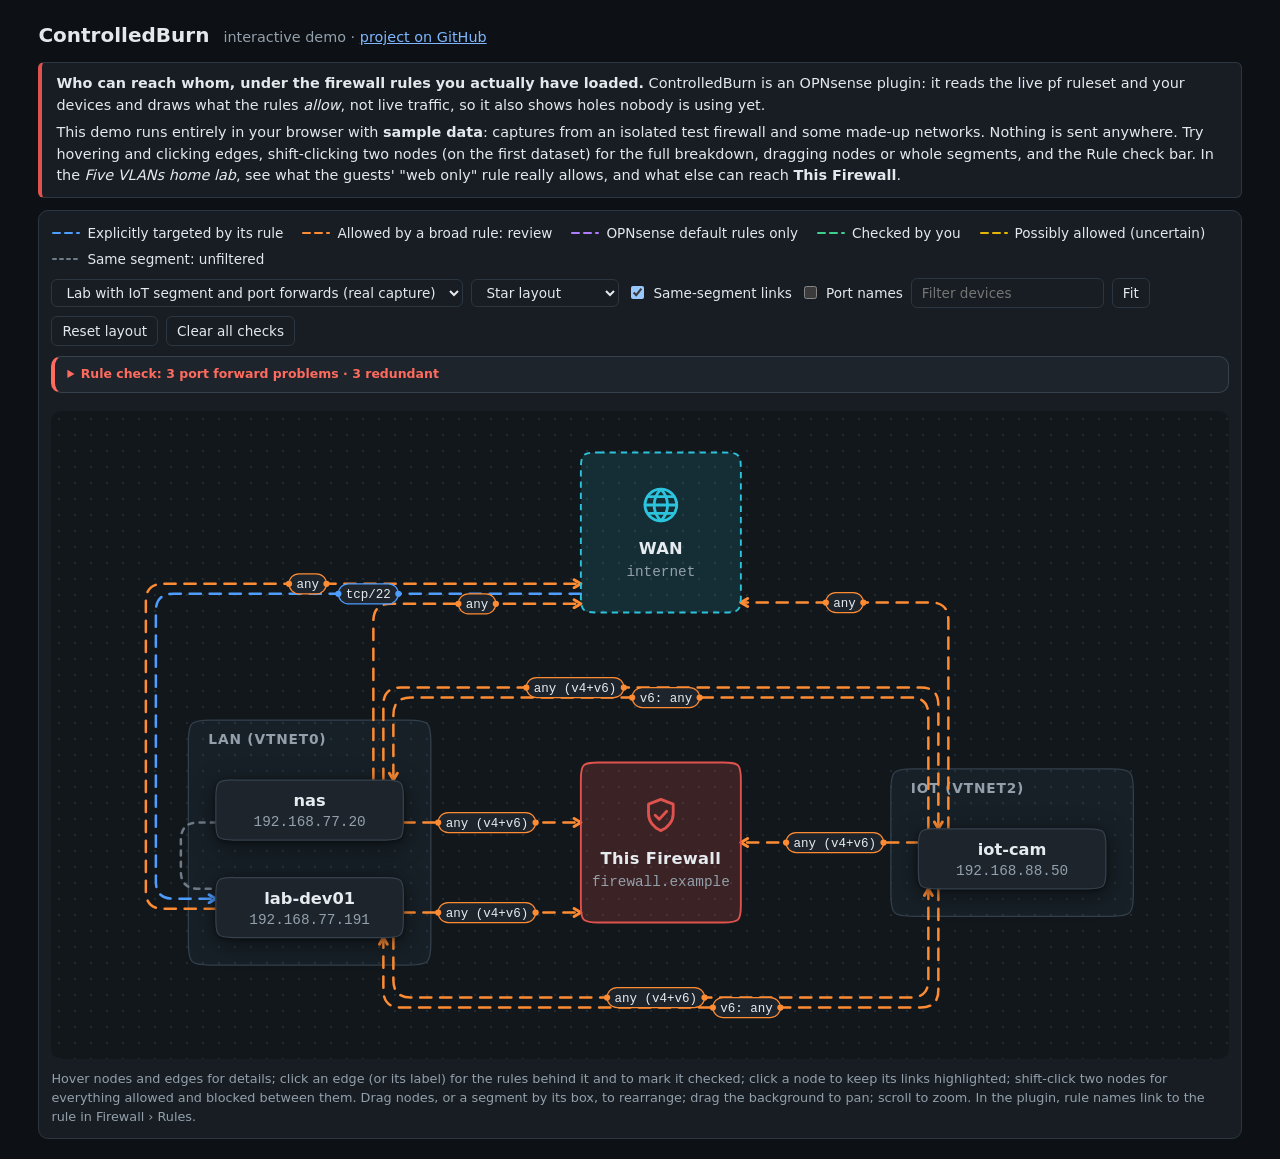
==== docs/demo/index.html @ d54d3171 "Fix This Firewall tooltip throwing on hover (v0.8.1) The firewall node's tooltip referred to an unde" ====
<!doctype html>
<!--
  ControlledBurn interactive demo. Template for scripts/build_demo.py, which
  fills in the plugin's own topology.css / topology.js and the sample data
  and writes docs/demo/index.html. Edit this file, not index.html.
-->
<html lang="en"><head><meta charset="utf-8"><meta name="viewport" content="width=device-width, initial-scale=1">
<title>ControlledBurn demo</title>
<meta name="description" content="Interactive demo of ControlledBurn, an OPNsense plugin that maps who can reach whom under your firewall rules. Sample data, runs entirely in your browser.">
<style>
:root { --bg: #0d1115; --surface: #171d23; --fg: #e3e8ec; --muted: #93a0ab; --line: #2c3640; --accent: #e0524d; color-scheme: dark; }
body { margin: 0; background: var(--bg); color: var(--fg); font: 14px/1.5 system-ui, -apple-system, "Segoe UI", Roboto, sans-serif; padding: 20px max(16px, 3vw); }
.wrap { max-width: 1280px; margin: 0 auto; display: grid; gap: 12px; }
header { display: flex; flex-wrap: wrap; align-items: baseline; gap: 4px 14px; }
h1 { font-size: 1.25rem; margin: 0; }
.crumb { color: var(--muted); font-size: .9rem; }
a { color: #7fb6ff; }
.note { background: var(--surface); border: 1px solid var(--line); border-left: 4px solid var(--accent); padding: 10px 14px; font-size: .9rem; border-radius: 6px; }
.note p { margin: 0 0 .4em; }
.note p:last-child { margin: 0; }
.box { background: var(--surface); border: 1px solid var(--line); border-radius: 10px; padding: 12px; display: grid; gap: 10px; }
.bar { display: flex; flex-wrap: wrap; gap: 8px 18px; align-items: center; justify-content: space-between; font-size: .85rem; }
.legend { display: flex; flex-wrap: wrap; gap: 6px 18px; }
.legend span { display: inline-flex; align-items: center; gap: 6px; white-space: nowrap; }
.controls { display: flex; flex-wrap: wrap; gap: 8px; align-items: center; }
select, button, input[type=search] { font: inherit; font-size: .85rem; padding: 4px 10px; border: 1px solid var(--line); border-radius: 6px; background: var(--surface); color: var(--fg); }
select, button { cursor: pointer; }
select { max-width: 100%; }
label { display: inline-flex; gap: 6px; align-items: center; cursor: pointer; }
#cb-graph { height: min(72vh, 720px); border-radius: 10px; }
#cb-pick-hint { position: absolute; left: 12px; bottom: 12px; padding: 6px 10px; border-radius: 6px; background: #1d242c; color: #e6ebef; border: 1px solid var(--line); font-size: .85rem; }
.foot { color: var(--muted); font-size: .8rem; margin: 0; }
/*
 * ControlledBurn overview graph. Colours are custom properties so a host
 * page or theme can override them on .cb-topology. Light values are the
 * base; data-theme="dark" on the container (render()'s default for now)
 * swaps in the dark set.
 */
.cb-topology {
    --cb-canvas: #f6f7f9;
    --cb-grid: #e3e6ea;
    --cb-node: #ffffff;
    --cb-node-border: #d5dae0;
    --cb-text: #1f2a33;
    --cb-muted: #6b7782;
    --cb-segment: rgba(60, 110, 160, 0.05);
    --cb-segment-border: #c9d3dd;
    --cb-allowed: #e8710a;
    --cb-uncertain: #b89100;
    --cb-unfiltered: #9aa4ae;
    --cb-firewall: #d64541;
    --cb-firewall-fill: rgba(214, 69, 65, 0.13);
    /* WAN: a hue no edge colour uses */
    --cb-wan: #0f9fb8;
    --cb-wan-fill: rgba(15, 159, 184, 0.11);
    --cb-intended: #2f74c0;
    --cb-default: #7b4fd6;
    --cb-checked: #1f9d63;
    --cb-label-bg: #ffffff;
    --cb-font: system-ui, -apple-system, "Segoe UI", Roboto, sans-serif;
    --cb-mono: ui-monospace, "SFMono-Regular", Menlo, Consolas, monospace;
    --cb-shadow: rgba(20, 30, 40, 0.10);
    --cb-tip-bg: #1f2a33;
    --cb-tip-fg: #f1f4f6;

    position: relative;
    overflow: hidden;
    background-color: var(--cb-canvas);
    background-image: radial-gradient(var(--cb-grid) 1px, transparent 1px);
    background-size: 16px 16px;
    font-family: var(--cb-font);
    user-select: none;
}

.cb-topology[data-theme="dark"] {
    --cb-canvas: #12171c;
    --cb-grid: #222a32;
    --cb-node: #1d242c;
    --cb-node-border: #36414c;
    --cb-text: #e6ebef;
    --cb-muted: #93a0ab;
    --cb-segment: rgba(110, 160, 210, 0.06);
    --cb-segment-border: #33404c;
    --cb-allowed: #ff8c33;
    --cb-uncertain: #e3b505;
    --cb-unfiltered: #6f7c88;
    --cb-firewall: #e0524d;
    --cb-firewall-fill: rgba(224, 82, 77, 0.20);
    --cb-wan: #2cc4dd;
    --cb-wan-fill: rgba(44, 196, 221, 0.13);
    --cb-intended: #4f9dff;
    --cb-default: #b07cff;
    --cb-checked: #3ecf8e;
    --cb-label-bg: #1d242c;
    --cb-shadow: rgba(0, 0, 0, 0.45);
    --cb-tip-bg: #f1f4f6;
    --cb-tip-fg: #1f2a33;
}

.cb-svg { display: block; cursor: grab; touch-action: none; }
.cb-svg.cb-panning { cursor: grabbing; }

/* segments */
.cb-segment { fill: var(--cb-segment); stroke: var(--cb-segment-border); stroke-width: 1; }
.cb-segment, .cb-segment-label { cursor: grab; }
.cb-panning .cb-segment, .cb-panning .cb-segment-label { cursor: grabbing; }
.cb-segment-label { fill: var(--cb-muted); font-size: 11px; font-weight: 600; letter-spacing: 0.06em; text-transform: uppercase; }

/* nodes */
.cb-node { cursor: move; }
.cb-node-body {
    fill: var(--cb-node);
    stroke: var(--cb-node-border);
    stroke-width: 1;
    filter: drop-shadow(0 1px 2px var(--cb-shadow)) drop-shadow(0 4px 10px var(--cb-shadow));
    transition: stroke 120ms;
}
.cb-node:hover .cb-node-body { stroke: var(--cb-text); }
.cb-node.cb-pinned .cb-node-body { stroke: var(--cb-text); stroke-width: 2; }
.cb-node-firewall.cb-pinned .cb-node-body { stroke: var(--cb-text); }
.cb-node-name { fill: var(--cb-text); font-size: 13px; font-weight: 600; text-anchor: middle; }
.cb-node-ip { fill: var(--cb-muted); font-family: var(--cb-mono); font-size: 11.5px; text-anchor: middle; }
/* firewall and WAN: tinted glass squares, coloured outline and icon
   (no drop shadow: it would show through the translucent fill) */
.cb-node-firewall .cb-node-body { fill: var(--cb-firewall-fill); stroke: var(--cb-firewall); stroke-width: 1.5; filter: none; }
.cb-node-wan .cb-node-body { fill: var(--cb-wan-fill); stroke: var(--cb-wan); stroke-width: 1.5; stroke-dasharray: 5 4; filter: none; }
.cb-node-firewall .cb-node-name, .cb-node-wan .cb-node-name { letter-spacing: 0.02em; }
.cb-node-icon path { fill: none; stroke: var(--cb-muted); stroke-width: 1.7; stroke-linecap: round; stroke-linejoin: round; }
.cb-node-firewall .cb-node-icon path { stroke: var(--cb-firewall); }
.cb-node-wan .cb-node-icon path { stroke: var(--cb-wan); }
.cb-node-off .cb-node-body { fill: var(--cb-canvas); stroke-dasharray: 3 3; filter: none; }
.cb-node-off .cb-node-name { fill: var(--cb-muted); }

/* edges: dashed lines whose dashes travel source -> destination */
.cb-edge-hit { fill: none; stroke: transparent; stroke-width: 14; cursor: help; }
.cb-edge-line {
    fill: none;
    stroke-width: 2;
    stroke-linecap: round;
    stroke-dasharray: 9 7;
    transition: opacity 120ms;
}
/* motion by kind, colour by audit state (cb-c-*) */
.cb-edge-filtered .cb-edge-line { animation: cb-flow 1.6s linear infinite; }
.cb-edge-uncertain .cb-edge-line { animation: cb-flow 4s linear infinite; }
.cb-edge-unfiltered .cb-edge-line { stroke-dasharray: 4 5; }
.cb-c-filtered { --cb-edge: var(--cb-allowed); }
.cb-c-uncertain { --cb-edge: var(--cb-uncertain); }
.cb-c-unfiltered { --cb-edge: var(--cb-unfiltered); }
.cb-c-intended { --cb-edge: var(--cb-intended); }
.cb-c-default { --cb-edge: var(--cb-default); }
.cb-c-checked { --cb-edge: var(--cb-checked); }
/* changed since checked: green line, amber "changed" label */
.cb-c-stale { --cb-edge: var(--cb-checked); }
.cb-label.cb-c-stale .cb-label-bg { stroke: var(--cb-uncertain); stroke-width: 1.5; stroke-dasharray: 3 2; }
.cb-label.cb-c-stale .cb-label-text { fill: var(--cb-uncertain); }
.cb-edge .cb-edge-line { stroke: var(--cb-edge); }
/* one full dash period (9 + 7) per loop, so the motion is seamless */
@keyframes cb-flow { to { stroke-dashoffset: -16; } }

.cb-arrow { fill: none; stroke-width: 2.6; stroke-linecap: round; stroke-linejoin: round; }
.cb-arrow-filtered { stroke: var(--cb-allowed); }
.cb-arrow-uncertain { stroke: var(--cb-uncertain); }
.cb-arrow-intended { stroke: var(--cb-intended); }
.cb-arrow-default { stroke: var(--cb-default); }
.cb-arrow-checked { stroke: var(--cb-checked); }
.cb-arrow-stale { stroke: var(--cb-checked); }

/* edge labels */
.cb-label-bg { fill: var(--cb-label-bg); stroke: var(--cb-edge); stroke-width: 1; }
.cb-label-text { fill: var(--cb-text); font-family: var(--cb-mono); font-size: 10px; text-anchor: middle; }
/* where the label's own line meets its outline */
.cb-label-dot { fill: var(--cb-edge); }

/* hovering a node highlights its edges and fades the rest */
.cb-focus .cb-edge .cb-edge-line, .cb-focus .cb-label { opacity: 0.15; }
.cb-focus .cb-edge.cb-on .cb-edge-line, .cb-focus .cb-label.cb-on { opacity: 1; }
/* a highlighted set (e.g. a dead rule's flows) also fades unrelated nodes */
.cb-node { transition: opacity 120ms; }
.cb-focus-set .cb-node { opacity: 0.3; }
.cb-focus-set .cb-node.cb-on { opacity: 1; }
.cb-edge:hover .cb-edge-line { stroke-width: 3; }

/* tooltip */
.cb-tip {
    position: absolute;
    max-width: 340px;
    padding: 8px 10px;
    background: var(--cb-tip-bg);
    color: var(--cb-tip-fg);
    border-radius: 8px;
    font-size: 12px;
    line-height: 1.45;
    pointer-events: none;
    box-shadow: 0 6px 18px rgba(0, 0, 0, 0.2);
    z-index: 5;
}
.cb-tip[hidden] { display: none; }
.cb-tip-head { font-weight: 600; margin-bottom: 2px; }

/* edge detail card (click an edge) */
.cb-label, .cb-edge-hit { cursor: pointer; }
.cb-card {
    position: absolute;
    width: 360px;
    max-width: calc(100% - 16px);
    max-height: calc(100% - 16px);
    overflow-y: auto;
    padding: 12px 14px;
    background: var(--cb-node);
    color: var(--cb-text);
    border: 1px solid var(--cb-node-border);
    border-radius: 12px;
    box-shadow: 0 10px 30px var(--cb-shadow);
    font-size: 12.5px;
    line-height: 1.4;
    z-index: 6;
    user-select: text;
}
.cb-card-head { display: flex; align-items: flex-start; gap: 8px; margin-bottom: 6px; }
.cb-card-title { flex: 1; min-width: 0; font-weight: 600; font-size: 13.5px; overflow-wrap: anywhere; }
.cb-card-close { border: 0; background: transparent; color: var(--cb-muted); font-size: 18px; line-height: 1; cursor: pointer; padding: 0 2px; }
.cb-card-close:hover, .cb-card-close:focus-visible { color: var(--cb-text); }
.cb-card-section { margin: 10px 0 4px; color: var(--cb-muted); font-size: 10.5px; font-weight: 600; letter-spacing: 0.07em; text-transform: uppercase; }
.cb-card-item { display: grid; grid-template-columns: auto 1fr; gap: 4px 10px; align-items: start; padding: 6px 0; border-top: 1px solid var(--cb-node-border); }
.cb-card-item:first-of-type { border-top: 0; }
.cb-card-port { font-family: var(--cb-mono); font-size: 11.5px; color: var(--cb-allowed); max-width: 130px; overflow-wrap: anywhere; padding-top: 1px; }
.cb-card-rules { display: grid; gap: 6px; min-width: 0; }
.cb-card-rule { display: grid; gap: 2px; min-width: 0; }
/* long rule names: two lines, then an ellipsis; full name on hover */
.cb-card-rule-name { display: -webkit-box; -webkit-line-clamp: 2; -webkit-box-orient: vertical; overflow: hidden; overflow-wrap: anywhere; }
.cb-card-link { color: var(--cb-allowed); font-size: 11.5px; text-decoration: none; font-weight: 600; justify-self: start; }
.cb-card-link:hover, .cb-card-link:focus-visible { text-decoration: underline; }
.cb-card-nolink { color: var(--cb-muted); font-size: 11px; }
.cb-card-note { color: var(--cb-muted); margin-top: 6px; }
.cb-card-stale { color: var(--cb-uncertain); }
.cb-card-portbox { display: grid; gap: 3px; justify-items: start; }
.cb-card-badge { font-size: 10px; font-weight: 600; letter-spacing: 0.04em; padding: 0 6px; border-radius: 8px; border: 1px solid currentColor; }
.cb-badge-intended { color: var(--cb-intended); }
.cb-badge-broad { color: var(--cb-allowed); }
.cb-badge-default { color: var(--cb-default); }
.cb-card-check {
    margin-top: 12px; width: 100%; padding: 7px 10px; border-radius: 8px; cursor: pointer;
    font: inherit; font-weight: 600; border: 1px solid var(--cb-checked);
    background: transparent; color: var(--cb-checked);
}
.cb-card-check:hover, .cb-card-check:focus-visible { background: color-mix(in srgb, var(--cb-checked) 12%, transparent); }
.cb-card-check.cb-is-checked { background: var(--cb-checked); color: var(--cb-node); }
.cb-card-check.cb-card-secondary { border-color: var(--cb-node-border); color: var(--cb-muted); margin-top: 6px; }
.cb-card-snapshot { white-space: pre-wrap; font-family: var(--cb-mono); font-size: 11px; color: var(--cb-muted); padding: 6px 8px; border: 1px dashed var(--cb-node-border); border-radius: 8px; overflow-wrap: anywhere; }

/* dead-rule findings panel (above the graph) */
.cb-findings {
    --cb-f-bg: #ffffff; --cb-f-border: #d5dae0; --cb-f-text: #1f2a33; --cb-f-muted: #6b7782;
    --cb-f-alert: #c0392b; --cb-f-info: #7a8794;
    margin-bottom: 0.6em; padding: 8px 12px; border-radius: 10px;
    background: var(--cb-f-bg); color: var(--cb-f-text); border: 1px solid var(--cb-f-border);
    font-family: system-ui, -apple-system, "Segoe UI", Roboto, sans-serif; font-size: 12.5px;
}
.cb-findings[data-theme="dark"] {
    --cb-f-bg: #1d242c; --cb-f-border: #36414c; --cb-f-text: #e6ebef; --cb-f-muted: #93a0ab;
    --cb-f-alert: #ff6b5e; --cb-f-info: #93a0ab;
}
.cb-findings-alert { border-left: 4px solid var(--cb-f-alert); }
.cb-findings-summary { cursor: pointer; font-weight: 600; }
.cb-findings-alert > .cb-findings-summary { color: var(--cb-f-alert); }
.cb-findings-list { display: grid; gap: 8px; margin-top: 8px; }
.cb-finding { display: grid; gap: 2px; padding: 8px 10px; border-radius: 8px; border: 1px solid var(--cb-f-border); }
.cb-finding-head { font-size: 10.5px; font-weight: 700; letter-spacing: 0.06em; text-transform: uppercase; }
.cb-finding-contradicted .cb-finding-head { color: var(--cb-f-alert); }
.cb-finding-redundant .cb-finding-head { color: var(--cb-f-info); }
.cb-finding-stale .cb-finding-head { color: #e3b505; }
.cb-finding-name { font-weight: 600; display: -webkit-box; -webkit-line-clamp: 2; -webkit-box-orient: vertical; overflow: hidden; overflow-wrap: anywhere; }
.cb-finding-why { color: var(--cb-f-muted); overflow-wrap: anywhere; }
.cb-finding-links { display: flex; flex-wrap: wrap; gap: 4px 14px; }
.cb-findings .cb-card-link { color: var(--cb-f-alert); }
.cb-finding-active { cursor: pointer; transition: border-color 120ms, background-color 120ms; }
.cb-finding-active:hover { border-color: var(--cb-f-text); }
.cb-finding-pinned { border-color: var(--cb-f-alert); background: color-mix(in srgb, var(--cb-f-alert) 8%, transparent); }
.cb-finding-nomatch { color: var(--cb-f-muted); font-style: italic; }
.cb-findings-auto { color: var(--cb-f-muted); }
.cb-findings-auto > summary { cursor: pointer; }
.cb-findings-auto .cb-finding { margin-top: 6px; }

/* pair drill-down panel: slides over the right of the graph */
.cb-breakdown {
    --cb-b-bg: #ffffff; --cb-b-border: #d5dae0; --cb-b-text: #1f2a33; --cb-b-muted: #6b7782;
    --cb-b-pass: #1f9d63; --cb-b-block: #c0392b;
    position: absolute; top: 0; right: 0; bottom: 0; width: 460px; max-width: 100%;
    overflow-y: auto; padding: 12px 14px; z-index: 7;
    background: var(--cb-b-bg); color: var(--cb-b-text); border-left: 1px solid var(--cb-b-border);
    box-shadow: -10px 0 30px rgba(0, 0, 0, 0.25);
    font-family: system-ui, -apple-system, "Segoe UI", Roboto, sans-serif; font-size: 12.5px; line-height: 1.4;
}
.cb-breakdown[data-theme="dark"] {
    --cb-b-bg: #1d242c; --cb-b-border: #36414c; --cb-b-text: #e6ebef; --cb-b-muted: #93a0ab;
    --cb-b-pass: #3ecf8e; --cb-b-block: #ff6b5e;
}
.cb-breakdown[hidden] { display: none; }
.cb-breakdown .cb-card-close { color: var(--cb-b-muted); }
.cb-breakdown .cb-card-section { color: var(--cb-b-muted); }
.cb-breakdown .cb-card-note { color: var(--cb-b-muted); margin: 6px 0; }
.cb-bd-head { display: flex; align-items: center; gap: 8px; }
.cb-bd-title { flex: 1; font-weight: 700; font-size: 14px; }
.cb-bd-picks { display: grid; grid-template-columns: 1fr auto 1fr; gap: 6px; margin: 10px 0; align-items: center; }
/* OPNsense's theme gives every <select> a caret background image
   (!important, with background-repeat: no-repeat). Our own earlier
   `background:` shorthand reset background-repeat to repeat but couldn't
   remove the !important image, so the caret tiled into rows of arrows (our
   bug, not the theme's). Opt out of the theme's image explicitly
   (class + !important) and use the native arrow. */
.cb-breakdown .cb-bd-select {
    width: 100%; min-width: 0; max-width: none; height: auto; font: inherit; padding: 4px 6px; border-radius: 6px;
    border: 1px solid var(--cb-b-border) !important;
    background: var(--cb-b-bg) !important;
    background-image: none !important;
    color: var(--cb-b-text) !important;
    -webkit-appearance: menulist !important; -moz-appearance: menulist !important; appearance: auto !important;
}
.cb-bd-swap { font: inherit; border: 1px solid var(--cb-b-border); background: transparent; color: var(--cb-b-text);
    border-radius: 6px; cursor: pointer; padding: 3px 8px; }
.cb-bd-pair { font-weight: 600; margin-bottom: 4px; overflow-wrap: anywhere; }
.cb-bd-forward { font-family: ui-monospace, Menlo, Consolas, monospace; font-size: 11.5px; margin: 2px 0; }
.cb-bd-table { display: grid; gap: 2px; }
.cb-bd-row { display: grid; grid-template-columns: 7.5em 4.8em 1fr; gap: 2px 8px; padding: 5px 6px;
    border-radius: 6px; border-left: 3px solid transparent; }
.cb-bd-pass { border-left-color: var(--cb-b-pass); }
.cb-bd-block { border-left-color: var(--cb-b-block); }
.cb-bd-ports { font-family: ui-monospace, Menlo, Consolas, monospace; font-size: 11.5px; overflow-wrap: anywhere; }
.cb-bd-pass .cb-bd-verdict { color: var(--cb-b-pass); font-weight: 600; }
.cb-bd-block .cb-bd-verdict { color: var(--cb-b-block); font-weight: 600; }
.cb-bd-rule { min-width: 0; display: flex; flex-wrap: wrap; gap: 2px 6px; align-items: baseline; }
.cb-bd-rule-name { display: -webkit-box; -webkit-line-clamp: 2; -webkit-box-orient: vertical; overflow: hidden; overflow-wrap: anywhere; color: inherit; }
a.cb-bd-rule-name { text-decoration: underline dotted; }
.cb-bd-muted { color: var(--cb-b-muted); }
.cb-bd-where { grid-column: 3; color: var(--cb-b-muted); font-size: 11px; }
.cb-bd-note { grid-column: 1 / -1; color: var(--cb-b-muted); font-size: 11px; }

@media (prefers-reduced-motion: reduce) {
    .cb-edge-line { animation: none !important; }
}

</style></head><body>
<div class="wrap">
  <header>
    <h1>ControlledBurn</h1>
    <span class="crumb">interactive demo &middot; <a href="https://github.com/haminatin/ControlledBurn">project on GitHub</a></span>
  </header>
  <div class="note">
    <p><b>Who can reach whom, under the firewall rules you actually have loaded.</b>
    ControlledBurn is an OPNsense plugin: it reads the live pf ruleset and your devices and draws what the rules
    <i>allow</i>, not live traffic, so it also shows holes nobody is using yet.</p>
    <p>This demo runs entirely in your browser with <b>sample data</b>: captures from an isolated test firewall and some
    made-up networks. Nothing is sent anywhere. Try hovering and clicking edges, shift-clicking two nodes
    (on the first dataset) for the full breakdown, dragging nodes or whole segments, and the Rule check bar.
    In the <i>Five VLANs home lab</i>, see what the guests' "web only" rule really allows, and what else can reach
    <b>This Firewall</b>.</p>
  </div>
  <div class="box">
    <div class="bar">
      <div class="legend">
        <span><svg width="30" height="6"><line x1="2" y1="3" x2="28" y2="3" stroke="#4f9dff" stroke-width="2" stroke-linecap="round" stroke-dasharray="7 5"/></svg>Explicitly targeted by its rule</span>
        <span><svg width="30" height="6"><line x1="2" y1="3" x2="28" y2="3" stroke="#ff8c33" stroke-width="2" stroke-linecap="round" stroke-dasharray="7 5"/></svg>Allowed by a broad rule: review</span>
        <span><svg width="30" height="6"><line x1="2" y1="3" x2="28" y2="3" stroke="#b07cff" stroke-width="2" stroke-linecap="round" stroke-dasharray="7 5"/></svg>OPNsense default rules only</span>
        <span><svg width="30" height="6"><line x1="2" y1="3" x2="28" y2="3" stroke="#3ecf8e" stroke-width="2" stroke-linecap="round" stroke-dasharray="7 5"/></svg>Checked by you</span>
        <span><svg width="30" height="6"><line x1="2" y1="3" x2="28" y2="3" stroke="#e3b505" stroke-width="2" stroke-linecap="round" stroke-dasharray="7 5"/></svg>Possibly allowed (uncertain)</span>
        <span><svg width="30" height="6"><line x1="2" y1="3" x2="28" y2="3" stroke="#6f7c88" stroke-width="2" stroke-linecap="round" stroke-dasharray="3 4"/></svg>Same segment: unfiltered</span>
      </div>
      <div class="controls">
        <select id="cb-dataset" aria-label="Sample network">
          <option value="port-forwards">Lab with IoT segment and port forwards (real capture)</option>
          <option value="testlab">Single LAN with test rules (real capture)</option>
          <option value="iot-mistake">IoT allow-all mistake: 1. the mistake</option>
          <option value="iot-naive">IoT allow-all mistake: 2. naive fix</option>
          <option value="iot-fixed">IoT allow-all mistake: 3. proper fix</option>
          <option value="ipv6-bypass">IPv6 bypassing the IPv4 policy</option>
          <option value="three-segments">LAN / IoT / Servers (made up)</option>
          <option value="five-vlans">Five VLANs home lab (made up)</option>
        </select>
        <select id="cb-layout" aria-label="Layout"><option value="star">Star layout</option><option value="columns">Columns layout</option></select>
        <label for="cb-show-unfiltered"><input type="checkbox" id="cb-show-unfiltered" checked> Same-segment links</label>
        <label for="cb-port-names"><input type="checkbox" id="cb-port-names"> Port names</label>
        <input id="cb-filter-query" type="search" placeholder="Filter devices" aria-label="Filter devices">
        <button id="cb-fit" type="button">Fit</button>
        <button id="cb-reset-layout" type="button">Reset layout</button>
        <button id="cb-clear-checks" type="button">Clear all checks</button>
      </div>
    </div>
    <div id="cb-findings"></div>
    <div style="position:relative">
      <div id="cb-graph"></div>
      <div id="cb-breakdown" class="cb-breakdown" data-theme="dark" hidden></div>
      <div id="cb-pick-hint" hidden></div>
    </div>
    <p class="foot">Hover nodes and edges for details; click an edge (or its label) for the rules behind it and to mark it checked;
      click a node to keep its links highlighted; shift-click two nodes for everything allowed and blocked between them.
      Drag nodes, or a segment by its box, to rearrange; drag the background to pan; scroll to zoom.
      In the plugin, rule names link to the rule in Firewall &rsaquo; Rules.</p>
  </div>
</div>
<script>
/*
 * ControlledBurn overview graph (layer 1, docs/PLAN.md section 3.3).
 *
 * Self-contained SVG renderer: squircle nodes with the name and IP inside,
 * one column per network segment, and orthogonal edges (horizontal and
 * vertical runs only) with soft rounded bends, routed around nodes with as
 * few turns as possible. Edges are dotted lines whose dots travel from
 * source to destination - the direction the rule allows traffic to start.
 *
 * Deliberately independent of OPNsense: the volt view fetches
 * /api/controlledburn/topology/graph and hands the result to
 * ControlledBurn.render(). Layout, routing and path geometry are pure
 * functions exported for tests (tests/test_topology_js.js).
 *
 * Security note: hostnames come from DHCP clients, i.e. from untrusted
 * devices. Every piece of text reaches the DOM through textContent, never
 * as HTML.
 */
(function (root) {
    'use strict';

    var SVG_NS = 'http://www.w3.org/2000/svg';

    var NODE_H = 48;
    var NODE_MIN_W = 150;
    var NODE_MAX_W = 230;
    var ROW_GAP = 30;
    var COL_GAP = 130;
    var MAX_ROWS = 8;
    var HUB_SIZE = 128;        // the firewall and WAN nodes are squares
    var STAR_GAP = 120;        // star layout: firewall to the boxes around it

    // 24x24 line icons, drawn with the node's text colour
    var ICONS = {
        firewall: ['M12 2.6l7.4 2.9v5.7c0 4.5-3.1 8.5-7.4 10.2-4.3-1.7-7.4-5.7-7.4-10.2V5.5z',
            'M8.6 12.1l2.4 2.4 4.5-4.7'],
        wan: ['M12 2.5a9.5 9.5 0 1 0 0 19a9.5 9.5 0 1 0 0-19z',
            'M12 2.5c-2.6 2.6-4 6-4 9.5s1.4 6.9 4 9.5c2.6-2.6 4-6 4-9.5s-1.4-6.9-4-9.5z',
            'M2.5 12h19', 'M4.2 7h15.6', 'M4.2 17h15.6']
    };
    var SUBCOL_GAP = 64;     // between a segment's sub-columns: a corridor,
                             // or devices in a middle one are boxed in
    var CONTAINER_PAD = 22;
    var CONTAINER_HEAD = 26;

    var GRID = 8;            // routing grid cell size (px)
    var CLEARANCE = 12;      // keep edges this far from nodes
    // routing costs, in half-cells: a cell costs STEP_COST, or SHARE_COST
    // along a line another edge already runs on, so edges gather into
    // shared corridors and are then spread into lanes (assignLanes)
    var STEP_COST = 2;
    var SHARE_COST = 1;
    var BEND_COST = 28;      // high, so routes prefer few turns
    var CROSS_COST = 24;     // per edge passed straight through
    var NEAR_COST = 2;       // running alongside another corridor, not in it
    var NEAR_CELLS = 2;      // ...within this many cells
    var CENTRE_CELLS = 8;    // cells nearer a node than this cost extra,
    var CENTRE_COST = 0.5;   // ...this much per cell short: routes keep to
                             // the middle of gaps, so they share its line
    var CORRIDOR_LINES = 6;  // runs this many grid lines apart share lanes
    var LANE_GAP = 8;        // px between lanes in a corridor (less if tight);
                             // about an arrowhead wide (markerWidth 9)
    var MIN_LANE_GAP = 3;    // ...but never less: lanes must not merge
    var LABEL_H = 16;
    var LABEL_GAP = 4;       // minimum clear space around a label
    var LABEL_STEP = 8;      // label candidates every this many px along a run
    var BEND_RADIUS = 14;
    var MAX_EDGE_LABEL_ITEMS = 3;
    var TIP_RULE_CHARS = 44;  // rule names in hover tooltips; the card shows more

    // ------------------------------------------------------------------
    // API responses
    // ------------------------------------------------------------------

    /**
     * Undo the HTML escaping OPNsense applies to API responses.
     *
     * Core's Response::send() runs every JSON body sent to a browser through
     * htmlspecialchars(..., ENT_NOQUOTES), so '&', '<' and '>' inside any
     * string - and any object key - arrive as &amp; &lt; &gt;. Core's own
     * pages insert those strings as HTML, so it works there; this page uses
     * textContent and compares ids, so it must decode first (e.g. stored
     * edge ids contain '>'). Only those three entities are produced
     * (ENT_NOQUOTES); &amp; is decoded last so "&amp;lt;" stays "&lt;".
     */
    function decodeApi(value) {
        if (typeof value === 'string') {
            return value.indexOf('&') < 0 ? value
                : value.replace(/&lt;/g, '<').replace(/&gt;/g, '>').replace(/&amp;/g, '&');
        }
        if (Array.isArray(value)) {
            return value.map(decodeApi);
        }
        if (value !== null && typeof value === 'object') {
            var out = {};
            Object.keys(value).forEach(function (k) {
                out[decodeApi(k)] = decodeApi(value[k]);
            });
            return out;
        }
        return value;
    }

    // ------------------------------------------------------------------
    // Labels
    // ------------------------------------------------------------------

    /**
     * Well-known service names for display (the browser has no services
     * database). Names follow the IANA / FreeBSD /etc/services spelling, as
     * pf prints them; a few very common unofficial ones are included.
     */
    var PORT_NAMES = {
        20: 'ftp-data', 21: 'ftp', 22: 'ssh', 23: 'telnet', 25: 'smtp', 53: 'domain', 67: 'bootps',
        68: 'bootpc', 69: 'tftp', 80: 'http', 88: 'kerberos', 110: 'pop3', 123: 'ntp', 137: 'netbios-ns',
        138: 'netbios-dgm', 139: 'netbios-ssn', 143: 'imap', 161: 'snmp', 162: 'snmptrap', 179: 'bgp',
        389: 'ldap', 443: 'https', 445: 'microsoft-ds', 465: 'submissions', 500: 'isakmp', 514: 'syslog',
        515: 'printer', 546: 'dhcpv6-client', 547: 'dhcpv6-server', 587: 'submission', 631: 'ipp',
        636: 'ldaps', 853: 'domain-s', 873: 'rsync', 993: 'imaps', 995: 'pop3s', 1194: 'openvpn',
        1433: 'ms-sql-s', 1883: 'mqtt', 1900: 'ssdp', 3306: 'mysql', 3389: 'ms-wbt-server', 4500: 'ipsec-nat-t',
        5060: 'sip', 5353: 'mdns', 5432: 'postgresql', 5900: 'vnc', 6379: 'redis', 8080: 'http-alt',
        8443: 'https-alt', 51820: 'wireguard'
    };

    // display preference: port numbers (default) or service names
    var usePortNames = false;
    function setPortNames(on) {
        usePortNames = !!on;
    }

    function portText(port, names) {
        return names && PORT_NAMES[port] ? PORT_NAMES[port] : String(port);
    }

    /**
     * "tcp/445", "tcp/1000-2000", "tcp/any", "icmp", "other protocols".
     * Port 0 isn't usable, so 1-65535 counts as "any". Single ports show
     * their service name ("tcp/ssh") when port names are switched on;
     * pass names=false to force numbers (fingerprints, snapshots).
     */
    function formatAllowed(a, names) {
        names = names === undefined ? usePortNames : names;
        if (a.from === null || a.from === undefined) {
            return a.proto === 'other' ? 'other protocols' : a.proto;
        }
        if (a.from <= 1 && a.to === 65535) {
            return a.proto + '/any';
        }
        return a.proto + '/' + (a.from === a.to ? portText(a.from, names) : a.from + '-' + a.to);
    }

    /**
     * Merge allowed ranges that touch, per protocol, ignoring which rule
     * allows them - so tcp 1-21 + 22 + 23-65535 (three rules) reads as one
     * "tcp/any". Order: protocols as first seen, ranges ascending.
     */
    function mergeRanges(allowed) {
        var byProto = {};
        var order = [];
        // grouped per family and protocol: IPv4 and IPv6 never merge, so an
        // IPv6 path that the IPv4 rules don't allow can't hide
        allowed.forEach(function (a) {
            var k = (a.family === 'inet6' ? '6:' : '4:') + a.proto;
            if (!byProto[k]) {
                byProto[k] = [];
                order.push(k);
            }
            byProto[k].push(a);
        });
        var out = [];
        order.forEach(function (k) {
            var list = byProto[k].slice().sort(function (x, y) { return (x.from || 0) - (y.from || 0); });
            var start = out.length;
            list.forEach(function (a) {
                var last = out.length > start ? out[out.length - 1] : null;
                var entry = { proto: a.proto, from: a.from, to: a.to };
                if (a.family === 'inet6') {
                    entry.family = 'inet6';
                }
                if (last && a.from !== null && last.to !== null && a.from <= last.to + 1) {
                    last.to = Math.max(last.to, a.to);
                } else if (!(last && a.from === null)) {
                    out.push(entry);
                }
            });
        });
        return out;
    }

    /** "tcp 1-21, 23-79, 81-442" for one protocol's ranges */
    function formatPorts(ranges, names) {
        var byProto = {};
        var order = [];
        mergeRanges(ranges).forEach(function (a) {
            var label = formatAllowed(a, names);
            var slash = label.indexOf('/');
            var proto = (a.family === 'inet6' ? 'v6 ' : '') + (slash < 0 ? label : label.slice(0, slash));
            if (!byProto[proto]) {
                byProto[proto] = [];
                order.push(proto);
            }
            if (slash >= 0) {
                byProto[proto].push(label.slice(slash + 1));
            }
        });
        return order.map(function (proto) {
            return byProto[proto].length ? proto + ' ' + byProto[proto].join(', ') : proto;
        }).join('; ');
    }

    /** "a, b, c +2" for a list of allowed entries (one family) */
    function shortList(entries) {
        var items = mergeRanges(entries).map(function (a) { return formatAllowed(a); });
        var label = items.slice(0, MAX_EDGE_LABEL_ITEMS).join(', ');
        if (items.length > MAX_EDGE_LABEL_ITEMS) {
            label += ' +' + (items.length - MAX_EDGE_LABEL_ITEMS);
        }
        return label;
    }

    /** split allowed entries by family */
    function byFamily(allowed) {
        return {
            v4: allowed.filter(function (a) { return a.family !== 'inet6'; }),
            v6: allowed.filter(function (a) { return a.family === 'inet6'; })
        };
    }

    /**
     * True when IPv6 allows something IPv4 doesn't on this edge - the
     * classic "IPv6 bypasses the IPv4 policy" hole.
     */
    function v6Exceeds(allowed) {
        var f = byFamily(allowed);
        if (!f.v6.length) {
            return false;
        }
        if (!f.v4.length) {
            return true;
        }
        // IPv6 exceeds unless every IPv6 range sits inside an IPv4 range
        var v4 = mergeRanges(f.v4);
        return !mergeRanges(f.v6).every(function (a) {
            return v4.some(function (b) {
                return b.proto === a.proto && (a.from === null ? b.from === null
                    : (b.from !== null && b.from <= a.from && a.to <= b.to));
            });
        });
    }

    /**
     * Edge pill text. allowsAll: families ('inet', 'inet6') in which the
     * engine found every protocol allowed on every port (the graph API's
     * allows_all); those read "any" rather than a protocol list.
     */
    function edgeLabel(allowed, uncertain, allowsAll) {
        var f = byFamily(allowed);
        allowsAll = allowsAll || [];
        var v4 = allowsAll.indexOf('inet') >= 0 ? 'any' : shortList(f.v4);
        var v6 = allowsAll.indexOf('inet6') >= 0 ? 'any' : shortList(f.v6);
        var label;
        if (!f.v6.length) {
            label = v4;
        } else if (!f.v4.length) {
            label = 'v6: ' + v6;
        } else if (v4 === 'any' && v6 === 'any') {
            label = 'any (v4+v6)';
        } else if (v4 === v6) {
            label = v4; // same in both families
        } else {
            label = v4 + ' \u00b7 v6: ' + v6;
        }
        if (uncertain) {
            label = label ? label + ' ?' : '?';
        }
        return label;
    }

    function truncate(text, max) {
        return text.length > max ? text.slice(0, max - 1) + '…' : text;
    }

    // ------------------------------------------------------------------
    // Model: graph API response -> nodes/edges with display info
    // ------------------------------------------------------------------

    /**
     * opts.showUnfiltered: include same-segment edges (default true)
     */
    function buildModel(graph, opts) {
        opts = opts || {};
        var showUnfiltered = opts.showUnfiltered !== false;
        var filter = opts.filter || {};
        var reviews = opts.reviews || {};
        var interfaces = graph.interfaces || {};
        var ifOrder = Object.keys(interfaces);

        var nodes = graph.nodes.map(function (n) {
            var parts = n.label.split('\n');
            var node = {
                id: n.id,
                type: n.type,
                name: parts[0],
                ip: parts[1] || '',
                if: n.if || null,
                aliases: n.aliases || [],
                ipv6: n.ipv6 || [],
                ipv6Assumed: !!n.ipv6_assumed,
                evaluable: !!n.evaluable,
                pending: !!n.pending
            };
            if (n.type === 'firewall') {
                // OPNsense's own name for the box's addresses in rules
                // ("This Firewall"); the hostname says which box
                node.name = 'This Firewall';
                node.ip = graph.hostname || '';
            } else if (n.type === 'wan') {
                node.name = 'WAN';
                node.ip = n.evaluable ? 'internet' : 'not evaluated yet';
            }
            node.segment = n.type === 'device' ? (n.if && interfaces[n.if] ? n.if : '__unplaced') : null;
            var chars = Math.max(node.name.length * 7.4, node.ip.length * 7.2);
            node.w = Math.round(Math.min(NODE_MAX_W, Math.max(NODE_MIN_W, chars + 32)));
            node.h = NODE_H;
            node.nameShown = truncate(node.name, Math.floor((NODE_MAX_W - 32) / 7.4));
            if (n.type === 'firewall' || n.type === 'wan') {
                node.w = HUB_SIZE;
                node.h = HUB_SIZE;
                node.nameShown = truncate(node.name, Math.floor((HUB_SIZE - 12) / 7.4));
                node.ip = truncate(node.ip, Math.floor((HUB_SIZE - 12) / 6.6));
            }
            return node;
        }).filter(function (node) {
            return nodeVisible(node, filter);
        });
        var visible = {};
        nodes.forEach(function (n) { visible[n.id] = true; });

        var edges = [];
        var seenUnfiltered = {};
        graph.edges.forEach(function (e) {
            if (!visible[e.from] || !visible[e.to]) {
                return; // an end was filtered out
            }
            if (e.kind === 'unfiltered') {
                if (!showUnfiltered) {
                    return;
                }
                // reported in both directions; same-segment traffic is
                // symmetric, so draw one undirected line per pair
                var key = [e.from, e.to].sort().join('|');
                if (seenUnfiltered[key]) {
                    return;
                }
                seenUnfiltered[key] = true;
                edges.push(withReview({ id: 'u:' + key, from: e.from, to: e.to, kind: 'unfiltered', label: '' }, reviews));
                return;
            }
            var uncertainOnly = !!e.uncertain && !e.allowed.length;
            edges.push(withReview({
                id: 'f:' + e.from + '>' + e.to,
                from: e.from,
                to: e.to,
                kind: uncertainOnly ? 'uncertain' : 'filtered',
                allowed: e.allowed,
                uncertain: !!e.uncertain,
                uncertainRules: e.uncertain_rules || [],
                conditional: !!e.conditional,
                intended: !!e.intended,
                isDefault: !!e['default'],
                regions: e.regions || [],
                forwards: e.forwards || [],
                label: edgeLabel(e.allowed, e.uncertain, e.allows_all)
            }, reviews));
        });

        var segments = ifOrder.filter(function (physical) {
            return nodes.some(function (n) { return n.segment === physical; });
        }).map(function (physical) {
            return { id: physical, label: interfaces[physical].descr + ' (' + physical + ')' };
        });
        if (nodes.some(function (n) { return n.segment === '__unplaced'; })) {
            segments.push({ id: '__unplaced', label: 'Unknown interface' });
        }

        return { nodes: nodes, edges: edges, segments: segments, rules: graph.rules || {} };
    }

    /**
     * Fingerprint of what an edge allows: kind, allowed ranges and the
     * rules behind them, and uncertain rules. Stored with an audit
     * sign-off; if the rules later change what the edge allows, the
     * fingerprint changes and the sign-off lapses. (djb2, hex.)
     */
    function fingerprint(edge) {
        var parts = [
            edge.kind,
            (edge.allowed || []).map(function (a) {
                var entry = [a.proto, a.from, a.to, (a.rules || []).slice().sort()];
                // IPv6 only, so IPv4 fingerprints (saved checks) are unchanged
                if (a.family === 'inet6') {
                    entry.push('inet6');
                }
                return entry;
            }),
            (edge.uncertainRules || []).slice().sort()
        ];
        // WAN exceptions only when present, so edges without any keep the
        // fingerprints their existing checks were saved with
        if (edge.regions && edge.regions.length) {
            parts.push(edge.regions.map(function (r) {
                return [r.cidr, r.allowed.map(function (a) { return [a.proto, a.from, a.to, (a.rules || []).slice().sort()]; })];
            }));
        }
        var basis = JSON.stringify(parts);
        var h = 5381;
        for (var i = 0; i < basis.length; i++) {
            h = ((h << 5) + h + basis.charCodeAt(i)) >>> 0;
        }
        return h.toString(16);
    }

    /**
     * Attach audit state to a model edge:
     *   checked - signed off and still allowing exactly what it did then
     *   stale   - signed off, but what it allows has changed since
     * and the colour it's drawn in: checked (green) beats changed-since-
     * checked (green line, amber "changed" label) beats uncertain (amber)
     * beats OPNsense-default-only (purple) beats intended (blue) beats the
     * plain kind.
     */
    function withReview(edge, reviews) {
        edge.fingerprint = fingerprint(edge);
        var saved = reviews[edge.id];
        edge.checked = saved !== undefined && saved === edge.fingerprint;
        edge.stale = saved !== undefined && saved !== edge.fingerprint;
        edge.colour = edge.checked ? 'checked'
            : edge.stale ? 'stale'
            : edge.kind === 'uncertain' ? 'uncertain'
            : edge.isDefault ? 'default'
            : edge.intended ? 'intended'
            : edge.kind;
        return edge;
    }

    /**
     * Device filter (for busy networks). filter.hiddenSegments: physical
     * interface names whose devices are hidden ('__unplaced' for devices on
     * no known interface); filter.query: case-insensitive text matched
     * against name, IP and aliases. The firewall and WAN are always shown.
     */
    function nodeVisible(node, filter) {
        if (node.type !== 'device') {
            return true;
        }
        if ((filter.hiddenSegments || []).indexOf(node.segment) >= 0) {
            return false;
        }
        var q = (filter.query || '').trim().toLowerCase();
        if (!q) {
            return true;
        }
        return [node.name, node.ip].concat(node.aliases || [], node.ipv6 || []).some(function (v) {
            return String(v).toLowerCase().indexOf(q) >= 0;
        });
    }

    /**
     * Segments that have devices, for building filter controls:
     * [{id, label, count}], in interface order, plus '__unplaced'.
     */
    function segmentsOf(graph) {
        var interfaces = graph.interfaces || {};
        var counts = {};
        (graph.nodes || []).forEach(function (n) {
            if (n.type === 'device') {
                var seg = n.if && interfaces[n.if] ? n.if : '__unplaced';
                counts[seg] = (counts[seg] || 0) + 1;
            }
        });
        var out = Object.keys(interfaces).filter(function (k) { return counts[k]; }).map(function (k) {
            return { id: k, label: interfaces[k].descr, count: counts[k] };
        });
        if (counts.__unplaced) {
            out.push({ id: '__unplaced', label: 'Unknown interface', count: counts.__unplaced });
        }
        return out;
    }

    /**
     * Plain-text summary of what an edge allows and why, stored with a
     * sign-off so a later "changed since checked" card can show what it was.
     */
    function snapshotText(model, edge) {
        if (edge.kind === 'unfiltered') {
            return 'Same network segment (unfiltered).';
        }
        // numbers, not names: snapshots must not depend on the display setting
        var rows = ruleRows(model, edge, null, false);
        var lines = rows.allowed.map(function (r) {
            return r.ports + ' \u2014 ' + r.name;
        });
        if (!lines.length) {
            lines.push('Nothing definitely allowed.');
        }
        rows.uncertain.forEach(function (r) {
            lines.push('Uncertain because of: ' + r.name);
        });
        (edge.regions || []).forEach(function (rg) {
            lines.push(rg.cidr + ': ' + (rg.allowed.length ? formatPorts(rg.allowed, false) : 'blocked'));
        });
        return lines.join('\n');
    }

    /**
     * Checked edges whose allowed set has changed since they were checked
     * (fingerprint mismatch), as highlight-ready items for the Rule check
     * bar: [{id, name: "A -> B", highlight}].
     */
    function staleChecks(model) {
        var byId = {};
        model.nodes.forEach(function (n) { byId[n.id] = n; });
        return model.edges.filter(function (e) { return e.stale; }).map(function (e) {
            return {
                id: e.id,
                name: (byId[e.from] ? byId[e.from].name : e.from) + ' \u2192 ' + (byId[e.to] ? byId[e.to].name : e.to),
                highlight: { key: 'stale:' + e.id, nodes: [e.from, e.to], pairs: [[e.from, e.to]] }
            };
        });
    }

    /** a rule's description, or a short form of its label if it has none */
    function ruleName(model, label) {
        var info = (model.rules || {})[label];
        return info && info.descr ? info.descr : 'rule ' + label.slice(0, 8);
    }

    /**
     * What an edge's detail card lists: one row per rule that allows
     * something, with the ports it allows (merged, e.g. "tcp 1-21, 23-79")
     * and whether it targets the destination explicitly; plus the rules
     * that made the verdict uncertain. ruleLink(label) returns a URL to open
     * the rule, or null when it can't be linked (e.g. auto-generated rules).
     */
    function ruleRows(model, edge, ruleLink, names) {
        var describe = function (label) {
            return { label: label, name: ruleName(model, label), link: ruleLink ? ruleLink(label) : null };
        };
        var byRule = {};
        var order = [];
        (edge.allowed || []).forEach(function (a) {
            (a.rules || []).forEach(function (label) {
                if (!byRule[label]) {
                    byRule[label] = describe(label);
                    byRule[label].ranges = [];
                    byRule[label].intended = true;
                    byRule[label].automatic = !!((model.rules || {})[label] || {}).automatic;
                    order.push(label);
                }
                byRule[label].ranges.push(a);
                byRule[label].intended = byRule[label].intended && !!a.intended;
            });
        });
        return {
            allowed: order.map(function (label) {
                var r = byRule[label];
                r.ports = formatPorts(r.ranges, names);
                delete r.ranges;
                return r;
            }),
            uncertain: (edge.uncertainRules || []).map(describe)
        };
    }

    // ------------------------------------------------------------------
    // Layout
    // ------------------------------------------------------------------

    /**
     * Assign x/y (top-left) to every node: WAN, then firewall, centred on
     * top; below them one column per segment, devices stacked (wrapping
     * into sub-columns past MAX_ROWS). Saved positions override.
     *
     * @param model from buildModel()
     * @param positions {nodeId: {x, y}} centre positions, e.g. a saved layout
     * @param mode 'star' (default: the firewall in the middle, segments
     *        around it) or 'columns' (segments in a row below it)
     */
    function layout(model, positions, mode) {
        positions = positions || {};
        var byId = {};
        model.nodes.forEach(function (n) { byId[n.id] = n; });

        if (mode !== 'columns') {
            starPlace(model, byId);
            model.nodes.forEach(function (n) {
                if (positions[n.id]) {
                    n.x = positions[n.id].x - n.w / 2;
                    n.y = positions[n.id].y - n.h / 2;
                }
            });
            return model;
        }

        var x = 0;
        var wanH = byId.wan ? byId.wan.h : NODE_H;
        var fwH = byId.firewall ? byId.firewall.h : NODE_H;
        var fwY = wanH + 62;
        var top = fwY + fwH + 72;
        model.segments.forEach(function (seg) {
            var members = model.nodes.filter(function (n) { return n.segment === seg.id; });
            var colW = Math.max.apply(null, members.map(function (n) { return n.w; }));
            var subCols = Math.ceil(members.length / MAX_ROWS);
            members.forEach(function (n, i) {
                var sub = Math.floor(i / MAX_ROWS);
                var row = i % MAX_ROWS;
                n.x = x + CONTAINER_PAD + sub * (colW + SUBCOL_GAP) + (colW - n.w) / 2;
                n.y = top + CONTAINER_HEAD + CONTAINER_PAD + row * (NODE_H + ROW_GAP);
            });
            x += subCols * colW + (subCols - 1) * SUBCOL_GAP + 2 * CONTAINER_PAD + COL_GAP;
        });
        var width = Math.max(x - COL_GAP, 400);

        if (byId.firewall) {
            byId.firewall.x = (width - byId.firewall.w) / 2;
            byId.firewall.y = fwY;
        }
        if (byId.wan) {
            byId.wan.x = (width - byId.wan.w) / 2;
            byId.wan.y = 0;
        }

        model.nodes.forEach(function (n) {
            if (positions[n.id]) {
                n.x = positions[n.id].x - n.w / 2;
                n.y = positions[n.id].y - n.h / 2;
            }
        });
        return model;
    }

    /**
     * Star layout: the firewall in the middle, each segment's box on one
     * side of it, and WAN in the middle of the top side, like another
     * segment. A single segment goes below (as in the columns layout);
     * with more, they go left, right, below, above, then round again -
     * of the orders tried, the fewest crossings across the test networks.
     */
    function starPlace(model, byId) {
        var GAP = STAR_GAP;
        var fw = byId.firewall;
        if (fw) {
            fw.x = -fw.w / 2;
            fw.y = -fw.h / 2;
        }
        var fwW = fw ? fw.w : 0;
        var fwH = fw ? fw.h : 0;
        // each segment as a block: its devices in columns, as in the
        // default layout, positioned relative to the block's corner
        var blocks = model.segments.map(function (seg) {
            var members = model.nodes.filter(function (n) { return n.segment === seg.id; });
            var colW = Math.max.apply(null, members.map(function (n) { return n.w; }));
            var subCols = Math.ceil(members.length / MAX_ROWS);
            var rows = Math.min(members.length, MAX_ROWS);
            return {
                members: members,
                place: function (bx, by) {
                    members.forEach(function (n, i) {
                        var sub = Math.floor(i / MAX_ROWS);
                        var row = i % MAX_ROWS;
                        n.x = bx + CONTAINER_PAD + sub * (colW + SUBCOL_GAP) + (colW - n.w) / 2;
                        n.y = by + CONTAINER_HEAD + CONTAINER_PAD + row * (NODE_H + ROW_GAP);
                    });
                },
                w: subCols * colW + (subCols - 1) * SUBCOL_GAP + 2 * CONTAINER_PAD,
                h: CONTAINER_HEAD + 2 * CONTAINER_PAD + rows * (NODE_H + ROW_GAP) - ROW_GAP
            };
        });
        var sides = { top: [], right: [], bottom: [], left: [] };
        var cycle = blocks.length === 1 ? ['bottom'] : ['left', 'right', 'bottom', 'top'];
        blocks.forEach(function (b, i) { sides[cycle[i % 4]].push(b); });
        if (byId.wan) {
            var wan = byId.wan;
            var wanBlock = { w: wan.w, h: wan.h, place: function (bx, by) { wan.x = bx; wan.y = by; } };
            // WAN in the middle of the top side
            sides.top.splice(Math.floor(sides.top.length / 2), 0, wanBlock);
        }
        var rowW = function (list) {
            return list.reduce(function (t, b) { return t + b.w; }, 0) + Math.max(0, list.length - 1) * COL_GAP;
        };
        var colH = function (list) {
            return list.reduce(function (t, b) { return t + b.h; }, 0) + Math.max(0, list.length - 1) * COL_GAP;
        };
        // top and bottom rows run across; the side columns sit outside them
        var reach = Math.max(fwW / 2, rowW(sides.top) / 2, rowW(sides.bottom) / 2);
        var x = -rowW(sides.top) / 2;
        sides.top.forEach(function (b) { b.place(x, -fwH / 2 - GAP - b.h); x += b.w + COL_GAP; });
        x = -rowW(sides.bottom) / 2;
        sides.bottom.forEach(function (b) { b.place(x, fwH / 2 + GAP); x += b.w + COL_GAP; });
        var y = -colH(sides.left) / 2;
        sides.left.forEach(function (b) { b.place(-reach - GAP - b.w, y); y += b.h + COL_GAP; });
        y = -colH(sides.right) / 2;
        sides.right.forEach(function (b) { b.place(reach + GAP, y); y += b.h + COL_GAP; });
    }

    /** container rectangles around each segment's current members */
    function segmentBoxes(model) {
        return model.segments.map(function (seg) {
            var members = model.nodes.filter(function (n) { return n.segment === seg.id; });
            var x1 = Math.min.apply(null, members.map(function (n) { return n.x; }));
            var y1 = Math.min.apply(null, members.map(function (n) { return n.y; }));
            var x2 = Math.max.apply(null, members.map(function (n) { return n.x + n.w; }));
            var y2 = Math.max.apply(null, members.map(function (n) { return n.y + n.h; }));
            return {
                id: seg.id,
                label: seg.label,
                x: x1 - CONTAINER_PAD,
                y: y1 - CONTAINER_PAD - CONTAINER_HEAD,
                w: x2 - x1 + 2 * CONTAINER_PAD,
                h: y2 - y1 + 2 * CONTAINER_PAD + CONTAINER_HEAD
            };
        });
    }

    // ------------------------------------------------------------------
    // Orthogonal routing
    // ------------------------------------------------------------------

    // directions: 0 right, 1 down, 2 left, 3 up
    var DX = [1, 0, -1, 0];
    var DY = [0, 1, 0, -1];

    function Heap() {
        this.items = [];
    }
    Heap.prototype.push = function (item) {
        var a = this.items;
        a.push(item);
        var i = a.length - 1;
        while (i > 0) {
            var p = (i - 1) >> 1;
            if (a[p].f <= a[i].f) {
                break;
            }
            var t = a[p]; a[p] = a[i]; a[i] = t;
            i = p;
        }
    };
    Heap.prototype.pop = function () {
        var a = this.items;
        var top = a[0];
        var last = a.pop();
        if (a.length) {
            a[0] = last;
            var i = 0;
            for (;;) {
                var l = 2 * i + 1;
                var r = l + 1;
                var m = i;
                if (l < a.length && a[l].f < a[m].f) { m = l; }
                if (r < a.length && a[r].f < a[m].f) { m = r; }
                if (m === i) { break; }
                var t = a[m]; a[m] = a[i]; a[i] = t;
                i = m;
            }
        }
        return top;
    };

    /**
     * Routing grid over the drawing, with every node (inflated by
     * CLEARANCE) marked blocked.
     */
    function makeGrid(nodes) {
        var margin = 6 * GRID;
        var x1 = Math.min.apply(null, nodes.map(function (n) { return n.x; })) - margin;
        var y1 = Math.min.apply(null, nodes.map(function (n) { return n.y; })) - margin;
        var x2 = Math.max.apply(null, nodes.map(function (n) { return n.x + n.w; })) + margin;
        var y2 = Math.max.apply(null, nodes.map(function (n) { return n.y + n.h; })) + margin;
        var grid = {
            ox: Math.floor(x1 / GRID) * GRID,
            oy: Math.floor(y1 / GRID) * GRID,
            cols: 0,
            rows: 0,
            blocked: null,
            used: null,
            near: null
        };
        grid.cols = Math.ceil((x2 - grid.ox) / GRID) + 1;
        grid.rows = Math.ceil((y2 - grid.oy) / GRID) + 1;
        grid.blocked = new Uint8Array(grid.cols * grid.rows);
        // per axis (0 horizontal, 1 vertical): edges running along each
        // cell, and cells beside such runs
        grid.used = [new Uint16Array(grid.cols * grid.rows), new Uint16Array(grid.cols * grid.rows)];
        grid.near = [new Uint16Array(grid.cols * grid.rows), new Uint16Array(grid.cols * grid.rows)];
        // [axis][side]: edges along that axis turning off to that side
        // (0 negative, 1 positive) at each cell
        grid.branch = [0, 1].map(function () {
            return [new Uint16Array(grid.cols * grid.rows), new Uint16Array(grid.cols * grid.rows)];
        });
        nodes.forEach(function (n) {
            var r = cellRect(grid, n);
            for (var cy = r.y1; cy <= r.y2; cy++) {
                for (var cx = r.x1; cx <= r.x2; cx++) {
                    grid.blocked[cy * grid.cols + cx] = 1;
                }
            }
        });
        // extra cost by distance (in cells) to the nearest node, capped
        var size = grid.cols * grid.rows;
        var away = new Uint8Array(size).fill(CENTRE_CELLS);
        var queue = [];
        for (var c = 0; c < size; c++) {
            if (grid.blocked[c]) {
                away[c] = 0;
                queue.push(c);
            }
        }
        for (var q = 0; q < queue.length; q++) {
            var cur = queue[q];
            var x = cur % grid.cols;
            var y = (cur - x) / grid.cols;
            for (var d = 0; d < 4; d++) {
                var nx = x + DX[d];
                var ny = y + DY[d];
                var nc = ny * grid.cols + nx;
                if (nx >= 0 && ny >= 0 && nx < grid.cols && ny < grid.rows && away[nc] > away[cur] + 1) {
                    away[nc] = away[cur] + 1;
                    queue.push(nc);
                }
            }
        }
        grid.edgeCost = new Float32Array(size);
        for (c = 0; c < size; c++) {
            grid.edgeCost[c] = (CENTRE_CELLS - away[c]) * CENTRE_COST;
        }
        return grid;
    }

    /** inclusive cell bounds of a node inflated by CLEARANCE */
    function cellRect(grid, n) {
        return {
            x1: Math.max(0, Math.floor((n.x - CLEARANCE - grid.ox) / GRID)),
            y1: Math.max(0, Math.floor((n.y - CLEARANCE - grid.oy) / GRID)),
            x2: Math.min(grid.cols - 1, Math.ceil((n.x + n.w + CLEARANCE - grid.ox) / GRID)),
            y2: Math.min(grid.rows - 1, Math.ceil((n.y + n.h + CLEARANCE - grid.oy) / GRID))
        };
    }

    /**
     * Port cells just outside a node's blocked area, each with the
     * direction pointing away from the node (`dir`) and the point on the
     * node's border it connects to. Corners are skipped so edges meet the
     * node square-on.
     */
    function ports(grid, n) {
        var r = cellRect(grid, n);
        var out = [];
        var cx;
        var cy;
        var px = function (c) { return grid.ox + c * GRID; };
        var py = function (c) { return grid.oy + c * GRID; };
        for (cx = r.x1 + 2; cx <= r.x2 - 2; cx++) {
            if (px(cx) <= n.x + 6 || px(cx) >= n.x + n.w - 6) { continue; }
            if (r.y1 > 0) { out.push({ cx: cx, cy: r.y1 - 1, dir: 3, bx: px(cx), by: n.y }); }
            if (r.y2 < grid.rows - 1) { out.push({ cx: cx, cy: r.y2 + 1, dir: 1, bx: px(cx), by: n.y + n.h }); }
        }
        for (cy = r.y1 + 2; cy <= r.y2 - 2; cy++) {
            if (py(cy) <= n.y + 6 || py(cy) >= n.y + n.h - 6) { continue; }
            if (r.x1 > 0) { out.push({ cx: r.x1 - 1, cy: cy, dir: 2, bx: n.x, by: py(cy) }); }
            if (r.x2 < grid.cols - 1) { out.push({ cx: r.x2 + 1, cy: cy, dir: 0, bx: n.x + n.w, by: py(cy) }); }
        }
        return out;
    }

    /**
     * Route one edge: A* over (cell, heading) with a high cost per turn,
     * so the result uses as few turns as the obstacles allow rather than
     * stair-stepping. Starts leaving the source square-on from any port,
     * must arrive at a target port heading into the target. Running along
     * a line another edge already uses is cheaper (edges gather into
     * corridors); passing straight through another edge, or running just
     * beside a corridor, costs extra.
     *
     * @return array|null polyline points [{x, y}] from source border to
     *         target border, collinear points removed
     */
    function routeEdge(grid, src, dst) {
        var cols = grid.cols;
        var size = cols * grid.rows;
        // search state = (cell * 4 + heading) * 3 + run, where run says
        // whether the route is running along a line other edges use, and
        // if so which side it joined from: 0 not, 1 negative, 2 positive
        var best = new Float64Array(size * 12).fill(Infinity);
        var prev = new Int32Array(size * 12).fill(-1);
        var startPort = {};
        var goal = {};
        var heap = new Heap();
        var side = function (d) { return d < 2 ? 1 : 0; };   // 0 neg, 1 pos

        var targets = ports(grid, dst);
        targets.forEach(function (p) {
            // arrive heading into the target = opposite of the port's outward dir
            goal[(p.cy * cols + p.cx) * 4 + ((p.dir + 2) % 4)] = p;
        });
        var tx1 = Math.min.apply(null, targets.map(function (p) { return p.cx; }));
        var tx2 = Math.max.apply(null, targets.map(function (p) { return p.cx; }));
        var ty1 = Math.min.apply(null, targets.map(function (p) { return p.cy; }));
        var ty2 = Math.max.apply(null, targets.map(function (p) { return p.cy; }));
        var h = function (cx, cy) {
            return Math.max(0, tx1 - cx, cx - tx2) + Math.max(0, ty1 - cy, cy - ty2);
        };

        ports(grid, src).forEach(function (p) {
            var base = (p.cy * cols + p.cx) * 4 + p.dir;
            if (grid.blocked[p.cy * cols + p.cx]) { return; }
            best[base * 3] = 0;
            startPort[base] = p;
            heap.push({ s: base * 3, g: 0, f: h(p.cx, p.cy) });
        });

        var found = -1;
        var expanded = 0;
        while (heap.items.length) {
            var cur = heap.pop();
            if (cur.g > best[cur.s]) { continue; }
            var run = cur.s % 3;
            var base = (cur.s - run) / 3;
            if (goal[base]) { found = cur.s; break; }
            if (++expanded > 300000) { break; }
            var cell = base >> 2;
            var dir = base & 3;
            var cx = cell % cols;
            var cy = (cell - cx) / cols;
            var lineAxis = dir & 1;
            for (var nd = 0; nd < 4; nd++) {
                if (nd === (dir + 2) % 4) { continue; }
                var nx = cx + DX[nd];
                var ny = cy + DY[nd];
                if (nx < 0 || ny < 0 || nx >= cols || ny >= grid.rows) { continue; }
                var ncell = ny * cols + nx;
                if (grid.blocked[ncell]) { continue; }
                var axis = nd & 1;
                var along = grid.used[axis][ncell] > 0;
                var g = cur.g + grid.edgeCost[ncell]
                    + (along ? SHARE_COST : STEP_COST + (grid.near[axis][ncell] ? NEAR_COST : 0));
                var nrun = 0;
                if (nd === dir) {
                    if (!grid.used[axis][cell]) {
                        // straight through a cell other edges run across
                        g += grid.used[1 - axis][cell] * CROSS_COST;
                    } else if (run && !along) {
                        // a shared run ends here: edges branching off it
                        // here towards the side we joined from cross us
                        g += grid.branch[axis][run - 1][cell] * CROSS_COST;
                    }
                    nrun = along ? run : 0;
                } else {
                    g += BEND_COST;
                    if (run && side(nd) !== run - 1) {
                        // joined a shared run on one side, leaving it on
                        // the other: crosses every edge passing straight on
                        var passing = grid.used[lineAxis][cell]
                            - grid.branch[lineAxis][0][cell] - grid.branch[lineAxis][1][cell];
                        g += Math.max(0, passing) * CROSS_COST;
                    }
                    // joining a line: we arrive from the side opposite our heading
                    nrun = along ? 2 - side(dir) : 0;
                }
                var ns = (ncell * 4 + nd) * 3 + nrun;
                if (g < best[ns]) {
                    best[ns] = g;
                    prev[ns] = cur.s;
                    heap.push({ s: ns, g: g, f: g + h(nx, ny) });
                }
            }
        }
        if (found < 0) {
            return null;
        }

        var states = [];
        for (var st = found; st >= 0; st = prev[st]) {
            states.push((st - st % 3) / 3);
        }
        states.reverse();
        occupy(grid, states);

        var sp = startPort[states[0]];
        var gp = goal[states[states.length - 1]];
        var pts = [{ x: sp.bx, y: sp.by }];
        states.forEach(function (b) {
            var c = b >> 2;
            var ccx = c % cols;
            pts.push({ x: grid.ox + ccx * GRID, y: grid.oy + ((c - ccx) / cols) * GRID });
        });
        pts.push({ x: gp.bx, y: gp.by });
        return simplify(pts);
    }

    /**
     * Record a route's search states on the grid for later routes: each
     * cell counts as used along the axis of each move in or out, and
     * the cells beside it, across that axis, as near. At a turn, each of
     * the two lines meeting there gets a branch on the side the other
     * goes off to.
     */
    function occupy(grid, states) {
        var cols = grid.cols;
        var mark = function (c, axis) {
            grid.used[axis][c]++;
            var hx = c % cols;
            var hy = (c - hx) / cols;
            for (var k = -NEAR_CELLS; k <= NEAR_CELLS; k++) {
                var x = axis ? hx + k : hx;
                var y = axis ? hy : hy + k;
                if (k && x >= 0 && y >= 0 && x < cols && y < grid.rows) {
                    grid.near[axis][y * cols + x]++;
                }
            }
        };
        states.forEach(function (st, i) {
            mark(st >> 2, st & 1);
            if (i + 1 < states.length && (states[i + 1] & 1) !== (st & 1)) {
                var c = st >> 2;
                var din = st & 3;
                var dout = states[i + 1] & 3;
                mark(c, dout & 1);
                // the line we leave branches towards where we go; the
                // line we join branches back towards where we came from
                grid.branch[din & 1][dout < 2 ? 1 : 0][c]++;
                grid.branch[dout & 1][din < 2 ? 0 : 1][c]++;
            }
        });
    }

    /** drop points that sit on a straight run */
    function simplify(pts) {
        var out = [pts[0]];
        for (var i = 1; i < pts.length - 1; i++) {
            var a = out[out.length - 1];
            var b = pts[i];
            var c = pts[i + 1];
            var collinear = (a.x === b.x && b.x === c.x) || (a.y === b.y && b.y === c.y);
            if (!collinear) {
                out.push(b);
            }
        }
        out.push(pts[pts.length - 1]);
        return out;
    }

    /** route every edge; returns {edgeId: points} */
    function routeAll(model) {
        var byId = {};
        model.nodes.forEach(function (n) { byId[n.id] = n; });
        var grid = makeGrid(model.nodes);
        var routes = {};
        // firewall-crossing edges first, then same-segment links, which go
        // round whatever is left (routed early, a link between two devices
        // wraps round the ones between them, and everything they reach
        // has to cross it); shorter first within each, having the fewest
        // alternatives
        var order = model.edges.slice().sort(function (a, b) {
            return ((a.kind === 'unfiltered') - (b.kind === 'unfiltered'))
                || dist(byId[a.from], byId[a.to]) - dist(byId[b.from], byId[b.to]);
        });
        order.forEach(function (e) {
            routes[e.id] = routeEdge(grid, byId[e.from], byId[e.to]);
        });
        // runs that only meet end to end can still end up overlapping once
        // the lanes across them spread; lay out, find any, and lay out
        // again from the grid routes with those pairs kept apart too
        var grid0 = JSON.stringify(routes);
        var apart = {};
        for (var pass = 0; pass < 5; pass++) {
            routes = JSON.parse(grid0);
            assignLanes(model, routes, apart);
            var clashes = laneClashes(routes);
            if (!clashes.length) {
                break;
            }
            clashes.forEach(function (k) { apart[k] = true; });
        }
        return routes;
    }

    /** key for a pair of runs (edge id + segment index each) */
    function runPair(a, ai, b, bi) {
        var p = a + '#' + ai;
        var q = b + '#' + bi;
        return p < q ? p + '|' + q : q + '|' + p;
    }

    /** pairs of runs from different edges drawn on top of each other */
    function laneClashes(routes) {
        var runs = [];
        Object.keys(routes).forEach(function (id) {
            var pts = routes[id] || [];
            for (var i = 0; i < pts.length - 1; i++) {
                var a = pts[i];
                var b = pts[i + 1];
                var horiz = a.y === b.y;
                runs.push({
                    id: id,
                    i: i,
                    horiz: horiz,
                    at: horiz ? a.y : a.x,
                    lo: horiz ? Math.min(a.x, b.x) : Math.min(a.y, b.y),
                    hi: horiz ? Math.max(a.x, b.x) : Math.max(a.y, b.y)
                });
            }
        });
        runs.sort(function (a, b) { return a.at - b.at; });
        var out = [];
        for (var a = 0; a < runs.length; a++) {
            for (var b = a + 1; b < runs.length && runs[b].at - runs[a].at < MIN_LANE_GAP - 0.5; b++) {
                var s = runs[a];
                var t = runs[b];
                if (s.id !== t.id && s.horiz === t.horiz && Math.min(s.hi, t.hi) - Math.max(s.lo, t.lo) > 1) {
                    out.push(runPair(s.id, s.i, t.id, t.i));
                }
            }
        }
        return out;
    }

    /** unit step from point a towards b (orthogonal) */
    function heading(a, b) {
        return { x: Math.sign(b.x - a.x), y: Math.sign(b.y - a.y) };
    }

    /**
     * A route as the grid points it visits, one per cell, plus a virtual
     * point one cell into each end node, so walks along it see the turn
     * into the node like any other turn.
     */
    function routeCells(pts) {
        var cells = [];
        for (var i = 0; i < pts.length - 1; i++) {
            var a = pts[i];
            var b = pts[i + 1];
            var horiz = a.y === b.y;
            var from = horiz ? a.x : a.y;
            var to = horiz ? b.x : b.y;
            var step = to > from ? GRID : -GRID;
            var v = step > 0 ? Math.ceil(from / GRID) * GRID : Math.floor(from / GRID) * GRID;
            for (; step > 0 ? v <= to : v >= to; v += step) {
                var c = horiz ? { x: v, y: a.y } : { x: a.x, y: v };
                var last = cells[cells.length - 1];
                if (!last || last.x !== c.x || last.y !== c.y) {
                    cells.push(c);
                }
            }
        }
        if (cells.length) {
            var d0 = heading(pts[0], pts[1]);
            var d1 = heading(pts[pts.length - 2], pts[pts.length - 1]);
            var end = cells[cells.length - 1];
            cells.unshift({ x: cells[0].x - d0.x * GRID, y: cells[0].y - d0.y * GRID });
            cells.push({ x: end.x + d1.x * GRID, y: end.y + d1.y * GRID });
        }
        return cells;
    }

    /**
     * Which side of route q route p ends up on, walking forward together
     * from cell i of p (= cell j of q) until they part: +1 p turns off to
     * the left of q, -1 to the right, 0 they never part (or one ends
     * first, into a node straight ahead).
     */
    function partingSide(p, i, q, j) {
        var h = heading(p[i - 1] || p[i], p[i - 1] ? p[i] : p[i + 1]);
        for (;;) {
            var pn = p[i + 1];
            var qn = q[j + 1];
            if (!pn || !qn) {
                return 0;
            }
            if (pn.x === qn.x && pn.y === qn.y) {
                h = heading(p[i], pn);
                i++;
                j++;
                continue;
            }
            // left of heading h is (h.y, -h.x) in screen coordinates
            var dp = heading(p[i], pn);
            var dq = heading(q[j], qn);
            return Math.sign((dp.x * h.y - dp.y * h.x) - (dq.x * h.y - dq.y * h.x));
        }
    }

    /**
     * Spread edges that share a corridor into parallel lanes. Routes sit
     * on the routing grid, mostly on the middle line of each gap; parallel
     * runs that overlap on the same or a nearby line (CORRIDOR_LINES) form
     * a corridor. Runs on different lines keep their order. Two edges on
     * one line are ordered by which way they part company (ahead or,
     * failing that, behind), so lanes peel off towards their own side
     * without crossing the others. Lanes are LANE_GAP apart, closer where
     * the corridor is tight. Moves route points in place.
     */
    function assignLanes(model, routes, apart) {
        apart = apart || {};
        var byId = {};
        model.nodes.forEach(function (n) { byId[n.id] = n; });
        var cellsOf = {};
        var lines = { h: [], v: [] };
        model.edges.forEach(function (e) {
            var pts = routes[e.id];
            if (!pts) {
                return;
            }
            var cells = routeCells(pts);
            var index = {};
            cells.forEach(function (c, k) { index[c.x + ',' + c.y] = k; });
            cellsOf[e.id] = { cells: cells, index: index };
            for (var i = 0; i < pts.length - 1; i++) {
                var a = pts[i];
                var b = pts[i + 1];
                var horiz = a.y === b.y;
                lines[horiz ? 'h' : 'v'].push({
                    id: e.id,
                    pts: pts,
                    i: i,
                    horiz: horiz,
                    at: horiz ? a.y : a.x,
                    dir: heading(a, b),
                    lo: horiz ? Math.min(a.x, b.x) : Math.min(a.y, b.y),
                    hi: horiz ? Math.max(a.x, b.x) : Math.max(a.y, b.y),
                    ends: [i === 0 ? byId[e.from] : null, i + 1 === pts.length - 1 ? byId[e.to] : null]
                });
            }
        });

        // a corridor: parallel runs that overlap on the same or a nearby
        // line, laid out together so lanes from neighbouring lines don't
        // land on top of each other
        var moves = [];
        ['h', 'v'].forEach(function (o) {
            var segs = lines[o].sort(function (a, b) { return a.at - b.at; });
            var root = segs.map(function (s, k) { return k; });
            var find = function (k) {
                while (root[k] !== k) {
                    k = root[k] = root[root[k]];
                }
                return k;
            };
            for (var a = 0; a < segs.length; a++) {
                for (var b = a + 1; b < segs.length && segs[b].at - segs[a].at <= CORRIDOR_LINES * GRID; b++) {
                    if (touches(segs[a], segs[b])) {
                        root[find(b)] = find(a);
                    }
                }
            }
            // lay out each corridor; where a crowded one spills into a
            // neighbour (runs from both closer than MIN_LANE_GAP), merge
            // the two and lay them out again together
            for (var round = 0; round < 20; round++) {
                var groups = {};
                segs.forEach(function (s, k) {
                    (groups[find(k)] = groups[find(k)] || []).push(k);
                });
                Object.keys(groups).forEach(function (r) {
                    var members = groups[r].map(function (k) { return segs[k]; });
                    var at = members.length > 1 ? laneGroup(members) : [members[0].at];
                    members.forEach(function (m, i) { m.pos = at[i]; });
                });
                var byPos = segs.map(function (s, k) { return k; }).sort(function (a, b) {
                    return segs[a].pos - segs[b].pos;
                });
                var merged = false;
                for (a = 0; a < byPos.length; a++) {
                    for (b = a + 1; b < byPos.length && segs[byPos[b]].pos - segs[byPos[a]].pos < MIN_LANE_GAP; b++) {
                        var p = byPos[a];
                        var q = byPos[b];
                        if (find(p) !== find(q) && segs[p].id !== segs[q].id && touches(segs[p], segs[q])) {
                            root[find(q)] = find(p);
                            merged = true;
                        }
                    }
                }
                if (!merged) {
                    break;
                }
            }
            segs.forEach(function (s) {
                var off = Math.round((s.pos - s.at) * 10) / 10;
                if (off) {
                    moves.push({ s: s, off: off });
                }
            });
        });

        /**
         * Runs that overlap, or meet end to end and were found drawn on
         * top of each other last time (apart).
         */
        function touches(s, t) {
            var lo = Math.max(s.lo, t.lo);
            var hi = Math.min(s.hi, t.hi);
            return hi > lo || (hi === lo && !!apart[runPair(s.id, s.i, t.id, t.i)]);
        }

        // apply after every bundle is decided, from the original coordinates
        moves.forEach(function (m) {
            var a = m.s.pts[m.s.i];
            var b = m.s.pts[m.s.i + 1];
            if (m.s.horiz) {
                a.y += m.off;
                b.y += m.off;
            } else {
                a.x += m.off;
                b.x += m.off;
            }
        });

        /**
         * +1 when segment s should sit on the negative side of t, else -1.
         * When their routes never part, s keeps to the left (relative to
         * its own direction of travel, so the pair stays the same way
         * round through every bend).
         */
        function before(s, t) {
            var leftSign = s.horiz ? -s.dir.x : s.dir.y;
            return partingOrder(s, t) * leftSign < 0 ? 1 : -1;
        }

        /** +1 s parts to the left of t (or they never part), -1 to the right */
        function partingOrder(s, t) {
            var lo = Math.max(s.lo, t.lo);
            var hi = Math.min(s.hi, t.hi);
            // a shared grid point inside the overlap
            var at = Math.ceil(lo / GRID) * GRID;
            if (at > hi) {
                return 1;
            }
            var pt = s.horiz ? { x: at, y: s.pts[s.i].y } : { x: s.pts[s.i].x, y: at };
            var ps = cellsOf[s.id];
            var qs = cellsOf[t.id];
            var i = ps.index[pt.x + ',' + pt.y];
            var j = qs.index[pt.x + ',' + pt.y];
            if (i === undefined || j === undefined) {
                return 1;
            }
            var p = ps.cells;
            var q = qs.cells;
            var same = s.dir.x === t.dir.x && s.dir.y === t.dir.y;
            if (!same) {
                q = q.slice().reverse();
                j = q.length - 1 - j;
            }
            var side = partingSide(p, i, q, j);
            if (!side) {
                // walking backwards, left and right swap
                var pr = p.slice().reverse();
                var qr = q.slice().reverse();
                side = -partingSide(pr, p.length - 1 - i, qr, q.length - 1 - j);
            }
            return side || 1;
        }

        function laneGroup(group) {
            var n = group.length;
            // after[a] = segments that must sit on a's positive side
            var after = group.map(function () { return []; });
            var indeg = group.map(function () { return 0; });
            for (var a = 0; a < n; a++) {
                for (var b = a + 1; b < n; b++) {
                    var s = group[a];
                    var t = group[b];
                    if (s.id === t.id || !touches(s, t)) {
                        continue;
                    }
                    // runs on different lines keep their order; on one line,
                    // ask from the lower id's side so ties break the same
                    // way in every bundle the pair shares
                    var r = s.at !== t.at ? (s.at < t.at ? 1 : -1)
                        : s.id < t.id ? before(s, t) : -before(t, s);
                    if (r > 0) {
                        after[a].push(b);
                        indeg[b]++;
                    } else {
                        after[b].push(a);
                        indeg[a]++;
                    }
                }
            }
            // order to place them in (a cycle means a crossing is
            // unavoidable: take the least-constrained run and carry on)
            var order = [];
            var done = group.map(function () { return false; });
            for (var k = 0; k < n; k++) {
                var pick = -1;
                for (var c = 0; c < n; c++) {
                    if (!done[c] && (pick < 0 || indeg[c] < indeg[pick])) {
                        pick = c;
                    }
                }
                done[pick] = true;
                order.push(pick);
                after[pick].forEach(function (b) { indeg[b]--; });
            }
            var rank = [];
            order.forEach(function (g, i) { rank[g] = i; });
            // a run must keep clear of the nodes beside it, and on the
            // border of any node it ends at
            var lo = [];
            var hi = [];
            group.forEach(function (s, g) {
                lo[g] = -Infinity;
                hi[g] = Infinity;
                model.nodes.forEach(function (nd) {
                    var along = s.horiz ? [nd.x, nd.x + nd.w] : [nd.y, nd.y + nd.h];
                    var across = s.horiz ? [nd.y, nd.y + nd.h] : [nd.x, nd.x + nd.w];
                    if (along[1] <= s.lo || along[0] >= s.hi || s.ends.indexOf(nd) >= 0) {
                        return;
                    }
                    if (across[1] <= s.at) {
                        lo[g] = Math.max(lo[g], across[1] + 4);
                    } else if (across[0] >= s.at) {
                        hi[g] = Math.min(hi[g], across[0] - 4);
                    }
                });
                s.ends.forEach(function (nd) {
                    if (nd) {
                        var side = s.horiz ? [nd.y, nd.y + nd.h] : [nd.x, nd.x + nd.w];
                        lo[g] = Math.max(lo[g], side[0] + 6);
                        hi[g] = Math.min(hi[g], side[1] - 6);
                    }
                });
            });
            // every run a run overlaps must keep a gap from it, on the side
            // the placing order says (in a cycle, one pair is the "wrong"
            // way round: a crossing, but never lanes on top of each other)
            var beside = group.map(function () { return []; });
            after.forEach(function (list, g) {
                list.forEach(function (b) {
                    beside[g].push(b);
                    beside[b].push(g);
                });
            });
            // Each run's feasible band [L, U]: its own limits, pushed in by
            // the runs it must keep a gap from. Then pack the runs towards
            // the positive side starting from where each was routed, and
            // again towards the negative side, both held inside the bands
            // (which keeps every gap); the average centres each bundle on
            // where it was routed. If a band is empty, narrow the gap
            // (never merging lanes).
            var place = function (gap) {
                var L = [];
                var U = [];
                var up = [];
                var down = [];
                var fits = true;
                order.forEach(function (g) {
                    L[g] = lo[g];
                    up[g] = group[g].at;
                    beside[g].forEach(function (t) {
                        if (rank[t] < rank[g]) {
                            L[g] = Math.max(L[g], L[t] + gap);
                            up[g] = Math.max(up[g], up[t] + gap);
                        }
                    });
                });
                order.slice().reverse().forEach(function (g) {
                    U[g] = hi[g];
                    down[g] = group[g].at;
                    beside[g].forEach(function (t) {
                        if (rank[t] > rank[g]) {
                            U[g] = Math.min(U[g], U[t] - gap);
                            down[g] = Math.min(down[g], down[t] - gap);
                        }
                    });
                    fits = fits && L[g] <= U[g];
                });
                return {
                    fits: fits,
                    at: group.map(function (s, g) {
                        var a = Math.min(Math.max(up[g], L[g]), U[g]);
                        var b = Math.min(Math.max(down[g], L[g]), U[g]);
                        return (a + b) / 2;
                    })
                };
            };
            var placed = place(LANE_GAP);
            for (var gap = LANE_GAP - 1; !placed.fits && gap >= MIN_LANE_GAP; gap--) {
                placed = place(gap);
            }
            return placed.at;
        }
    }

    function dist(a, b) {
        return Math.abs(a.x - b.x) + Math.abs(a.y - b.y);
    }

    /**
     * Number of places where two different edges' routes cross: a
     * horizontal run of one passing strictly through a vertical run of
     * the other. Edges meeting at a shared node border don't count.
     */
    function countCrossings(routes) {
        var h = [];
        var v = [];
        Object.keys(routes).forEach(function (id) {
            var pts = routes[id] || [];
            for (var i = 0; i < pts.length - 1; i++) {
                var a = pts[i];
                var b = pts[i + 1];
                if (a.y === b.y && a.x !== b.x) {
                    h.push({ id: id, at: a.y, lo: Math.min(a.x, b.x), hi: Math.max(a.x, b.x) });
                } else if (a.x === b.x && a.y !== b.y) {
                    v.push({ id: id, at: a.x, lo: Math.min(a.y, b.y), hi: Math.max(a.y, b.y) });
                }
            }
        });
        var n = 0;
        h.forEach(function (s) {
            v.forEach(function (t) {
                if (s.id !== t.id && t.at > s.lo && t.at < s.hi && s.at > t.lo && s.at < t.hi) {
                    n++;
                }
            });
        });
        return n;
    }

    // ------------------------------------------------------------------
    // Path geometry
    // ------------------------------------------------------------------

    /** SVG path through orthogonal points, with each bend rounded */
    function roundedPath(pts, radius) {
        if (!pts || pts.length < 2) {
            return '';
        }
        radius = radius === undefined ? BEND_RADIUS : radius;
        var d = 'M' + pts[0].x + ',' + pts[0].y;
        for (var i = 1; i < pts.length - 1; i++) {
            var a = pts[i - 1];
            var b = pts[i];
            var c = pts[i + 1];
            var lin = Math.abs(b.x - a.x) + Math.abs(b.y - a.y);
            var lout = Math.abs(c.x - b.x) + Math.abs(c.y - b.y);
            var r = Math.min(radius, lin / 2, lout / 2);
            var p1 = { x: b.x - Math.sign(b.x - a.x) * r, y: b.y - Math.sign(b.y - a.y) * r };
            var p2 = { x: b.x + Math.sign(c.x - b.x) * r, y: b.y + Math.sign(c.y - b.y) * r };
            d += ' L' + p1.x + ',' + p1.y + ' Q' + b.x + ',' + b.y + ' ' + p2.x + ',' + p2.y;
        }
        var last = pts[pts.length - 1];
        return d + ' L' + last.x + ',' + last.y;
    }

    /**
     * Squircle-style rounded rectangle: corners use cubic curves with
     * control points pulled close to the corner, giving the smoother,
     * continuous-curvature look of a superellipse rather than a circular arc.
     */
    function squirclePath(x, y, w, h, r) {
        r = Math.min(r, w / 2, h / 2);
        var k = 0.1 * r; // smaller = squarer corner, smoother transition
        return 'M' + (x + r) + ',' + y +
            ' H' + (x + w - r) +
            ' C' + (x + w - k) + ',' + y + ' ' + (x + w) + ',' + (y + k) + ' ' + (x + w) + ',' + (y + r) +
            ' V' + (y + h - r) +
            ' C' + (x + w) + ',' + (y + h - k) + ' ' + (x + w - k) + ',' + (y + h) + ' ' + (x + w - r) + ',' + (y + h) +
            ' H' + (x + r) +
            ' C' + (x + k) + ',' + (y + h) + ' ' + x + ',' + (y + h - k) + ' ' + x + ',' + (y + h - r) +
            ' V' + (y + r) +
            ' C' + x + ',' + (y + k) + ' ' + (x + k) + ',' + y + ' ' + (x + r) + ',' + y + ' Z';
    }

    /** text drawn on an edge's pill (a changed check says so) */
    function labelText(e) {
        return e.stale ? 'changed \u00b7 ' + e.label : e.label;
    }

    function labelWidth(label) {
        return label.length * 6 + 12;   // 10px monospace
    }

    function overlapArea(a, b) {
        var w = Math.min(a.x + a.w, b.x + b.w) - Math.max(a.x, b.x);
        var h = Math.min(a.y + a.h, b.y + b.h) - Math.max(a.y, b.y);
        return w > 0 && h > 0 ? w * h : 0;
    }

    /**
     * Place edge labels so they don't sit on top of each other or on
     * nodes. Labels on the shortest routes are placed first. Each label
     * tries spots every LABEL_STEP px along its own route and takes the
     * first that's clear (with LABEL_GAP to spare); if none is clear, the
     * spot with the least overlap. Runs are tried horizontal ones long
     * enough to hold the label first (its line then runs in one end and
     * out the other), then other horizontal ones, then vertical ones (where
     * a label lies across any neighbouring lanes); longest first within
     * each, nearest the middle first.
     *
     * @return {edgeId: {x, y, w, h}} label boxes (top-left + size)
     */
    function placeLabels(model, routes) {
        var placed = [];
        var obstacles = model.nodes.map(function (n) {
            return { x: n.x, y: n.y, w: n.w, h: n.h };
        });
        var out = {};
        var routeLen = function (pts) {
            var len = 0;
            for (var i = 0; i < pts.length - 1; i++) {
                len += Math.abs(pts[i + 1].x - pts[i].x) + Math.abs(pts[i + 1].y - pts[i].y);
            }
            return len;
        };
        // shortest routes first: they have the fewest places a label can go,
        // so long edges (with room to spare) work around them, not vice versa
        var order = model.edges.filter(function (e) {
            return e.label && routes[e.id];
        }).sort(function (a, b) {
            return routeLen(routes[a.id]) - routeLen(routes[b.id]);
        });
        order.forEach(function (e) {
            var pts = routes[e.id];
            var w = labelWidth(labelText(e));
            var runs = [];
            for (var i = 0; i < pts.length - 1; i++) {
                runs.push({ a: pts[i], b: pts[i + 1], len: Math.abs(pts[i + 1].x - pts[i].x) + Math.abs(pts[i + 1].y - pts[i].y) });
            }
            var rank = function (r) {
                var horiz = r.a.y === r.b.y;
                return horiz ? (r.len >= w ? 0 : 1) : 2;
            };
            runs.sort(function (p, q) { return (rank(p) - rank(q)) || (q.len - p.len); });
            var best = null;
            var bestCost = Infinity;
            runs.some(function (run) {
                var steps = Math.max(1, Math.floor(run.len / LABEL_STEP));
                var spots = [];
                for (var k = 0; k <= steps; k++) {
                    spots.push(k / steps);
                }
                spots.sort(function (p, q) { return Math.abs(p - 0.5) - Math.abs(q - 0.5); });
                return spots.some(function (t) {
                    var cx = run.a.x + (run.b.x - run.a.x) * t;
                    var cy = run.a.y + (run.b.y - run.a.y) * t;
                    var box = { x: cx - w / 2, y: cy - LABEL_H / 2, w: w, h: LABEL_H };
                    var padded = { x: box.x - LABEL_GAP, y: box.y - LABEL_GAP, w: w + 2 * LABEL_GAP, h: LABEL_H + 2 * LABEL_GAP };
                    var cost = 0;
                    placed.concat(obstacles).forEach(function (o) {
                        cost += overlapArea(padded, o);
                    });
                    if (cost < bestCost) {
                        bestCost = cost;
                        best = box;
                    }
                    return cost === 0;
                });
            });
            if (best) {
                placed.push(best);
                out[e.id] = best;
            }
        });
        return out;
    }

    /**
     * Where a route meets a label's outline: dots there tie the label to
     * its own line when it sits on a bundle of lanes.
     *
     * @return [{x, y}]
     */
    function labelDots(pts, box) {
        var out = [];
        var add = function (x, y) {
            if (!out.some(function (p) { return Math.abs(p.x - x) < 1 && Math.abs(p.y - y) < 1; })) {
                out.push({ x: x, y: y });
            }
        };
        for (var i = 0; pts && i < pts.length - 1; i++) {
            var a = pts[i];
            var b = pts[i + 1];
            if (a.y === b.y && a.y > box.y && a.y < box.y + box.h) {
                [box.x, box.x + box.w].forEach(function (x) {
                    if (x >= Math.min(a.x, b.x) && x <= Math.max(a.x, b.x)) {
                        add(x, a.y);
                    }
                });
            } else if (a.x === b.x && a.x > box.x && a.x < box.x + box.w) {
                [box.y, box.y + box.h].forEach(function (y) {
                    if (y >= Math.min(a.y, b.y) && y <= Math.max(a.y, b.y)) {
                        add(a.x, y);
                    }
                });
            }
        }
        return out;
    }

    /** midpoint of the longest run */
    function labelPoint(pts) {
        var bestLen = -1;
        var at = null;
        for (var i = 0; i < pts.length - 1; i++) {
            var len = Math.abs(pts[i + 1].x - pts[i].x) + Math.abs(pts[i + 1].y - pts[i].y);
            if (len > bestLen) {
                bestLen = len;
                at = { x: (pts[i].x + pts[i + 1].x) / 2, y: (pts[i].y + pts[i + 1].y) / 2 };
            }
        }
        return at;
    }

    // ------------------------------------------------------------------
    // Dead-rule findings
    // ------------------------------------------------------------------

    /**
     * Highlight target for a dead rule: the pairs it was written for and
     * the nodes in them, or null when it matches nothing on the graph.
     */
    function findingHighlight(d) {
        var pairs = d.pairs || [];
        if (!pairs.length) {
            return null;
        }
        var nodes = {};
        pairs.forEach(function (p) {
            nodes[p[0]] = true;
            nodes[p[1]] = true;
        });
        return { key: 'dead:' + d.label, nodes: Object.keys(nodes), pairs: pairs };
    }

    /**
     * Shape the graph's dead_rules for display: the user's own rules first
     * (contradicted before redundant), OPNsense's automatic rules apart.
     * Each item gets a plain-language headline.
     */
    function deadRuleFindings(graph, ruleLink) {
        var list = (graph.dead_rules || []).map(function (d) {
            var headline;
            if (d.kind === 'contradicted') {
                headline = d.action === 'block' ? 'Block never applies' : 'Pass never applies';
            } else {
                headline = 'Redundant';
            }
            return {
                label: d.label,
                name: d.descr,
                headline: headline,
                kind: d.kind,
                automatic: !!d.automatic,
                byName: d.by_descr,
                byAction: d.by_action,
                byPosition: d.by_position === 'later' ? 'later' : 'earlier',
                link: ruleLink ? ruleLink(d.label) : null,
                byLink: ruleLink ? ruleLink(d.by) : null,
                highlight: findingHighlight(d)
            };
        });
        var rank = function (f) { return f.kind === 'contradicted' ? 0 : 1; };
        var own = list.filter(function (f) { return !f.automatic; }).sort(function (a, b) { return rank(a) - rank(b); });
        return {
            own: own,
            automatic: list.filter(function (f) { return f.automatic; }),
            contradicted: own.filter(function (f) { return f.kind === 'contradicted'; }).length,
            redundant: own.filter(function (f) { return f.kind === 'redundant'; }).length
        };
    }

    /**
     * Why a rule is dead, in plain words. An earlier quick rule decides
     * before it is reached; for a non-quick rule, a later matching rule
     * overrides it because pf uses the last match unless a rule is quick.
     */
    function findingReason(r) {
        if (r.byPosition === 'later') {
            return 'Always overridden by the later rule "' + r.byName + '" (' + r.byAction + '): '
                + 'without "quick", the last matching rule wins.';
        }
        return 'Shadowed by "' + r.byName + '" (' + r.byAction + '), which comes earlier and always decides first.';
    }

    /** "WAN tcp 2222 -> 22" for a port forward */
    function forwardMapping(f) {
        var range = function (r) {
            return r ? (r[0] === r[1] ? String(r[0]) : r[0] + '-' + r[1]) : 'any';
        };
        return 'WAN ' + f.proto + ' ' + range(f.ext) + ' \u2192 ' + range(f.int);
    }

    /**
     * Why an empty pf table matters, in plain words. In OPNsense an alias
     * only fills pf's table when it's applied.
     */
    function emptyTableReason(t) {
        var n = t.rules.length;
        var uses = n + (n === 1 ? ' rule uses it' : ' rules use it');
        if (t.negated) {
            return 'This alias has no entries in the live firewall, and ' + uses
                + ' as "! ' + t.name + '", which therefore matches everything. '
                + 'If you just edited the alias, it may not have been applied (Firewall \u2192 Aliases \u2192 Apply).';
        }
        return 'This alias has no entries in the live firewall, so the ' + (n === 1 ? 'rule using it matches' : 'rules using it match')
            + ' nothing. If you just edited the alias, it may not have been applied (Firewall \u2192 Aliases \u2192 Apply).';
    }

    /**
     * Render the findings panel into `host` (browser only). Collapsed to a
     * one-line summary; expands to the list. Nothing is rendered when no
     * rule is dead.
     *
     * opts.onHover(target|null) / opts.onSelect(target): hovering / clicking
     * a card whose rule matches something on the graph (target from
     * findingHighlight()). Returns {setPinned(key|null)} so the caller can
     * mark the pinned card when the graph reports a pin change.
     */
    function renderFindings(host, graph, opts) {
        opts = opts || {};
        host.textContent = '';
        var cards = [];
        var controller = {
            setPinned: function (key) {
                cards.forEach(function (c) {
                    c.el.classList.toggle('cb-finding-pinned', key !== null && c.key === key);
                });
            }
        };
        var f = deadRuleFindings(graph, opts.ruleLink);
        var stale = opts.stale || [];
        var empty = graph.empty_tables || [];
        var inert = graph.inert_forwards || [];
        var badForwards = graph.forward_config || [];
        if (!f.own.length && !f.automatic.length && !stale.length && !empty.length && !inert.length && !badForwards.length) {
            return controller;
        }
        var mk = function (tag, cls, parent, textValue) {
            var e = document.createElement(tag);
            if (cls) {
                e.className = cls;
            }
            if (textValue !== undefined) {
                e.textContent = textValue;
            }
            if (parent) {
                parent.appendChild(e);
            }
            return e;
        };
        var dangerousEmpty = empty.filter(function (t) { return t.negated; }).length;
        var box = mk('details', 'cb-findings' + (f.contradicted || stale.length || dangerousEmpty || inert.length || badForwards.length ? ' cb-findings-alert' : ''), host);
        box.setAttribute('data-theme', opts.theme === 'light' ? 'light' : 'dark');
        var parts = [];
        if (inert.length || badForwards.length) {
            var nf = inert.length + badForwards.length;
            parts.push(nf + (nf === 1 ? ' port forward problem' : ' port forward problems'));
        }
        if (empty.length) {
            parts.push(empty.length + (empty.length === 1 ? ' empty alias' : ' empty aliases'));
        }
        if (f.contradicted) {
            parts.push(f.contradicted + (f.contradicted === 1 ? ' rule never takes effect' : ' rules never take effect'));
        }
        if (f.redundant) {
            parts.push(f.redundant + ' redundant');
        }
        if (stale.length) {
            parts.push(stale.length + (stale.length === 1 ? ' checked edge changed' : ' checked edges changed'));
        }
        if (!parts.length) {
            parts.push('No problems with your rules');
        }
        mk('summary', 'cb-findings-summary', box, 'Rule check: ' + parts.join(' \u00b7 '));

        var item = function (parent, r) {
            var row = mk('div', 'cb-finding cb-finding-' + r.kind, parent);
            mk('div', 'cb-finding-head', row, r.headline);
            var name = mk('div', 'cb-finding-name', row, r.name);
            name.title = r.name;
            var why = mk('div', 'cb-finding-why', row);
            why.appendChild(document.createTextNode(findingReason(r)));
            if (r.highlight) {
                row.classList.add('cb-finding-active');
                row.title = 'Hover to highlight the flows this rule was written for; click to keep them highlighted';
                row.addEventListener('mouseenter', function () {
                    if (typeof opts.onHover === 'function') {
                        opts.onHover(r.highlight);
                    }
                });
                row.addEventListener('mouseleave', function () {
                    if (typeof opts.onHover === 'function') {
                        opts.onHover(null);
                    }
                });
                row.addEventListener('click', function (evt) {
                    if (evt.target.closest('a')) {
                        return; // the rule links do their own thing
                    }
                    if (typeof opts.onSelect === 'function') {
                        opts.onSelect(r.highlight);
                    }
                });
                cards.push({ key: r.highlight.key, el: row });
            } else {
                mk('div', 'cb-finding-nomatch', row, 'Matches no device on the graph.');
            }
            var links = mk('div', 'cb-finding-links', row);
            [[r.link, 'Open rule'], [r.byLink, 'Open shadowing rule']].forEach(function (l) {
                if (l[0]) {
                    var a = mk('a', 'cb-card-link', links, l[1] + ' \u2197');
                    a.href = l[0];
                    a.target = '_blank';
                    a.rel = 'noopener noreferrer';
                }
            });
        };
        var listBox = mk('div', 'cb-findings-list', box);
        inert.forEach(function (fw) {
            var row = mk('div', 'cb-finding cb-finding-contradicted cb-finding-active', listBox);
            mk('div', 'cb-finding-head', row, 'Port forward does nothing');
            mk('div', 'cb-finding-name', row, forwardMapping(fw) + ' to ' + fw.device_name + ' (' + fw.target + ')');
            mk('div', 'cb-finding-why', row, 'The traffic is redirected, but no firewall rule allows it (Firewall Rule: Manual), so it is dropped. '
                + 'Add a WAN rule for it, or set the forward\'s Firewall Rule to Pass.');
            var hl = { key: 'fwd:' + fw.label, nodes: ['wan', fw.device], pairs: [['wan', fw.device]] };
            row.addEventListener('mouseenter', function () { if (typeof opts.onHover === 'function') { opts.onHover(hl); } });
            row.addEventListener('mouseleave', function () { if (typeof opts.onHover === 'function') { opts.onHover(null); } });
            row.addEventListener('click', function () { if (typeof opts.onSelect === 'function') { opts.onSelect(hl); } });
            cards.push({ key: hl.key, el: row });
        });
        badForwards.forEach(function (bf) {
            var row = mk('div', 'cb-finding cb-finding-contradicted', listBox);
            mk('div', 'cb-finding-head', row, 'Port forward looks wrong');
            mk('div', 'cb-finding-name', row, bf.descr);
            mk('div', 'cb-finding-why', row, 'Firewall \u2192 NAT \u2192 Destination NAT: ' + bf.problem + '.');
        });
        empty.forEach(function (t) {
            var row = mk('div', 'cb-finding ' + (t.negated ? 'cb-finding-contradicted' : 'cb-finding-redundant'), listBox);
            mk('div', 'cb-finding-head', row, t.negated ? 'Empty alias: matches everything' : 'Empty alias: matches nothing');
            mk('div', 'cb-finding-name', row, t.name);
            mk('div', 'cb-finding-why', row, emptyTableReason(t));
            var links = mk('div', 'cb-finding-links', row);
            t.rules.forEach(function (r) {
                var link = opts.ruleLink ? opts.ruleLink(r.label) : null;
                var a = mk(link ? 'a' : 'span', link ? 'cb-card-link' : 'cb-finding-why', links, (r.negated ? '! ' : '') + r.descr + (link ? ' \u2197' : ''));
                if (link) {
                    a.href = link;
                    a.target = '_blank';
                    a.rel = 'noopener noreferrer';
                }
            });
        });
        stale.forEach(function (st) {
            var row = mk('div', 'cb-finding cb-finding-stale cb-finding-active', listBox);
            mk('div', 'cb-finding-head', row, 'Changed since checked');
            mk('div', 'cb-finding-name', row, st.name);
            mk('div', 'cb-finding-why', row, 'What this edge allows has changed since you checked it. Click the edge on the graph to compare and re-confirm.');
            row.title = 'Hover to highlight this edge; click to keep it highlighted';
            row.addEventListener('mouseenter', function () {
                if (typeof opts.onHover === 'function') {
                    opts.onHover(st.highlight);
                }
            });
            row.addEventListener('mouseleave', function () {
                if (typeof opts.onHover === 'function') {
                    opts.onHover(null);
                }
            });
            row.addEventListener('click', function () {
                if (typeof opts.onSelect === 'function') {
                    opts.onSelect(st.highlight);
                }
            });
            cards.push({ key: st.highlight.key, el: row });
        });
        f.own.forEach(function (r) { item(listBox, r); });
        if (f.automatic.length) {
            var auto = mk('details', 'cb-findings-auto', listBox);
            mk('summary', null, auto, f.automatic.length + ' of OPNsense\'s own default rules are also shadowed (usually expected)');
            f.automatic.forEach(function (r) { item(auto, r); });
        }
        return controller;
    }

    // ------------------------------------------------------------------
    // Pair drill-down (layer 2)
    // ------------------------------------------------------------------

    var PROTO_ORDER = { tcp: 0, udp: 1, icmp: 2 };

    /**
     * Shape a pair response (topology/pair) for display: one section per
     * address family and target address, each row a protocol/port range
     * with its verdict, deciding rule and where it was decided. Pure.
     */
    function breakdownSections(resp, opts) {
        opts = opts || {};
        var rules = resp.rules || {};
        var where = function (stage) {
            var info = stage === 'out' ? resp.out_if : resp.in_if;
            var dir = stage === 'out' ? 'out' : 'in';
            return info ? dir + ' on ' + info.descr : dir;
        };
        return (resp.targets || []).map(function (t) {
            var v6 = t.family === 'inet6';
            var title = (v6 ? 'IPv6' : 'IPv4') + ' · ' + t.ip + (t.region ? ' (' + t.region + ')' : '')
                + (t.if_descr ? ' (' + t.if_descr + ' address)' : '');
            var rows = (t.slices || []).slice().sort(function (a, b) {
                var pa = PROTO_ORDER[a.proto] !== undefined ? PROTO_ORDER[a.proto] : 9;
                var pb = PROTO_ORDER[b.proto] !== undefined ? PROTO_ORDER[b.proto] : 9;
                return pa - pb || (a.from || 0) - (b.from || 0);
            }).map(function (sl) {
                var info = sl.rule ? (rules[sl.rule] || {}) : null;
                return {
                    proto: sl.proto,
                    ports: sl.from === null || sl.from === undefined ? ''
                        : (sl.from <= 1 && sl.to === 65535 ? 'any' : (sl.from === sl.to ? portText(sl.from, usePortNames) : sl.from + '-' + sl.to)),
                    verdict: sl.verdict,
                    rule: sl.rule ? {
                        label: sl.rule,
                        name: info.descr || ('rule ' + sl.rule.slice(0, 8)),
                        automatic: !!info.automatic,
                        link: opts.ruleLink ? opts.ruleLink(sl.rule) : null
                    } : null,
                    where: sl.rule && sl.rule.indexOf('fwd-') === 0 ? 'port forward' : where(sl.stage),
                    uncertain: (sl.uncertain || []).map(function (l) { return (rules[l] || {}).descr || l; }),
                    conditional: !!sl.conditional
                };
            });
            var allowedHere = rows.some(function (r) { return r.verdict === 'pass'; });
            return {
                title: title,
                // reaching the firewall's WAN address from an inside device
                // is correct pf behaviour, but easy to overlook: services
                // listening on WAN (GUI, SSH) are reachable this way
                note: t.on_wan && resp.src !== 'wan' && allowedHere
                    ? 'This is the firewall’s WAN address, reached from inside. Services listening on WAN (e.g. the web GUI or SSH) are reachable this way too.'
                    : null,
                family: v6 ? 'inet6' : 'inet',
                allowed: rows.filter(function (r) { return r.verdict === 'pass'; }).length,
                rows: rows
            };
        });
    }

    /**
     * Render the drill-down panel into `host` (browser only).
     * opts: nodes [{id, name}], nodeName(id), ruleLink, onChange(src, dst),
     * onClose().
     */
    function renderBreakdown(host, resp, opts) {
        opts = opts || {};
        host.textContent = '';
        host.hidden = false;
        var mk = function (tag, cls, parent, textValue) {
            var e = document.createElement(tag);
            if (cls) {
                e.className = cls;
            }
            if (textValue !== undefined) {
                e.textContent = textValue;
            }
            if (parent) {
                parent.appendChild(e);
            }
            return e;
        };
        var name = opts.nodeName || function (id) { return id; };

        var head = mk('div', 'cb-bd-head', host);
        mk('div', 'cb-bd-title', head, 'Full breakdown');
        var close = mk('button', 'cb-card-close', head, '×');
        close.type = 'button';
        close.setAttribute('aria-label', 'Close');
        close.addEventListener('click', function () {
            host.hidden = true;
            if (typeof opts.onClose === 'function') {
                opts.onClose();
            }
        });

        // from / to pickers
        var picks = mk('div', 'cb-bd-picks', host);
        var select = function (value, id) {
            var sel = mk('select', 'cb-bd-select', picks);
            sel.id = id;
            (opts.nodes || []).forEach(function (n) {
                var o = mk('option', null, sel, n.name);
                o.value = n.id;
                o.selected = n.id === value;
            });
            return sel;
        };
        var from = select(resp.src, 'cb-bd-from');
        var swap = mk('button', 'cb-bd-swap', picks, '⇄');
        swap.type = 'button';
        swap.title = 'Swap direction';
        var to = select(resp.dst, 'cb-bd-to');
        var changed = function (s, d) {
            if (typeof opts.onChange === 'function') {
                opts.onChange(s, d);
            }
        };
        from.addEventListener('change', function () { changed(from.value, to.value); });
        to.addEventListener('change', function () { changed(from.value, to.value); });
        swap.addEventListener('click', function () { changed(to.value, from.value); });

        var body = mk('div', 'cb-bd-body', host);
        if (resp.status !== 'ok') {
            mk('div', 'cb-card-note', body, 'Can’t show this pair: ' + (resp.error_msg || 'unknown error') + '.');
            return;
        }
        mk('div', 'cb-bd-pair', body, name(resp.src) + ' → ' + name(resp.dst));
        if (resp.kind === 'unfiltered') {
            mk('div', 'cb-card-note', body, 'Same network segment: this traffic never crosses the firewall, so no rule decides it. Everything is reachable.');
            return;
        }
        if (resp.src === 'wan' && resp.dst !== 'firewall') {
            mk('div', 'cb-card-note', body, 'Only ports reached through a port forward (or a public address) are listed. Anything else from the internet never gets to this device.');
        }
        (resp.forwards || []).forEach(function (f) {
            mk('div', 'cb-bd-forward', body, forwardMapping(f) + (f.pass ? ' · Firewall Rule: Pass' : (f.allowed ? ' · allowed by a rule' : ' · no rule allows it')));
        });
        var sections = breakdownSections(resp, opts);
        if (!sections.length) {
            mk('div', 'cb-card-note', body, 'Nothing to evaluate for this pair (no address in a common family, or no route).');
        }
        sections.forEach(function (sec) {
            mk('div', 'cb-card-section', body, sec.title + ' · ' + (sec.allowed ? sec.allowed + ' allowed' : 'nothing allowed'));
            if (sec.note) {
                mk('div', 'cb-card-note', body, sec.note);
            }
            var table = mk('div', 'cb-bd-table', body);
            sec.rows.forEach(function (r) {
                var row = mk('div', 'cb-bd-row cb-bd-' + (r.verdict === 'pass' ? 'pass' : 'block'), table);
                mk('div', 'cb-bd-ports', row, r.proto + (r.ports ? ' ' + r.ports : ''));
                mk('div', 'cb-bd-verdict', row, r.verdict === 'pass' ? 'allowed' : 'blocked');
                var who = mk('div', 'cb-bd-rule', row);
                if (r.rule) {
                    var n = mk(r.rule.link ? 'a' : 'span', 'cb-bd-rule-name', who, r.rule.name);
                    n.title = r.rule.name;
                    if (r.rule.link) {
                        n.href = r.rule.link;
                        n.target = '_blank';
                        n.rel = 'noopener noreferrer';
                    }
                    if (r.rule.automatic) {
                        mk('span', 'cb-card-badge cb-badge-default', who, 'OPNsense default');
                    }
                } else {
                    mk('span', 'cb-bd-rule-name cb-bd-muted', who, 'No rule matched (default deny)');
                }
                mk('div', 'cb-bd-where', row, r.where);
                if (r.uncertain.length || r.conditional) {
                    mk('div', 'cb-bd-note', row, (r.conditional ? 'Only from particular source ports. ' : '')
                        + (r.uncertain.length ? 'Uncertain because of: ' + r.uncertain.join(', ') : ''));
                }
            });
        });
    }

    // ------------------------------------------------------------------
    // Rendering (browser only)
    // ------------------------------------------------------------------

    function el(tag, attrs, parent) {
        var e = document.createElementNS(SVG_NS, tag);
        Object.keys(attrs || {}).forEach(function (k) {
            e.setAttribute(k, attrs[k]);
        });
        if (parent) {
            parent.appendChild(e);
        }
        return e;
    }

    function text(parent, x, y, value, cls) {
        var t = el('text', { x: x, y: y, 'class': cls }, parent);
        t.textContent = value;
        return t;
    }

    function tooltipLines(model, item) {
        var byId = {};
        model.nodes.forEach(function (n) { byId[n.id] = n; });
        if (item.kind) {
            var a = byId[item.from].name;
            var b = byId[item.to].name;
            if (item.kind === 'unfiltered') {
                return [a + ' ↔ ' + b, 'Same network segment: this traffic never crosses the firewall, so no rule can block it.'];
            }
            var lines = [a + ' → ' + b];
            if (item.allowed.length) {
                ruleRows(model, item, null).allowed.forEach(function (r) {
                    lines.push(truncate(r.name, TIP_RULE_CHARS) + ':  ' + truncate(r.ports, TIP_RULE_CHARS));
                });
            } else {
                lines.push('Nothing definitely allowed.');
            }
            if (item.conditional) {
                lines.push('Some allowed flows only match particular source ports.');
            }
            if (v6Exceeds(item.allowed || [])) {
                lines.push('IPv6 allows more than IPv4 here: check the IPv6 rules.');
            }
            if (item.regions && item.regions.length) {
                lines.push(item.regions.length + ' specific internet network(s) named in rules differ: see the card.');
            }
            if (item.uncertain) {
                lines.push('Uncertain because a rule could not be evaluated.');
            }
            if (item.checked) {
                lines.push('Checked by you.');
            } else if (item.stale) {
                lines.push('Changed since you checked it: click to compare and re-confirm.');
            } else if (item.isDefault) {
                lines.push('Allowed only by OPNsense\'s own default rules.');
            } else if (item.intended) {
                lines.push('Explicitly targeted by its rule(s).');
            } else if (item.allowed.length) {
                lines.push('Allowed by a broad rule (wider network or any): review.');
            }
            lines.push('Click the line for full rule details.');
            return lines;
        }
        if (item.type === 'firewall') {
            return ['This Firewall' + (item.ip ? ' (' + item.ip + ')' : ''), 'Arrows into this node: what devices can reach on the firewall itself (GUI, SSH, DNS, ...).'];
        }
        if (item.type === 'wan') {
            return item.evaluable
                ? ['WAN / Internet', 'Arrows into this node: what each device can reach on the internet.',
                    'Arrows out of it: what the internet can reach (port forwards, rules on WAN).']
                : ['WAN / Internet', 'No WAN interface found, so internet access is not evaluated.'];
        }
        var info = [item.name + (item.ip ? ' · ' + item.ip : '')];
        if (item.aliases && item.aliases.length) {
            info.push('Also known as: ' + item.aliases.join(', '));
        }
        if (item.ipv6 && item.ipv6.length) {
            info.push('IPv6: ' + item.ipv6.join(', ') + (item.ipv6Assumed
                ? ' (assumed from its MAC: not seen in the neighbour table yet)' : ''));
        }
        if (!item.evaluable) {
            info.push(item.if ? 'Not evaluated: IPv6-only (planned: Milestone 10).' : 'Not evaluated: no known interface.');
        }
        return info;
    }

    /**
     * Render into a container element. Returns a handle with destroy()
     * and positions() (current node centres, for saving a layout).
     *
     * opts.showUnfiltered, opts.positions, opts.layout ('star' or
     *   'columns'): see buildModel() / layout()
     * opts.theme: 'dark' (default for now) or 'light'
     * opts.ruleLink: function(label) -> URL to open a rule, or null
     * opts.reviews: {edgeId: fingerprint} saved audit sign-offs
     * opts.onReview: function(edgeId, fingerprint|null, snapshot|null) when
     *                the user checks/unchecks an edge (null = cleared)
     * opts.snapshots: {edgeId: text} what each checked edge allowed then
     * opts.filter: {hiddenSegments: [...], query: '...'} device filter
     * opts.portNames: show service names (tcp/ssh) instead of numbers
     * opts.onBreakdown(from, to): edge card's "Full breakdown" button
     * opts.onPairPick(nodeId): shift-click on a node
     * opts.onPinChange: function(setKey|null) when a pinned set (e.g. a
     *                dead-rule finding) is pinned or cleared
     */
    function render(container, graph, opts) {
        opts = opts || {};
        setPortNames(!!opts.portNames);
        var reviews = opts.reviews || {};
        opts.reviews = reviews; // one shared object: the model and later toggles agree
        var snapshots = opts.snapshots || {};
        opts.snapshots = snapshots;
        var model = layout(buildModel(graph, opts), opts.positions, opts.layout);
        var byId = {};
        model.nodes.forEach(function (n) { byId[n.id] = n; });

        container.innerHTML = '';
        container.classList.add('cb-topology');
        container.setAttribute('data-theme', opts.theme === 'light' ? 'light' : 'dark');
        var svg = el('svg', { 'class': 'cb-svg', width: '100%', height: '100%' }, container);
        var defs = el('defs', {}, svg);
        // sized in user space (not scaled by the line's stroke width) so the
        // heads stay small; a thick stroke on a short chevron keeps them bold
        ['filtered', 'uncertain', 'intended', 'default', 'checked', 'stale'].forEach(function (kind) {
            var m = el('marker', {
                id: 'cb-arrow-' + kind, viewBox: '0 0 10 10', refX: '8', refY: '5',
                markerWidth: '9', markerHeight: '9', markerUnits: 'userSpaceOnUse',
                orient: 'auto-start-reverse'
            }, defs);
            el('path', { d: 'M2,1.5 L8,5 L2,8.5', 'class': 'cb-arrow cb-arrow-' + kind }, m);
        });
        var viewport = el('g', {}, svg);
        var gSegments = el('g', {}, viewport);
        var gEdges = el('g', {}, viewport);
        var gLabels = el('g', {}, viewport);
        var gNodes = el('g', {}, viewport);

        var tip = document.createElement('div');
        tip.className = 'cb-tip';
        tip.hidden = true;
        container.appendChild(tip);

        function showTip(evt, lines) {
            tip.textContent = '';
            lines.forEach(function (line, i) {
                var div = document.createElement('div');
                div.textContent = line;
                if (i === 0) {
                    div.className = 'cb-tip-head';
                }
                tip.appendChild(div);
            });
            var box = container.getBoundingClientRect();
            tip.style.left = (evt.clientX - box.left + 14) + 'px';
            tip.style.top = (evt.clientY - box.top + 14) + 'px';
            tip.hidden = false;
        }
        function hideTip() {
            tip.hidden = true;
        }

        // --- edge detail card (click an edge): full rule names + links
        var edgeById = {};
        model.edges.forEach(function (e) { edgeById[e.id] = e; });
        var card = null;
        var lastCardEvt = null;
        function setChecked(e, checked) {
            var snapshot = checked ? snapshotText(model, e) : null;
            if (checked) {
                reviews[e.id] = e.fingerprint;
                snapshots[e.id] = snapshot;
            } else {
                delete reviews[e.id];
                delete snapshots[e.id];
            }
            withReview(e, reviews);
            drawEdges();
            if (typeof opts.onReview === 'function') {
                opts.onReview(e.id, checked ? e.fingerprint : null, snapshot);
            }
        }
        function closeCard() {
            if (card) {
                card.remove();
                card = null;
            }
        }
        function div(cls, parent, textValue) {
            var d = document.createElement('div');
            d.className = cls;
            if (textValue !== undefined) {
                d.textContent = textValue;
            }
            if (parent) {
                parent.appendChild(d);
            }
            return d;
        }
        function ruleLine(parent, r) {
            var row = div('cb-card-rule', parent);
            var name = div('cb-card-rule-name', row, r.name);
            name.title = r.name;
            if (r.link) {
                var a = document.createElement('a');
                a.className = 'cb-card-link';
                a.href = r.link;
                a.target = '_blank';
                a.rel = 'noopener noreferrer';
                a.textContent = 'Open rule ↗';
                row.appendChild(a);
            } else {
                div('cb-card-nolink', row, 'No direct link (auto-generated or legacy rule)');
            }
        }
        function openCard(e, evt) {
            closeCard();
            hideTip();
            card = div('cb-card', container);
            var head = div('cb-card-head', card);
            div('cb-card-title', head, byId[e.from].name + (e.kind === 'unfiltered' ? ' ↔ ' : ' → ') + byId[e.to].name);
            var close = document.createElement('button');
            close.type = 'button';
            close.className = 'cb-card-close';
            close.setAttribute('aria-label', 'Close');
            close.textContent = '×';
            close.addEventListener('click', closeCard);
            head.appendChild(close);

            if (e.kind === 'unfiltered') {
                div('cb-card-note', card, 'Same network segment: this traffic never crosses the firewall, so no rule can block it.');
            } else {
                var rows = ruleRows(model, e, opts.ruleLink);
                if (rows.allowed.length) {
                    div('cb-card-section', card, 'Allowed');
                    rows.allowed.forEach(function (r) {
                        var item = div('cb-card-item', card);
                        var portBox = div('cb-card-portbox', item);
                        div('cb-card-port', portBox, r.ports);
                        if (r.automatic) {
                            div('cb-card-badge cb-badge-default', portBox, 'OPNsense default');
                        } else {
                            div('cb-card-badge ' + (r.intended ? 'cb-badge-intended' : 'cb-badge-broad'), portBox, r.intended ? 'explicit' : 'broad rule');
                        }
                        var rulesBox = div('cb-card-rules', item);
                        ruleLine(rulesBox, r);
                    });
                } else {
                    div('cb-card-note', card, 'Nothing definitely allowed.');
                }
                if (rows.uncertain.length) {
                    div('cb-card-section', card, 'Uncertain because of');
                    var ub = div('cb-card-rules', card);
                    rows.uncertain.forEach(function (r) { ruleLine(ub, r); });
                }
                if (e.conditional) {
                    div('cb-card-note', card, 'Some allowed flows only match particular source ports.');
                }
            }

            if (e.forwards && e.forwards.length) {
                div('cb-card-section', card, 'Port forwards');
                e.forwards.forEach(function (f) {
                    var item = div('cb-card-item', card);
                    var portBox = div('cb-card-portbox', item);
                    div('cb-card-port', portBox, forwardMapping(f));
                    var box = div('cb-card-rules', item);
                    div('cb-card-rule-name', box, f.pass
                        ? 'Firewall Rule: Pass. The forward skips filter rules entirely.'
                        : (f.allowed ? 'Firewall Rule: Manual, allowed by the rules listed above.'
                            : 'Firewall Rule: Manual, but no rule allows it: the traffic is dropped.'));
                });
            }
            if (e.regions && e.regions.length) {
                div('cb-card-section', card, 'Specific internet networks (rules name these)');
                e.regions.forEach(function (rg) {
                    var item = div('cb-card-item', card);
                    var portBox = div('cb-card-portbox', item);
                    div('cb-card-port', portBox, rg.cidr);
                    var box = div('cb-card-rules', item);
                    if (!rg.allowed.length) {
                        div('cb-card-rule-name', box, 'Blocked');
                    } else {
                        ruleRows(model, { allowed: rg.allowed }, opts.ruleLink).allowed.forEach(function (r) {
                            div('cb-card-rule-name', box, r.ports + ' \u2014 ' + r.name);
                        });
                    }
                });
            }
            if (e.stale) {
                div('cb-card-note cb-card-stale', card, 'Changed since you checked it. The list above is what it allows now.');
                if (snapshots[e.id]) {
                    div('cb-card-section', card, 'When you checked it');
                    div('cb-card-snapshot', card, snapshots[e.id]);
                }
            }
            if (typeof opts.onBreakdown === 'function') {
                var bd = document.createElement('button');
                bd.type = 'button';
                bd.className = 'cb-card-check cb-card-secondary';
                bd.textContent = 'Full breakdown (everything allowed and blocked)';
                bd.addEventListener('click', function () {
                    closeCard();
                    opts.onBreakdown(e.from, e.to);
                });
                card.appendChild(bd);
            }
            var button = function (label, cls, onClick) {
                var b = document.createElement('button');
                b.type = 'button';
                b.className = 'cb-card-check' + (cls ? ' ' + cls : '');
                b.textContent = label;
                b.addEventListener('click', onClick);
                card.appendChild(b);
            };
            if (e.stale) {
                button('Re-confirm as checked', '', function () {
                    setChecked(e, true);
                    openCard(e, lastCardEvt);
                });
                button('Clear the old check', 'cb-card-secondary', function () {
                    setChecked(e, false);
                    openCard(e, lastCardEvt);
                });
            } else {
                button(e.checked ? '\u2713 Checked \u00b7 undo' : 'Mark as checked', e.checked ? 'cb-is-checked' : '', function () {
                    setChecked(e, !e.checked);
                    openCard(e, lastCardEvt);
                });
            }
            lastCardEvt = { clientX: evt.clientX, clientY: evt.clientY };

            var box = container.getBoundingClientRect();
            var x = evt.clientX - box.left + 12;
            var y = evt.clientY - box.top + 12;
            card.style.left = Math.max(8, Math.min(x, box.width - card.offsetWidth - 8)) + 'px';
            card.style.top = Math.max(8, Math.min(y, box.height - card.offsetHeight - 8)) + 'px';
        }
        function onKey(evt) {
            if (evt.key === 'Escape') {
                closeCard();
            }
        }
        document.addEventListener('keydown', onKey);

        // --- segments
        function drawSegments() {
            gSegments.textContent = '';
            segmentBoxes(model).forEach(function (b) {
                var box = el('path', { d: squirclePath(b.x, b.y, b.w, b.h, 18), 'class': 'cb-segment' }, gSegments);
                // drag a segment's box to move all its devices together
                box.addEventListener('pointerdown', function (evt) {
                    startDrag(evt, model.nodes.filter(function (n) { return n.segment === b.id; }));
                });
                // long names are cut to the box (11px bold capitals with
                // letter spacing: ~8.5px a character); the full name on hover
                var fits = Math.max(4, Math.floor((b.w - 32) / 8.5));
                var t = text(gSegments, b.x + 16, b.y + 19, truncate(b.label, fits), 'cb-segment-label');
                t.addEventListener('pointerdown', function (evt) {
                    startDrag(evt, model.nodes.filter(function (n) { return n.segment === b.id; }));
                });
                if (b.label.length > fits) {
                    el('title', {}, t).textContent = b.label;
                }
            });
        }

        // --- edges
        var edgeEls = {};
        var routes = {};
        var labelBoxes = {};
        function drawEdges() {
            gEdges.textContent = '';
            gLabels.textContent = '';
            edgeEls = {};
            routes = routeAll(model);
            labelBoxes = placeLabels(model, routes);
            model.edges.forEach(function (e) {
                var pts = routes[e.id];
                if (!pts) {
                    return;
                }
                var g = el('g', { 'class': 'cb-edge cb-edge-' + e.kind + ' cb-c-' + e.colour, 'data-edge': e.id }, gEdges);
                var d = roundedPath(pts);
                el('path', { d: d, 'class': 'cb-edge-hit' }, g);
                var line = el('path', { d: d, 'class': 'cb-edge-line' }, g);
                if (e.kind !== 'unfiltered') {
                    line.setAttribute('marker-end', 'url(#cb-arrow-' + e.colour + ')');
                }
                g.addEventListener('mousemove', function (evt) { showTip(evt, tooltipLines(model, e)); });
                g.addEventListener('mouseleave', hideTip);
                var parts = { g: g, label: null };
                var lb = labelBoxes[e.id];
                if (lb) {
                    var lg = el('g', { 'class': 'cb-label cb-c-' + e.colour, 'data-edge': e.id }, gLabels);
                    el('rect', { x: lb.x, y: lb.y, width: lb.w, height: lb.h, rx: lb.h / 2, 'class': 'cb-label-bg' }, lg);
                    text(lg, lb.x + lb.w / 2, lb.y + lb.h / 2 + 3.5, labelText(e), 'cb-label-text');
                    labelDots(pts, lb).forEach(function (p) {
                        el('circle', { cx: p.x, cy: p.y, r: 2.5, 'class': 'cb-label-dot' }, lg);
                    });
                    lg.addEventListener('mousemove', function (evt) { showTip(evt, tooltipLines(model, e)); });
                    lg.addEventListener('mouseleave', hideTip);
                    parts.label = lg;
                }
                edgeEls[e.id] = parts;
            });
            // redrawn edges (e.g. while dragging) start unhighlighted
            focusNode(focused);
        }

        // --- nodes
        function drawNodes() {
            gNodes.textContent = '';
            model.nodes.forEach(function (n) {
                var cls = 'cb-node cb-node-' + n.type + (n.evaluable || n.type !== 'device' ? '' : ' cb-node-off');
                var g = el('g', { 'class': cls, transform: 'translate(' + n.x + ',' + n.y + ')' }, gNodes);
                el('path', { d: squirclePath(0, 0, n.w, n.h, 14), 'class': 'cb-node-body' }, g);
                if (ICONS[n.type]) {
                    // firewall / WAN: icon above the name, all centred
                    var block = 32 + 10 + (n.ip ? 34 : 16);
                    var ig = el('g', { 'class': 'cb-node-icon', transform: 'translate(' + (n.w / 2 - 16) + ',' + ((n.h - block) / 2) + ') scale(1.3333)' }, g);
                    ICONS[n.type].forEach(function (d) { el('path', { d: d }, ig); });
                    var top = (n.h - block) / 2 + 42;
                    text(g, n.w / 2, top + 13, n.nameShown, 'cb-node-name');
                    if (n.ip) {
                        text(g, n.w / 2, top + 31, n.ip, 'cb-node-ip');
                    }
                } else if (n.ip) {
                    text(g, n.w / 2, 21, n.nameShown, 'cb-node-name');
                    text(g, n.w / 2, 37, n.ip, 'cb-node-ip');
                } else {
                    text(g, n.w / 2, 29, n.nameShown, 'cb-node-name');
                }
                n.el = g;
                g.addEventListener('mousemove', function (evt) { showTip(evt, tooltipLines(model, n)); });
                g.addEventListener('mouseleave', hideTip);
                // hover previews a node's edges; a pinned node (click) wins
                g.addEventListener('mouseenter', function () {
                    if (pinned === null) {
                        focusNode(n.id);
                    }
                });
                g.addEventListener('mouseleave', function () { focusNode(pinned); });
                g.addEventListener('pointerdown', function (evt) { startDrag(evt, n); });
            });
        }

        // Click a node to pin its highlight; click it again, another node,
        // or the background to change or clear it. Drags don't count.
        //
        // A highlight target is either a node id (string: that node's edges)
        // or a set {key, nodes: [ids], pairs: [[from, to], ...]} - e.g. the
        // flows a dead rule was written for. Sets also fade unrelated nodes.
        var pinned = null;
        var focused = null;
        function sameTarget(a, b) {
            if (a === null || b === null) {
                return a === b;
            }
            return typeof a === 'string' ? a === b : (typeof b === 'object' && a.key === b.key);
        }
        function pin(target) {
            pinned = target;
            model.nodes.forEach(function (n) {
                if (n.el) {
                    n.el.classList.toggle('cb-pinned', typeof pinned === 'string' && n.id === pinned);
                }
            });
            focusNode(pinned);
            if (typeof opts.onPinChange === 'function') {
                opts.onPinChange(pinned !== null && typeof pinned === 'object' ? pinned.key : null);
            }
        }

        function focusNode(target) {
            focused = target;
            var isSet = target !== null && typeof target === 'object';
            svg.classList.toggle('cb-focus', target !== null);
            svg.classList.toggle('cb-focus-set', isSet);
            var pairKeys = {};
            var nodeOn = {};
            if (isSet) {
                (target.pairs || []).forEach(function (p) {
                    pairKeys[p[0] + '>' + p[1]] = true;
                });
                (target.nodes || []).forEach(function (id) {
                    nodeOn[id] = true;
                });
            }
            model.edges.forEach(function (e) {
                var parts = edgeEls[e.id];
                if (!parts) {
                    return;
                }
                var on;
                if (isSet) {
                    // same-segment links are drawn once for both directions
                    on = pairKeys[e.from + '>' + e.to] || (e.kind === 'unfiltered' && pairKeys[e.to + '>' + e.from]);
                } else {
                    on = target !== null && (e.from === target || e.to === target);
                }
                parts.g.classList.toggle('cb-on', !!on);
                if (parts.label) {
                    parts.label.classList.toggle('cb-on', !!on);
                }
            });
            model.nodes.forEach(function (n) {
                if (n.el) {
                    n.el.classList.toggle('cb-on', isSet && !!nodeOn[n.id]);
                }
            });
        }

        // clicking anywhere outside the graph and the findings cards drops
        // a pinned set (node pins clear by clicking the graph background)
        function onDocClick(evt) {
            if (pinned === null || typeof pinned !== 'object') {
                return;
            }
            var t = evt.target;
            if (container.contains(t) || (t.closest && t.closest('.cb-finding'))) {
                return;
            }
            pin(null);
        }
        document.addEventListener('click', onDocClick);

        // --- pan / zoom / drag
        var view = { x: 0, y: 0, k: 1 };
        function applyView() {
            viewport.setAttribute('transform', 'translate(' + view.x + ',' + view.y + ') scale(' + view.k + ')');
        }
        function fit() {
            var box = container.getBoundingClientRect();
            var x1 = Infinity, y1 = Infinity, x2 = -Infinity, y2 = -Infinity;
            model.nodes.forEach(function (n) {
                x1 = Math.min(x1, n.x); y1 = Math.min(y1, n.y);
                x2 = Math.max(x2, n.x + n.w); y2 = Math.max(y2, n.y + n.h);
            });
            segmentBoxes(model).forEach(function (b) {
                x1 = Math.min(x1, b.x); y1 = Math.min(y1, b.y);
                x2 = Math.max(x2, b.x + b.w); y2 = Math.max(y2, b.y + b.h);
            });
            // labels and outer lanes can sit outside every node
            Object.keys(labelBoxes).forEach(function (id) {
                var b = labelBoxes[id];
                x1 = Math.min(x1, b.x); y1 = Math.min(y1, b.y);
                x2 = Math.max(x2, b.x + b.w); y2 = Math.max(y2, b.y + b.h);
            });
            Object.keys(routes).forEach(function (id) {
                (routes[id] || []).forEach(function (p) {
                    x1 = Math.min(x1, p.x); y1 = Math.min(y1, p.y);
                    x2 = Math.max(x2, p.x); y2 = Math.max(y2, p.y);
                });
            });
            var pad = 40;
            view.k = Math.min(1.25, (box.width - 2 * pad) / (x2 - x1), (box.height - 2 * pad) / (y2 - y1));
            view.x = (box.width - (x2 - x1) * view.k) / 2 - x1 * view.k;
            view.y = (box.height - (y2 - y1) * view.k) / 2 - y1 * view.k;
            applyView();
        }

        // drag one node, or a list of nodes (a whole segment) together;
        // drag.node is the single node, for clicks
        var drag = null;
        function startDrag(evt, what) {
            evt.stopPropagation();
            var list = Array.isArray(what) ? what : [what];
            drag = {
                node: Array.isArray(what) ? null : what,
                items: list.map(function (n) { return { n: n, ox: n.x, oy: n.y }; }),
                sx: evt.clientX,
                sy: evt.clientY,
                moved: false
            };
            svg.setPointerCapture(evt.pointerId);
        }
        var pan = null;
        svg.addEventListener('pointerdown', function (evt) {
            var hit = evt.target.closest ? evt.target.closest('[data-edge]') : null;
            pan = { sx: evt.clientX, sy: evt.clientY, ox: view.x, oy: view.y, moved: false, edge: hit ? hit.getAttribute('data-edge') : null };
            svg.setPointerCapture(evt.pointerId);
            svg.classList.add('cb-panning');
        });
        var frame = null;
        svg.addEventListener('pointermove', function (evt) {
            // a few pixels of jitter during a click isn't a drag
            var far = function (s) {
                return Math.abs(evt.clientX - s.sx) + Math.abs(evt.clientY - s.sy) > 3;
            };
            if (drag) {
                if (!drag.moved && !far(drag)) {
                    return;
                }
                drag.items.forEach(function (it) {
                    it.n.x = it.ox + (evt.clientX - drag.sx) / view.k;
                    it.n.y = it.oy + (evt.clientY - drag.sy) / view.k;
                    if (it.n.el) {
                        it.n.el.setAttribute('transform', 'translate(' + it.n.x + ',' + it.n.y + ')');
                    }
                });
                drag.moved = true;
                hideTip();
                if (!frame) {
                    frame = requestAnimationFrame(function () {
                        frame = null;
                        drawSegments();
                        drawEdges();
                    });
                }
            } else if (pan) {
                if (!pan.moved && !far(pan)) {
                    return;
                }
                pan.moved = true;
                view.x = pan.ox + evt.clientX - pan.sx;
                view.y = pan.oy + evt.clientY - pan.sy;
                applyView();
            }
        });
        function endPointer(evt) {
            if (drag && drag.moved && typeof opts.onMove === 'function') {
                opts.onMove(positions());
            }
            if (evt.type === 'pointerup') {
                if (drag && !drag.moved && !drag.node) {
                    // a click on a segment's box: like the background
                    pin(null);
                    closeCard();
                } else if (drag && !drag.moved && evt.shiftKey && typeof opts.onPairPick === 'function') {
                    // shift-click: pick nodes for the pair breakdown
                    opts.onPairPick(drag.node.id);
                } else if (drag && !drag.moved) {
                    pin(sameTarget(pinned, drag.node.id) ? null : drag.node.id);
                } else if (pan && !pan.moved && pan.edge) {
                    openCard(edgeById[pan.edge], evt);
                } else if (pan && !pan.moved) {
                    pin(null);
                    closeCard();
                }
            }
            drag = null;
            pan = null;
            svg.classList.remove('cb-panning');
        }
        svg.addEventListener('pointerup', endPointer);
        svg.addEventListener('pointercancel', endPointer);
        svg.addEventListener('wheel', function (evt) {
            evt.preventDefault();
            var box = container.getBoundingClientRect();
            var mx = evt.clientX - box.left;
            var my = evt.clientY - box.top;
            var k = Math.min(3, Math.max(0.2, view.k * (evt.deltaY < 0 ? 1.1 : 1 / 1.1)));
            view.x = mx - (mx - view.x) * (k / view.k);
            view.y = my - (my - view.y) * (k / view.k);
            view.k = k;
            applyView();
        }, { passive: false });

        function positions() {
            var out = {};
            model.nodes.forEach(function (n) {
                out[n.id] = { x: Math.round(n.x + n.w / 2), y: Math.round(n.y + n.h / 2) };
            });
            return out;
        }

        drawSegments();
        drawEdges();
        drawNodes();
        fit();

        return {
            fit: fit,
            positions: positions,
            // checked edges whose allowed set changed (for the Rule check bar)
            staleChecks: function () {
                return staleChecks(model);
            },
            // hover preview of a set; ignored while something is pinned
            preview: function (target) {
                if (pinned === null) {
                    focusNode(target);
                }
            },
            // click on a set: pin it, or unpin if it's already pinned
            togglePin: function (target) {
                pin(sameTarget(pinned, target) ? null : target);
            },
            clearPin: function () {
                pin(null);
            },
            destroy: function () {
                document.removeEventListener('keydown', onKey);
                document.removeEventListener('click', onDocClick);
                container.innerHTML = '';
            }
        };
    }

    var api = {
        decodeApi: decodeApi,
        setPortNames: setPortNames,
        nodeVisible: nodeVisible,
        segmentsOf: segmentsOf,
        snapshotText: snapshotText,
        staleChecks: staleChecks,
        render: render,
        buildModel: buildModel,
        layout: layout,
        segmentBoxes: segmentBoxes,
        routeAll: routeAll,
        countCrossings: countCrossings,
        placeLabels: placeLabels,
        ruleRows: ruleRows,
        deadRuleFindings: deadRuleFindings,
        findingReason: findingReason,
        breakdownSections: breakdownSections,
        renderBreakdown: renderBreakdown,
        forwardMapping: forwardMapping,
        emptyTableReason: emptyTableReason,
        renderFindings: renderFindings,
        mergeRanges: mergeRanges,
        v6Exceeds: v6Exceeds,
        formatPorts: formatPorts,
        fingerprint: fingerprint,
        roundedPath: roundedPath,
        squirclePath: squirclePath,
        labelPoint: labelPoint,
        labelDots: labelDots,
        tooltipLines: tooltipLines,
        formatAllowed: formatAllowed,
        edgeLabel: edgeLabel
    };
    if (typeof module !== 'undefined' && module.exports) {
        module.exports = api;
    } else {
        root.ControlledBurn = api;
    }
})(typeof window !== 'undefined' ? window : this);
</script>
<script>
(function () {
  var data = {"port-forwards":{"nodes":[{"id":"device:bc:24:11:88:03:03","type":"device","label":"iot-cam\n192.168.88.50","if":"vtnet2","aliases":[],"ipv6":["fd00:88::be24:11ff:fe88:303"],"ipv6_assumed":true,"evaluable":true},{"id":"device:bc:24:11:77:03:02","type":"device","label":"nas\n192.168.77.20","if":"vtnet0","aliases":[],"ipv6":["fd00:77::be24:11ff:fe77:302"],"ipv6_assumed":true,"evaluable":true},{"id":"device:bc:24:11:00:ef:67","type":"device","label":"lab-dev01\n192.168.77.191","if":"vtnet0","aliases":[],"ipv6":["fd00:77::be24:11ff:fe00:ef67"],"ipv6_assumed":true,"evaluable":true},{"id":"firewall","type":"firewall","label":"This Firewall","evaluable":true},{"id":"wan","type":"wan","label":"WAN","evaluable":true,"pending":false}],"edges":[{"from":"device:bc:24:11:88:03:03","to":"device:bc:24:11:77:03:02","kind":"filtered","allowed":[{"proto":"tcp","from":1,"to":65535,"rules":["8d30a349-cab5-4601-a724-7ca3d096673a"],"family":"inet6","intended":false,"default":false},{"proto":"udp","from":1,"to":65535,"rules":["8d30a349-cab5-4601-a724-7ca3d096673a"],"family":"inet6","intended":false,"default":false},{"proto":"icmp","from":null,"to":null,"rules":["8d30a349-cab5-4601-a724-7ca3d096673a"],"family":"inet6","intended":false,"default":false},{"proto":"ipv6-icmp","from":null,"to":null,"rules":["7355b5da99f40893221b6c4140de1006"],"family":"inet6","intended":false,"default":true},{"proto":"other","from":null,"to":null,"rules":["8d30a349-cab5-4601-a724-7ca3d096673a"],"family":"inet6","intended":false,"default":false}],"uncertain":false,"uncertain_rules":[],"conditional":false,"allows_all":["inet6"],"intended":false,"default":false},{"from":"device:bc:24:11:88:03:03","to":"device:bc:24:11:00:ef:67","kind":"filtered","allowed":[{"proto":"tcp","from":1,"to":65535,"rules":["8d30a349-cab5-4601-a724-7ca3d096673a"],"family":"inet6","intended":false,"default":false},{"proto":"udp","from":1,"to":65535,"rules":["8d30a349-cab5-4601-a724-7ca3d096673a"],"family":"inet6","intended":false,"default":false},{"proto":"icmp","from":null,"to":null,"rules":["8d30a349-cab5-4601-a724-7ca3d096673a"],"family":"inet6","intended":false,"default":false},{"proto":"ipv6-icmp","from":null,"to":null,"rules":["7355b5da99f40893221b6c4140de1006"],"family":"inet6","intended":false,"default":true},{"proto":"other","from":null,"to":null,"rules":["8d30a349-cab5-4601-a724-7ca3d096673a"],"family":"inet6","intended":false,"default":false}],"uncertain":false,"uncertain_rules":[],"conditional":false,"allows_all":["inet6"],"intended":false,"default":false},{"from":"device:bc:24:11:88:03:03","to":"firewall","kind":"filtered","allowed":[{"proto":"udp","from":67,"to":67,"rules":["154865da201b3e32cf77addbb19b8224"],"intended":true,"default":false},{"proto":"tcp","from":1,"to":65535,"rules":["62fc486c-70e5-437d-8e52-5a35495b9b3e"],"intended":false,"default":false},{"proto":"udp","from":1,"to":66,"rules":["62fc486c-70e5-437d-8e52-5a35495b9b3e"],"intended":false,"default":false},{"proto":"udp","from":68,"to":65535,"rules":["62fc486c-70e5-437d-8e52-5a35495b9b3e"],"intended":false,"default":false},{"proto":"icmp","from":null,"to":null,"rules":["62fc486c-70e5-437d-8e52-5a35495b9b3e"],"intended":false,"default":false},{"proto":"other","from":null,"to":null,"rules":["62fc486c-70e5-437d-8e52-5a35495b9b3e"],"intended":false,"default":false},{"proto":"tcp","from":1,"to":65535,"rules":["8d30a349-cab5-4601-a724-7ca3d096673a"],"family":"inet6","intended":false,"default":false},{"proto":"udp","from":1,"to":66,"rules":["8d30a349-cab5-4601-a724-7ca3d096673a"],"family":"inet6","intended":false,"default":false},{"proto":"udp","from":67,"to":67,"rules":["154865da201b3e32cf77addbb19b8224"],"family":"inet6","intended":true,"default":false},{"proto":"udp","from":68,"to":65535,"rules":["8d30a349-cab5-4601-a724-7ca3d096673a"],"family":"inet6","intended":false,"default":false},{"proto":"icmp","from":null,"to":null,"rules":["8d30a349-cab5-4601-a724-7ca3d096673a"],"family":"inet6","intended":false,"default":false},{"proto":"ipv6-icmp","from":null,"to":null,"rules":["7355b5da99f40893221b6c4140de1006"],"family":"inet6","intended":false,"default":true},{"proto":"other","from":null,"to":null,"rules":["8d30a349-cab5-4601-a724-7ca3d096673a"],"family":"inet6","intended":false,"default":false}],"uncertain":false,"uncertain_rules":[],"conditional":true,"allows_all":["inet","inet6"],"intended":false,"default":false},{"from":"device:bc:24:11:88:03:03","to":"wan","kind":"filtered","allowed":[{"proto":"tcp","from":1,"to":65535,"rules":["62fc486c-70e5-437d-8e52-5a35495b9b3e"],"intended":false,"default":false},{"proto":"udp","from":1,"to":65535,"rules":["62fc486c-70e5-437d-8e52-5a35495b9b3e"],"intended":false,"default":false},{"proto":"icmp","from":null,"to":null,"rules":["62fc486c-70e5-437d-8e52-5a35495b9b3e"],"intended":false,"default":false},{"proto":"other","from":null,"to":null,"rules":["62fc486c-70e5-437d-8e52-5a35495b9b3e"],"intended":false,"default":false}],"uncertain":false,"uncertain_rules":[],"conditional":false,"allows_all":["inet"],"intended":false,"default":false},{"from":"device:bc:24:11:77:03:02","to":"device:bc:24:11:88:03:03","kind":"filtered","allowed":[{"proto":"tcp","from":1,"to":65535,"rules":["ed63d6ed-e427-474e-ae54-17f37c3df05d"],"intended":false,"default":false},{"proto":"udp","from":1,"to":65535,"rules":["ed63d6ed-e427-474e-ae54-17f37c3df05d"],"intended":false,"default":false},{"proto":"icmp","from":null,"to":null,"rules":["ed63d6ed-e427-474e-ae54-17f37c3df05d"],"intended":false,"default":false},{"proto":"other","from":null,"to":null,"rules":["ed63d6ed-e427-474e-ae54-17f37c3df05d"],"intended":false,"default":false},{"proto":"tcp","from":1,"to":65535,"rules":["1672a639-40f0-48a3-8859-9b965d0917be"],"family":"inet6","intended":false,"default":false},{"proto":"udp","from":1,"to":65535,"rules":["1672a639-40f0-48a3-8859-9b965d0917be"],"family":"inet6","intended":false,"default":false},{"proto":"icmp","from":null,"to":null,"rules":["1672a639-40f0-48a3-8859-9b965d0917be"],"family":"inet6","intended":false,"default":false},{"proto":"ipv6-icmp","from":null,"to":null,"rules":["7355b5da99f40893221b6c4140de1006"],"family":"inet6","intended":false,"default":true},{"proto":"other","from":null,"to":null,"rules":["1672a639-40f0-48a3-8859-9b965d0917be"],"family":"inet6","intended":false,"default":false}],"uncertain":false,"uncertain_rules":[],"conditional":false,"allows_all":["inet","inet6"],"intended":false,"default":false},{"from":"device:bc:24:11:77:03:02","to":"device:bc:24:11:00:ef:67","kind":"unfiltered"},{"from":"device:bc:24:11:77:03:02","to":"firewall","kind":"filtered","allowed":[{"proto":"tcp","from":1,"to":21,"rules":["ed63d6ed-e427-474e-ae54-17f37c3df05d"],"intended":false,"default":false},{"proto":"tcp","from":22,"to":22,"rules":["60533d555322b9f6a009f71c1c471480"],"intended":true,"default":true},{"proto":"tcp","from":23,"to":79,"rules":["ed63d6ed-e427-474e-ae54-17f37c3df05d"],"intended":false,"default":false},{"proto":"tcp","from":80,"to":80,"rules":["01e83daa25c4483dee217a7ecd7c9a88"],"intended":true,"default":true},{"proto":"tcp","from":81,"to":442,"rules":["ed63d6ed-e427-474e-ae54-17f37c3df05d"],"intended":false,"default":false},{"proto":"tcp","from":443,"to":443,"rules":["3345e04986bd5750d23b77cbbb21271f"],"intended":true,"default":true},{"proto":"tcp","from":444,"to":65535,"rules":["ed63d6ed-e427-474e-ae54-17f37c3df05d"],"intended":false,"default":false},{"proto":"udp","from":1,"to":66,"rules":["ed63d6ed-e427-474e-ae54-17f37c3df05d"],"intended":false,"default":false},{"proto":"udp","from":67,"to":67,"rules":["ac5d6855f1bc6d537c949fd7ce458587"],"intended":true,"default":true},{"proto":"udp","from":68,"to":65535,"rules":["ed63d6ed-e427-474e-ae54-17f37c3df05d"],"intended":false,"default":false},{"proto":"icmp","from":null,"to":null,"rules":["ed63d6ed-e427-474e-ae54-17f37c3df05d"],"intended":false,"default":false},{"proto":"other","from":null,"to":null,"rules":["ed63d6ed-e427-474e-ae54-17f37c3df05d"],"intended":false,"default":false},{"proto":"tcp","from":1,"to":21,"rules":["1672a639-40f0-48a3-8859-9b965d0917be"],"family":"inet6","intended":false,"default":false},{"proto":"tcp","from":22,"to":22,"rules":["60533d555322b9f6a009f71c1c471480"],"family":"inet6","intended":true,"default":true},{"proto":"tcp","from":23,"to":79,"rules":["1672a639-40f0-48a3-8859-9b965d0917be"],"family":"inet6","intended":false,"default":false},{"proto":"tcp","from":80,"to":80,"rules":["01e83daa25c4483dee217a7ecd7c9a88"],"family":"inet6","intended":true,"default":true},{"proto":"tcp","from":81,"to":442,"rules":["1672a639-40f0-48a3-8859-9b965d0917be"],"family":"inet6","intended":false,"default":false},{"proto":"tcp","from":443,"to":443,"rules":["3345e04986bd5750d23b77cbbb21271f"],"family":"inet6","intended":true,"default":true},{"proto":"tcp","from":444,"to":65535,"rules":["1672a639-40f0-48a3-8859-9b965d0917be"],"family":"inet6","intended":false,"default":false},{"proto":"udp","from":1,"to":66,"rules":["1672a639-40f0-48a3-8859-9b965d0917be"],"family":"inet6","intended":false,"default":false},{"proto":"udp","from":67,"to":67,"rules":["ac5d6855f1bc6d537c949fd7ce458587"],"family":"inet6","intended":true,"default":true},{"proto":"udp","from":68,"to":65535,"rules":["1672a639-40f0-48a3-8859-9b965d0917be"],"family":"inet6","intended":false,"default":false},{"proto":"icmp","from":null,"to":null,"rules":["1672a639-40f0-48a3-8859-9b965d0917be"],"family":"inet6","intended":false,"default":false},{"proto":"ipv6-icmp","from":null,"to":null,"rules":["7355b5da99f40893221b6c4140de1006"],"family":"inet6","intended":false,"default":true},{"proto":"other","from":null,"to":null,"rules":["1672a639-40f0-48a3-8859-9b965d0917be"],"family":"inet6","intended":false,"default":false}],"uncertain":false,"uncertain_rules":[],"conditional":true,"allows_all":["inet","inet6"],"intended":false,"default":false},{"from":"device:bc:24:11:77:03:02","to":"wan","kind":"filtered","allowed":[{"proto":"tcp","from":1,"to":65535,"rules":["ed63d6ed-e427-474e-ae54-17f37c3df05d"],"intended":false,"default":false},{"proto":"udp","from":1,"to":65535,"rules":["ed63d6ed-e427-474e-ae54-17f37c3df05d"],"intended":false,"default":false},{"proto":"icmp","from":null,"to":null,"rules":["ed63d6ed-e427-474e-ae54-17f37c3df05d"],"intended":false,"default":false},{"proto":"other","from":null,"to":null,"rules":["ed63d6ed-e427-474e-ae54-17f37c3df05d"],"intended":false,"default":false}],"uncertain":false,"uncertain_rules":[],"conditional":false,"allows_all":["inet"],"intended":false,"default":false},{"from":"device:bc:24:11:00:ef:67","to":"device:bc:24:11:88:03:03","kind":"filtered","allowed":[{"proto":"tcp","from":1,"to":65535,"rules":["ed63d6ed-e427-474e-ae54-17f37c3df05d"],"intended":false,"default":false},{"proto":"udp","from":1,"to":65535,"rules":["ed63d6ed-e427-474e-ae54-17f37c3df05d"],"intended":false,"default":false},{"proto":"icmp","from":null,"to":null,"rules":["ed63d6ed-e427-474e-ae54-17f37c3df05d"],"intended":false,"default":false},{"proto":"other","from":null,"to":null,"rules":["ed63d6ed-e427-474e-ae54-17f37c3df05d"],"intended":false,"default":false},{"proto":"tcp","from":1,"to":65535,"rules":["1672a639-40f0-48a3-8859-9b965d0917be"],"family":"inet6","intended":false,"default":false},{"proto":"udp","from":1,"to":65535,"rules":["1672a639-40f0-48a3-8859-9b965d0917be"],"family":"inet6","intended":false,"default":false},{"proto":"icmp","from":null,"to":null,"rules":["1672a639-40f0-48a3-8859-9b965d0917be"],"family":"inet6","intended":false,"default":false},{"proto":"ipv6-icmp","from":null,"to":null,"rules":["7355b5da99f40893221b6c4140de1006"],"family":"inet6","intended":false,"default":true},{"proto":"other","from":null,"to":null,"rules":["1672a639-40f0-48a3-8859-9b965d0917be"],"family":"inet6","intended":false,"default":false}],"uncertain":false,"uncertain_rules":[],"conditional":false,"allows_all":["inet","inet6"],"intended":false,"default":false},{"from":"device:bc:24:11:00:ef:67","to":"device:bc:24:11:77:03:02","kind":"unfiltered"},{"from":"device:bc:24:11:00:ef:67","to":"firewall","kind":"filtered","allowed":[{"proto":"tcp","from":1,"to":21,"rules":["ed63d6ed-e427-474e-ae54-17f37c3df05d"],"intended":false,"default":false},{"proto":"tcp","from":22,"to":22,"rules":["60533d555322b9f6a009f71c1c471480"],"intended":true,"default":true},{"proto":"tcp","from":23,"to":79,"rules":["ed63d6ed-e427-474e-ae54-17f37c3df05d"],"intended":false,"default":false},{"proto":"tcp","from":80,"to":80,"rules":["01e83daa25c4483dee217a7ecd7c9a88"],"intended":true,"default":true},{"proto":"tcp","from":81,"to":442,"rules":["ed63d6ed-e427-474e-ae54-17f37c3df05d"],"intended":false,"default":false},{"proto":"tcp","from":443,"to":443,"rules":["3345e04986bd5750d23b77cbbb21271f"],"intended":true,"default":true},{"proto":"tcp","from":444,"to":65535,"rules":["ed63d6ed-e427-474e-ae54-17f37c3df05d"],"intended":false,"default":false},{"proto":"udp","from":1,"to":66,"rules":["ed63d6ed-e427-474e-ae54-17f37c3df05d"],"intended":false,"default":false},{"proto":"udp","from":67,"to":67,"rules":["ac5d6855f1bc6d537c949fd7ce458587"],"intended":true,"default":true},{"proto":"udp","from":68,"to":65535,"rules":["ed63d6ed-e427-474e-ae54-17f37c3df05d"],"intended":false,"default":false},{"proto":"icmp","from":null,"to":null,"rules":["ed63d6ed-e427-474e-ae54-17f37c3df05d"],"intended":false,"default":false},{"proto":"other","from":null,"to":null,"rules":["ed63d6ed-e427-474e-ae54-17f37c3df05d"],"intended":false,"default":false},{"proto":"tcp","from":1,"to":21,"rules":["1672a639-40f0-48a3-8859-9b965d0917be"],"family":"inet6","intended":false,"default":false},{"proto":"tcp","from":22,"to":22,"rules":["60533d555322b9f6a009f71c1c471480"],"family":"inet6","intended":true,"default":true},{"proto":"tcp","from":23,"to":79,"rules":["1672a639-40f0-48a3-8859-9b965d0917be"],"family":"inet6","intended":false,"default":false},{"proto":"tcp","from":80,"to":80,"rules":["01e83daa25c4483dee217a7ecd7c9a88"],"family":"inet6","intended":true,"default":true},{"proto":"tcp","from":81,"to":442,"rules":["1672a639-40f0-48a3-8859-9b965d0917be"],"family":"inet6","intended":false,"default":false},{"proto":"tcp","from":443,"to":443,"rules":["3345e04986bd5750d23b77cbbb21271f"],"family":"inet6","intended":true,"default":true},{"proto":"tcp","from":444,"to":65535,"rules":["1672a639-40f0-48a3-8859-9b965d0917be"],"family":"inet6","intended":false,"default":false},{"proto":"udp","from":1,"to":66,"rules":["1672a639-40f0-48a3-8859-9b965d0917be"],"family":"inet6","intended":false,"default":false},{"proto":"udp","from":67,"to":67,"rules":["ac5d6855f1bc6d537c949fd7ce458587"],"family":"inet6","intended":true,"default":true},{"proto":"udp","from":68,"to":65535,"rules":["1672a639-40f0-48a3-8859-9b965d0917be"],"family":"inet6","intended":false,"default":false},{"proto":"icmp","from":null,"to":null,"rules":["1672a639-40f0-48a3-8859-9b965d0917be"],"family":"inet6","intended":false,"default":false},{"proto":"ipv6-icmp","from":null,"to":null,"rules":["7355b5da99f40893221b6c4140de1006"],"family":"inet6","intended":false,"default":true},{"proto":"other","from":null,"to":null,"rules":["1672a639-40f0-48a3-8859-9b965d0917be"],"family":"inet6","intended":false,"default":false}],"uncertain":false,"uncertain_rules":[],"conditional":true,"allows_all":["inet","inet6"],"intended":false,"default":false},{"from":"device:bc:24:11:00:ef:67","to":"wan","kind":"filtered","allowed":[{"proto":"tcp","from":1,"to":65535,"rules":["ed63d6ed-e427-474e-ae54-17f37c3df05d"],"intended":false,"default":false},{"proto":"udp","from":1,"to":65535,"rules":["ed63d6ed-e427-474e-ae54-17f37c3df05d"],"intended":false,"default":false},{"proto":"icmp","from":null,"to":null,"rules":["ed63d6ed-e427-474e-ae54-17f37c3df05d"],"intended":false,"default":false},{"proto":"other","from":null,"to":null,"rules":["ed63d6ed-e427-474e-ae54-17f37c3df05d"],"intended":false,"default":false}],"uncertain":false,"uncertain_rules":[],"conditional":false,"allows_all":["inet"],"intended":false,"default":false},{"from":"wan","to":"device:bc:24:11:00:ef:67","kind":"filtered","allowed":[{"proto":"tcp","from":22,"to":22,"rules":["fwd-4"],"intended":true,"default":false}],"uncertain":false,"uncertain_rules":[],"conditional":false,"intended":true,"default":false,"forwards":[{"label":"fwd-4","text":"rdr pass on vtnet1 inet proto tcp from any to (vtnet1) port = 2222 -> 192.168.77.191 port 22","pass":true,"proto":"tcp","ext":[2222,2222],"int":[22,22],"target":"192.168.77.191","allowed":true}]}],"rules":{"7355b5da99f40893221b6c4140de1006":{"descr":"IPv6 RFC4890 requirements (ICMP)","automatic":true},"154865da201b3e32cf77addbb19b8224":{"descr":"pass in log quick on vtnet2 proto udp from any port = bootpc to (self) port = bootps keep state label \"154865da201b3e32cf77addbb19b8224\"","automatic":false},"ac5d6855f1bc6d537c949fd7ce458587":{"descr":"allow access to DHCP server","automatic":true},"60533d555322b9f6a009f71c1c471480":{"descr":"anti-lockout rule","automatic":true},"01e83daa25c4483dee217a7ecd7c9a88":{"descr":"anti-lockout rule","automatic":true},"3345e04986bd5750d23b77cbbb21271f":{"descr":"anti-lockout rule","automatic":true},"ed63d6ed-e427-474e-ae54-17f37c3df05d":{"descr":"Default allow LAN to any rule","automatic":false},"1672a639-40f0-48a3-8859-9b965d0917be":{"descr":"Default allow LAN IPv6 to any rule","automatic":false},"62fc486c-70e5-437d-8e52-5a35495b9b3e":{"descr":"pass in quick on vtnet2 inet all flags S/SA keep state label \"62fc486c-70e5-437d-8e52-5a35495b9b3e\"","automatic":false},"8d30a349-cab5-4601-a724-7ca3d096673a":{"descr":"pass in quick on vtnet2 inet6 from fe80::/10 to fe80::/10 flags S/SA keep state label \"8d30a349-cab5-4601-a724-7ca3d096673a\"","automatic":false},"fwd-4":{"descr":"Port forward (Firewall Rule: Pass): rdr pass on vtnet1 inet proto tcp from any to (vtnet1) port = 2222 -> 192.168.77.191 port 22","automatic":false}},"hostname":"firewall.example","interfaces":{"vtnet0":{"key":"lan","descr":"LAN"},"vtnet1":{"key":"wan","descr":"WAN"},"vtnet2":{"key":"opt1","descr":"IoT"}},"unparsed_count":0,"unparsed":[],"dead_rules":[{"label":"nolabel-0","descr":"block drop in log on ! vtnet2 inet6 from fd00:88::/64 to any","action":"block","automatic":true,"kind":"redundant","by":"02f4bab031b57d1e30553ce08e0ec131","by_descr":"Default deny / state violation rule","by_action":"block","by_position":"later","pairs":[]},{"label":"nolabel-1","descr":"block drop in log inet6 from fd00:88::1 to any","action":"block","automatic":true,"kind":"redundant","by":"02f4bab031b57d1e30553ce08e0ec131","by_descr":"Default deny / state violation rule","by_action":"block","by_position":"later","pairs":[]},{"label":"nolabel-2","descr":"block drop in log on vtnet2 inet6 from fe80::be24:11ff:fef3:3380 to any","action":"block","automatic":true,"kind":"redundant","by":"02f4bab031b57d1e30553ce08e0ec131","by_descr":"Default deny / state violation rule","by_action":"block","by_position":"later","pairs":[]},{"label":"nolabel-3","descr":"block drop in log on ! vtnet0 inet6 from fd00:77::/64 to any","action":"block","automatic":true,"kind":"redundant","by":"02f4bab031b57d1e30553ce08e0ec131","by_descr":"Default deny / state violation rule","by_action":"block","by_position":"later","pairs":[]},{"label":"nolabel-4","descr":"block drop in log inet6 from fd00:77::1 to any","action":"block","automatic":true,"kind":"redundant","by":"02f4bab031b57d1e30553ce08e0ec131","by_descr":"Default deny / state violation rule","by_action":"block","by_position":"later","pairs":[]},{"label":"nolabel-5","descr":"block drop in log on vtnet0 inet6 from fe80::be24:11ff:fe2a:1f74 to any","action":"block","automatic":true,"kind":"redundant","by":"02f4bab031b57d1e30553ce08e0ec131","by_descr":"Default deny / state violation rule","by_action":"block","by_position":"later","pairs":[]},{"label":"nolabel-6","descr":"block drop in log on vtnet1 inet6 from fe80::be24:11ff:fe5b:f960 to any","action":"block","automatic":true,"kind":"redundant","by":"02f4bab031b57d1e30553ce08e0ec131","by_descr":"Default deny / state violation rule","by_action":"block","by_position":"later","pairs":[]},{"label":"nolabel-7","descr":"block drop in log on ! vtnet2 inet from 192.168.88.0/24 to any","action":"block","automatic":true,"kind":"redundant","by":"02f4bab031b57d1e30553ce08e0ec131","by_descr":"Default deny / state violation rule","by_action":"block","by_position":"later","pairs":[]},{"label":"nolabel-8","descr":"block drop in log inet from 192.168.88.1 to any","action":"block","automatic":true,"kind":"redundant","by":"02f4bab031b57d1e30553ce08e0ec131","by_descr":"Default deny / state violation rule","by_action":"block","by_position":"later","pairs":[]},{"label":"nolabel-9","descr":"block drop in log on ! vtnet0 inet from 192.168.77.0/24 to any","action":"block","automatic":true,"kind":"redundant","by":"02f4bab031b57d1e30553ce08e0ec131","by_descr":"Default deny / state violation rule","by_action":"block","by_position":"later","pairs":[]},{"label":"nolabel-10","descr":"block drop in log inet from 192.168.77.1 to any","action":"block","automatic":true,"kind":"redundant","by":"02f4bab031b57d1e30553ce08e0ec131","by_descr":"Default deny / state violation rule","by_action":"block","by_position":"later","pairs":[]},{"label":"nolabel-11","descr":"block drop in log on ! vtnet1 inet from 10.100.59.0/24 to any","action":"block","automatic":true,"kind":"redundant","by":"02f4bab031b57d1e30553ce08e0ec131","by_descr":"Default deny / state violation rule","by_action":"block","by_position":"later","pairs":[]},{"label":"nolabel-12","descr":"block drop in log inet from 10.100.59.2 to any","action":"block","automatic":true,"kind":"redundant","by":"02f4bab031b57d1e30553ce08e0ec131","by_descr":"Default deny / state violation rule","by_action":"block","by_position":"later","pairs":[]},{"label":"1ed0fe86-9a10-4355-bfe8-fe7fda6f515b","descr":"lab-dev to nas","action":"pass","automatic":false,"kind":"redundant","by":"ed63d6ed-e427-474e-ae54-17f37c3df05d","by_descr":"Default allow LAN to any rule","by_action":"pass","by_position":"earlier","pairs":[["device:bc:24:11:00:ef:67","device:bc:24:11:77:03:02"]]},{"label":"8df6bb8e-35e8-4ea1-adb1-ca29832d4b5c","descr":"labdev01 to nas","action":"pass","automatic":false,"kind":"redundant","by":"ed63d6ed-e427-474e-ae54-17f37c3df05d","by_descr":"Default allow LAN to any rule","by_action":"pass","by_position":"earlier","pairs":[["device:bc:24:11:00:ef:67","device:bc:24:11:77:03:02"]]},{"label":"b30660b1-c5a6-448d-9f79-3e37f61d962c","descr":"firewall gui","action":"pass","automatic":false,"kind":"redundant","by":"3345e04986bd5750d23b77cbbb21271f","by_descr":"anti-lockout rule","by_action":"pass","by_position":"earlier","pairs":[["device:bc:24:11:00:ef:67","firewall"]]}],"empty_tables":[],"inert_forwards":[{"label":"fwd-3","text":"rdr on vtnet1 inet proto tcp from any to (vtnet1) port = 8443 -> 192.168.77.20 port 443","pass":false,"proto":"tcp","ext":[8443,8443],"int":[443,443],"target":"192.168.77.20","allowed":false,"device":"device:bc:24:11:77:03:02","device_name":"nas"}],"forward_config":[{"descr":"first try","problem":"no redirect target, so it redirects nowhere and pf drops the entry"},{"descr":"first try","problem":"a source port is set but no destination port: the external port usually belongs in the destination port"}]},"testlab":{"nodes":[{"id":"device:bc:24:11:77:03:02","type":"device","label":"nas\n192.168.77.20","if":"vtnet0","aliases":["media"],"ipv6":[],"ipv6_assumed":false,"evaluable":true},{"id":"device:bc:24:11:00:ef:67","type":"device","label":"lab-dev01\n192.168.77.191","if":"vtnet0","aliases":[],"ipv6":[],"ipv6_assumed":false,"evaluable":true},{"id":"device:192.168.77.41","type":"device","label":"clash\n192.168.77.41","if":"vtnet0","aliases":[],"ipv6":[],"ipv6_assumed":false,"evaluable":true},{"id":"device:192.168.77.42","type":"device","label":"dtest\n192.168.77.42","if":"vtnet0","aliases":[],"ipv6":[],"ipv6_assumed":false,"evaluable":true},{"id":"firewall","type":"firewall","label":"This Firewall","evaluable":true},{"id":"wan","type":"wan","label":"WAN","evaluable":true,"pending":false}],"edges":[{"from":"device:bc:24:11:77:03:02","to":"device:bc:24:11:00:ef:67","kind":"unfiltered"},{"from":"device:bc:24:11:77:03:02","to":"device:192.168.77.41","kind":"unfiltered"},{"from":"device:bc:24:11:77:03:02","to":"device:192.168.77.42","kind":"unfiltered"},{"from":"device:bc:24:11:77:03:02","to":"firewall","kind":"filtered","allowed":[{"proto":"tcp","from":1,"to":21,"rules":["ed63d6ed-e427-474e-ae54-17f37c3df05d"],"intended":false,"default":false},{"proto":"tcp","from":22,"to":22,"rules":["60533d555322b9f6a009f71c1c471480"],"intended":true,"default":true},{"proto":"tcp","from":23,"to":79,"rules":["ed63d6ed-e427-474e-ae54-17f37c3df05d"],"intended":false,"default":false},{"proto":"tcp","from":80,"to":80,"rules":["01e83daa25c4483dee217a7ecd7c9a88"],"intended":true,"default":true},{"proto":"tcp","from":81,"to":442,"rules":["ed63d6ed-e427-474e-ae54-17f37c3df05d"],"intended":false,"default":false},{"proto":"tcp","from":443,"to":443,"rules":["3345e04986bd5750d23b77cbbb21271f"],"intended":true,"default":true},{"proto":"tcp","from":444,"to":65535,"rules":["ed63d6ed-e427-474e-ae54-17f37c3df05d"],"intended":false,"default":false},{"proto":"udp","from":1,"to":66,"rules":["ed63d6ed-e427-474e-ae54-17f37c3df05d"],"intended":false,"default":false},{"proto":"udp","from":67,"to":67,"rules":["ac5d6855f1bc6d537c949fd7ce458587"],"intended":true,"default":true},{"proto":"udp","from":68,"to":65535,"rules":["ed63d6ed-e427-474e-ae54-17f37c3df05d"],"intended":false,"default":false},{"proto":"icmp","from":null,"to":null,"rules":["ed63d6ed-e427-474e-ae54-17f37c3df05d"],"intended":false,"default":false},{"proto":"other","from":null,"to":null,"rules":["ed63d6ed-e427-474e-ae54-17f37c3df05d"],"intended":false,"default":false}],"uncertain":false,"uncertain_rules":[],"conditional":true,"allows_all":["inet"],"intended":false,"default":false},{"from":"device:bc:24:11:77:03:02","to":"wan","kind":"filtered","allowed":[{"proto":"tcp","from":1,"to":65535,"rules":["ed63d6ed-e427-474e-ae54-17f37c3df05d"],"intended":false,"default":false},{"proto":"udp","from":1,"to":65535,"rules":["ed63d6ed-e427-474e-ae54-17f37c3df05d"],"intended":false,"default":false},{"proto":"icmp","from":null,"to":null,"rules":["ed63d6ed-e427-474e-ae54-17f37c3df05d"],"intended":false,"default":false},{"proto":"other","from":null,"to":null,"rules":["ed63d6ed-e427-474e-ae54-17f37c3df05d"],"intended":false,"default":false}],"uncertain":false,"uncertain_rules":[],"conditional":false,"allows_all":["inet"],"intended":false,"default":false},{"from":"device:bc:24:11:00:ef:67","to":"device:bc:24:11:77:03:02","kind":"unfiltered"},{"from":"device:bc:24:11:00:ef:67","to":"device:192.168.77.41","kind":"unfiltered"},{"from":"device:bc:24:11:00:ef:67","to":"device:192.168.77.42","kind":"unfiltered"},{"from":"device:bc:24:11:00:ef:67","to":"firewall","kind":"filtered","allowed":[{"proto":"tcp","from":1,"to":21,"rules":["ed63d6ed-e427-474e-ae54-17f37c3df05d"],"intended":false,"default":false},{"proto":"tcp","from":22,"to":22,"rules":["60533d555322b9f6a009f71c1c471480"],"intended":true,"default":true},{"proto":"tcp","from":23,"to":79,"rules":["ed63d6ed-e427-474e-ae54-17f37c3df05d"],"intended":false,"default":false},{"proto":"tcp","from":80,"to":80,"rules":["01e83daa25c4483dee217a7ecd7c9a88"],"intended":true,"default":true},{"proto":"tcp","from":81,"to":442,"rules":["ed63d6ed-e427-474e-ae54-17f37c3df05d"],"intended":false,"default":false},{"proto":"tcp","from":443,"to":443,"rules":["3345e04986bd5750d23b77cbbb21271f"],"intended":true,"default":true},{"proto":"tcp","from":444,"to":65535,"rules":["ed63d6ed-e427-474e-ae54-17f37c3df05d"],"intended":false,"default":false},{"proto":"udp","from":1,"to":66,"rules":["ed63d6ed-e427-474e-ae54-17f37c3df05d"],"intended":false,"default":false},{"proto":"udp","from":67,"to":67,"rules":["ac5d6855f1bc6d537c949fd7ce458587"],"intended":true,"default":true},{"proto":"udp","from":68,"to":65535,"rules":["ed63d6ed-e427-474e-ae54-17f37c3df05d"],"intended":false,"default":false},{"proto":"icmp","from":null,"to":null,"rules":["ed63d6ed-e427-474e-ae54-17f37c3df05d"],"intended":false,"default":false},{"proto":"other","from":null,"to":null,"rules":["ed63d6ed-e427-474e-ae54-17f37c3df05d"],"intended":false,"default":false}],"uncertain":false,"uncertain_rules":[],"conditional":true,"allows_all":["inet"],"intended":false,"default":false},{"from":"device:bc:24:11:00:ef:67","to":"wan","kind":"filtered","allowed":[{"proto":"tcp","from":1,"to":65535,"rules":["ed63d6ed-e427-474e-ae54-17f37c3df05d"],"intended":false,"default":false},{"proto":"udp","from":1,"to":65535,"rules":["ed63d6ed-e427-474e-ae54-17f37c3df05d"],"intended":false,"default":false},{"proto":"icmp","from":null,"to":null,"rules":["ed63d6ed-e427-474e-ae54-17f37c3df05d"],"intended":false,"default":false},{"proto":"other","from":null,"to":null,"rules":["ed63d6ed-e427-474e-ae54-17f37c3df05d"],"intended":false,"default":false}],"uncertain":false,"uncertain_rules":[],"conditional":false,"allows_all":["inet"],"intended":false,"default":false},{"from":"device:192.168.77.41","to":"device:bc:24:11:77:03:02","kind":"unfiltered"},{"from":"device:192.168.77.41","to":"device:bc:24:11:00:ef:67","kind":"unfiltered"},{"from":"device:192.168.77.41","to":"device:192.168.77.42","kind":"unfiltered"},{"from":"device:192.168.77.41","to":"firewall","kind":"filtered","allowed":[{"proto":"tcp","from":1,"to":21,"rules":["ed63d6ed-e427-474e-ae54-17f37c3df05d"],"intended":false,"default":false},{"proto":"tcp","from":22,"to":22,"rules":["60533d555322b9f6a009f71c1c471480"],"intended":true,"default":true},{"proto":"tcp","from":23,"to":79,"rules":["ed63d6ed-e427-474e-ae54-17f37c3df05d"],"intended":false,"default":false},{"proto":"tcp","from":80,"to":80,"rules":["01e83daa25c4483dee217a7ecd7c9a88"],"intended":true,"default":true},{"proto":"tcp","from":81,"to":442,"rules":["ed63d6ed-e427-474e-ae54-17f37c3df05d"],"intended":false,"default":false},{"proto":"tcp","from":443,"to":443,"rules":["3345e04986bd5750d23b77cbbb21271f"],"intended":true,"default":true},{"proto":"tcp","from":444,"to":65535,"rules":["ed63d6ed-e427-474e-ae54-17f37c3df05d"],"intended":false,"default":false},{"proto":"udp","from":1,"to":66,"rules":["ed63d6ed-e427-474e-ae54-17f37c3df05d"],"intended":false,"default":false},{"proto":"udp","from":67,"to":67,"rules":["ac5d6855f1bc6d537c949fd7ce458587"],"intended":true,"default":true},{"proto":"udp","from":68,"to":65535,"rules":["ed63d6ed-e427-474e-ae54-17f37c3df05d"],"intended":false,"default":false},{"proto":"icmp","from":null,"to":null,"rules":["ed63d6ed-e427-474e-ae54-17f37c3df05d"],"intended":false,"default":false},{"proto":"other","from":null,"to":null,"rules":["ed63d6ed-e427-474e-ae54-17f37c3df05d"],"intended":false,"default":false}],"uncertain":false,"uncertain_rules":[],"conditional":true,"allows_all":["inet"],"intended":false,"default":false},{"from":"device:192.168.77.41","to":"wan","kind":"filtered","allowed":[{"proto":"tcp","from":1,"to":65535,"rules":["ed63d6ed-e427-474e-ae54-17f37c3df05d"],"intended":false,"default":false},{"proto":"udp","from":1,"to":65535,"rules":["ed63d6ed-e427-474e-ae54-17f37c3df05d"],"intended":false,"default":false},{"proto":"icmp","from":null,"to":null,"rules":["ed63d6ed-e427-474e-ae54-17f37c3df05d"],"intended":false,"default":false},{"proto":"other","from":null,"to":null,"rules":["ed63d6ed-e427-474e-ae54-17f37c3df05d"],"intended":false,"default":false}],"uncertain":false,"uncertain_rules":[],"conditional":false,"allows_all":["inet"],"intended":false,"default":false},{"from":"device:192.168.77.42","to":"device:bc:24:11:77:03:02","kind":"unfiltered"},{"from":"device:192.168.77.42","to":"device:bc:24:11:00:ef:67","kind":"unfiltered"},{"from":"device:192.168.77.42","to":"device:192.168.77.41","kind":"unfiltered"},{"from":"device:192.168.77.42","to":"firewall","kind":"filtered","allowed":[{"proto":"tcp","from":1,"to":21,"rules":["ed63d6ed-e427-474e-ae54-17f37c3df05d"],"intended":false,"default":false},{"proto":"tcp","from":22,"to":22,"rules":["60533d555322b9f6a009f71c1c471480"],"intended":true,"default":true},{"proto":"tcp","from":23,"to":79,"rules":["ed63d6ed-e427-474e-ae54-17f37c3df05d"],"intended":false,"default":false},{"proto":"tcp","from":80,"to":80,"rules":["01e83daa25c4483dee217a7ecd7c9a88"],"intended":true,"default":true},{"proto":"tcp","from":81,"to":442,"rules":["ed63d6ed-e427-474e-ae54-17f37c3df05d"],"intended":false,"default":false},{"proto":"tcp","from":443,"to":443,"rules":["3345e04986bd5750d23b77cbbb21271f"],"intended":true,"default":true},{"proto":"tcp","from":444,"to":65535,"rules":["ed63d6ed-e427-474e-ae54-17f37c3df05d"],"intended":false,"default":false},{"proto":"udp","from":1,"to":66,"rules":["ed63d6ed-e427-474e-ae54-17f37c3df05d"],"intended":false,"default":false},{"proto":"udp","from":67,"to":67,"rules":["ac5d6855f1bc6d537c949fd7ce458587"],"intended":true,"default":true},{"proto":"udp","from":68,"to":65535,"rules":["ed63d6ed-e427-474e-ae54-17f37c3df05d"],"intended":false,"default":false},{"proto":"icmp","from":null,"to":null,"rules":["ed63d6ed-e427-474e-ae54-17f37c3df05d"],"intended":false,"default":false},{"proto":"other","from":null,"to":null,"rules":["ed63d6ed-e427-474e-ae54-17f37c3df05d"],"intended":false,"default":false}],"uncertain":false,"uncertain_rules":[],"conditional":true,"allows_all":["inet"],"intended":false,"default":false},{"from":"device:192.168.77.42","to":"wan","kind":"filtered","allowed":[{"proto":"tcp","from":1,"to":65535,"rules":["ed63d6ed-e427-474e-ae54-17f37c3df05d"],"intended":false,"default":false},{"proto":"udp","from":1,"to":65535,"rules":["ed63d6ed-e427-474e-ae54-17f37c3df05d"],"intended":false,"default":false},{"proto":"icmp","from":null,"to":null,"rules":["ed63d6ed-e427-474e-ae54-17f37c3df05d"],"intended":false,"default":false},{"proto":"other","from":null,"to":null,"rules":["ed63d6ed-e427-474e-ae54-17f37c3df05d"],"intended":false,"default":false}],"uncertain":false,"uncertain_rules":[],"conditional":false,"allows_all":["inet"],"intended":false,"default":false}],"rules":{"ac5d6855f1bc6d537c949fd7ce458587":{"descr":"allow access to DHCP server","automatic":true},"60533d555322b9f6a009f71c1c471480":{"descr":"anti-lockout rule","automatic":true},"01e83daa25c4483dee217a7ecd7c9a88":{"descr":"anti-lockout rule","automatic":true},"3345e04986bd5750d23b77cbbb21271f":{"descr":"anti-lockout rule","automatic":true},"ed63d6ed-e427-474e-ae54-17f37c3df05d":{"descr":"Default allow LAN to any rule","automatic":false}},"hostname":"firewall.example","interfaces":{"vtnet0":{"key":"lan","descr":"LAN"},"vtnet1":{"key":"wan","descr":"WAN"}},"unparsed_count":0,"unparsed":[],"dead_rules":[{"label":"nolabel-0","descr":"block drop in log on ! vtnet0 inet from 192.168.77.0/24 to any","action":"block","automatic":true,"kind":"redundant","by":"02f4bab031b57d1e30553ce08e0ec131","by_descr":"Default deny / state violation rule","by_action":"block","by_position":"later","pairs":[]},{"label":"nolabel-1","descr":"block drop in log inet from 192.168.77.1 to any","action":"block","automatic":true,"kind":"redundant","by":"02f4bab031b57d1e30553ce08e0ec131","by_descr":"Default deny / state violation rule","by_action":"block","by_position":"later","pairs":[]},{"label":"nolabel-2","descr":"block drop in log on ! vtnet1 inet from 10.100.59.0/24 to any","action":"block","automatic":true,"kind":"redundant","by":"02f4bab031b57d1e30553ce08e0ec131","by_descr":"Default deny / state violation rule","by_action":"block","by_position":"later","pairs":[]},{"label":"nolabel-3","descr":"block drop in log inet from 10.100.59.2 to any","action":"block","automatic":true,"kind":"redundant","by":"02f4bab031b57d1e30553ce08e0ec131","by_descr":"Default deny / state violation rule","by_action":"block","by_position":"later","pairs":[]},{"label":"nolabel-4","descr":"block drop in log on vtnet0 inet6 from fe80::be24:11ff:fe2a:1f74 to any","action":"block","automatic":true,"kind":"redundant","by":"02f4bab031b57d1e30553ce08e0ec131","by_descr":"Default deny / state violation rule","by_action":"block","by_position":"later","pairs":[]},{"label":"nolabel-5","descr":"block drop in log on vtnet1 inet6 from fe80::be24:11ff:fe5b:f960 to any","action":"block","automatic":true,"kind":"redundant","by":"02f4bab031b57d1e30553ce08e0ec131","by_descr":"Default deny / state violation rule","by_action":"block","by_position":"later","pairs":[]},{"label":"3ade84fe-da9d-4da5-99b8-e4efb27b8fd7","descr":"printer no outbound","action":"block","automatic":false,"kind":"contradicted","by":"ed63d6ed-e427-474e-ae54-17f37c3df05d","by_descr":"Default allow LAN to any rule","by_action":"pass","by_position":"earlier","pairs":[]},{"label":"1ed0fe86-9a10-4355-bfe8-fe7fda6f515b","descr":"lab-dev to nas","action":"pass","automatic":false,"kind":"redundant","by":"ed63d6ed-e427-474e-ae54-17f37c3df05d","by_descr":"Default allow LAN to any rule","by_action":"pass","by_position":"earlier","pairs":[["device:bc:24:11:00:ef:67","device:bc:24:11:77:03:02"]]},{"label":"bc21017a-f0d9-4cf0-bdd3-072e050e89b4","descr":"block ssh to nas","action":"block","automatic":false,"kind":"contradicted","by":"ed63d6ed-e427-474e-ae54-17f37c3df05d","by_descr":"Default allow LAN to any rule","by_action":"pass","by_position":"earlier","pairs":[["device:bc:24:11:00:ef:67","device:bc:24:11:77:03:02"],["device:192.168.77.41","device:bc:24:11:77:03:02"],["device:192.168.77.42","device:bc:24:11:77:03:02"]]},{"label":"8df6bb8e-35e8-4ea1-adb1-ca29832d4b5c","descr":"labdev01 to nas","action":"pass","automatic":false,"kind":"redundant","by":"ed63d6ed-e427-474e-ae54-17f37c3df05d","by_descr":"Default allow LAN to any rule","by_action":"pass","by_position":"earlier","pairs":[["device:bc:24:11:00:ef:67","device:bc:24:11:77:03:02"]]},{"label":"b30660b1-c5a6-448d-9f79-3e37f61d962c","descr":"firewall gui","action":"pass","automatic":false,"kind":"redundant","by":"3345e04986bd5750d23b77cbbb21271f","by_descr":"anti-lockout rule","by_action":"pass","by_position":"earlier","pairs":[["device:bc:24:11:00:ef:67","firewall"]]}],"empty_tables":[],"inert_forwards":[],"forward_config":[]},"iot-mistake":{"nodes":[{"id":"device:bc:24:11:00:ef:67","type":"device","label":"lab-dev01\n192.168.77.191","if":"vtnet0","aliases":[],"ipv6":[],"ipv6_assumed":false,"evaluable":true},{"id":"device:bc:24:11:77:03:02","type":"device","label":"nas\n192.168.77.20","if":"vtnet0","aliases":[],"ipv6":[],"ipv6_assumed":false,"evaluable":true},{"id":"device:bc:24:11:88:03:03","type":"device","label":"iot-cam\n192.168.88.50","if":"vtnet2","aliases":[],"ipv6":[],"ipv6_assumed":false,"evaluable":true},{"id":"firewall","type":"firewall","label":"This Firewall","evaluable":true},{"id":"wan","type":"wan","label":"WAN","evaluable":true,"pending":false}],"edges":[{"from":"device:bc:24:11:00:ef:67","to":"device:bc:24:11:77:03:02","kind":"unfiltered"},{"from":"device:bc:24:11:00:ef:67","to":"device:bc:24:11:88:03:03","kind":"filtered","allowed":[{"proto":"tcp","from":0,"to":65535,"rules":["11111111-0000-4000-8000-000000000001"],"intended":false,"default":false},{"proto":"udp","from":0,"to":65535,"rules":["11111111-0000-4000-8000-000000000001"],"intended":false,"default":false},{"proto":"icmp","from":null,"to":null,"rules":["11111111-0000-4000-8000-000000000001"],"intended":false,"default":false},{"proto":"other","from":null,"to":null,"rules":["11111111-0000-4000-8000-000000000001"],"intended":false,"default":false}],"uncertain":false,"uncertain_rules":[],"conditional":false,"allows_all":["inet"],"intended":false,"default":false},{"from":"device:bc:24:11:00:ef:67","to":"firewall","kind":"filtered","allowed":[{"proto":"tcp","from":0,"to":65535,"rules":["11111111-0000-4000-8000-000000000001"],"intended":false,"default":false},{"proto":"udp","from":0,"to":65535,"rules":["11111111-0000-4000-8000-000000000001"],"intended":false,"default":false},{"proto":"icmp","from":null,"to":null,"rules":["11111111-0000-4000-8000-000000000001"],"intended":false,"default":false},{"proto":"other","from":null,"to":null,"rules":["11111111-0000-4000-8000-000000000001"],"intended":false,"default":false}],"uncertain":false,"uncertain_rules":[],"conditional":false,"allows_all":["inet"],"intended":false,"default":false},{"from":"device:bc:24:11:00:ef:67","to":"wan","kind":"filtered","allowed":[{"proto":"tcp","from":0,"to":65535,"rules":["11111111-0000-4000-8000-000000000001"],"intended":false,"default":false},{"proto":"udp","from":0,"to":65535,"rules":["11111111-0000-4000-8000-000000000001"],"intended":false,"default":false},{"proto":"icmp","from":null,"to":null,"rules":["11111111-0000-4000-8000-000000000001"],"intended":false,"default":false},{"proto":"other","from":null,"to":null,"rules":["11111111-0000-4000-8000-000000000001"],"intended":false,"default":false}],"uncertain":false,"uncertain_rules":[],"conditional":false,"allows_all":["inet"],"intended":false,"default":false},{"from":"device:bc:24:11:77:03:02","to":"device:bc:24:11:00:ef:67","kind":"unfiltered"},{"from":"device:bc:24:11:77:03:02","to":"device:bc:24:11:88:03:03","kind":"filtered","allowed":[{"proto":"tcp","from":0,"to":65535,"rules":["11111111-0000-4000-8000-000000000001"],"intended":false,"default":false},{"proto":"udp","from":0,"to":65535,"rules":["11111111-0000-4000-8000-000000000001"],"intended":false,"default":false},{"proto":"icmp","from":null,"to":null,"rules":["11111111-0000-4000-8000-000000000001"],"intended":false,"default":false},{"proto":"other","from":null,"to":null,"rules":["11111111-0000-4000-8000-000000000001"],"intended":false,"default":false}],"uncertain":false,"uncertain_rules":[],"conditional":false,"allows_all":["inet"],"intended":false,"default":false},{"from":"device:bc:24:11:77:03:02","to":"firewall","kind":"filtered","allowed":[{"proto":"tcp","from":0,"to":65535,"rules":["11111111-0000-4000-8000-000000000001"],"intended":false,"default":false},{"proto":"udp","from":0,"to":65535,"rules":["11111111-0000-4000-8000-000000000001"],"intended":false,"default":false},{"proto":"icmp","from":null,"to":null,"rules":["11111111-0000-4000-8000-000000000001"],"intended":false,"default":false},{"proto":"other","from":null,"to":null,"rules":["11111111-0000-4000-8000-000000000001"],"intended":false,"default":false}],"uncertain":false,"uncertain_rules":[],"conditional":false,"allows_all":["inet"],"intended":false,"default":false},{"from":"device:bc:24:11:77:03:02","to":"wan","kind":"filtered","allowed":[{"proto":"tcp","from":0,"to":65535,"rules":["11111111-0000-4000-8000-000000000001"],"intended":false,"default":false},{"proto":"udp","from":0,"to":65535,"rules":["11111111-0000-4000-8000-000000000001"],"intended":false,"default":false},{"proto":"icmp","from":null,"to":null,"rules":["11111111-0000-4000-8000-000000000001"],"intended":false,"default":false},{"proto":"other","from":null,"to":null,"rules":["11111111-0000-4000-8000-000000000001"],"intended":false,"default":false}],"uncertain":false,"uncertain_rules":[],"conditional":false,"allows_all":["inet"],"intended":false,"default":false},{"from":"device:bc:24:11:88:03:03","to":"device:bc:24:11:00:ef:67","kind":"filtered","allowed":[{"proto":"tcp","from":0,"to":65535,"rules":["22222222-0000-4000-8000-000000000002"],"intended":false,"default":false},{"proto":"udp","from":0,"to":65535,"rules":["22222222-0000-4000-8000-000000000002"],"intended":false,"default":false},{"proto":"icmp","from":null,"to":null,"rules":["22222222-0000-4000-8000-000000000002"],"intended":false,"default":false},{"proto":"other","from":null,"to":null,"rules":["22222222-0000-4000-8000-000000000002"],"intended":false,"default":false}],"uncertain":false,"uncertain_rules":[],"conditional":false,"allows_all":["inet"],"intended":false,"default":false},{"from":"device:bc:24:11:88:03:03","to":"device:bc:24:11:77:03:02","kind":"filtered","allowed":[{"proto":"tcp","from":0,"to":65535,"rules":["22222222-0000-4000-8000-000000000002"],"intended":false,"default":false},{"proto":"udp","from":0,"to":65535,"rules":["22222222-0000-4000-8000-000000000002"],"intended":false,"default":false},{"proto":"icmp","from":null,"to":null,"rules":["22222222-0000-4000-8000-000000000002"],"intended":false,"default":false},{"proto":"other","from":null,"to":null,"rules":["22222222-0000-4000-8000-000000000002"],"intended":false,"default":false}],"uncertain":false,"uncertain_rules":[],"conditional":false,"allows_all":["inet"],"intended":false,"default":false},{"from":"device:bc:24:11:88:03:03","to":"firewall","kind":"filtered","allowed":[{"proto":"tcp","from":0,"to":65535,"rules":["22222222-0000-4000-8000-000000000002"],"intended":false,"default":false},{"proto":"udp","from":0,"to":65535,"rules":["22222222-0000-4000-8000-000000000002"],"intended":false,"default":false},{"proto":"icmp","from":null,"to":null,"rules":["22222222-0000-4000-8000-000000000002"],"intended":false,"default":false},{"proto":"other","from":null,"to":null,"rules":["22222222-0000-4000-8000-000000000002"],"intended":false,"default":false}],"uncertain":false,"uncertain_rules":[],"conditional":false,"allows_all":["inet"],"intended":false,"default":false},{"from":"device:bc:24:11:88:03:03","to":"wan","kind":"filtered","allowed":[{"proto":"tcp","from":0,"to":65535,"rules":["22222222-0000-4000-8000-000000000002"],"intended":false,"default":false},{"proto":"udp","from":0,"to":65535,"rules":["22222222-0000-4000-8000-000000000002"],"intended":false,"default":false},{"proto":"icmp","from":null,"to":null,"rules":["22222222-0000-4000-8000-000000000002"],"intended":false,"default":false},{"proto":"other","from":null,"to":null,"rules":["22222222-0000-4000-8000-000000000002"],"intended":false,"default":false}],"uncertain":false,"uncertain_rules":[],"conditional":false,"allows_all":["inet"],"intended":false,"default":false}],"rules":{"11111111-0000-4000-8000-000000000001":{"descr":"Default allow LAN to any rule","automatic":false},"22222222-0000-4000-8000-000000000002":{"descr":"Allow IoT to internet","automatic":false}},"interfaces":{"vtnet0":{"key":"lan","descr":"LAN"},"vtnet1":{"key":"wan","descr":"WAN"},"vtnet2":{"key":"opt1","descr":"IoT"}},"unparsed_count":0,"unparsed":[],"dead_rules":[{"label":"33333333-0000-4000-8000-000000000003","descr":"Block IoT to LAN","action":"block","automatic":false,"kind":"contradicted","by":"22222222-0000-4000-8000-000000000002","by_descr":"Allow IoT to internet","by_action":"pass","by_position":"earlier","pairs":[["device:bc:24:11:88:03:03","device:bc:24:11:00:ef:67"],["device:bc:24:11:88:03:03","device:bc:24:11:77:03:02"],["device:bc:24:11:88:03:03","firewall"]]}],"hostname":"firewall.example"},"iot-naive":{"nodes":[{"id":"device:bc:24:11:00:ef:67","type":"device","label":"lab-dev01\n192.168.77.191","if":"vtnet0","aliases":[],"ipv6":[],"ipv6_assumed":false,"evaluable":true},{"id":"device:bc:24:11:77:03:02","type":"device","label":"nas\n192.168.77.20","if":"vtnet0","aliases":[],"ipv6":[],"ipv6_assumed":false,"evaluable":true},{"id":"device:bc:24:11:88:03:03","type":"device","label":"iot-cam\n192.168.88.50","if":"vtnet2","aliases":[],"ipv6":[],"ipv6_assumed":false,"evaluable":true},{"id":"firewall","type":"firewall","label":"This Firewall","evaluable":true},{"id":"wan","type":"wan","label":"WAN","evaluable":true,"pending":false}],"edges":[{"from":"device:bc:24:11:00:ef:67","to":"device:bc:24:11:77:03:02","kind":"unfiltered"},{"from":"device:bc:24:11:00:ef:67","to":"device:bc:24:11:88:03:03","kind":"filtered","allowed":[{"proto":"tcp","from":0,"to":65535,"rules":["11111111-0000-4000-8000-000000000001"],"intended":false,"default":false},{"proto":"udp","from":0,"to":65535,"rules":["11111111-0000-4000-8000-000000000001"],"intended":false,"default":false},{"proto":"icmp","from":null,"to":null,"rules":["11111111-0000-4000-8000-000000000001"],"intended":false,"default":false},{"proto":"other","from":null,"to":null,"rules":["11111111-0000-4000-8000-000000000001"],"intended":false,"default":false}],"uncertain":false,"uncertain_rules":[],"conditional":false,"allows_all":["inet"],"intended":false,"default":false},{"from":"device:bc:24:11:00:ef:67","to":"firewall","kind":"filtered","allowed":[{"proto":"tcp","from":0,"to":65535,"rules":["11111111-0000-4000-8000-000000000001"],"intended":false,"default":false},{"proto":"udp","from":0,"to":65535,"rules":["11111111-0000-4000-8000-000000000001"],"intended":false,"default":false},{"proto":"icmp","from":null,"to":null,"rules":["11111111-0000-4000-8000-000000000001"],"intended":false,"default":false},{"proto":"other","from":null,"to":null,"rules":["11111111-0000-4000-8000-000000000001"],"intended":false,"default":false}],"uncertain":false,"uncertain_rules":[],"conditional":false,"allows_all":["inet"],"intended":false,"default":false},{"from":"device:bc:24:11:00:ef:67","to":"wan","kind":"filtered","allowed":[{"proto":"tcp","from":0,"to":65535,"rules":["11111111-0000-4000-8000-000000000001"],"intended":false,"default":false},{"proto":"udp","from":0,"to":65535,"rules":["11111111-0000-4000-8000-000000000001"],"intended":false,"default":false},{"proto":"icmp","from":null,"to":null,"rules":["11111111-0000-4000-8000-000000000001"],"intended":false,"default":false},{"proto":"other","from":null,"to":null,"rules":["11111111-0000-4000-8000-000000000001"],"intended":false,"default":false}],"uncertain":false,"uncertain_rules":[],"conditional":false,"allows_all":["inet"],"intended":false,"default":false},{"from":"device:bc:24:11:77:03:02","to":"device:bc:24:11:00:ef:67","kind":"unfiltered"},{"from":"device:bc:24:11:77:03:02","to":"device:bc:24:11:88:03:03","kind":"filtered","allowed":[{"proto":"tcp","from":0,"to":65535,"rules":["11111111-0000-4000-8000-000000000001"],"intended":false,"default":false},{"proto":"udp","from":0,"to":65535,"rules":["11111111-0000-4000-8000-000000000001"],"intended":false,"default":false},{"proto":"icmp","from":null,"to":null,"rules":["11111111-0000-4000-8000-000000000001"],"intended":false,"default":false},{"proto":"other","from":null,"to":null,"rules":["11111111-0000-4000-8000-000000000001"],"intended":false,"default":false}],"uncertain":false,"uncertain_rules":[],"conditional":false,"allows_all":["inet"],"intended":false,"default":false},{"from":"device:bc:24:11:77:03:02","to":"firewall","kind":"filtered","allowed":[{"proto":"tcp","from":0,"to":65535,"rules":["11111111-0000-4000-8000-000000000001"],"intended":false,"default":false},{"proto":"udp","from":0,"to":65535,"rules":["11111111-0000-4000-8000-000000000001"],"intended":false,"default":false},{"proto":"icmp","from":null,"to":null,"rules":["11111111-0000-4000-8000-000000000001"],"intended":false,"default":false},{"proto":"other","from":null,"to":null,"rules":["11111111-0000-4000-8000-000000000001"],"intended":false,"default":false}],"uncertain":false,"uncertain_rules":[],"conditional":false,"allows_all":["inet"],"intended":false,"default":false},{"from":"device:bc:24:11:77:03:02","to":"wan","kind":"filtered","allowed":[{"proto":"tcp","from":0,"to":65535,"rules":["11111111-0000-4000-8000-000000000001"],"intended":false,"default":false},{"proto":"udp","from":0,"to":65535,"rules":["11111111-0000-4000-8000-000000000001"],"intended":false,"default":false},{"proto":"icmp","from":null,"to":null,"rules":["11111111-0000-4000-8000-000000000001"],"intended":false,"default":false},{"proto":"other","from":null,"to":null,"rules":["11111111-0000-4000-8000-000000000001"],"intended":false,"default":false}],"uncertain":false,"uncertain_rules":[],"conditional":false,"allows_all":["inet"],"intended":false,"default":false},{"from":"device:bc:24:11:88:03:03","to":"firewall","kind":"filtered","allowed":[{"proto":"tcp","from":0,"to":65535,"rules":["22222222-0000-4000-8000-000000000002"],"intended":false,"default":false},{"proto":"udp","from":0,"to":65535,"rules":["22222222-0000-4000-8000-000000000002"],"intended":false,"default":false},{"proto":"icmp","from":null,"to":null,"rules":["22222222-0000-4000-8000-000000000002"],"intended":false,"default":false},{"proto":"other","from":null,"to":null,"rules":["22222222-0000-4000-8000-000000000002"],"intended":false,"default":false}],"uncertain":false,"uncertain_rules":[],"conditional":false,"allows_all":["inet"],"intended":false,"default":false},{"from":"device:bc:24:11:88:03:03","to":"wan","kind":"filtered","allowed":[{"proto":"tcp","from":0,"to":65535,"rules":["22222222-0000-4000-8000-000000000002"],"intended":false,"default":false},{"proto":"udp","from":0,"to":65535,"rules":["22222222-0000-4000-8000-000000000002"],"intended":false,"default":false},{"proto":"icmp","from":null,"to":null,"rules":["22222222-0000-4000-8000-000000000002"],"intended":false,"default":false},{"proto":"other","from":null,"to":null,"rules":["22222222-0000-4000-8000-000000000002"],"intended":false,"default":false}],"uncertain":false,"uncertain_rules":[],"conditional":false,"allows_all":["inet"],"intended":false,"default":false}],"rules":{"11111111-0000-4000-8000-000000000001":{"descr":"Default allow LAN to any rule","automatic":false},"22222222-0000-4000-8000-000000000002":{"descr":"Allow IoT to internet","automatic":false}},"interfaces":{"vtnet0":{"key":"lan","descr":"LAN"},"vtnet1":{"key":"wan","descr":"WAN"},"vtnet2":{"key":"opt1","descr":"IoT"}},"unparsed_count":0,"unparsed":[],"dead_rules":[],"hostname":"firewall.example"},"iot-fixed":{"nodes":[{"id":"device:bc:24:11:00:ef:67","type":"device","label":"lab-dev01\n192.168.77.191","if":"vtnet0","aliases":[],"ipv6":[],"ipv6_assumed":false,"evaluable":true},{"id":"device:bc:24:11:77:03:02","type":"device","label":"nas\n192.168.77.20","if":"vtnet0","aliases":[],"ipv6":[],"ipv6_assumed":false,"evaluable":true},{"id":"device:bc:24:11:88:03:03","type":"device","label":"iot-cam\n192.168.88.50","if":"vtnet2","aliases":[],"ipv6":[],"ipv6_assumed":false,"evaluable":true},{"id":"firewall","type":"firewall","label":"This Firewall","evaluable":true},{"id":"wan","type":"wan","label":"WAN","evaluable":true,"pending":false}],"edges":[{"from":"device:bc:24:11:00:ef:67","to":"device:bc:24:11:77:03:02","kind":"unfiltered"},{"from":"device:bc:24:11:00:ef:67","to":"device:bc:24:11:88:03:03","kind":"filtered","allowed":[{"proto":"tcp","from":0,"to":65535,"rules":["11111111-0000-4000-8000-000000000001"],"intended":false,"default":false},{"proto":"udp","from":0,"to":65535,"rules":["11111111-0000-4000-8000-000000000001"],"intended":false,"default":false},{"proto":"icmp","from":null,"to":null,"rules":["11111111-0000-4000-8000-000000000001"],"intended":false,"default":false},{"proto":"other","from":null,"to":null,"rules":["11111111-0000-4000-8000-000000000001"],"intended":false,"default":false}],"uncertain":false,"uncertain_rules":[],"conditional":false,"allows_all":["inet"],"intended":false,"default":false},{"from":"device:bc:24:11:00:ef:67","to":"firewall","kind":"filtered","allowed":[{"proto":"tcp","from":0,"to":65535,"rules":["11111111-0000-4000-8000-000000000001"],"intended":false,"default":false},{"proto":"udp","from":0,"to":65535,"rules":["11111111-0000-4000-8000-000000000001"],"intended":false,"default":false},{"proto":"icmp","from":null,"to":null,"rules":["11111111-0000-4000-8000-000000000001"],"intended":false,"default":false},{"proto":"other","from":null,"to":null,"rules":["11111111-0000-4000-8000-000000000001"],"intended":false,"default":false}],"uncertain":false,"uncertain_rules":[],"conditional":false,"allows_all":["inet"],"intended":false,"default":false},{"from":"device:bc:24:11:00:ef:67","to":"wan","kind":"filtered","allowed":[{"proto":"tcp","from":0,"to":65535,"rules":["11111111-0000-4000-8000-000000000001"],"intended":false,"default":false},{"proto":"udp","from":0,"to":65535,"rules":["11111111-0000-4000-8000-000000000001"],"intended":false,"default":false},{"proto":"icmp","from":null,"to":null,"rules":["11111111-0000-4000-8000-000000000001"],"intended":false,"default":false},{"proto":"other","from":null,"to":null,"rules":["11111111-0000-4000-8000-000000000001"],"intended":false,"default":false}],"uncertain":false,"uncertain_rules":[],"conditional":false,"allows_all":["inet"],"intended":false,"default":false},{"from":"device:bc:24:11:77:03:02","to":"device:bc:24:11:00:ef:67","kind":"unfiltered"},{"from":"device:bc:24:11:77:03:02","to":"device:bc:24:11:88:03:03","kind":"filtered","allowed":[{"proto":"tcp","from":0,"to":65535,"rules":["11111111-0000-4000-8000-000000000001"],"intended":false,"default":false},{"proto":"udp","from":0,"to":65535,"rules":["11111111-0000-4000-8000-000000000001"],"intended":false,"default":false},{"proto":"icmp","from":null,"to":null,"rules":["11111111-0000-4000-8000-000000000001"],"intended":false,"default":false},{"proto":"other","from":null,"to":null,"rules":["11111111-0000-4000-8000-000000000001"],"intended":false,"default":false}],"uncertain":false,"uncertain_rules":[],"conditional":false,"allows_all":["inet"],"intended":false,"default":false},{"from":"device:bc:24:11:77:03:02","to":"firewall","kind":"filtered","allowed":[{"proto":"tcp","from":0,"to":65535,"rules":["11111111-0000-4000-8000-000000000001"],"intended":false,"default":false},{"proto":"udp","from":0,"to":65535,"rules":["11111111-0000-4000-8000-000000000001"],"intended":false,"default":false},{"proto":"icmp","from":null,"to":null,"rules":["11111111-0000-4000-8000-000000000001"],"intended":false,"default":false},{"proto":"other","from":null,"to":null,"rules":["11111111-0000-4000-8000-000000000001"],"intended":false,"default":false}],"uncertain":false,"uncertain_rules":[],"conditional":false,"allows_all":["inet"],"intended":false,"default":false},{"from":"device:bc:24:11:77:03:02","to":"wan","kind":"filtered","allowed":[{"proto":"tcp","from":0,"to":65535,"rules":["11111111-0000-4000-8000-000000000001"],"intended":false,"default":false},{"proto":"udp","from":0,"to":65535,"rules":["11111111-0000-4000-8000-000000000001"],"intended":false,"default":false},{"proto":"icmp","from":null,"to":null,"rules":["11111111-0000-4000-8000-000000000001"],"intended":false,"default":false},{"proto":"other","from":null,"to":null,"rules":["11111111-0000-4000-8000-000000000001"],"intended":false,"default":false}],"uncertain":false,"uncertain_rules":[],"conditional":false,"allows_all":["inet"],"intended":false,"default":false},{"from":"device:bc:24:11:88:03:03","to":"firewall","kind":"filtered","allowed":[{"proto":"udp","from":53,"to":53,"rules":["44444444-0000-4000-8000-000000000004"],"intended":true,"default":false}],"uncertain":false,"uncertain_rules":[],"conditional":false,"intended":true,"default":false},{"from":"device:bc:24:11:88:03:03","to":"wan","kind":"filtered","allowed":[{"proto":"tcp","from":0,"to":65535,"rules":["55555555-0000-4000-8000-000000000005"],"intended":true,"default":false},{"proto":"udp","from":0,"to":65535,"rules":["55555555-0000-4000-8000-000000000005"],"intended":true,"default":false},{"proto":"icmp","from":null,"to":null,"rules":["55555555-0000-4000-8000-000000000005"],"intended":true,"default":false},{"proto":"other","from":null,"to":null,"rules":["55555555-0000-4000-8000-000000000005"],"intended":true,"default":false}],"uncertain":false,"uncertain_rules":[],"conditional":false,"allows_all":["inet"],"intended":true,"default":false}],"rules":{"11111111-0000-4000-8000-000000000001":{"descr":"Default allow LAN to any rule","automatic":false},"44444444-0000-4000-8000-000000000004":{"descr":"IoT DNS to firewall","automatic":false},"55555555-0000-4000-8000-000000000005":{"descr":"Allow IoT to internet (not private networks)","automatic":false}},"interfaces":{"vtnet0":{"key":"lan","descr":"LAN"},"vtnet1":{"key":"wan","descr":"WAN"},"vtnet2":{"key":"opt1","descr":"IoT"}},"unparsed_count":0,"unparsed":[],"dead_rules":[],"hostname":"firewall.example"},"ipv6-bypass":{"nodes":[{"id":"device:bc:24:11:00:ef:67","type":"device","label":"lab-dev01\n192.168.77.191","if":"vtnet0","aliases":[],"ipv6":["fd00:77::191"],"ipv6_assumed":false,"evaluable":true},{"id":"device:bc:24:11:77:03:02","type":"device","label":"nas\n192.168.77.20","if":"vtnet0","aliases":[],"ipv6":["fd00:77::20"],"ipv6_assumed":false,"evaluable":true},{"id":"device:bc:24:11:88:03:03","type":"device","label":"iot-cam\n192.168.88.50","if":"vtnet2","aliases":[],"ipv6":["fd00:88::50"],"ipv6_assumed":false,"evaluable":true},{"id":"firewall","type":"firewall","label":"This Firewall","evaluable":true},{"id":"wan","type":"wan","label":"WAN","evaluable":true,"pending":false}],"edges":[{"from":"device:bc:24:11:00:ef:67","to":"device:bc:24:11:77:03:02","kind":"unfiltered"},{"from":"device:bc:24:11:00:ef:67","to":"device:bc:24:11:88:03:03","kind":"filtered","allowed":[{"proto":"tcp","from":0,"to":65535,"rules":["11111111-0000-4000-8000-000000000001"],"intended":false,"default":false},{"proto":"udp","from":0,"to":65535,"rules":["11111111-0000-4000-8000-000000000001"],"intended":false,"default":false},{"proto":"icmp","from":null,"to":null,"rules":["11111111-0000-4000-8000-000000000001"],"intended":false,"default":false},{"proto":"other","from":null,"to":null,"rules":["11111111-0000-4000-8000-000000000001"],"intended":false,"default":false},{"proto":"tcp","from":0,"to":65535,"rules":["11111111-0000-4000-8000-000000000011"],"family":"inet6","intended":false,"default":false},{"proto":"udp","from":0,"to":65535,"rules":["11111111-0000-4000-8000-000000000011"],"family":"inet6","intended":false,"default":false},{"proto":"icmp","from":null,"to":null,"rules":["11111111-0000-4000-8000-000000000011"],"family":"inet6","intended":false,"default":false},{"proto":"other","from":null,"to":null,"rules":["11111111-0000-4000-8000-000000000011"],"family":"inet6","intended":false,"default":false}],"uncertain":false,"uncertain_rules":[],"conditional":false,"allows_all":["inet","inet6"],"intended":false,"default":false},{"from":"device:bc:24:11:00:ef:67","to":"firewall","kind":"filtered","allowed":[{"proto":"tcp","from":0,"to":65535,"rules":["11111111-0000-4000-8000-000000000001"],"intended":false,"default":false},{"proto":"udp","from":0,"to":65535,"rules":["11111111-0000-4000-8000-000000000001"],"intended":false,"default":false},{"proto":"icmp","from":null,"to":null,"rules":["11111111-0000-4000-8000-000000000001"],"intended":false,"default":false},{"proto":"other","from":null,"to":null,"rules":["11111111-0000-4000-8000-000000000001"],"intended":false,"default":false},{"proto":"tcp","from":0,"to":65535,"rules":["11111111-0000-4000-8000-000000000011"],"family":"inet6","intended":false,"default":false},{"proto":"udp","from":0,"to":65535,"rules":["11111111-0000-4000-8000-000000000011"],"family":"inet6","intended":false,"default":false},{"proto":"icmp","from":null,"to":null,"rules":["11111111-0000-4000-8000-000000000011"],"family":"inet6","intended":false,"default":false},{"proto":"other","from":null,"to":null,"rules":["11111111-0000-4000-8000-000000000011"],"family":"inet6","intended":false,"default":false}],"uncertain":false,"uncertain_rules":[],"conditional":false,"allows_all":["inet","inet6"],"intended":false,"default":false},{"from":"device:bc:24:11:00:ef:67","to":"wan","kind":"filtered","allowed":[{"proto":"tcp","from":0,"to":65535,"rules":["11111111-0000-4000-8000-000000000001"],"intended":false,"default":false},{"proto":"udp","from":0,"to":65535,"rules":["11111111-0000-4000-8000-000000000001"],"intended":false,"default":false},{"proto":"icmp","from":null,"to":null,"rules":["11111111-0000-4000-8000-000000000001"],"intended":false,"default":false},{"proto":"other","from":null,"to":null,"rules":["11111111-0000-4000-8000-000000000001"],"intended":false,"default":false}],"uncertain":false,"uncertain_rules":[],"conditional":false,"allows_all":["inet"],"intended":false,"default":false},{"from":"device:bc:24:11:77:03:02","to":"device:bc:24:11:00:ef:67","kind":"unfiltered"},{"from":"device:bc:24:11:77:03:02","to":"device:bc:24:11:88:03:03","kind":"filtered","allowed":[{"proto":"tcp","from":0,"to":65535,"rules":["11111111-0000-4000-8000-000000000001"],"intended":false,"default":false},{"proto":"udp","from":0,"to":65535,"rules":["11111111-0000-4000-8000-000000000001"],"intended":false,"default":false},{"proto":"icmp","from":null,"to":null,"rules":["11111111-0000-4000-8000-000000000001"],"intended":false,"default":false},{"proto":"other","from":null,"to":null,"rules":["11111111-0000-4000-8000-000000000001"],"intended":false,"default":false},{"proto":"tcp","from":0,"to":65535,"rules":["11111111-0000-4000-8000-000000000011"],"family":"inet6","intended":false,"default":false},{"proto":"udp","from":0,"to":65535,"rules":["11111111-0000-4000-8000-000000000011"],"family":"inet6","intended":false,"default":false},{"proto":"icmp","from":null,"to":null,"rules":["11111111-0000-4000-8000-000000000011"],"family":"inet6","intended":false,"default":false},{"proto":"other","from":null,"to":null,"rules":["11111111-0000-4000-8000-000000000011"],"family":"inet6","intended":false,"default":false}],"uncertain":false,"uncertain_rules":[],"conditional":false,"allows_all":["inet","inet6"],"intended":false,"default":false},{"from":"device:bc:24:11:77:03:02","to":"firewall","kind":"filtered","allowed":[{"proto":"tcp","from":0,"to":65535,"rules":["11111111-0000-4000-8000-000000000001"],"intended":false,"default":false},{"proto":"udp","from":0,"to":65535,"rules":["11111111-0000-4000-8000-000000000001"],"intended":false,"default":false},{"proto":"icmp","from":null,"to":null,"rules":["11111111-0000-4000-8000-000000000001"],"intended":false,"default":false},{"proto":"other","from":null,"to":null,"rules":["11111111-0000-4000-8000-000000000001"],"intended":false,"default":false},{"proto":"tcp","from":0,"to":65535,"rules":["11111111-0000-4000-8000-000000000011"],"family":"inet6","intended":false,"default":false},{"proto":"udp","from":0,"to":65535,"rules":["11111111-0000-4000-8000-000000000011"],"family":"inet6","intended":false,"default":false},{"proto":"icmp","from":null,"to":null,"rules":["11111111-0000-4000-8000-000000000011"],"family":"inet6","intended":false,"default":false},{"proto":"other","from":null,"to":null,"rules":["11111111-0000-4000-8000-000000000011"],"family":"inet6","intended":false,"default":false}],"uncertain":false,"uncertain_rules":[],"conditional":false,"allows_all":["inet","inet6"],"intended":false,"default":false},{"from":"device:bc:24:11:77:03:02","to":"wan","kind":"filtered","allowed":[{"proto":"tcp","from":0,"to":65535,"rules":["11111111-0000-4000-8000-000000000001"],"intended":false,"default":false},{"proto":"udp","from":0,"to":65535,"rules":["11111111-0000-4000-8000-000000000001"],"intended":false,"default":false},{"proto":"icmp","from":null,"to":null,"rules":["11111111-0000-4000-8000-000000000001"],"intended":false,"default":false},{"proto":"other","from":null,"to":null,"rules":["11111111-0000-4000-8000-000000000001"],"intended":false,"default":false}],"uncertain":false,"uncertain_rules":[],"conditional":false,"allows_all":["inet"],"intended":false,"default":false},{"from":"device:bc:24:11:88:03:03","to":"device:bc:24:11:00:ef:67","kind":"filtered","allowed":[{"proto":"tcp","from":0,"to":65535,"rules":["66666666-0000-4000-8000-000000000006"],"family":"inet6","intended":false,"default":false},{"proto":"udp","from":0,"to":65535,"rules":["66666666-0000-4000-8000-000000000006"],"family":"inet6","intended":false,"default":false},{"proto":"icmp","from":null,"to":null,"rules":["66666666-0000-4000-8000-000000000006"],"family":"inet6","intended":false,"default":false},{"proto":"other","from":null,"to":null,"rules":["66666666-0000-4000-8000-000000000006"],"family":"inet6","intended":false,"default":false}],"uncertain":false,"uncertain_rules":[],"conditional":false,"allows_all":["inet6"],"intended":false,"default":false},{"from":"device:bc:24:11:88:03:03","to":"device:bc:24:11:77:03:02","kind":"filtered","allowed":[{"proto":"tcp","from":0,"to":65535,"rules":["66666666-0000-4000-8000-000000000006"],"family":"inet6","intended":false,"default":false},{"proto":"udp","from":0,"to":65535,"rules":["66666666-0000-4000-8000-000000000006"],"family":"inet6","intended":false,"default":false},{"proto":"icmp","from":null,"to":null,"rules":["66666666-0000-4000-8000-000000000006"],"family":"inet6","intended":false,"default":false},{"proto":"other","from":null,"to":null,"rules":["66666666-0000-4000-8000-000000000006"],"family":"inet6","intended":false,"default":false}],"uncertain":false,"uncertain_rules":[],"conditional":false,"allows_all":["inet6"],"intended":false,"default":false},{"from":"device:bc:24:11:88:03:03","to":"firewall","kind":"filtered","allowed":[{"proto":"tcp","from":0,"to":65535,"rules":["66666666-0000-4000-8000-000000000006"],"family":"inet6","intended":false,"default":false},{"proto":"udp","from":0,"to":65535,"rules":["66666666-0000-4000-8000-000000000006"],"family":"inet6","intended":false,"default":false},{"proto":"icmp","from":null,"to":null,"rules":["66666666-0000-4000-8000-000000000006"],"family":"inet6","intended":false,"default":false},{"proto":"other","from":null,"to":null,"rules":["66666666-0000-4000-8000-000000000006"],"family":"inet6","intended":false,"default":false}],"uncertain":false,"uncertain_rules":[],"conditional":false,"allows_all":["inet6"],"intended":false,"default":false}],"rules":{"11111111-0000-4000-8000-000000000001":{"descr":"Default allow LAN to any rule","automatic":false},"11111111-0000-4000-8000-000000000011":{"descr":"Default allow LAN IPv6 to any rule","automatic":false},"66666666-0000-4000-8000-000000000006":{"descr":"Allow IoT IPv6 to any","automatic":false}},"interfaces":{"vtnet0":{"key":"lan","descr":"LAN"},"vtnet1":{"key":"wan","descr":"WAN"},"vtnet2":{"key":"opt1","descr":"IoT"}},"unparsed_count":0,"unparsed":[],"dead_rules":[],"empty_tables":[],"hostname":"firewall.example"},"three-segments":{"nodes":[{"id":"device:l1","type":"device","label":"desktop\n192.168.1.10","if":"vtnet0","aliases":[],"ipv6":[],"ipv6_assumed":false,"evaluable":true},{"id":"device:l2","type":"device","label":"laptop\n192.168.1.11","if":"vtnet0","aliases":[],"ipv6":[],"ipv6_assumed":false,"evaluable":true},{"id":"device:l3","type":"device","label":"phone\n192.168.1.12","if":"vtnet0","aliases":[],"ipv6":[],"ipv6_assumed":false,"evaluable":true},{"id":"device:i1","type":"device","label":"smart-tv\n192.168.20.10","if":"vtnet2","aliases":[],"ipv6":[],"ipv6_assumed":false,"evaluable":true},{"id":"device:i2","type":"device","label":"thermostat\n192.168.20.11","if":"vtnet2","aliases":[],"ipv6":[],"ipv6_assumed":false,"evaluable":true},{"id":"device:i3","type":"device","label":"camera\n192.168.20.12","if":"vtnet2","aliases":[],"ipv6":[],"ipv6_assumed":false,"evaluable":true},{"id":"device:s1","type":"device","label":"nas\n10.0.10.20","if":"vtnet3","aliases":[],"ipv6":[],"ipv6_assumed":false,"evaluable":true},{"id":"device:s2","type":"device","label":"media-server\n10.0.10.21","if":"vtnet3","aliases":[],"ipv6":[],"ipv6_assumed":false,"evaluable":true},{"id":"device:s3","type":"device","label":"home-assistant\n10.0.10.22","if":"vtnet3","aliases":[],"ipv6":[],"ipv6_assumed":false,"evaluable":true},{"id":"firewall","type":"firewall","label":"This Firewall","evaluable":true},{"id":"wan","type":"wan","label":"WAN","evaluable":true,"pending":false}],"edges":[{"from":"device:l1","to":"device:l2","kind":"unfiltered"},{"from":"device:l1","to":"device:l3","kind":"unfiltered"},{"from":"device:l1","to":"device:s1","kind":"filtered","allowed":[{"proto":"tcp","from":445,"to":445,"rules":["00000000-0000-4000-8000-000000000002"],"intended":true,"default":false}],"uncertain":false,"uncertain_rules":[],"conditional":false,"intended":true,"default":false},{"from":"device:l1","to":"device:s2","kind":"filtered","allowed":[{"proto":"tcp","from":8096,"to":8096,"rules":["00000000-0000-4000-8000-000000000003"],"intended":true,"default":false}],"uncertain":false,"uncertain_rules":[],"conditional":false,"intended":true,"default":false},{"from":"device:l1","to":"device:s3","kind":"filtered","allowed":[{"proto":"tcp","from":8123,"to":8123,"rules":["00000000-0000-4000-8000-000000000004"],"intended":true,"default":false}],"uncertain":false,"uncertain_rules":[],"conditional":false,"intended":true,"default":false},{"from":"device:l1","to":"firewall","kind":"filtered","allowed":[{"proto":"tcp","from":443,"to":443,"rules":["00000000-0000-4000-8000-000000000001"],"intended":true,"default":false}],"uncertain":false,"uncertain_rules":[],"conditional":false,"intended":true,"default":false},{"from":"device:l2","to":"device:l1","kind":"unfiltered"},{"from":"device:l2","to":"device:l3","kind":"unfiltered"},{"from":"device:l2","to":"device:s1","kind":"filtered","allowed":[{"proto":"tcp","from":445,"to":445,"rules":["00000000-0000-4000-8000-000000000002"],"intended":true,"default":false}],"uncertain":false,"uncertain_rules":[],"conditional":false,"intended":true,"default":false},{"from":"device:l2","to":"device:s2","kind":"filtered","allowed":[{"proto":"tcp","from":8096,"to":8096,"rules":["00000000-0000-4000-8000-000000000003"],"intended":true,"default":false}],"uncertain":false,"uncertain_rules":[],"conditional":false,"intended":true,"default":false},{"from":"device:l2","to":"device:s3","kind":"filtered","allowed":[{"proto":"tcp","from":8123,"to":8123,"rules":["00000000-0000-4000-8000-000000000004"],"intended":true,"default":false}],"uncertain":false,"uncertain_rules":[],"conditional":false,"intended":true,"default":false},{"from":"device:l2","to":"firewall","kind":"filtered","allowed":[{"proto":"tcp","from":443,"to":443,"rules":["00000000-0000-4000-8000-000000000001"],"intended":true,"default":false}],"uncertain":false,"uncertain_rules":[],"conditional":false,"intended":true,"default":false},{"from":"device:l3","to":"device:l1","kind":"unfiltered"},{"from":"device:l3","to":"device:l2","kind":"unfiltered"},{"from":"device:l3","to":"device:s1","kind":"filtered","allowed":[{"proto":"tcp","from":445,"to":445,"rules":["00000000-0000-4000-8000-000000000002"],"intended":true,"default":false}],"uncertain":false,"uncertain_rules":[],"conditional":false,"intended":true,"default":false},{"from":"device:l3","to":"device:s2","kind":"filtered","allowed":[{"proto":"tcp","from":8096,"to":8096,"rules":["00000000-0000-4000-8000-000000000003"],"intended":true,"default":false}],"uncertain":false,"uncertain_rules":[],"conditional":false,"intended":true,"default":false},{"from":"device:l3","to":"device:s3","kind":"filtered","allowed":[{"proto":"tcp","from":8123,"to":8123,"rules":["00000000-0000-4000-8000-000000000004"],"intended":true,"default":false}],"uncertain":false,"uncertain_rules":[],"conditional":false,"intended":true,"default":false},{"from":"device:l3","to":"firewall","kind":"filtered","allowed":[{"proto":"tcp","from":443,"to":443,"rules":["00000000-0000-4000-8000-000000000001"],"intended":true,"default":false}],"uncertain":false,"uncertain_rules":[],"conditional":false,"intended":true,"default":false},{"from":"device:i1","to":"device:i2","kind":"unfiltered"},{"from":"device:i1","to":"device:i3","kind":"unfiltered"},{"from":"device:i1","to":"device:s2","kind":"filtered","allowed":[{"proto":"tcp","from":8096,"to":8096,"rules":["00000000-0000-4000-8000-000000000006"],"intended":true,"default":false}],"uncertain":false,"uncertain_rules":[],"conditional":false,"intended":true,"default":false},{"from":"device:i1","to":"firewall","kind":"filtered","allowed":[{"proto":"udp","from":53,"to":53,"rules":["00000000-0000-4000-8000-000000000005"],"intended":true,"default":false}],"uncertain":false,"uncertain_rules":[],"conditional":false,"intended":true,"default":false},{"from":"device:i2","to":"device:i1","kind":"unfiltered"},{"from":"device:i2","to":"device:i3","kind":"unfiltered"},{"from":"device:i2","to":"firewall","kind":"filtered","allowed":[{"proto":"udp","from":53,"to":53,"rules":["00000000-0000-4000-8000-000000000005"],"intended":true,"default":false}],"uncertain":false,"uncertain_rules":[],"conditional":false,"intended":true,"default":false},{"from":"device:i3","to":"device:i1","kind":"unfiltered"},{"from":"device:i3","to":"device:i2","kind":"unfiltered"},{"from":"device:i3","to":"firewall","kind":"filtered","allowed":[{"proto":"udp","from":53,"to":53,"rules":["00000000-0000-4000-8000-000000000005"],"intended":true,"default":false}],"uncertain":false,"uncertain_rules":[],"conditional":false,"intended":true,"default":false},{"from":"device:s1","to":"device:s2","kind":"unfiltered"},{"from":"device:s1","to":"device:s3","kind":"unfiltered"},{"from":"device:s1","to":"firewall","kind":"filtered","allowed":[{"proto":"udp","from":67,"to":67,"rules":["56d97e04b8ce723a8524bdda932fe056"],"intended":true,"default":true}],"uncertain":false,"uncertain_rules":[],"conditional":true,"intended":true,"default":true},{"from":"device:s2","to":"device:s1","kind":"unfiltered"},{"from":"device:s2","to":"device:s3","kind":"unfiltered"},{"from":"device:s2","to":"firewall","kind":"filtered","allowed":[{"proto":"udp","from":67,"to":67,"rules":["56d97e04b8ce723a8524bdda932fe056"],"intended":true,"default":true}],"uncertain":false,"uncertain_rules":[],"conditional":true,"intended":true,"default":true},{"from":"device:s3","to":"device:i1","kind":"filtered","allowed":[{"proto":"tcp","from":80,"to":443,"rules":["00000000-0000-4000-8000-000000000008"],"intended":true,"default":false}],"uncertain":false,"uncertain_rules":[],"conditional":false,"intended":true,"default":false},{"from":"device:s3","to":"device:i2","kind":"filtered","allowed":[{"proto":"tcp","from":80,"to":443,"rules":["00000000-0000-4000-8000-000000000008"],"intended":true,"default":false}],"uncertain":false,"uncertain_rules":[],"conditional":false,"intended":true,"default":false},{"from":"device:s3","to":"device:i3","kind":"filtered","allowed":[{"proto":"tcp","from":80,"to":443,"rules":["00000000-0000-4000-8000-000000000008"],"intended":true,"default":false}],"uncertain":false,"uncertain_rules":[],"conditional":false,"intended":true,"default":false},{"from":"device:s3","to":"device:s1","kind":"unfiltered"},{"from":"device:s3","to":"device:s2","kind":"unfiltered"},{"from":"device:s3","to":"firewall","kind":"filtered","allowed":[{"proto":"udp","from":67,"to":67,"rules":["56d97e04b8ce723a8524bdda932fe056"],"intended":true,"default":true},{"proto":"tcp","from":80,"to":443,"rules":["00000000-0000-4000-8000-000000000008"],"intended":false,"default":false}],"uncertain":false,"uncertain_rules":[],"conditional":true,"intended":false,"default":false}],"rules":{"00000000-0000-4000-8000-000000000001":{"descr":"LAN to firewall GUI","automatic":false},"00000000-0000-4000-8000-000000000002":{"descr":"LAN to NAS SMB shares","automatic":false},"00000000-0000-4000-8000-000000000003":{"descr":"LAN to media server","automatic":false},"00000000-0000-4000-8000-000000000004":{"descr":"LAN to Home Assistant dashboard","automatic":false},"00000000-0000-4000-8000-000000000005":{"descr":"IoT DNS to firewall only","automatic":false},"00000000-0000-4000-8000-000000000006":{"descr":"Smart TV to media server (Jellyfin) - added after the TV app stopped finding the library, revisit when the TV is replaced","automatic":false},"00000000-0000-4000-8000-000000000008":{"descr":"Home Assistant to IoT devices for local control","automatic":false},"56d97e04b8ce723a8524bdda932fe056":{"descr":"allow access to DHCP server","automatic":true}},"interfaces":{"vtnet0":{"key":"lan","descr":"LAN"},"vtnet2":{"key":"opt1","descr":"IoT"},"vtnet3":{"key":"opt2","descr":"Servers"},"vtnet1":{"key":"wan","descr":"WAN"}},"hostname":"firewall.example"},"five-vlans":{"nodes":[{"id":"device:lan-desktop","type":"device","label":"desktop\n192.168.1.10","if":"vtnet0","aliases":[],"ipv6":[],"ipv6_assumed":false,"evaluable":true},{"id":"device:lan-laptop","type":"device","label":"laptop\n192.168.1.11","if":"vtnet0","aliases":[],"ipv6":[],"ipv6_assumed":false,"evaluable":true},{"id":"device:lan-phone","type":"device","label":"phone\n192.168.1.12","if":"vtnet0","aliases":[],"ipv6":[],"ipv6_assumed":false,"evaluable":true},{"id":"device:iot-tv","type":"device","label":"smart-tv\n192.168.20.10","if":"vtnet2","aliases":[],"ipv6":[],"ipv6_assumed":false,"evaluable":true},{"id":"device:iot-thermostat","type":"device","label":"thermostat\n192.168.20.11","if":"vtnet2","aliases":[],"ipv6":[],"ipv6_assumed":false,"evaluable":true},{"id":"device:iot-speaker","type":"device","label":"speaker\n192.168.20.12","if":"vtnet2","aliases":[],"ipv6":[],"ipv6_assumed":false,"evaluable":true},{"id":"device:iot-doorbell","type":"device","label":"doorbell\n192.168.20.13","if":"vtnet2","aliases":[],"ipv6":[],"ipv6_assumed":false,"evaluable":true},{"id":"device:guest-phone","type":"device","label":"guest-phone\n192.168.30.50","if":"vtnet3","aliases":[],"ipv6":[],"ipv6_assumed":false,"evaluable":true},{"id":"device:guest-laptop","type":"device","label":"guest-laptop\n192.168.30.51","if":"vtnet3","aliases":[],"ipv6":[],"ipv6_assumed":false,"evaluable":true},{"id":"device:srv-nas","type":"device","label":"nas\n10.0.10.20","if":"vtnet4","aliases":[],"ipv6":[],"ipv6_assumed":false,"evaluable":true},{"id":"device:srv-media","type":"device","label":"media-server\n10.0.10.21","if":"vtnet4","aliases":[],"ipv6":[],"ipv6_assumed":false,"evaluable":true},{"id":"device:srv-ha","type":"device","label":"home-assistant\n10.0.10.22","if":"vtnet4","aliases":[],"ipv6":[],"ipv6_assumed":false,"evaluable":true},{"id":"device:srv-nvr","type":"device","label":"nvr\n10.0.10.23","if":"vtnet4","aliases":[],"ipv6":[],"ipv6_assumed":false,"evaluable":true},{"id":"device:cam-front","type":"device","label":"cam-front\n192.168.40.10","if":"vtnet5","aliases":[],"ipv6":[],"ipv6_assumed":false,"evaluable":true},{"id":"device:cam-back","type":"device","label":"cam-back\n192.168.40.11","if":"vtnet5","aliases":[],"ipv6":[],"ipv6_assumed":false,"evaluable":true},{"id":"device:cam-garage","type":"device","label":"cam-garage\n192.168.40.12","if":"vtnet5","aliases":[],"ipv6":[],"ipv6_assumed":false,"evaluable":true},{"id":"firewall","type":"firewall","label":"This Firewall","evaluable":true},{"id":"wan","type":"wan","label":"WAN","evaluable":true,"pending":false}],"edges":[{"from":"device:lan-desktop","to":"device:lan-laptop","kind":"unfiltered"},{"from":"device:lan-desktop","to":"device:lan-phone","kind":"unfiltered"},{"from":"device:lan-desktop","to":"device:iot-tv","kind":"filtered","allowed":[{"proto":"tcp","from":0,"to":65535,"rules":["00000000-0000-4000-8000-000000000003"],"intended":false,"default":false},{"proto":"udp","from":0,"to":65535,"rules":["00000000-0000-4000-8000-000000000003"],"intended":false,"default":false},{"proto":"icmp","from":null,"to":null,"rules":["00000000-0000-4000-8000-000000000003"],"intended":false,"default":false},{"proto":"other","from":null,"to":null,"rules":["00000000-0000-4000-8000-000000000003"],"intended":false,"default":false}],"uncertain":false,"uncertain_rules":[],"conditional":false,"allows_all":["inet"],"intended":false,"default":false},{"from":"device:lan-desktop","to":"device:iot-thermostat","kind":"filtered","allowed":[{"proto":"tcp","from":0,"to":65535,"rules":["00000000-0000-4000-8000-000000000003"],"intended":false,"default":false},{"proto":"udp","from":0,"to":65535,"rules":["00000000-0000-4000-8000-000000000003"],"intended":false,"default":false},{"proto":"icmp","from":null,"to":null,"rules":["00000000-0000-4000-8000-000000000003"],"intended":false,"default":false},{"proto":"other","from":null,"to":null,"rules":["00000000-0000-4000-8000-000000000003"],"intended":false,"default":false}],"uncertain":false,"uncertain_rules":[],"conditional":false,"allows_all":["inet"],"intended":false,"default":false},{"from":"device:lan-desktop","to":"device:iot-speaker","kind":"filtered","allowed":[{"proto":"tcp","from":0,"to":65535,"rules":["00000000-0000-4000-8000-000000000003"],"intended":false,"default":false},{"proto":"udp","from":0,"to":65535,"rules":["00000000-0000-4000-8000-000000000003"],"intended":false,"default":false},{"proto":"icmp","from":null,"to":null,"rules":["00000000-0000-4000-8000-000000000003"],"intended":false,"default":false},{"proto":"other","from":null,"to":null,"rules":["00000000-0000-4000-8000-000000000003"],"intended":false,"default":false}],"uncertain":false,"uncertain_rules":[],"conditional":false,"allows_all":["inet"],"intended":false,"default":false},{"from":"device:lan-desktop","to":"device:iot-doorbell","kind":"filtered","allowed":[{"proto":"tcp","from":0,"to":65535,"rules":["00000000-0000-4000-8000-000000000003"],"intended":false,"default":false},{"proto":"udp","from":0,"to":65535,"rules":["00000000-0000-4000-8000-000000000003"],"intended":false,"default":false},{"proto":"icmp","from":null,"to":null,"rules":["00000000-0000-4000-8000-000000000003"],"intended":false,"default":false},{"proto":"other","from":null,"to":null,"rules":["00000000-0000-4000-8000-000000000003"],"intended":false,"default":false}],"uncertain":false,"uncertain_rules":[],"conditional":false,"allows_all":["inet"],"intended":false,"default":false},{"from":"device:lan-desktop","to":"device:guest-phone","kind":"filtered","allowed":[{"proto":"tcp","from":0,"to":65535,"rules":["00000000-0000-4000-8000-000000000003"],"intended":false,"default":false},{"proto":"udp","from":0,"to":65535,"rules":["00000000-0000-4000-8000-000000000003"],"intended":false,"default":false},{"proto":"icmp","from":null,"to":null,"rules":["00000000-0000-4000-8000-000000000003"],"intended":false,"default":false},{"proto":"other","from":null,"to":null,"rules":["00000000-0000-4000-8000-000000000003"],"intended":false,"default":false}],"uncertain":false,"uncertain_rules":[],"conditional":false,"allows_all":["inet"],"intended":false,"default":false},{"from":"device:lan-desktop","to":"device:guest-laptop","kind":"filtered","allowed":[{"proto":"tcp","from":0,"to":65535,"rules":["00000000-0000-4000-8000-000000000003"],"intended":false,"default":false},{"proto":"udp","from":0,"to":65535,"rules":["00000000-0000-4000-8000-000000000003"],"intended":false,"default":false},{"proto":"icmp","from":null,"to":null,"rules":["00000000-0000-4000-8000-000000000003"],"intended":false,"default":false},{"proto":"other","from":null,"to":null,"rules":["00000000-0000-4000-8000-000000000003"],"intended":false,"default":false}],"uncertain":false,"uncertain_rules":[],"conditional":false,"allows_all":["inet"],"intended":false,"default":false},{"from":"device:lan-desktop","to":"device:srv-nas","kind":"filtered","allowed":[{"proto":"tcp","from":0,"to":65535,"rules":["00000000-0000-4000-8000-000000000003"],"intended":false,"default":false},{"proto":"udp","from":0,"to":65535,"rules":["00000000-0000-4000-8000-000000000003"],"intended":false,"default":false},{"proto":"icmp","from":null,"to":null,"rules":["00000000-0000-4000-8000-000000000003"],"intended":false,"default":false},{"proto":"other","from":null,"to":null,"rules":["00000000-0000-4000-8000-000000000003"],"intended":false,"default":false}],"uncertain":false,"uncertain_rules":[],"conditional":false,"allows_all":["inet"],"intended":false,"default":false},{"from":"device:lan-desktop","to":"device:srv-media","kind":"filtered","allowed":[{"proto":"tcp","from":0,"to":65535,"rules":["00000000-0000-4000-8000-000000000003"],"intended":false,"default":false},{"proto":"udp","from":0,"to":65535,"rules":["00000000-0000-4000-8000-000000000003"],"intended":false,"default":false},{"proto":"icmp","from":null,"to":null,"rules":["00000000-0000-4000-8000-000000000003"],"intended":false,"default":false},{"proto":"other","from":null,"to":null,"rules":["00000000-0000-4000-8000-000000000003"],"intended":false,"default":false}],"uncertain":false,"uncertain_rules":[],"conditional":false,"allows_all":["inet"],"intended":false,"default":false},{"from":"device:lan-desktop","to":"device:srv-ha","kind":"filtered","allowed":[{"proto":"tcp","from":0,"to":65535,"rules":["00000000-0000-4000-8000-000000000003"],"intended":false,"default":false},{"proto":"udp","from":0,"to":65535,"rules":["00000000-0000-4000-8000-000000000003"],"intended":false,"default":false},{"proto":"icmp","from":null,"to":null,"rules":["00000000-0000-4000-8000-000000000003"],"intended":false,"default":false},{"proto":"other","from":null,"to":null,"rules":["00000000-0000-4000-8000-000000000003"],"intended":false,"default":false}],"uncertain":false,"uncertain_rules":[],"conditional":false,"allows_all":["inet"],"intended":false,"default":false},{"from":"device:lan-desktop","to":"device:srv-nvr","kind":"filtered","allowed":[{"proto":"tcp","from":0,"to":65535,"rules":["00000000-0000-4000-8000-000000000003"],"intended":false,"default":false},{"proto":"udp","from":0,"to":65535,"rules":["00000000-0000-4000-8000-000000000003"],"intended":false,"default":false},{"proto":"icmp","from":null,"to":null,"rules":["00000000-0000-4000-8000-000000000003"],"intended":false,"default":false},{"proto":"other","from":null,"to":null,"rules":["00000000-0000-4000-8000-000000000003"],"intended":false,"default":false}],"uncertain":false,"uncertain_rules":[],"conditional":false,"allows_all":["inet"],"intended":false,"default":false},{"from":"device:lan-desktop","to":"device:cam-front","kind":"filtered","allowed":[{"proto":"tcp","from":0,"to":65535,"rules":["00000000-0000-4000-8000-000000000003"],"intended":false,"default":false},{"proto":"udp","from":0,"to":65535,"rules":["00000000-0000-4000-8000-000000000003"],"intended":false,"default":false},{"proto":"icmp","from":null,"to":null,"rules":["00000000-0000-4000-8000-000000000003"],"intended":false,"default":false},{"proto":"other","from":null,"to":null,"rules":["00000000-0000-4000-8000-000000000003"],"intended":false,"default":false}],"uncertain":false,"uncertain_rules":[],"conditional":false,"allows_all":["inet"],"intended":false,"default":false},{"from":"device:lan-desktop","to":"device:cam-back","kind":"filtered","allowed":[{"proto":"tcp","from":0,"to":65535,"rules":["00000000-0000-4000-8000-000000000003"],"intended":false,"default":false},{"proto":"udp","from":0,"to":65535,"rules":["00000000-0000-4000-8000-000000000003"],"intended":false,"default":false},{"proto":"icmp","from":null,"to":null,"rules":["00000000-0000-4000-8000-000000000003"],"intended":false,"default":false},{"proto":"other","from":null,"to":null,"rules":["00000000-0000-4000-8000-000000000003"],"intended":false,"default":false}],"uncertain":false,"uncertain_rules":[],"conditional":false,"allows_all":["inet"],"intended":false,"default":false},{"from":"device:lan-desktop","to":"device:cam-garage","kind":"filtered","allowed":[{"proto":"tcp","from":0,"to":65535,"rules":["00000000-0000-4000-8000-000000000003"],"intended":false,"default":false},{"proto":"udp","from":0,"to":65535,"rules":["00000000-0000-4000-8000-000000000003"],"intended":false,"default":false},{"proto":"icmp","from":null,"to":null,"rules":["00000000-0000-4000-8000-000000000003"],"intended":false,"default":false},{"proto":"other","from":null,"to":null,"rules":["00000000-0000-4000-8000-000000000003"],"intended":false,"default":false}],"uncertain":false,"uncertain_rules":[],"conditional":false,"allows_all":["inet"],"intended":false,"default":false},{"from":"device:lan-desktop","to":"firewall","kind":"filtered","allowed":[{"proto":"tcp","from":0,"to":21,"rules":["00000000-0000-4000-8000-000000000003"],"intended":false,"default":false},{"proto":"tcp","from":22,"to":22,"rules":["6ee828b731a20012ea3640af6475d331"],"intended":true,"default":true},{"proto":"tcp","from":23,"to":79,"rules":["00000000-0000-4000-8000-000000000003"],"intended":false,"default":false},{"proto":"tcp","from":80,"to":80,"rules":["6ee828b731a20012ea3640af6475d331"],"intended":true,"default":true},{"proto":"tcp","from":81,"to":442,"rules":["00000000-0000-4000-8000-000000000003"],"intended":false,"default":false},{"proto":"tcp","from":443,"to":443,"rules":["6ee828b731a20012ea3640af6475d331"],"intended":true,"default":true},{"proto":"tcp","from":444,"to":65535,"rules":["00000000-0000-4000-8000-000000000003"],"intended":false,"default":false},{"proto":"udp","from":0,"to":66,"rules":["00000000-0000-4000-8000-000000000003"],"intended":false,"default":false},{"proto":"udp","from":67,"to":67,"rules":["c6a4d4b67b74afeb82c974d2ad762184"],"intended":true,"default":true},{"proto":"udp","from":68,"to":65535,"rules":["00000000-0000-4000-8000-000000000003"],"intended":false,"default":false},{"proto":"icmp","from":null,"to":null,"rules":["00000000-0000-4000-8000-000000000003"],"intended":false,"default":false},{"proto":"other","from":null,"to":null,"rules":["00000000-0000-4000-8000-000000000003"],"intended":false,"default":false}],"uncertain":false,"uncertain_rules":[],"conditional":true,"allows_all":["inet"],"intended":false,"default":false},{"from":"device:lan-desktop","to":"wan","kind":"filtered","allowed":[{"proto":"tcp","from":0,"to":65535,"rules":["00000000-0000-4000-8000-000000000003"],"intended":false,"default":false},{"proto":"udp","from":0,"to":65535,"rules":["00000000-0000-4000-8000-000000000003"],"intended":false,"default":false},{"proto":"icmp","from":null,"to":null,"rules":["00000000-0000-4000-8000-000000000003"],"intended":false,"default":false},{"proto":"other","from":null,"to":null,"rules":["00000000-0000-4000-8000-000000000003"],"intended":false,"default":false}],"uncertain":false,"uncertain_rules":[],"conditional":false,"allows_all":["inet"],"intended":false,"default":false},{"from":"device:lan-laptop","to":"device:lan-desktop","kind":"unfiltered"},{"from":"device:lan-laptop","to":"device:lan-phone","kind":"unfiltered"},{"from":"device:lan-laptop","to":"device:iot-tv","kind":"filtered","allowed":[{"proto":"tcp","from":0,"to":65535,"rules":["00000000-0000-4000-8000-000000000003"],"intended":false,"default":false},{"proto":"udp","from":0,"to":65535,"rules":["00000000-0000-4000-8000-000000000003"],"intended":false,"default":false},{"proto":"icmp","from":null,"to":null,"rules":["00000000-0000-4000-8000-000000000003"],"intended":false,"default":false},{"proto":"other","from":null,"to":null,"rules":["00000000-0000-4000-8000-000000000003"],"intended":false,"default":false}],"uncertain":false,"uncertain_rules":[],"conditional":false,"allows_all":["inet"],"intended":false,"default":false},{"from":"device:lan-laptop","to":"device:iot-thermostat","kind":"filtered","allowed":[{"proto":"tcp","from":0,"to":65535,"rules":["00000000-0000-4000-8000-000000000003"],"intended":false,"default":false},{"proto":"udp","from":0,"to":65535,"rules":["00000000-0000-4000-8000-000000000003"],"intended":false,"default":false},{"proto":"icmp","from":null,"to":null,"rules":["00000000-0000-4000-8000-000000000003"],"intended":false,"default":false},{"proto":"other","from":null,"to":null,"rules":["00000000-0000-4000-8000-000000000003"],"intended":false,"default":false}],"uncertain":false,"uncertain_rules":[],"conditional":false,"allows_all":["inet"],"intended":false,"default":false},{"from":"device:lan-laptop","to":"device:iot-speaker","kind":"filtered","allowed":[{"proto":"tcp","from":0,"to":65535,"rules":["00000000-0000-4000-8000-000000000003"],"intended":false,"default":false},{"proto":"udp","from":0,"to":65535,"rules":["00000000-0000-4000-8000-000000000003"],"intended":false,"default":false},{"proto":"icmp","from":null,"to":null,"rules":["00000000-0000-4000-8000-000000000003"],"intended":false,"default":false},{"proto":"other","from":null,"to":null,"rules":["00000000-0000-4000-8000-000000000003"],"intended":false,"default":false}],"uncertain":false,"uncertain_rules":[],"conditional":false,"allows_all":["inet"],"intended":false,"default":false},{"from":"device:lan-laptop","to":"device:iot-doorbell","kind":"filtered","allowed":[{"proto":"tcp","from":0,"to":65535,"rules":["00000000-0000-4000-8000-000000000003"],"intended":false,"default":false},{"proto":"udp","from":0,"to":65535,"rules":["00000000-0000-4000-8000-000000000003"],"intended":false,"default":false},{"proto":"icmp","from":null,"to":null,"rules":["00000000-0000-4000-8000-000000000003"],"intended":false,"default":false},{"proto":"other","from":null,"to":null,"rules":["00000000-0000-4000-8000-000000000003"],"intended":false,"default":false}],"uncertain":false,"uncertain_rules":[],"conditional":false,"allows_all":["inet"],"intended":false,"default":false},{"from":"device:lan-laptop","to":"device:guest-phone","kind":"filtered","allowed":[{"proto":"tcp","from":0,"to":65535,"rules":["00000000-0000-4000-8000-000000000003"],"intended":false,"default":false},{"proto":"udp","from":0,"to":65535,"rules":["00000000-0000-4000-8000-000000000003"],"intended":false,"default":false},{"proto":"icmp","from":null,"to":null,"rules":["00000000-0000-4000-8000-000000000003"],"intended":false,"default":false},{"proto":"other","from":null,"to":null,"rules":["00000000-0000-4000-8000-000000000003"],"intended":false,"default":false}],"uncertain":false,"uncertain_rules":[],"conditional":false,"allows_all":["inet"],"intended":false,"default":false},{"from":"device:lan-laptop","to":"device:guest-laptop","kind":"filtered","allowed":[{"proto":"tcp","from":0,"to":65535,"rules":["00000000-0000-4000-8000-000000000003"],"intended":false,"default":false},{"proto":"udp","from":0,"to":65535,"rules":["00000000-0000-4000-8000-000000000003"],"intended":false,"default":false},{"proto":"icmp","from":null,"to":null,"rules":["00000000-0000-4000-8000-000000000003"],"intended":false,"default":false},{"proto":"other","from":null,"to":null,"rules":["00000000-0000-4000-8000-000000000003"],"intended":false,"default":false}],"uncertain":false,"uncertain_rules":[],"conditional":false,"allows_all":["inet"],"intended":false,"default":false},{"from":"device:lan-laptop","to":"device:srv-nas","kind":"filtered","allowed":[{"proto":"tcp","from":0,"to":65535,"rules":["00000000-0000-4000-8000-000000000003"],"intended":false,"default":false},{"proto":"udp","from":0,"to":65535,"rules":["00000000-0000-4000-8000-000000000003"],"intended":false,"default":false},{"proto":"icmp","from":null,"to":null,"rules":["00000000-0000-4000-8000-000000000003"],"intended":false,"default":false},{"proto":"other","from":null,"to":null,"rules":["00000000-0000-4000-8000-000000000003"],"intended":false,"default":false}],"uncertain":false,"uncertain_rules":[],"conditional":false,"allows_all":["inet"],"intended":false,"default":false},{"from":"device:lan-laptop","to":"device:srv-media","kind":"filtered","allowed":[{"proto":"tcp","from":0,"to":65535,"rules":["00000000-0000-4000-8000-000000000003"],"intended":false,"default":false},{"proto":"udp","from":0,"to":65535,"rules":["00000000-0000-4000-8000-000000000003"],"intended":false,"default":false},{"proto":"icmp","from":null,"to":null,"rules":["00000000-0000-4000-8000-000000000003"],"intended":false,"default":false},{"proto":"other","from":null,"to":null,"rules":["00000000-0000-4000-8000-000000000003"],"intended":false,"default":false}],"uncertain":false,"uncertain_rules":[],"conditional":false,"allows_all":["inet"],"intended":false,"default":false},{"from":"device:lan-laptop","to":"device:srv-ha","kind":"filtered","allowed":[{"proto":"tcp","from":0,"to":65535,"rules":["00000000-0000-4000-8000-000000000003"],"intended":false,"default":false},{"proto":"udp","from":0,"to":65535,"rules":["00000000-0000-4000-8000-000000000003"],"intended":false,"default":false},{"proto":"icmp","from":null,"to":null,"rules":["00000000-0000-4000-8000-000000000003"],"intended":false,"default":false},{"proto":"other","from":null,"to":null,"rules":["00000000-0000-4000-8000-000000000003"],"intended":false,"default":false}],"uncertain":false,"uncertain_rules":[],"conditional":false,"allows_all":["inet"],"intended":false,"default":false},{"from":"device:lan-laptop","to":"device:srv-nvr","kind":"filtered","allowed":[{"proto":"tcp","from":0,"to":65535,"rules":["00000000-0000-4000-8000-000000000003"],"intended":false,"default":false},{"proto":"udp","from":0,"to":65535,"rules":["00000000-0000-4000-8000-000000000003"],"intended":false,"default":false},{"proto":"icmp","from":null,"to":null,"rules":["00000000-0000-4000-8000-000000000003"],"intended":false,"default":false},{"proto":"other","from":null,"to":null,"rules":["00000000-0000-4000-8000-000000000003"],"intended":false,"default":false}],"uncertain":false,"uncertain_rules":[],"conditional":false,"allows_all":["inet"],"intended":false,"default":false},{"from":"device:lan-laptop","to":"device:cam-front","kind":"filtered","allowed":[{"proto":"tcp","from":0,"to":65535,"rules":["00000000-0000-4000-8000-000000000003"],"intended":false,"default":false},{"proto":"udp","from":0,"to":65535,"rules":["00000000-0000-4000-8000-000000000003"],"intended":false,"default":false},{"proto":"icmp","from":null,"to":null,"rules":["00000000-0000-4000-8000-000000000003"],"intended":false,"default":false},{"proto":"other","from":null,"to":null,"rules":["00000000-0000-4000-8000-000000000003"],"intended":false,"default":false}],"uncertain":false,"uncertain_rules":[],"conditional":false,"allows_all":["inet"],"intended":false,"default":false},{"from":"device:lan-laptop","to":"device:cam-back","kind":"filtered","allowed":[{"proto":"tcp","from":0,"to":65535,"rules":["00000000-0000-4000-8000-000000000003"],"intended":false,"default":false},{"proto":"udp","from":0,"to":65535,"rules":["00000000-0000-4000-8000-000000000003"],"intended":false,"default":false},{"proto":"icmp","from":null,"to":null,"rules":["00000000-0000-4000-8000-000000000003"],"intended":false,"default":false},{"proto":"other","from":null,"to":null,"rules":["00000000-0000-4000-8000-000000000003"],"intended":false,"default":false}],"uncertain":false,"uncertain_rules":[],"conditional":false,"allows_all":["inet"],"intended":false,"default":false},{"from":"device:lan-laptop","to":"device:cam-garage","kind":"filtered","allowed":[{"proto":"tcp","from":0,"to":65535,"rules":["00000000-0000-4000-8000-000000000003"],"intended":false,"default":false},{"proto":"udp","from":0,"to":65535,"rules":["00000000-0000-4000-8000-000000000003"],"intended":false,"default":false},{"proto":"icmp","from":null,"to":null,"rules":["00000000-0000-4000-8000-000000000003"],"intended":false,"default":false},{"proto":"other","from":null,"to":null,"rules":["00000000-0000-4000-8000-000000000003"],"intended":false,"default":false}],"uncertain":false,"uncertain_rules":[],"conditional":false,"allows_all":["inet"],"intended":false,"default":false},{"from":"device:lan-laptop","to":"firewall","kind":"filtered","allowed":[{"proto":"tcp","from":0,"to":21,"rules":["00000000-0000-4000-8000-000000000003"],"intended":false,"default":false},{"proto":"tcp","from":22,"to":22,"rules":["6ee828b731a20012ea3640af6475d331"],"intended":true,"default":true},{"proto":"tcp","from":23,"to":79,"rules":["00000000-0000-4000-8000-000000000003"],"intended":false,"default":false},{"proto":"tcp","from":80,"to":80,"rules":["6ee828b731a20012ea3640af6475d331"],"intended":true,"default":true},{"proto":"tcp","from":81,"to":442,"rules":["00000000-0000-4000-8000-000000000003"],"intended":false,"default":false},{"proto":"tcp","from":443,"to":443,"rules":["6ee828b731a20012ea3640af6475d331"],"intended":true,"default":true},{"proto":"tcp","from":444,"to":65535,"rules":["00000000-0000-4000-8000-000000000003"],"intended":false,"default":false},{"proto":"udp","from":0,"to":66,"rules":["00000000-0000-4000-8000-000000000003"],"intended":false,"default":false},{"proto":"udp","from":67,"to":67,"rules":["c6a4d4b67b74afeb82c974d2ad762184"],"intended":true,"default":true},{"proto":"udp","from":68,"to":65535,"rules":["00000000-0000-4000-8000-000000000003"],"intended":false,"default":false},{"proto":"icmp","from":null,"to":null,"rules":["00000000-0000-4000-8000-000000000003"],"intended":false,"default":false},{"proto":"other","from":null,"to":null,"rules":["00000000-0000-4000-8000-000000000003"],"intended":false,"default":false}],"uncertain":false,"uncertain_rules":[],"conditional":true,"allows_all":["inet"],"intended":false,"default":false},{"from":"device:lan-laptop","to":"wan","kind":"filtered","allowed":[{"proto":"tcp","from":0,"to":65535,"rules":["00000000-0000-4000-8000-000000000003"],"intended":false,"default":false},{"proto":"udp","from":0,"to":65535,"rules":["00000000-0000-4000-8000-000000000003"],"intended":false,"default":false},{"proto":"icmp","from":null,"to":null,"rules":["00000000-0000-4000-8000-000000000003"],"intended":false,"default":false},{"proto":"other","from":null,"to":null,"rules":["00000000-0000-4000-8000-000000000003"],"intended":false,"default":false}],"uncertain":false,"uncertain_rules":[],"conditional":false,"allows_all":["inet"],"intended":false,"default":false},{"from":"device:lan-phone","to":"device:lan-desktop","kind":"unfiltered"},{"from":"device:lan-phone","to":"device:lan-laptop","kind":"unfiltered"},{"from":"device:lan-phone","to":"device:iot-tv","kind":"filtered","allowed":[{"proto":"tcp","from":0,"to":65535,"rules":["00000000-0000-4000-8000-000000000003"],"intended":false,"default":false},{"proto":"udp","from":0,"to":65535,"rules":["00000000-0000-4000-8000-000000000003"],"intended":false,"default":false},{"proto":"icmp","from":null,"to":null,"rules":["00000000-0000-4000-8000-000000000003"],"intended":false,"default":false},{"proto":"other","from":null,"to":null,"rules":["00000000-0000-4000-8000-000000000003"],"intended":false,"default":false}],"uncertain":false,"uncertain_rules":[],"conditional":false,"allows_all":["inet"],"intended":false,"default":false},{"from":"device:lan-phone","to":"device:iot-thermostat","kind":"filtered","allowed":[{"proto":"tcp","from":0,"to":65535,"rules":["00000000-0000-4000-8000-000000000003"],"intended":false,"default":false},{"proto":"udp","from":0,"to":65535,"rules":["00000000-0000-4000-8000-000000000003"],"intended":false,"default":false},{"proto":"icmp","from":null,"to":null,"rules":["00000000-0000-4000-8000-000000000003"],"intended":false,"default":false},{"proto":"other","from":null,"to":null,"rules":["00000000-0000-4000-8000-000000000003"],"intended":false,"default":false}],"uncertain":false,"uncertain_rules":[],"conditional":false,"allows_all":["inet"],"intended":false,"default":false},{"from":"device:lan-phone","to":"device:iot-speaker","kind":"filtered","allowed":[{"proto":"tcp","from":0,"to":65535,"rules":["00000000-0000-4000-8000-000000000003"],"intended":false,"default":false},{"proto":"udp","from":0,"to":65535,"rules":["00000000-0000-4000-8000-000000000003"],"intended":false,"default":false},{"proto":"icmp","from":null,"to":null,"rules":["00000000-0000-4000-8000-000000000003"],"intended":false,"default":false},{"proto":"other","from":null,"to":null,"rules":["00000000-0000-4000-8000-000000000003"],"intended":false,"default":false}],"uncertain":false,"uncertain_rules":[],"conditional":false,"allows_all":["inet"],"intended":false,"default":false},{"from":"device:lan-phone","to":"device:iot-doorbell","kind":"filtered","allowed":[{"proto":"tcp","from":0,"to":65535,"rules":["00000000-0000-4000-8000-000000000003"],"intended":false,"default":false},{"proto":"udp","from":0,"to":65535,"rules":["00000000-0000-4000-8000-000000000003"],"intended":false,"default":false},{"proto":"icmp","from":null,"to":null,"rules":["00000000-0000-4000-8000-000000000003"],"intended":false,"default":false},{"proto":"other","from":null,"to":null,"rules":["00000000-0000-4000-8000-000000000003"],"intended":false,"default":false}],"uncertain":false,"uncertain_rules":[],"conditional":false,"allows_all":["inet"],"intended":false,"default":false},{"from":"device:lan-phone","to":"device:guest-phone","kind":"filtered","allowed":[{"proto":"tcp","from":0,"to":65535,"rules":["00000000-0000-4000-8000-000000000003"],"intended":false,"default":false},{"proto":"udp","from":0,"to":65535,"rules":["00000000-0000-4000-8000-000000000003"],"intended":false,"default":false},{"proto":"icmp","from":null,"to":null,"rules":["00000000-0000-4000-8000-000000000003"],"intended":false,"default":false},{"proto":"other","from":null,"to":null,"rules":["00000000-0000-4000-8000-000000000003"],"intended":false,"default":false}],"uncertain":false,"uncertain_rules":[],"conditional":false,"allows_all":["inet"],"intended":false,"default":false},{"from":"device:lan-phone","to":"device:guest-laptop","kind":"filtered","allowed":[{"proto":"tcp","from":0,"to":65535,"rules":["00000000-0000-4000-8000-000000000003"],"intended":false,"default":false},{"proto":"udp","from":0,"to":65535,"rules":["00000000-0000-4000-8000-000000000003"],"intended":false,"default":false},{"proto":"icmp","from":null,"to":null,"rules":["00000000-0000-4000-8000-000000000003"],"intended":false,"default":false},{"proto":"other","from":null,"to":null,"rules":["00000000-0000-4000-8000-000000000003"],"intended":false,"default":false}],"uncertain":false,"uncertain_rules":[],"conditional":false,"allows_all":["inet"],"intended":false,"default":false},{"from":"device:lan-phone","to":"device:srv-nas","kind":"filtered","allowed":[{"proto":"tcp","from":0,"to":65535,"rules":["00000000-0000-4000-8000-000000000003"],"intended":false,"default":false},{"proto":"udp","from":0,"to":65535,"rules":["00000000-0000-4000-8000-000000000003"],"intended":false,"default":false},{"proto":"icmp","from":null,"to":null,"rules":["00000000-0000-4000-8000-000000000003"],"intended":false,"default":false},{"proto":"other","from":null,"to":null,"rules":["00000000-0000-4000-8000-000000000003"],"intended":false,"default":false}],"uncertain":false,"uncertain_rules":[],"conditional":false,"allows_all":["inet"],"intended":false,"default":false},{"from":"device:lan-phone","to":"device:srv-media","kind":"filtered","allowed":[{"proto":"tcp","from":0,"to":65535,"rules":["00000000-0000-4000-8000-000000000003"],"intended":false,"default":false},{"proto":"udp","from":0,"to":65535,"rules":["00000000-0000-4000-8000-000000000003"],"intended":false,"default":false},{"proto":"icmp","from":null,"to":null,"rules":["00000000-0000-4000-8000-000000000003"],"intended":false,"default":false},{"proto":"other","from":null,"to":null,"rules":["00000000-0000-4000-8000-000000000003"],"intended":false,"default":false}],"uncertain":false,"uncertain_rules":[],"conditional":false,"allows_all":["inet"],"intended":false,"default":false},{"from":"device:lan-phone","to":"device:srv-ha","kind":"filtered","allowed":[{"proto":"tcp","from":0,"to":65535,"rules":["00000000-0000-4000-8000-000000000003"],"intended":false,"default":false},{"proto":"udp","from":0,"to":65535,"rules":["00000000-0000-4000-8000-000000000003"],"intended":false,"default":false},{"proto":"icmp","from":null,"to":null,"rules":["00000000-0000-4000-8000-000000000003"],"intended":false,"default":false},{"proto":"other","from":null,"to":null,"rules":["00000000-0000-4000-8000-000000000003"],"intended":false,"default":false}],"uncertain":false,"uncertain_rules":[],"conditional":false,"allows_all":["inet"],"intended":false,"default":false},{"from":"device:lan-phone","to":"device:srv-nvr","kind":"filtered","allowed":[{"proto":"tcp","from":0,"to":65535,"rules":["00000000-0000-4000-8000-000000000003"],"intended":false,"default":false},{"proto":"udp","from":0,"to":65535,"rules":["00000000-0000-4000-8000-000000000003"],"intended":false,"default":false},{"proto":"icmp","from":null,"to":null,"rules":["00000000-0000-4000-8000-000000000003"],"intended":false,"default":false},{"proto":"other","from":null,"to":null,"rules":["00000000-0000-4000-8000-000000000003"],"intended":false,"default":false}],"uncertain":false,"uncertain_rules":[],"conditional":false,"allows_all":["inet"],"intended":false,"default":false},{"from":"device:lan-phone","to":"device:cam-front","kind":"filtered","allowed":[{"proto":"tcp","from":0,"to":65535,"rules":["00000000-0000-4000-8000-000000000003"],"intended":false,"default":false},{"proto":"udp","from":0,"to":65535,"rules":["00000000-0000-4000-8000-000000000003"],"intended":false,"default":false},{"proto":"icmp","from":null,"to":null,"rules":["00000000-0000-4000-8000-000000000003"],"intended":false,"default":false},{"proto":"other","from":null,"to":null,"rules":["00000000-0000-4000-8000-000000000003"],"intended":false,"default":false}],"uncertain":false,"uncertain_rules":[],"conditional":false,"allows_all":["inet"],"intended":false,"default":false},{"from":"device:lan-phone","to":"device:cam-back","kind":"filtered","allowed":[{"proto":"tcp","from":0,"to":65535,"rules":["00000000-0000-4000-8000-000000000003"],"intended":false,"default":false},{"proto":"udp","from":0,"to":65535,"rules":["00000000-0000-4000-8000-000000000003"],"intended":false,"default":false},{"proto":"icmp","from":null,"to":null,"rules":["00000000-0000-4000-8000-000000000003"],"intended":false,"default":false},{"proto":"other","from":null,"to":null,"rules":["00000000-0000-4000-8000-000000000003"],"intended":false,"default":false}],"uncertain":false,"uncertain_rules":[],"conditional":false,"allows_all":["inet"],"intended":false,"default":false},{"from":"device:lan-phone","to":"device:cam-garage","kind":"filtered","allowed":[{"proto":"tcp","from":0,"to":65535,"rules":["00000000-0000-4000-8000-000000000003"],"intended":false,"default":false},{"proto":"udp","from":0,"to":65535,"rules":["00000000-0000-4000-8000-000000000003"],"intended":false,"default":false},{"proto":"icmp","from":null,"to":null,"rules":["00000000-0000-4000-8000-000000000003"],"intended":false,"default":false},{"proto":"other","from":null,"to":null,"rules":["00000000-0000-4000-8000-000000000003"],"intended":false,"default":false}],"uncertain":false,"uncertain_rules":[],"conditional":false,"allows_all":["inet"],"intended":false,"default":false},{"from":"device:lan-phone","to":"firewall","kind":"filtered","allowed":[{"proto":"tcp","from":0,"to":21,"rules":["00000000-0000-4000-8000-000000000003"],"intended":false,"default":false},{"proto":"tcp","from":22,"to":22,"rules":["6ee828b731a20012ea3640af6475d331"],"intended":true,"default":true},{"proto":"tcp","from":23,"to":79,"rules":["00000000-0000-4000-8000-000000000003"],"intended":false,"default":false},{"proto":"tcp","from":80,"to":80,"rules":["6ee828b731a20012ea3640af6475d331"],"intended":true,"default":true},{"proto":"tcp","from":81,"to":442,"rules":["00000000-0000-4000-8000-000000000003"],"intended":false,"default":false},{"proto":"tcp","from":443,"to":443,"rules":["6ee828b731a20012ea3640af6475d331"],"intended":true,"default":true},{"proto":"tcp","from":444,"to":65535,"rules":["00000000-0000-4000-8000-000000000003"],"intended":false,"default":false},{"proto":"udp","from":0,"to":66,"rules":["00000000-0000-4000-8000-000000000003"],"intended":false,"default":false},{"proto":"udp","from":67,"to":67,"rules":["c6a4d4b67b74afeb82c974d2ad762184"],"intended":true,"default":true},{"proto":"udp","from":68,"to":65535,"rules":["00000000-0000-4000-8000-000000000003"],"intended":false,"default":false},{"proto":"icmp","from":null,"to":null,"rules":["00000000-0000-4000-8000-000000000003"],"intended":false,"default":false},{"proto":"other","from":null,"to":null,"rules":["00000000-0000-4000-8000-000000000003"],"intended":false,"default":false}],"uncertain":false,"uncertain_rules":[],"conditional":true,"allows_all":["inet"],"intended":false,"default":false},{"from":"device:lan-phone","to":"wan","kind":"filtered","allowed":[{"proto":"tcp","from":0,"to":65535,"rules":["00000000-0000-4000-8000-000000000003"],"intended":false,"default":false},{"proto":"udp","from":0,"to":65535,"rules":["00000000-0000-4000-8000-000000000003"],"intended":false,"default":false},{"proto":"icmp","from":null,"to":null,"rules":["00000000-0000-4000-8000-000000000003"],"intended":false,"default":false},{"proto":"other","from":null,"to":null,"rules":["00000000-0000-4000-8000-000000000003"],"intended":false,"default":false}],"uncertain":false,"uncertain_rules":[],"conditional":false,"allows_all":["inet"],"intended":false,"default":false},{"from":"device:iot-tv","to":"device:iot-thermostat","kind":"unfiltered"},{"from":"device:iot-tv","to":"device:iot-speaker","kind":"unfiltered"},{"from":"device:iot-tv","to":"device:iot-doorbell","kind":"unfiltered"},{"from":"device:iot-tv","to":"device:srv-media","kind":"filtered","allowed":[{"proto":"tcp","from":8096,"to":8096,"rules":["00000000-0000-4000-8000-000000000007"],"intended":true,"default":false}],"uncertain":true,"uncertain_rules":["00000000-0000-4000-8000-000000000008"],"conditional":false,"intended":false,"default":false},{"from":"device:iot-tv","to":"firewall","kind":"filtered","allowed":[{"proto":"udp","from":67,"to":67,"rules":["c1b0bc49083630ec684df659d2fa2ccd"],"intended":true,"default":true},{"proto":"udp","from":53,"to":53,"rules":["00000000-0000-4000-8000-000000000006"],"intended":true,"default":false}],"uncertain":false,"uncertain_rules":[],"conditional":true,"intended":true,"default":false},{"from":"device:iot-tv","to":"wan","kind":"filtered","allowed":[{"proto":"tcp","from":0,"to":65535,"rules":["00000000-0000-4000-8000-000000000011"],"intended":false,"default":false},{"proto":"udp","from":0,"to":65535,"rules":["00000000-0000-4000-8000-000000000011"],"intended":false,"default":false},{"proto":"icmp","from":null,"to":null,"rules":["00000000-0000-4000-8000-000000000011"],"intended":false,"default":false},{"proto":"other","from":null,"to":null,"rules":["00000000-0000-4000-8000-000000000011"],"intended":false,"default":false}],"uncertain":false,"uncertain_rules":[],"conditional":false,"allows_all":["inet"],"intended":false,"default":false},{"from":"device:iot-thermostat","to":"device:iot-tv","kind":"unfiltered"},{"from":"device:iot-thermostat","to":"device:iot-speaker","kind":"unfiltered"},{"from":"device:iot-thermostat","to":"device:iot-doorbell","kind":"unfiltered"},{"from":"device:iot-thermostat","to":"device:srv-media","kind":"filtered","allowed":[],"uncertain":true,"uncertain_rules":["00000000-0000-4000-8000-000000000008"],"conditional":false,"intended":false,"default":false},{"from":"device:iot-thermostat","to":"firewall","kind":"filtered","allowed":[{"proto":"udp","from":67,"to":67,"rules":["c1b0bc49083630ec684df659d2fa2ccd"],"intended":true,"default":true},{"proto":"udp","from":53,"to":53,"rules":["00000000-0000-4000-8000-000000000006"],"intended":true,"default":false}],"uncertain":false,"uncertain_rules":[],"conditional":true,"intended":true,"default":false},{"from":"device:iot-thermostat","to":"wan","kind":"filtered","allowed":[{"proto":"tcp","from":0,"to":65535,"rules":["00000000-0000-4000-8000-000000000011"],"intended":false,"default":false},{"proto":"udp","from":0,"to":65535,"rules":["00000000-0000-4000-8000-000000000011"],"intended":false,"default":false},{"proto":"icmp","from":null,"to":null,"rules":["00000000-0000-4000-8000-000000000011"],"intended":false,"default":false},{"proto":"other","from":null,"to":null,"rules":["00000000-0000-4000-8000-000000000011"],"intended":false,"default":false}],"uncertain":false,"uncertain_rules":[],"conditional":false,"allows_all":["inet"],"intended":false,"default":false},{"from":"device:iot-speaker","to":"device:iot-tv","kind":"unfiltered"},{"from":"device:iot-speaker","to":"device:iot-thermostat","kind":"unfiltered"},{"from":"device:iot-speaker","to":"device:iot-doorbell","kind":"unfiltered"},{"from":"device:iot-speaker","to":"device:srv-media","kind":"filtered","allowed":[],"uncertain":true,"uncertain_rules":["00000000-0000-4000-8000-000000000008"],"conditional":false,"intended":false,"default":false},{"from":"device:iot-speaker","to":"firewall","kind":"filtered","allowed":[{"proto":"udp","from":67,"to":67,"rules":["c1b0bc49083630ec684df659d2fa2ccd"],"intended":true,"default":true},{"proto":"udp","from":53,"to":53,"rules":["00000000-0000-4000-8000-000000000006"],"intended":true,"default":false}],"uncertain":false,"uncertain_rules":[],"conditional":true,"intended":true,"default":false},{"from":"device:iot-speaker","to":"wan","kind":"filtered","allowed":[{"proto":"tcp","from":0,"to":65535,"rules":["00000000-0000-4000-8000-000000000011"],"intended":false,"default":false},{"proto":"udp","from":0,"to":65535,"rules":["00000000-0000-4000-8000-000000000011"],"intended":false,"default":false},{"proto":"icmp","from":null,"to":null,"rules":["00000000-0000-4000-8000-000000000011"],"intended":false,"default":false},{"proto":"other","from":null,"to":null,"rules":["00000000-0000-4000-8000-000000000011"],"intended":false,"default":false}],"uncertain":false,"uncertain_rules":[],"conditional":false,"allows_all":["inet"],"intended":false,"default":false},{"from":"device:iot-doorbell","to":"device:iot-tv","kind":"unfiltered"},{"from":"device:iot-doorbell","to":"device:iot-thermostat","kind":"unfiltered"},{"from":"device:iot-doorbell","to":"device:iot-speaker","kind":"unfiltered"},{"from":"device:iot-doorbell","to":"device:srv-media","kind":"filtered","allowed":[],"uncertain":true,"uncertain_rules":["00000000-0000-4000-8000-000000000008"],"conditional":false,"intended":false,"default":false},{"from":"device:iot-doorbell","to":"firewall","kind":"filtered","allowed":[{"proto":"udp","from":67,"to":67,"rules":["c1b0bc49083630ec684df659d2fa2ccd"],"intended":true,"default":true},{"proto":"udp","from":53,"to":53,"rules":["00000000-0000-4000-8000-000000000006"],"intended":true,"default":false}],"uncertain":false,"uncertain_rules":[],"conditional":true,"intended":true,"default":false},{"from":"device:iot-doorbell","to":"wan","kind":"filtered","allowed":[{"proto":"tcp","from":0,"to":65535,"rules":["00000000-0000-4000-8000-000000000011"],"intended":false,"default":false},{"proto":"udp","from":0,"to":65535,"rules":["00000000-0000-4000-8000-000000000011"],"intended":false,"default":false},{"proto":"icmp","from":null,"to":null,"rules":["00000000-0000-4000-8000-000000000011"],"intended":false,"default":false},{"proto":"other","from":null,"to":null,"rules":["00000000-0000-4000-8000-000000000011"],"intended":false,"default":false}],"uncertain":false,"uncertain_rules":[],"conditional":false,"allows_all":["inet"],"intended":false,"default":false},{"from":"device:guest-phone","to":"device:guest-laptop","kind":"unfiltered"},{"from":"device:guest-phone","to":"firewall","kind":"filtered","allowed":[{"proto":"udp","from":67,"to":67,"rules":["e4e596be4ada8b5a3313a9c951cd0913"],"intended":true,"default":true},{"proto":"tcp","from":80,"to":80,"rules":["00000000-0000-4000-8000-000000000015"],"intended":false,"default":false},{"proto":"tcp","from":443,"to":443,"rules":["00000000-0000-4000-8000-000000000015"],"intended":false,"default":false},{"proto":"udp","from":53,"to":53,"rules":["00000000-0000-4000-8000-000000000013"],"intended":true,"default":false}],"uncertain":false,"uncertain_rules":[],"conditional":true,"intended":false,"default":false},{"from":"device:guest-phone","to":"wan","kind":"filtered","allowed":[{"proto":"tcp","from":80,"to":80,"rules":["00000000-0000-4000-8000-000000000015"],"intended":false,"default":false},{"proto":"tcp","from":443,"to":443,"rules":["00000000-0000-4000-8000-000000000015"],"intended":false,"default":false}],"uncertain":false,"uncertain_rules":[],"conditional":false,"intended":false,"default":false},{"from":"device:guest-laptop","to":"device:guest-phone","kind":"unfiltered"},{"from":"device:guest-laptop","to":"firewall","kind":"filtered","allowed":[{"proto":"udp","from":67,"to":67,"rules":["e4e596be4ada8b5a3313a9c951cd0913"],"intended":true,"default":true},{"proto":"tcp","from":80,"to":80,"rules":["00000000-0000-4000-8000-000000000015"],"intended":false,"default":false},{"proto":"tcp","from":443,"to":443,"rules":["00000000-0000-4000-8000-000000000015"],"intended":false,"default":false},{"proto":"udp","from":53,"to":53,"rules":["00000000-0000-4000-8000-000000000013"],"intended":true,"default":false}],"uncertain":false,"uncertain_rules":[],"conditional":true,"intended":false,"default":false},{"from":"device:guest-laptop","to":"wan","kind":"filtered","allowed":[{"proto":"tcp","from":80,"to":80,"rules":["00000000-0000-4000-8000-000000000015"],"intended":false,"default":false},{"proto":"tcp","from":443,"to":443,"rules":["00000000-0000-4000-8000-000000000015"],"intended":false,"default":false}],"uncertain":false,"uncertain_rules":[],"conditional":false,"intended":false,"default":false},{"from":"device:srv-nas","to":"device:srv-media","kind":"unfiltered"},{"from":"device:srv-nas","to":"device:srv-ha","kind":"unfiltered"},{"from":"device:srv-nas","to":"device:srv-nvr","kind":"unfiltered"},{"from":"device:srv-nas","to":"firewall","kind":"filtered","allowed":[{"proto":"udp","from":67,"to":67,"rules":["5d0c62b378289a1e66471407fbb7a645"],"intended":true,"default":true}],"uncertain":false,"uncertain_rules":[],"conditional":true,"intended":true,"default":true},{"from":"device:srv-nas","to":"wan","kind":"filtered","allowed":[{"proto":"tcp","from":0,"to":65535,"rules":["00000000-0000-4000-8000-000000000021"],"intended":false,"default":false},{"proto":"udp","from":0,"to":65535,"rules":["00000000-0000-4000-8000-000000000021"],"intended":false,"default":false},{"proto":"icmp","from":null,"to":null,"rules":["00000000-0000-4000-8000-000000000021"],"intended":false,"default":false},{"proto":"other","from":null,"to":null,"rules":["00000000-0000-4000-8000-000000000021"],"intended":false,"default":false}],"uncertain":false,"uncertain_rules":[],"conditional":false,"allows_all":["inet"],"intended":false,"default":false},{"from":"device:srv-media","to":"device:srv-nas","kind":"unfiltered"},{"from":"device:srv-media","to":"device:srv-ha","kind":"unfiltered"},{"from":"device:srv-media","to":"device:srv-nvr","kind":"unfiltered"},{"from":"device:srv-media","to":"firewall","kind":"filtered","allowed":[{"proto":"udp","from":67,"to":67,"rules":["5d0c62b378289a1e66471407fbb7a645"],"intended":true,"default":true}],"uncertain":false,"uncertain_rules":[],"conditional":true,"intended":true,"default":true},{"from":"device:srv-media","to":"wan","kind":"filtered","allowed":[{"proto":"tcp","from":0,"to":65535,"rules":["00000000-0000-4000-8000-000000000021"],"intended":false,"default":false},{"proto":"udp","from":0,"to":65535,"rules":["00000000-0000-4000-8000-000000000021"],"intended":false,"default":false},{"proto":"icmp","from":null,"to":null,"rules":["00000000-0000-4000-8000-000000000021"],"intended":false,"default":false},{"proto":"other","from":null,"to":null,"rules":["00000000-0000-4000-8000-000000000021"],"intended":false,"default":false}],"uncertain":false,"uncertain_rules":[],"conditional":false,"allows_all":["inet"],"intended":false,"default":false},{"from":"device:srv-ha","to":"device:iot-tv","kind":"filtered","allowed":[{"proto":"tcp","from":80,"to":443,"rules":["00000000-0000-4000-8000-000000000017"],"intended":true,"default":false}],"uncertain":false,"uncertain_rules":[],"conditional":false,"intended":true,"default":false},{"from":"device:srv-ha","to":"device:iot-thermostat","kind":"filtered","allowed":[{"proto":"tcp","from":80,"to":443,"rules":["00000000-0000-4000-8000-000000000017"],"intended":true,"default":false}],"uncertain":false,"uncertain_rules":[],"conditional":false,"intended":true,"default":false},{"from":"device:srv-ha","to":"device:iot-speaker","kind":"filtered","allowed":[{"proto":"tcp","from":80,"to":443,"rules":["00000000-0000-4000-8000-000000000017"],"intended":true,"default":false}],"uncertain":false,"uncertain_rules":[],"conditional":false,"intended":true,"default":false},{"from":"device:srv-ha","to":"device:iot-doorbell","kind":"filtered","allowed":[{"proto":"tcp","from":80,"to":443,"rules":["00000000-0000-4000-8000-000000000017"],"intended":true,"default":false}],"uncertain":false,"uncertain_rules":[],"conditional":false,"intended":true,"default":false},{"from":"device:srv-ha","to":"device:srv-nas","kind":"unfiltered"},{"from":"device:srv-ha","to":"device:srv-media","kind":"unfiltered"},{"from":"device:srv-ha","to":"device:srv-nvr","kind":"unfiltered"},{"from":"device:srv-ha","to":"firewall","kind":"filtered","allowed":[{"proto":"udp","from":67,"to":67,"rules":["5d0c62b378289a1e66471407fbb7a645"],"intended":true,"default":true},{"proto":"tcp","from":80,"to":443,"rules":["00000000-0000-4000-8000-000000000017"],"intended":false,"default":false}],"uncertain":false,"uncertain_rules":[],"conditional":true,"intended":false,"default":false},{"from":"device:srv-ha","to":"wan","kind":"filtered","allowed":[{"proto":"tcp","from":0,"to":65535,"rules":["00000000-0000-4000-8000-000000000021"],"intended":false,"default":false},{"proto":"udp","from":0,"to":65535,"rules":["00000000-0000-4000-8000-000000000021"],"intended":false,"default":false},{"proto":"icmp","from":null,"to":null,"rules":["00000000-0000-4000-8000-000000000021"],"intended":false,"default":false},{"proto":"other","from":null,"to":null,"rules":["00000000-0000-4000-8000-000000000021"],"intended":false,"default":false}],"uncertain":false,"uncertain_rules":[],"conditional":false,"allows_all":["inet"],"intended":false,"default":false},{"from":"device:srv-nvr","to":"device:srv-nas","kind":"unfiltered"},{"from":"device:srv-nvr","to":"device:srv-media","kind":"unfiltered"},{"from":"device:srv-nvr","to":"device:srv-ha","kind":"unfiltered"},{"from":"device:srv-nvr","to":"device:cam-front","kind":"filtered","allowed":[{"proto":"tcp","from":554,"to":554,"rules":["00000000-0000-4000-8000-000000000018"],"intended":true,"default":false}],"uncertain":false,"uncertain_rules":[],"conditional":false,"intended":true,"default":false},{"from":"device:srv-nvr","to":"device:cam-back","kind":"filtered","allowed":[{"proto":"tcp","from":554,"to":554,"rules":["00000000-0000-4000-8000-000000000018"],"intended":true,"default":false}],"uncertain":false,"uncertain_rules":[],"conditional":false,"intended":true,"default":false},{"from":"device:srv-nvr","to":"device:cam-garage","kind":"filtered","allowed":[{"proto":"tcp","from":554,"to":554,"rules":["00000000-0000-4000-8000-000000000018"],"intended":true,"default":false}],"uncertain":false,"uncertain_rules":[],"conditional":false,"intended":true,"default":false},{"from":"device:srv-nvr","to":"firewall","kind":"filtered","allowed":[{"proto":"udp","from":67,"to":67,"rules":["5d0c62b378289a1e66471407fbb7a645"],"intended":true,"default":true},{"proto":"tcp","from":554,"to":554,"rules":["00000000-0000-4000-8000-000000000018"],"intended":false,"default":false}],"uncertain":false,"uncertain_rules":[],"conditional":true,"intended":false,"default":false},{"from":"device:srv-nvr","to":"wan","kind":"filtered","allowed":[{"proto":"tcp","from":0,"to":65535,"rules":["00000000-0000-4000-8000-000000000021"],"intended":false,"default":false},{"proto":"udp","from":0,"to":65535,"rules":["00000000-0000-4000-8000-000000000021"],"intended":false,"default":false},{"proto":"icmp","from":null,"to":null,"rules":["00000000-0000-4000-8000-000000000021"],"intended":false,"default":false},{"proto":"other","from":null,"to":null,"rules":["00000000-0000-4000-8000-000000000021"],"intended":false,"default":false}],"uncertain":false,"uncertain_rules":[],"conditional":false,"allows_all":["inet"],"intended":false,"default":false},{"from":"device:cam-front","to":"device:srv-nvr","kind":"filtered","allowed":[{"proto":"tcp","from":5000,"to":5000,"rules":["00000000-0000-4000-8000-000000000023"],"intended":true,"default":false}],"uncertain":false,"uncertain_rules":[],"conditional":false,"intended":true,"default":false},{"from":"device:cam-front","to":"device:cam-back","kind":"unfiltered"},{"from":"device:cam-front","to":"device:cam-garage","kind":"unfiltered"},{"from":"device:cam-front","to":"firewall","kind":"filtered","allowed":[{"proto":"udp","from":67,"to":67,"rules":["52def5208a99b83a38d76213231896fe"],"intended":true,"default":true}],"uncertain":false,"uncertain_rules":[],"conditional":true,"intended":true,"default":true},{"from":"device:cam-back","to":"device:srv-nvr","kind":"filtered","allowed":[{"proto":"tcp","from":5000,"to":5000,"rules":["00000000-0000-4000-8000-000000000023"],"intended":true,"default":false}],"uncertain":false,"uncertain_rules":[],"conditional":false,"intended":true,"default":false},{"from":"device:cam-back","to":"device:cam-front","kind":"unfiltered"},{"from":"device:cam-back","to":"device:cam-garage","kind":"unfiltered"},{"from":"device:cam-back","to":"firewall","kind":"filtered","allowed":[{"proto":"udp","from":67,"to":67,"rules":["52def5208a99b83a38d76213231896fe"],"intended":true,"default":true}],"uncertain":false,"uncertain_rules":[],"conditional":true,"intended":true,"default":true},{"from":"device:cam-garage","to":"device:srv-nvr","kind":"filtered","allowed":[{"proto":"tcp","from":5000,"to":5000,"rules":["00000000-0000-4000-8000-000000000023"],"intended":true,"default":false}],"uncertain":false,"uncertain_rules":[],"conditional":false,"intended":true,"default":false},{"from":"device:cam-garage","to":"device:cam-front","kind":"unfiltered"},{"from":"device:cam-garage","to":"device:cam-back","kind":"unfiltered"},{"from":"device:cam-garage","to":"firewall","kind":"filtered","allowed":[{"proto":"udp","from":67,"to":67,"rules":["52def5208a99b83a38d76213231896fe"],"intended":true,"default":true}],"uncertain":false,"uncertain_rules":[],"conditional":true,"intended":true,"default":true},{"from":"wan","to":"device:srv-ha","kind":"filtered","allowed":[{"proto":"tcp","from":8123,"to":8123,"rules":["fwd-0"],"intended":true,"default":false}],"uncertain":false,"uncertain_rules":[],"conditional":false,"intended":true,"default":false,"forwards":[{"label":"fwd-0","text":"rdr pass on vtnet1 inet proto tcp from any to (vtnet1) port = 8123 -> 10.0.10.22 port 8123","pass":true,"proto":"tcp","ext":[8123,8123],"int":[8123,8123],"target":"10.0.10.22","allowed":true}]}],"rules":{"6ee828b731a20012ea3640af6475d331":{"descr":"Anti-Lockout Rule","automatic":true},"c6a4d4b67b74afeb82c974d2ad762184":{"descr":"allow access to DHCP server","automatic":true},"00000000-0000-4000-8000-000000000003":{"descr":"Default allow LAN to any rule","automatic":false},"c1b0bc49083630ec684df659d2fa2ccd":{"descr":"allow access to DHCP server","automatic":true},"00000000-0000-4000-8000-000000000006":{"descr":"IoT DNS to firewall","automatic":false},"00000000-0000-4000-8000-000000000007":{"descr":"Smart TV to media server","automatic":false},"00000000-0000-4000-8000-000000000008":{"descr":"Casting devices to media server","automatic":false},"00000000-0000-4000-8000-000000000011":{"descr":"Allow IoT to internet","automatic":false},"e4e596be4ada8b5a3313a9c951cd0913":{"descr":"allow access to DHCP server","automatic":true},"00000000-0000-4000-8000-000000000013":{"descr":"Guest DNS to firewall","automatic":false},"00000000-0000-4000-8000-000000000015":{"descr":"Guest web access","automatic":false},"5d0c62b378289a1e66471407fbb7a645":{"descr":"allow access to DHCP server","automatic":true},"00000000-0000-4000-8000-000000000017":{"descr":"Home Assistant to IoT devices","automatic":false},"00000000-0000-4000-8000-000000000018":{"descr":"NVR to cameras (RTSP)","automatic":false},"00000000-0000-4000-8000-000000000021":{"descr":"Servers to internet","automatic":false},"52def5208a99b83a38d76213231896fe":{"descr":"allow access to DHCP server","automatic":true},"00000000-0000-4000-8000-000000000023":{"descr":"Camera events to NVR","automatic":false},"fwd-0":{"descr":"Port forward (Firewall Rule: Pass): rdr pass on vtnet1 inet proto tcp from any to (vtnet1) port = 8123 -> 10.0.10.22 port 8123","automatic":false}},"interfaces":{"vtnet0":{"key":"lan","descr":"LAN"},"vtnet1":{"key":"wan","descr":"WAN"},"vtnet2":{"key":"opt1","descr":"IoT"},"vtnet3":{"key":"opt2","descr":"Guest"},"vtnet4":{"key":"opt3","descr":"Servers"},"vtnet5":{"key":"opt4","descr":"Cameras"}},"unparsed_count":0,"unparsed":[],"dead_rules":[{"label":"00000000-0000-4000-8000-000000000004","descr":"LAN to NAS SMB shares","action":"pass","automatic":false,"kind":"redundant","by":"00000000-0000-4000-8000-000000000003","by_descr":"Default allow LAN to any rule","by_action":"pass","by_position":"earlier","pairs":[["device:lan-desktop","device:srv-nas"],["device:lan-laptop","device:srv-nas"],["device:lan-phone","device:srv-nas"]]}],"empty_tables":[],"inert_forwards":[{"label":"fwd-1","text":"rdr on vtnet1 inet proto tcp from any to (vtnet1) port = 8443 -> 10.0.10.20 port 443","pass":false,"proto":"tcp","ext":[8443,8443],"int":[443,443],"target":"10.0.10.20","allowed":false,"device":"device:srv-nas","device_name":"nas"}],"forward_config":[],"hostname":"firewall.example"}};
  // precomputed full breakdowns (the plugin computes these on demand)
  var pairData = {"port-forwards":{"device:bc:24:11:88:03:03>device:bc:24:11:77:03:02":{"status":"ok","src":"device:bc:24:11:88:03:03","dst":"device:bc:24:11:77:03:02","kind":"filtered","targets":[{"ip":"192.168.77.20","family":"inet","slices":[{"proto":"tcp","from":0,"to":0,"verdict":"block","rule":"b454844853f2346167ad77449b79ad8e","stage":"in","uncertain":[],"conditional":false},{"proto":"tcp","from":1,"to":65535,"verdict":"block","rule":"c786e94b-c712-421e-add2-5848e156dc7a","stage":"in","uncertain":[],"conditional":false},{"proto":"udp","from":0,"to":0,"verdict":"block","rule":"b454844853f2346167ad77449b79ad8e","stage":"in","uncertain":[],"conditional":false},{"proto":"udp","from":1,"to":65535,"verdict":"block","rule":"c786e94b-c712-421e-add2-5848e156dc7a","stage":"in","uncertain":[],"conditional":false},{"proto":"icmp","from":null,"to":null,"verdict":"block","rule":"c786e94b-c712-421e-add2-5848e156dc7a","stage":"in","uncertain":[],"conditional":false},{"proto":"other","from":null,"to":null,"verdict":"block","rule":"c786e94b-c712-421e-add2-5848e156dc7a","stage":"in","uncertain":[],"conditional":false}]},{"ip":"fd00:77::be24:11ff:fe77:302","family":"inet6","slices":[{"proto":"tcp","from":0,"to":0,"verdict":"block","rule":"b454844853f2346167ad77449b79ad8e","stage":"in","uncertain":[],"conditional":false},{"proto":"tcp","from":1,"to":65535,"verdict":"pass","rule":"8d30a349-cab5-4601-a724-7ca3d096673a","stage":"in","uncertain":[],"conditional":false},{"proto":"udp","from":0,"to":0,"verdict":"block","rule":"b454844853f2346167ad77449b79ad8e","stage":"in","uncertain":[],"conditional":false},{"proto":"udp","from":1,"to":65535,"verdict":"pass","rule":"8d30a349-cab5-4601-a724-7ca3d096673a","stage":"in","uncertain":[],"conditional":false},{"proto":"icmp","from":null,"to":null,"verdict":"pass","rule":"8d30a349-cab5-4601-a724-7ca3d096673a","stage":"in","uncertain":[],"conditional":false},{"proto":"ipv6-icmp","from":null,"to":null,"verdict":"pass","rule":"7355b5da99f40893221b6c4140de1006","stage":"in","uncertain":[],"conditional":false},{"proto":"other","from":null,"to":null,"verdict":"pass","rule":"8d30a349-cab5-4601-a724-7ca3d096673a","stage":"in","uncertain":[],"conditional":false}]}],"rules":{"7355b5da99f40893221b6c4140de1006":{"descr":"IPv6 RFC4890 requirements (ICMP)","text":"pass in log quick inet6 proto ipv6-icmp all icmp6-type unreach keep state label \"7355b5da99f40893221b6c4140de1006\"","automatic":true},"b454844853f2346167ad77449b79ad8e":{"descr":"block all targeting port 0","text":"block drop in log quick inet proto tcp from any to any port = 0 label \"b454844853f2346167ad77449b79ad8e\"","automatic":true},"c786e94b-c712-421e-add2-5848e156dc7a":{"descr":"block drop in quick on vtnet2 inet from (vtnet2:network) to (vtnet0:network) label \"c786e94b-c712-421e-add2-5848e156dc7a\"","text":"block drop in quick on vtnet2 inet from (vtnet2:network) to (vtnet0:network) label \"c786e94b-c712-421e-add2-5848e156dc7a\"","automatic":false},"8d30a349-cab5-4601-a724-7ca3d096673a":{"descr":"pass in quick on vtnet2 inet6 from (vtnet2:network) to (vtnet0:network) flags S/SA keep state label \"8d30a349-cab5-4601-a724-7ca3d096673a\"","text":"pass in quick on vtnet2 inet6 from (vtnet2:network) to (vtnet0:network) flags S/SA keep state label \"8d30a349-cab5-4601-a724-7ca3d096673a\"","automatic":false}},"forwards":[],"in_if":{"if":"vtnet2","descr":"IoT"},"out_if":{"if":"vtnet0","descr":"LAN"},"unparsed_count":0},"device:bc:24:11:88:03:03>device:bc:24:11:00:ef:67":{"status":"ok","src":"device:bc:24:11:88:03:03","dst":"device:bc:24:11:00:ef:67","kind":"filtered","targets":[{"ip":"192.168.77.191","family":"inet","slices":[{"proto":"tcp","from":0,"to":0,"verdict":"block","rule":"b454844853f2346167ad77449b79ad8e","stage":"in","uncertain":[],"conditional":false},{"proto":"tcp","from":1,"to":65535,"verdict":"block","rule":"c786e94b-c712-421e-add2-5848e156dc7a","stage":"in","uncertain":[],"conditional":false},{"proto":"udp","from":0,"to":0,"verdict":"block","rule":"b454844853f2346167ad77449b79ad8e","stage":"in","uncertain":[],"conditional":false},{"proto":"udp","from":1,"to":65535,"verdict":"block","rule":"c786e94b-c712-421e-add2-5848e156dc7a","stage":"in","uncertain":[],"conditional":false},{"proto":"icmp","from":null,"to":null,"verdict":"block","rule":"c786e94b-c712-421e-add2-5848e156dc7a","stage":"in","uncertain":[],"conditional":false},{"proto":"other","from":null,"to":null,"verdict":"block","rule":"c786e94b-c712-421e-add2-5848e156dc7a","stage":"in","uncertain":[],"conditional":false}]},{"ip":"fd00:77::be24:11ff:fe00:ef67","family":"inet6","slices":[{"proto":"tcp","from":0,"to":0,"verdict":"block","rule":"b454844853f2346167ad77449b79ad8e","stage":"in","uncertain":[],"conditional":false},{"proto":"tcp","from":1,"to":65535,"verdict":"pass","rule":"8d30a349-cab5-4601-a724-7ca3d096673a","stage":"in","uncertain":[],"conditional":false},{"proto":"udp","from":0,"to":0,"verdict":"block","rule":"b454844853f2346167ad77449b79ad8e","stage":"in","uncertain":[],"conditional":false},{"proto":"udp","from":1,"to":65535,"verdict":"pass","rule":"8d30a349-cab5-4601-a724-7ca3d096673a","stage":"in","uncertain":[],"conditional":false},{"proto":"icmp","from":null,"to":null,"verdict":"pass","rule":"8d30a349-cab5-4601-a724-7ca3d096673a","stage":"in","uncertain":[],"conditional":false},{"proto":"ipv6-icmp","from":null,"to":null,"verdict":"pass","rule":"7355b5da99f40893221b6c4140de1006","stage":"in","uncertain":[],"conditional":false},{"proto":"other","from":null,"to":null,"verdict":"pass","rule":"8d30a349-cab5-4601-a724-7ca3d096673a","stage":"in","uncertain":[],"conditional":false}]}],"rules":{"7355b5da99f40893221b6c4140de1006":{"descr":"IPv6 RFC4890 requirements (ICMP)","text":"pass in log quick inet6 proto ipv6-icmp all icmp6-type unreach keep state label \"7355b5da99f40893221b6c4140de1006\"","automatic":true},"b454844853f2346167ad77449b79ad8e":{"descr":"block all targeting port 0","text":"block drop in log quick inet proto tcp from any to any port = 0 label \"b454844853f2346167ad77449b79ad8e\"","automatic":true},"c786e94b-c712-421e-add2-5848e156dc7a":{"descr":"block drop in quick on vtnet2 inet from (vtnet2:network) to (vtnet0:network) label \"c786e94b-c712-421e-add2-5848e156dc7a\"","text":"block drop in quick on vtnet2 inet from (vtnet2:network) to (vtnet0:network) label \"c786e94b-c712-421e-add2-5848e156dc7a\"","automatic":false},"8d30a349-cab5-4601-a724-7ca3d096673a":{"descr":"pass in quick on vtnet2 inet6 from (vtnet2:network) to (vtnet0:network) flags S/SA keep state label \"8d30a349-cab5-4601-a724-7ca3d096673a\"","text":"pass in quick on vtnet2 inet6 from (vtnet2:network) to (vtnet0:network) flags S/SA keep state label \"8d30a349-cab5-4601-a724-7ca3d096673a\"","automatic":false}},"forwards":[],"in_if":{"if":"vtnet2","descr":"IoT"},"out_if":{"if":"vtnet0","descr":"LAN"},"unparsed_count":0},"device:bc:24:11:88:03:03>firewall":{"status":"ok","src":"device:bc:24:11:88:03:03","dst":"firewall","kind":"filtered","targets":[{"ip":"192.168.77.1","if":"vtnet0","family":"inet","slices":[{"proto":"tcp","from":0,"to":0,"verdict":"block","rule":"b454844853f2346167ad77449b79ad8e","stage":"in","uncertain":[],"conditional":false},{"proto":"tcp","from":1,"to":65535,"verdict":"block","rule":"c786e94b-c712-421e-add2-5848e156dc7a","stage":"in","uncertain":[],"conditional":false},{"proto":"udp","from":0,"to":0,"verdict":"block","rule":"b454844853f2346167ad77449b79ad8e","stage":"in","uncertain":[],"conditional":false},{"proto":"udp","from":1,"to":66,"verdict":"block","rule":"c786e94b-c712-421e-add2-5848e156dc7a","stage":"in","uncertain":[],"conditional":false},{"proto":"udp","from":67,"to":67,"verdict":"pass","rule":"154865da201b3e32cf77addbb19b8224","stage":"in","uncertain":[],"conditional":true},{"proto":"udp","from":68,"to":65535,"verdict":"block","rule":"c786e94b-c712-421e-add2-5848e156dc7a","stage":"in","uncertain":[],"conditional":false},{"proto":"icmp","from":null,"to":null,"verdict":"block","rule":"c786e94b-c712-421e-add2-5848e156dc7a","stage":"in","uncertain":[],"conditional":false},{"proto":"other","from":null,"to":null,"verdict":"block","rule":"c786e94b-c712-421e-add2-5848e156dc7a","stage":"in","uncertain":[],"conditional":false}],"if_descr":"LAN","on_wan":false},{"ip":"10.100.59.2","if":"vtnet1","family":"inet","slices":[{"proto":"tcp","from":0,"to":0,"verdict":"block","rule":"b454844853f2346167ad77449b79ad8e","stage":"in","uncertain":[],"conditional":false},{"proto":"tcp","from":1,"to":65535,"verdict":"pass","rule":"62fc486c-70e5-437d-8e52-5a35495b9b3e","stage":"in","uncertain":[],"conditional":false},{"proto":"udp","from":0,"to":0,"verdict":"block","rule":"b454844853f2346167ad77449b79ad8e","stage":"in","uncertain":[],"conditional":false},{"proto":"udp","from":1,"to":66,"verdict":"pass","rule":"62fc486c-70e5-437d-8e52-5a35495b9b3e","stage":"in","uncertain":[],"conditional":false},{"proto":"udp","from":67,"to":67,"verdict":"pass","rule":"154865da201b3e32cf77addbb19b8224","stage":"in","uncertain":[],"conditional":true},{"proto":"udp","from":68,"to":65535,"verdict":"pass","rule":"62fc486c-70e5-437d-8e52-5a35495b9b3e","stage":"in","uncertain":[],"conditional":false},{"proto":"icmp","from":null,"to":null,"verdict":"pass","rule":"62fc486c-70e5-437d-8e52-5a35495b9b3e","stage":"in","uncertain":[],"conditional":false},{"proto":"other","from":null,"to":null,"verdict":"pass","rule":"62fc486c-70e5-437d-8e52-5a35495b9b3e","stage":"in","uncertain":[],"conditional":false}],"if_descr":"WAN","on_wan":true},{"ip":"192.168.88.1","if":"vtnet2","family":"inet","slices":[{"proto":"tcp","from":0,"to":0,"verdict":"block","rule":"b454844853f2346167ad77449b79ad8e","stage":"in","uncertain":[],"conditional":false},{"proto":"tcp","from":1,"to":65535,"verdict":"pass","rule":"62fc486c-70e5-437d-8e52-5a35495b9b3e","stage":"in","uncertain":[],"conditional":false},{"proto":"udp","from":0,"to":0,"verdict":"block","rule":"b454844853f2346167ad77449b79ad8e","stage":"in","uncertain":[],"conditional":false},{"proto":"udp","from":1,"to":66,"verdict":"pass","rule":"62fc486c-70e5-437d-8e52-5a35495b9b3e","stage":"in","uncertain":[],"conditional":false},{"proto":"udp","from":67,"to":67,"verdict":"pass","rule":"154865da201b3e32cf77addbb19b8224","stage":"in","uncertain":[],"conditional":true},{"proto":"udp","from":68,"to":65535,"verdict":"pass","rule":"62fc486c-70e5-437d-8e52-5a35495b9b3e","stage":"in","uncertain":[],"conditional":false},{"proto":"icmp","from":null,"to":null,"verdict":"pass","rule":"62fc486c-70e5-437d-8e52-5a35495b9b3e","stage":"in","uncertain":[],"conditional":false},{"proto":"other","from":null,"to":null,"verdict":"pass","rule":"62fc486c-70e5-437d-8e52-5a35495b9b3e","stage":"in","uncertain":[],"conditional":false}],"if_descr":"IoT","on_wan":false},{"ip":"fd00:77::1","if":"vtnet0","family":"inet6","slices":[{"proto":"tcp","from":0,"to":0,"verdict":"block","rule":"b454844853f2346167ad77449b79ad8e","stage":"in","uncertain":[],"conditional":false},{"proto":"tcp","from":1,"to":65535,"verdict":"pass","rule":"8d30a349-cab5-4601-a724-7ca3d096673a","stage":"in","uncertain":[],"conditional":false},{"proto":"udp","from":0,"to":0,"verdict":"block","rule":"b454844853f2346167ad77449b79ad8e","stage":"in","uncertain":[],"conditional":false},{"proto":"udp","from":1,"to":66,"verdict":"pass","rule":"8d30a349-cab5-4601-a724-7ca3d096673a","stage":"in","uncertain":[],"conditional":false},{"proto":"udp","from":67,"to":67,"verdict":"pass","rule":"154865da201b3e32cf77addbb19b8224","stage":"in","uncertain":[],"conditional":true},{"proto":"udp","from":68,"to":65535,"verdict":"pass","rule":"8d30a349-cab5-4601-a724-7ca3d096673a","stage":"in","uncertain":[],"conditional":false},{"proto":"icmp","from":null,"to":null,"verdict":"pass","rule":"8d30a349-cab5-4601-a724-7ca3d096673a","stage":"in","uncertain":[],"conditional":false},{"proto":"ipv6-icmp","from":null,"to":null,"verdict":"pass","rule":"7355b5da99f40893221b6c4140de1006","stage":"in","uncertain":[],"conditional":false},{"proto":"other","from":null,"to":null,"verdict":"pass","rule":"8d30a349-cab5-4601-a724-7ca3d096673a","stage":"in","uncertain":[],"conditional":false}],"if_descr":"LAN","on_wan":false},{"ip":"fd00:88::1","if":"vtnet2","family":"inet6","slices":[{"proto":"tcp","from":0,"to":0,"verdict":"block","rule":"b454844853f2346167ad77449b79ad8e","stage":"in","uncertain":[],"conditional":false},{"proto":"tcp","from":1,"to":65535,"verdict":"block","rule":"02f4bab031b57d1e30553ce08e0ec131","stage":"in","uncertain":[],"conditional":false},{"proto":"udp","from":0,"to":0,"verdict":"block","rule":"b454844853f2346167ad77449b79ad8e","stage":"in","uncertain":[],"conditional":false},{"proto":"udp","from":1,"to":66,"verdict":"block","rule":"02f4bab031b57d1e30553ce08e0ec131","stage":"in","uncertain":[],"conditional":false},{"proto":"udp","from":67,"to":67,"verdict":"pass","rule":"154865da201b3e32cf77addbb19b8224","stage":"in","uncertain":[],"conditional":true},{"proto":"udp","from":68,"to":65535,"verdict":"block","rule":"02f4bab031b57d1e30553ce08e0ec131","stage":"in","uncertain":[],"conditional":false},{"proto":"icmp","from":null,"to":null,"verdict":"block","rule":"02f4bab031b57d1e30553ce08e0ec131","stage":"in","uncertain":[],"conditional":false},{"proto":"ipv6-icmp","from":null,"to":null,"verdict":"pass","rule":"7355b5da99f40893221b6c4140de1006","stage":"in","uncertain":[],"conditional":false},{"proto":"other","from":null,"to":null,"verdict":"block","rule":"02f4bab031b57d1e30553ce08e0ec131","stage":"in","uncertain":[],"conditional":false}],"if_descr":"IoT","on_wan":false},{"ip":"fe80::be24:11ff:fef3:3380","if":"vtnet2","family":"inet6","slices":[{"proto":"tcp","from":0,"to":0,"verdict":"block","rule":"b454844853f2346167ad77449b79ad8e","stage":"in","uncertain":[],"conditional":false},{"proto":"tcp","from":1,"to":65535,"verdict":"pass","rule":"8d30a349-cab5-4601-a724-7ca3d096673a","stage":"in","uncertain":[],"conditional":false},{"proto":"udp","from":0,"to":0,"verdict":"block","rule":"b454844853f2346167ad77449b79ad8e","stage":"in","uncertain":[],"conditional":false},{"proto":"udp","from":1,"to":66,"verdict":"pass","rule":"8d30a349-cab5-4601-a724-7ca3d096673a","stage":"in","uncertain":[],"conditional":false},{"proto":"udp","from":67,"to":67,"verdict":"pass","rule":"154865da201b3e32cf77addbb19b8224","stage":"in","uncertain":[],"conditional":true},{"proto":"udp","from":68,"to":65535,"verdict":"pass","rule":"8d30a349-cab5-4601-a724-7ca3d096673a","stage":"in","uncertain":[],"conditional":false},{"proto":"icmp","from":null,"to":null,"verdict":"pass","rule":"8d30a349-cab5-4601-a724-7ca3d096673a","stage":"in","uncertain":[],"conditional":false},{"proto":"ipv6-icmp","from":null,"to":null,"verdict":"pass","rule":"7355b5da99f40893221b6c4140de1006","stage":"in","uncertain":[],"conditional":false},{"proto":"other","from":null,"to":null,"verdict":"pass","rule":"8d30a349-cab5-4601-a724-7ca3d096673a","stage":"in","uncertain":[],"conditional":false}],"if_descr":"IoT","on_wan":false}],"rules":{"02f4bab031b57d1e30553ce08e0ec131":{"descr":"Default deny / state violation rule","text":"block drop in log inet all label \"02f4bab031b57d1e30553ce08e0ec131\"","automatic":true},"7355b5da99f40893221b6c4140de1006":{"descr":"IPv6 RFC4890 requirements (ICMP)","text":"pass in log quick inet6 proto ipv6-icmp all icmp6-type unreach keep state label \"7355b5da99f40893221b6c4140de1006\"","automatic":true},"b454844853f2346167ad77449b79ad8e":{"descr":"block all targeting port 0","text":"block drop in log quick inet proto tcp from any to any port = 0 label \"b454844853f2346167ad77449b79ad8e\"","automatic":true},"154865da201b3e32cf77addbb19b8224":{"descr":"pass in log quick on vtnet2 proto udp from any port = bootpc to (self) port = bootps keep state label \"154865da201b3e32cf77addbb19b8224\"","text":"pass in log quick on vtnet2 proto udp from any port = bootpc to (self) port = bootps keep state label \"154865da201b3e32cf77addbb19b8224\"","automatic":false},"c786e94b-c712-421e-add2-5848e156dc7a":{"descr":"block drop in quick on vtnet2 inet from (vtnet2:network) to (vtnet0:network) label \"c786e94b-c712-421e-add2-5848e156dc7a\"","text":"block drop in quick on vtnet2 inet from (vtnet2:network) to (vtnet0:network) label \"c786e94b-c712-421e-add2-5848e156dc7a\"","automatic":false},"62fc486c-70e5-437d-8e52-5a35495b9b3e":{"descr":"pass in quick on vtnet2 inet all flags S/SA keep state label \"62fc486c-70e5-437d-8e52-5a35495b9b3e\"","text":"pass in quick on vtnet2 inet all flags S/SA keep state label \"62fc486c-70e5-437d-8e52-5a35495b9b3e\"","automatic":false},"8d30a349-cab5-4601-a724-7ca3d096673a":{"descr":"pass in quick on vtnet2 inet6 from (vtnet2:network) to (vtnet0:network) flags S/SA keep state label \"8d30a349-cab5-4601-a724-7ca3d096673a\"","text":"pass in quick on vtnet2 inet6 from (vtnet2:network) to (vtnet0:network) flags S/SA keep state label \"8d30a349-cab5-4601-a724-7ca3d096673a\"","automatic":false}},"forwards":[],"in_if":{"if":"vtnet2","descr":"IoT"},"out_if":null,"unparsed_count":0},"device:bc:24:11:88:03:03>wan":{"status":"ok","src":"device:bc:24:11:88:03:03","dst":"wan","kind":"filtered","targets":[{"ip":"198.51.100.10","family":"inet","region":null,"slices":[{"proto":"tcp","from":0,"to":0,"verdict":"block","rule":"b454844853f2346167ad77449b79ad8e","stage":"in","uncertain":[],"conditional":false},{"proto":"tcp","from":1,"to":65535,"verdict":"pass","rule":"62fc486c-70e5-437d-8e52-5a35495b9b3e","stage":"in","uncertain":[],"conditional":false},{"proto":"udp","from":0,"to":0,"verdict":"block","rule":"b454844853f2346167ad77449b79ad8e","stage":"in","uncertain":[],"conditional":false},{"proto":"udp","from":1,"to":65535,"verdict":"pass","rule":"62fc486c-70e5-437d-8e52-5a35495b9b3e","stage":"in","uncertain":[],"conditional":false},{"proto":"icmp","from":null,"to":null,"verdict":"pass","rule":"62fc486c-70e5-437d-8e52-5a35495b9b3e","stage":"in","uncertain":[],"conditional":false},{"proto":"other","from":null,"to":null,"verdict":"pass","rule":"62fc486c-70e5-437d-8e52-5a35495b9b3e","stage":"in","uncertain":[],"conditional":false}]}],"rules":{"b454844853f2346167ad77449b79ad8e":{"descr":"block all targeting port 0","text":"block drop in log quick inet proto tcp from any to any port = 0 label \"b454844853f2346167ad77449b79ad8e\"","automatic":true},"62fc486c-70e5-437d-8e52-5a35495b9b3e":{"descr":"pass in quick on vtnet2 inet all flags S/SA keep state label \"62fc486c-70e5-437d-8e52-5a35495b9b3e\"","text":"pass in quick on vtnet2 inet all flags S/SA keep state label \"62fc486c-70e5-437d-8e52-5a35495b9b3e\"","automatic":false}},"forwards":[],"in_if":{"if":"vtnet2","descr":"IoT"},"out_if":{"if":"vtnet1","descr":"WAN"},"unparsed_count":0},"device:bc:24:11:77:03:02>device:bc:24:11:88:03:03":{"status":"ok","src":"device:bc:24:11:77:03:02","dst":"device:bc:24:11:88:03:03","kind":"filtered","targets":[{"ip":"192.168.88.50","family":"inet","slices":[{"proto":"tcp","from":0,"to":0,"verdict":"block","rule":"b454844853f2346167ad77449b79ad8e","stage":"in","uncertain":[],"conditional":false},{"proto":"tcp","from":1,"to":65535,"verdict":"pass","rule":"ed63d6ed-e427-474e-ae54-17f37c3df05d","stage":"in","uncertain":[],"conditional":false},{"proto":"udp","from":0,"to":0,"verdict":"block","rule":"b454844853f2346167ad77449b79ad8e","stage":"in","uncertain":[],"conditional":false},{"proto":"udp","from":1,"to":65535,"verdict":"pass","rule":"ed63d6ed-e427-474e-ae54-17f37c3df05d","stage":"in","uncertain":[],"conditional":false},{"proto":"icmp","from":null,"to":null,"verdict":"pass","rule":"ed63d6ed-e427-474e-ae54-17f37c3df05d","stage":"in","uncertain":[],"conditional":false},{"proto":"other","from":null,"to":null,"verdict":"pass","rule":"ed63d6ed-e427-474e-ae54-17f37c3df05d","stage":"in","uncertain":[],"conditional":false}]},{"ip":"fd00:88::be24:11ff:fe88:303","family":"inet6","slices":[{"proto":"tcp","from":0,"to":0,"verdict":"block","rule":"b454844853f2346167ad77449b79ad8e","stage":"in","uncertain":[],"conditional":false},{"proto":"tcp","from":1,"to":65535,"verdict":"pass","rule":"1672a639-40f0-48a3-8859-9b965d0917be","stage":"in","uncertain":[],"conditional":false},{"proto":"udp","from":0,"to":0,"verdict":"block","rule":"b454844853f2346167ad77449b79ad8e","stage":"in","uncertain":[],"conditional":false},{"proto":"udp","from":1,"to":65535,"verdict":"pass","rule":"1672a639-40f0-48a3-8859-9b965d0917be","stage":"in","uncertain":[],"conditional":false},{"proto":"icmp","from":null,"to":null,"verdict":"pass","rule":"1672a639-40f0-48a3-8859-9b965d0917be","stage":"in","uncertain":[],"conditional":false},{"proto":"ipv6-icmp","from":null,"to":null,"verdict":"pass","rule":"7355b5da99f40893221b6c4140de1006","stage":"in","uncertain":[],"conditional":false},{"proto":"other","from":null,"to":null,"verdict":"pass","rule":"1672a639-40f0-48a3-8859-9b965d0917be","stage":"in","uncertain":[],"conditional":false}]}],"rules":{"7355b5da99f40893221b6c4140de1006":{"descr":"IPv6 RFC4890 requirements (ICMP)","text":"pass in log quick inet6 proto ipv6-icmp all icmp6-type unreach keep state label \"7355b5da99f40893221b6c4140de1006\"","automatic":true},"b454844853f2346167ad77449b79ad8e":{"descr":"block all targeting port 0","text":"block drop in log quick inet proto tcp from any to any port = 0 label \"b454844853f2346167ad77449b79ad8e\"","automatic":true},"ed63d6ed-e427-474e-ae54-17f37c3df05d":{"descr":"Default allow LAN to any rule","text":"pass in quick on vtnet0 inet from (vtnet0:network) to any flags S/SA keep state label \"ed63d6ed-e427-474e-ae54-17f37c3df05d\"","automatic":false},"1672a639-40f0-48a3-8859-9b965d0917be":{"descr":"Default allow LAN IPv6 to any rule","text":"pass in quick on vtnet0 inet6 from (vtnet0:network) to any flags S/SA keep state label \"1672a639-40f0-48a3-8859-9b965d0917be\"","automatic":false}},"forwards":[],"in_if":{"if":"vtnet0","descr":"LAN"},"out_if":{"if":"vtnet2","descr":"IoT"},"unparsed_count":0},"device:bc:24:11:77:03:02>device:bc:24:11:00:ef:67":{"status":"ok","src":"device:bc:24:11:77:03:02","dst":"device:bc:24:11:00:ef:67","kind":"unfiltered","targets":[],"rules":[],"forwards":[],"in_if":{"if":"vtnet0","descr":"LAN"},"out_if":{"if":"vtnet0","descr":"LAN"},"unparsed_count":0},"device:bc:24:11:77:03:02>firewall":{"status":"ok","src":"device:bc:24:11:77:03:02","dst":"firewall","kind":"filtered","targets":[{"ip":"192.168.77.1","if":"vtnet0","family":"inet","slices":[{"proto":"tcp","from":0,"to":0,"verdict":"block","rule":"b454844853f2346167ad77449b79ad8e","stage":"in","uncertain":[],"conditional":false},{"proto":"tcp","from":1,"to":21,"verdict":"pass","rule":"ed63d6ed-e427-474e-ae54-17f37c3df05d","stage":"in","uncertain":[],"conditional":false},{"proto":"tcp","from":22,"to":22,"verdict":"pass","rule":"60533d555322b9f6a009f71c1c471480","stage":"in","uncertain":[],"conditional":false},{"proto":"tcp","from":23,"to":79,"verdict":"pass","rule":"ed63d6ed-e427-474e-ae54-17f37c3df05d","stage":"in","uncertain":[],"conditional":false},{"proto":"tcp","from":80,"to":80,"verdict":"pass","rule":"01e83daa25c4483dee217a7ecd7c9a88","stage":"in","uncertain":[],"conditional":false},{"proto":"tcp","from":81,"to":442,"verdict":"pass","rule":"ed63d6ed-e427-474e-ae54-17f37c3df05d","stage":"in","uncertain":[],"conditional":false},{"proto":"tcp","from":443,"to":443,"verdict":"pass","rule":"3345e04986bd5750d23b77cbbb21271f","stage":"in","uncertain":[],"conditional":false},{"proto":"tcp","from":444,"to":65535,"verdict":"pass","rule":"ed63d6ed-e427-474e-ae54-17f37c3df05d","stage":"in","uncertain":[],"conditional":false},{"proto":"udp","from":0,"to":0,"verdict":"block","rule":"b454844853f2346167ad77449b79ad8e","stage":"in","uncertain":[],"conditional":false},{"proto":"udp","from":1,"to":66,"verdict":"pass","rule":"ed63d6ed-e427-474e-ae54-17f37c3df05d","stage":"in","uncertain":[],"conditional":false},{"proto":"udp","from":67,"to":67,"verdict":"pass","rule":"ac5d6855f1bc6d537c949fd7ce458587","stage":"in","uncertain":[],"conditional":true},{"proto":"udp","from":68,"to":65535,"verdict":"pass","rule":"ed63d6ed-e427-474e-ae54-17f37c3df05d","stage":"in","uncertain":[],"conditional":false},{"proto":"icmp","from":null,"to":null,"verdict":"pass","rule":"ed63d6ed-e427-474e-ae54-17f37c3df05d","stage":"in","uncertain":[],"conditional":false},{"proto":"other","from":null,"to":null,"verdict":"pass","rule":"ed63d6ed-e427-474e-ae54-17f37c3df05d","stage":"in","uncertain":[],"conditional":false}],"if_descr":"LAN","on_wan":false},{"ip":"10.100.59.2","if":"vtnet1","family":"inet","slices":[{"proto":"tcp","from":0,"to":0,"verdict":"block","rule":"b454844853f2346167ad77449b79ad8e","stage":"in","uncertain":[],"conditional":false},{"proto":"tcp","from":1,"to":21,"verdict":"pass","rule":"ed63d6ed-e427-474e-ae54-17f37c3df05d","stage":"in","uncertain":[],"conditional":false},{"proto":"tcp","from":22,"to":22,"verdict":"pass","rule":"60533d555322b9f6a009f71c1c471480","stage":"in","uncertain":[],"conditional":false},{"proto":"tcp","from":23,"to":79,"verdict":"pass","rule":"ed63d6ed-e427-474e-ae54-17f37c3df05d","stage":"in","uncertain":[],"conditional":false},{"proto":"tcp","from":80,"to":80,"verdict":"pass","rule":"01e83daa25c4483dee217a7ecd7c9a88","stage":"in","uncertain":[],"conditional":false},{"proto":"tcp","from":81,"to":442,"verdict":"pass","rule":"ed63d6ed-e427-474e-ae54-17f37c3df05d","stage":"in","uncertain":[],"conditional":false},{"proto":"tcp","from":443,"to":443,"verdict":"pass","rule":"3345e04986bd5750d23b77cbbb21271f","stage":"in","uncertain":[],"conditional":false},{"proto":"tcp","from":444,"to":65535,"verdict":"pass","rule":"ed63d6ed-e427-474e-ae54-17f37c3df05d","stage":"in","uncertain":[],"conditional":false},{"proto":"udp","from":0,"to":0,"verdict":"block","rule":"b454844853f2346167ad77449b79ad8e","stage":"in","uncertain":[],"conditional":false},{"proto":"udp","from":1,"to":66,"verdict":"pass","rule":"ed63d6ed-e427-474e-ae54-17f37c3df05d","stage":"in","uncertain":[],"conditional":false},{"proto":"udp","from":67,"to":67,"verdict":"pass","rule":"ac5d6855f1bc6d537c949fd7ce458587","stage":"in","uncertain":[],"conditional":true},{"proto":"udp","from":68,"to":65535,"verdict":"pass","rule":"ed63d6ed-e427-474e-ae54-17f37c3df05d","stage":"in","uncertain":[],"conditional":false},{"proto":"icmp","from":null,"to":null,"verdict":"pass","rule":"ed63d6ed-e427-474e-ae54-17f37c3df05d","stage":"in","uncertain":[],"conditional":false},{"proto":"other","from":null,"to":null,"verdict":"pass","rule":"ed63d6ed-e427-474e-ae54-17f37c3df05d","stage":"in","uncertain":[],"conditional":false}],"if_descr":"WAN","on_wan":true},{"ip":"192.168.88.1","if":"vtnet2","family":"inet","slices":[{"proto":"tcp","from":0,"to":0,"verdict":"block","rule":"b454844853f2346167ad77449b79ad8e","stage":"in","uncertain":[],"conditional":false},{"proto":"tcp","from":1,"to":21,"verdict":"pass","rule":"ed63d6ed-e427-474e-ae54-17f37c3df05d","stage":"in","uncertain":[],"conditional":false},{"proto":"tcp","from":22,"to":22,"verdict":"pass","rule":"60533d555322b9f6a009f71c1c471480","stage":"in","uncertain":[],"conditional":false},{"proto":"tcp","from":23,"to":79,"verdict":"pass","rule":"ed63d6ed-e427-474e-ae54-17f37c3df05d","stage":"in","uncertain":[],"conditional":false},{"proto":"tcp","from":80,"to":80,"verdict":"pass","rule":"01e83daa25c4483dee217a7ecd7c9a88","stage":"in","uncertain":[],"conditional":false},{"proto":"tcp","from":81,"to":442,"verdict":"pass","rule":"ed63d6ed-e427-474e-ae54-17f37c3df05d","stage":"in","uncertain":[],"conditional":false},{"proto":"tcp","from":443,"to":443,"verdict":"pass","rule":"3345e04986bd5750d23b77cbbb21271f","stage":"in","uncertain":[],"conditional":false},{"proto":"tcp","from":444,"to":65535,"verdict":"pass","rule":"ed63d6ed-e427-474e-ae54-17f37c3df05d","stage":"in","uncertain":[],"conditional":false},{"proto":"udp","from":0,"to":0,"verdict":"block","rule":"b454844853f2346167ad77449b79ad8e","stage":"in","uncertain":[],"conditional":false},{"proto":"udp","from":1,"to":66,"verdict":"pass","rule":"ed63d6ed-e427-474e-ae54-17f37c3df05d","stage":"in","uncertain":[],"conditional":false},{"proto":"udp","from":67,"to":67,"verdict":"pass","rule":"ac5d6855f1bc6d537c949fd7ce458587","stage":"in","uncertain":[],"conditional":true},{"proto":"udp","from":68,"to":65535,"verdict":"pass","rule":"ed63d6ed-e427-474e-ae54-17f37c3df05d","stage":"in","uncertain":[],"conditional":false},{"proto":"icmp","from":null,"to":null,"verdict":"pass","rule":"ed63d6ed-e427-474e-ae54-17f37c3df05d","stage":"in","uncertain":[],"conditional":false},{"proto":"other","from":null,"to":null,"verdict":"pass","rule":"ed63d6ed-e427-474e-ae54-17f37c3df05d","stage":"in","uncertain":[],"conditional":false}],"if_descr":"IoT","on_wan":false},{"ip":"fd00:77::1","if":"vtnet0","family":"inet6","slices":[{"proto":"tcp","from":0,"to":0,"verdict":"block","rule":"b454844853f2346167ad77449b79ad8e","stage":"in","uncertain":[],"conditional":false},{"proto":"tcp","from":1,"to":21,"verdict":"pass","rule":"1672a639-40f0-48a3-8859-9b965d0917be","stage":"in","uncertain":[],"conditional":false},{"proto":"tcp","from":22,"to":22,"verdict":"pass","rule":"60533d555322b9f6a009f71c1c471480","stage":"in","uncertain":[],"conditional":false},{"proto":"tcp","from":23,"to":79,"verdict":"pass","rule":"1672a639-40f0-48a3-8859-9b965d0917be","stage":"in","uncertain":[],"conditional":false},{"proto":"tcp","from":80,"to":80,"verdict":"pass","rule":"01e83daa25c4483dee217a7ecd7c9a88","stage":"in","uncertain":[],"conditional":false},{"proto":"tcp","from":81,"to":442,"verdict":"pass","rule":"1672a639-40f0-48a3-8859-9b965d0917be","stage":"in","uncertain":[],"conditional":false},{"proto":"tcp","from":443,"to":443,"verdict":"pass","rule":"3345e04986bd5750d23b77cbbb21271f","stage":"in","uncertain":[],"conditional":false},{"proto":"tcp","from":444,"to":65535,"verdict":"pass","rule":"1672a639-40f0-48a3-8859-9b965d0917be","stage":"in","uncertain":[],"conditional":false},{"proto":"udp","from":0,"to":0,"verdict":"block","rule":"b454844853f2346167ad77449b79ad8e","stage":"in","uncertain":[],"conditional":false},{"proto":"udp","from":1,"to":66,"verdict":"pass","rule":"1672a639-40f0-48a3-8859-9b965d0917be","stage":"in","uncertain":[],"conditional":false},{"proto":"udp","from":67,"to":67,"verdict":"pass","rule":"ac5d6855f1bc6d537c949fd7ce458587","stage":"in","uncertain":[],"conditional":true},{"proto":"udp","from":68,"to":65535,"verdict":"pass","rule":"1672a639-40f0-48a3-8859-9b965d0917be","stage":"in","uncertain":[],"conditional":false},{"proto":"icmp","from":null,"to":null,"verdict":"pass","rule":"1672a639-40f0-48a3-8859-9b965d0917be","stage":"in","uncertain":[],"conditional":false},{"proto":"ipv6-icmp","from":null,"to":null,"verdict":"pass","rule":"7355b5da99f40893221b6c4140de1006","stage":"in","uncertain":[],"conditional":false},{"proto":"other","from":null,"to":null,"verdict":"pass","rule":"1672a639-40f0-48a3-8859-9b965d0917be","stage":"in","uncertain":[],"conditional":false}],"if_descr":"LAN","on_wan":false},{"ip":"fe80::be24:11ff:fe2a:1f74","if":"vtnet0","family":"inet6","slices":[{"proto":"tcp","from":0,"to":0,"verdict":"block","rule":"b454844853f2346167ad77449b79ad8e","stage":"in","uncertain":[],"conditional":false},{"proto":"tcp","from":1,"to":21,"verdict":"pass","rule":"1672a639-40f0-48a3-8859-9b965d0917be","stage":"in","uncertain":[],"conditional":false},{"proto":"tcp","from":22,"to":22,"verdict":"pass","rule":"60533d555322b9f6a009f71c1c471480","stage":"in","uncertain":[],"conditional":false},{"proto":"tcp","from":23,"to":79,"verdict":"pass","rule":"1672a639-40f0-48a3-8859-9b965d0917be","stage":"in","uncertain":[],"conditional":false},{"proto":"tcp","from":80,"to":80,"verdict":"pass","rule":"01e83daa25c4483dee217a7ecd7c9a88","stage":"in","uncertain":[],"conditional":false},{"proto":"tcp","from":81,"to":442,"verdict":"pass","rule":"1672a639-40f0-48a3-8859-9b965d0917be","stage":"in","uncertain":[],"conditional":false},{"proto":"tcp","from":443,"to":443,"verdict":"pass","rule":"3345e04986bd5750d23b77cbbb21271f","stage":"in","uncertain":[],"conditional":false},{"proto":"tcp","from":444,"to":65535,"verdict":"pass","rule":"1672a639-40f0-48a3-8859-9b965d0917be","stage":"in","uncertain":[],"conditional":false},{"proto":"udp","from":0,"to":0,"verdict":"block","rule":"b454844853f2346167ad77449b79ad8e","stage":"in","uncertain":[],"conditional":false},{"proto":"udp","from":1,"to":66,"verdict":"pass","rule":"1672a639-40f0-48a3-8859-9b965d0917be","stage":"in","uncertain":[],"conditional":false},{"proto":"udp","from":67,"to":67,"verdict":"pass","rule":"ac5d6855f1bc6d537c949fd7ce458587","stage":"in","uncertain":[],"conditional":true},{"proto":"udp","from":68,"to":65535,"verdict":"pass","rule":"1672a639-40f0-48a3-8859-9b965d0917be","stage":"in","uncertain":[],"conditional":false},{"proto":"icmp","from":null,"to":null,"verdict":"pass","rule":"1672a639-40f0-48a3-8859-9b965d0917be","stage":"in","uncertain":[],"conditional":false},{"proto":"ipv6-icmp","from":null,"to":null,"verdict":"pass","rule":"7355b5da99f40893221b6c4140de1006","stage":"in","uncertain":[],"conditional":false},{"proto":"other","from":null,"to":null,"verdict":"pass","rule":"1672a639-40f0-48a3-8859-9b965d0917be","stage":"in","uncertain":[],"conditional":false}],"if_descr":"LAN","on_wan":false},{"ip":"fd00:88::1","if":"vtnet2","family":"inet6","slices":[{"proto":"tcp","from":0,"to":0,"verdict":"block","rule":"b454844853f2346167ad77449b79ad8e","stage":"in","uncertain":[],"conditional":false},{"proto":"tcp","from":1,"to":21,"verdict":"pass","rule":"1672a639-40f0-48a3-8859-9b965d0917be","stage":"in","uncertain":[],"conditional":false},{"proto":"tcp","from":22,"to":22,"verdict":"pass","rule":"60533d555322b9f6a009f71c1c471480","stage":"in","uncertain":[],"conditional":false},{"proto":"tcp","from":23,"to":79,"verdict":"pass","rule":"1672a639-40f0-48a3-8859-9b965d0917be","stage":"in","uncertain":[],"conditional":false},{"proto":"tcp","from":80,"to":80,"verdict":"pass","rule":"01e83daa25c4483dee217a7ecd7c9a88","stage":"in","uncertain":[],"conditional":false},{"proto":"tcp","from":81,"to":442,"verdict":"pass","rule":"1672a639-40f0-48a3-8859-9b965d0917be","stage":"in","uncertain":[],"conditional":false},{"proto":"tcp","from":443,"to":443,"verdict":"pass","rule":"3345e04986bd5750d23b77cbbb21271f","stage":"in","uncertain":[],"conditional":false},{"proto":"tcp","from":444,"to":65535,"verdict":"pass","rule":"1672a639-40f0-48a3-8859-9b965d0917be","stage":"in","uncertain":[],"conditional":false},{"proto":"udp","from":0,"to":0,"verdict":"block","rule":"b454844853f2346167ad77449b79ad8e","stage":"in","uncertain":[],"conditional":false},{"proto":"udp","from":1,"to":66,"verdict":"pass","rule":"1672a639-40f0-48a3-8859-9b965d0917be","stage":"in","uncertain":[],"conditional":false},{"proto":"udp","from":67,"to":67,"verdict":"pass","rule":"ac5d6855f1bc6d537c949fd7ce458587","stage":"in","uncertain":[],"conditional":true},{"proto":"udp","from":68,"to":65535,"verdict":"pass","rule":"1672a639-40f0-48a3-8859-9b965d0917be","stage":"in","uncertain":[],"conditional":false},{"proto":"icmp","from":null,"to":null,"verdict":"pass","rule":"1672a639-40f0-48a3-8859-9b965d0917be","stage":"in","uncertain":[],"conditional":false},{"proto":"ipv6-icmp","from":null,"to":null,"verdict":"pass","rule":"7355b5da99f40893221b6c4140de1006","stage":"in","uncertain":[],"conditional":false},{"proto":"other","from":null,"to":null,"verdict":"pass","rule":"1672a639-40f0-48a3-8859-9b965d0917be","stage":"in","uncertain":[],"conditional":false}],"if_descr":"IoT","on_wan":false}],"rules":{"7355b5da99f40893221b6c4140de1006":{"descr":"IPv6 RFC4890 requirements (ICMP)","text":"pass in log quick inet6 proto ipv6-icmp all icmp6-type unreach keep state label \"7355b5da99f40893221b6c4140de1006\"","automatic":true},"b454844853f2346167ad77449b79ad8e":{"descr":"block all targeting port 0","text":"block drop in log quick inet proto tcp from any to any port = 0 label \"b454844853f2346167ad77449b79ad8e\"","automatic":true},"ac5d6855f1bc6d537c949fd7ce458587":{"descr":"allow access to DHCP server","text":"pass in log quick on vtnet0 proto udp from any port = bootpc to (self) port = bootps keep state label \"ac5d6855f1bc6d537c949fd7ce458587\"","automatic":true},"60533d555322b9f6a009f71c1c471480":{"descr":"anti-lockout rule","text":"pass in log quick on vtnet0 proto tcp from any to (self) port = ssh flags S/SA keep state label \"60533d555322b9f6a009f71c1c471480\"","automatic":true},"01e83daa25c4483dee217a7ecd7c9a88":{"descr":"anti-lockout rule","text":"pass in log quick on vtnet0 proto tcp from any to (self) port = http flags S/SA keep state label \"01e83daa25c4483dee217a7ecd7c9a88\"","automatic":true},"3345e04986bd5750d23b77cbbb21271f":{"descr":"anti-lockout rule","text":"pass in log quick on vtnet0 proto tcp from any to (self) port = https flags S/SA keep state label \"3345e04986bd5750d23b77cbbb21271f\"","automatic":true},"ed63d6ed-e427-474e-ae54-17f37c3df05d":{"descr":"Default allow LAN to any rule","text":"pass in quick on vtnet0 inet from (vtnet0:network) to any flags S/SA keep state label \"ed63d6ed-e427-474e-ae54-17f37c3df05d\"","automatic":false},"1672a639-40f0-48a3-8859-9b965d0917be":{"descr":"Default allow LAN IPv6 to any rule","text":"pass in quick on vtnet0 inet6 from (vtnet0:network) to any flags S/SA keep state label \"1672a639-40f0-48a3-8859-9b965d0917be\"","automatic":false}},"forwards":[],"in_if":{"if":"vtnet0","descr":"LAN"},"out_if":null,"unparsed_count":0},"device:bc:24:11:77:03:02>wan":{"status":"ok","src":"device:bc:24:11:77:03:02","dst":"wan","kind":"filtered","targets":[{"ip":"198.51.100.10","family":"inet","region":null,"slices":[{"proto":"tcp","from":0,"to":0,"verdict":"block","rule":"b454844853f2346167ad77449b79ad8e","stage":"in","uncertain":[],"conditional":false},{"proto":"tcp","from":1,"to":65535,"verdict":"pass","rule":"ed63d6ed-e427-474e-ae54-17f37c3df05d","stage":"in","uncertain":[],"conditional":false},{"proto":"udp","from":0,"to":0,"verdict":"block","rule":"b454844853f2346167ad77449b79ad8e","stage":"in","uncertain":[],"conditional":false},{"proto":"udp","from":1,"to":65535,"verdict":"pass","rule":"ed63d6ed-e427-474e-ae54-17f37c3df05d","stage":"in","uncertain":[],"conditional":false},{"proto":"icmp","from":null,"to":null,"verdict":"pass","rule":"ed63d6ed-e427-474e-ae54-17f37c3df05d","stage":"in","uncertain":[],"conditional":false},{"proto":"other","from":null,"to":null,"verdict":"pass","rule":"ed63d6ed-e427-474e-ae54-17f37c3df05d","stage":"in","uncertain":[],"conditional":false}]}],"rules":{"b454844853f2346167ad77449b79ad8e":{"descr":"block all targeting port 0","text":"block drop in log quick inet proto tcp from any to any port = 0 label \"b454844853f2346167ad77449b79ad8e\"","automatic":true},"ed63d6ed-e427-474e-ae54-17f37c3df05d":{"descr":"Default allow LAN to any rule","text":"pass in quick on vtnet0 inet from (vtnet0:network) to any flags S/SA keep state label \"ed63d6ed-e427-474e-ae54-17f37c3df05d\"","automatic":false}},"forwards":[],"in_if":{"if":"vtnet0","descr":"LAN"},"out_if":{"if":"vtnet1","descr":"WAN"},"unparsed_count":0},"device:bc:24:11:00:ef:67>device:bc:24:11:88:03:03":{"status":"ok","src":"device:bc:24:11:00:ef:67","dst":"device:bc:24:11:88:03:03","kind":"filtered","targets":[{"ip":"192.168.88.50","family":"inet","slices":[{"proto":"tcp","from":0,"to":0,"verdict":"block","rule":"b454844853f2346167ad77449b79ad8e","stage":"in","uncertain":[],"conditional":false},{"proto":"tcp","from":1,"to":65535,"verdict":"pass","rule":"ed63d6ed-e427-474e-ae54-17f37c3df05d","stage":"in","uncertain":[],"conditional":false},{"proto":"udp","from":0,"to":0,"verdict":"block","rule":"b454844853f2346167ad77449b79ad8e","stage":"in","uncertain":[],"conditional":false},{"proto":"udp","from":1,"to":65535,"verdict":"pass","rule":"ed63d6ed-e427-474e-ae54-17f37c3df05d","stage":"in","uncertain":[],"conditional":false},{"proto":"icmp","from":null,"to":null,"verdict":"pass","rule":"ed63d6ed-e427-474e-ae54-17f37c3df05d","stage":"in","uncertain":[],"conditional":false},{"proto":"other","from":null,"to":null,"verdict":"pass","rule":"ed63d6ed-e427-474e-ae54-17f37c3df05d","stage":"in","uncertain":[],"conditional":false}]},{"ip":"fd00:88::be24:11ff:fe88:303","family":"inet6","slices":[{"proto":"tcp","from":0,"to":0,"verdict":"block","rule":"b454844853f2346167ad77449b79ad8e","stage":"in","uncertain":[],"conditional":false},{"proto":"tcp","from":1,"to":65535,"verdict":"pass","rule":"1672a639-40f0-48a3-8859-9b965d0917be","stage":"in","uncertain":[],"conditional":false},{"proto":"udp","from":0,"to":0,"verdict":"block","rule":"b454844853f2346167ad77449b79ad8e","stage":"in","uncertain":[],"conditional":false},{"proto":"udp","from":1,"to":65535,"verdict":"pass","rule":"1672a639-40f0-48a3-8859-9b965d0917be","stage":"in","uncertain":[],"conditional":false},{"proto":"icmp","from":null,"to":null,"verdict":"pass","rule":"1672a639-40f0-48a3-8859-9b965d0917be","stage":"in","uncertain":[],"conditional":false},{"proto":"ipv6-icmp","from":null,"to":null,"verdict":"pass","rule":"7355b5da99f40893221b6c4140de1006","stage":"in","uncertain":[],"conditional":false},{"proto":"other","from":null,"to":null,"verdict":"pass","rule":"1672a639-40f0-48a3-8859-9b965d0917be","stage":"in","uncertain":[],"conditional":false}]}],"rules":{"7355b5da99f40893221b6c4140de1006":{"descr":"IPv6 RFC4890 requirements (ICMP)","text":"pass in log quick inet6 proto ipv6-icmp all icmp6-type unreach keep state label \"7355b5da99f40893221b6c4140de1006\"","automatic":true},"b454844853f2346167ad77449b79ad8e":{"descr":"block all targeting port 0","text":"block drop in log quick inet proto tcp from any to any port = 0 label \"b454844853f2346167ad77449b79ad8e\"","automatic":true},"ed63d6ed-e427-474e-ae54-17f37c3df05d":{"descr":"Default allow LAN to any rule","text":"pass in quick on vtnet0 inet from (vtnet0:network) to any flags S/SA keep state label \"ed63d6ed-e427-474e-ae54-17f37c3df05d\"","automatic":false},"1672a639-40f0-48a3-8859-9b965d0917be":{"descr":"Default allow LAN IPv6 to any rule","text":"pass in quick on vtnet0 inet6 from (vtnet0:network) to any flags S/SA keep state label \"1672a639-40f0-48a3-8859-9b965d0917be\"","automatic":false}},"forwards":[],"in_if":{"if":"vtnet0","descr":"LAN"},"out_if":{"if":"vtnet2","descr":"IoT"},"unparsed_count":0},"device:bc:24:11:00:ef:67>device:bc:24:11:77:03:02":{"status":"ok","src":"device:bc:24:11:00:ef:67","dst":"device:bc:24:11:77:03:02","kind":"unfiltered","targets":[],"rules":[],"forwards":[],"in_if":{"if":"vtnet0","descr":"LAN"},"out_if":{"if":"vtnet0","descr":"LAN"},"unparsed_count":0},"device:bc:24:11:00:ef:67>firewall":{"status":"ok","src":"device:bc:24:11:00:ef:67","dst":"firewall","kind":"filtered","targets":[{"ip":"192.168.77.1","if":"vtnet0","family":"inet","slices":[{"proto":"tcp","from":0,"to":0,"verdict":"block","rule":"b454844853f2346167ad77449b79ad8e","stage":"in","uncertain":[],"conditional":false},{"proto":"tcp","from":1,"to":21,"verdict":"pass","rule":"ed63d6ed-e427-474e-ae54-17f37c3df05d","stage":"in","uncertain":[],"conditional":false},{"proto":"tcp","from":22,"to":22,"verdict":"pass","rule":"60533d555322b9f6a009f71c1c471480","stage":"in","uncertain":[],"conditional":false},{"proto":"tcp","from":23,"to":79,"verdict":"pass","rule":"ed63d6ed-e427-474e-ae54-17f37c3df05d","stage":"in","uncertain":[],"conditional":false},{"proto":"tcp","from":80,"to":80,"verdict":"pass","rule":"01e83daa25c4483dee217a7ecd7c9a88","stage":"in","uncertain":[],"conditional":false},{"proto":"tcp","from":81,"to":442,"verdict":"pass","rule":"ed63d6ed-e427-474e-ae54-17f37c3df05d","stage":"in","uncertain":[],"conditional":false},{"proto":"tcp","from":443,"to":443,"verdict":"pass","rule":"3345e04986bd5750d23b77cbbb21271f","stage":"in","uncertain":[],"conditional":false},{"proto":"tcp","from":444,"to":65535,"verdict":"pass","rule":"ed63d6ed-e427-474e-ae54-17f37c3df05d","stage":"in","uncertain":[],"conditional":false},{"proto":"udp","from":0,"to":0,"verdict":"block","rule":"b454844853f2346167ad77449b79ad8e","stage":"in","uncertain":[],"conditional":false},{"proto":"udp","from":1,"to":66,"verdict":"pass","rule":"ed63d6ed-e427-474e-ae54-17f37c3df05d","stage":"in","uncertain":[],"conditional":false},{"proto":"udp","from":67,"to":67,"verdict":"pass","rule":"ac5d6855f1bc6d537c949fd7ce458587","stage":"in","uncertain":[],"conditional":true},{"proto":"udp","from":68,"to":65535,"verdict":"pass","rule":"ed63d6ed-e427-474e-ae54-17f37c3df05d","stage":"in","uncertain":[],"conditional":false},{"proto":"icmp","from":null,"to":null,"verdict":"pass","rule":"ed63d6ed-e427-474e-ae54-17f37c3df05d","stage":"in","uncertain":[],"conditional":false},{"proto":"other","from":null,"to":null,"verdict":"pass","rule":"ed63d6ed-e427-474e-ae54-17f37c3df05d","stage":"in","uncertain":[],"conditional":false}],"if_descr":"LAN","on_wan":false},{"ip":"10.100.59.2","if":"vtnet1","family":"inet","slices":[{"proto":"tcp","from":0,"to":0,"verdict":"block","rule":"b454844853f2346167ad77449b79ad8e","stage":"in","uncertain":[],"conditional":false},{"proto":"tcp","from":1,"to":21,"verdict":"pass","rule":"ed63d6ed-e427-474e-ae54-17f37c3df05d","stage":"in","uncertain":[],"conditional":false},{"proto":"tcp","from":22,"to":22,"verdict":"pass","rule":"60533d555322b9f6a009f71c1c471480","stage":"in","uncertain":[],"conditional":false},{"proto":"tcp","from":23,"to":79,"verdict":"pass","rule":"ed63d6ed-e427-474e-ae54-17f37c3df05d","stage":"in","uncertain":[],"conditional":false},{"proto":"tcp","from":80,"to":80,"verdict":"pass","rule":"01e83daa25c4483dee217a7ecd7c9a88","stage":"in","uncertain":[],"conditional":false},{"proto":"tcp","from":81,"to":442,"verdict":"pass","rule":"ed63d6ed-e427-474e-ae54-17f37c3df05d","stage":"in","uncertain":[],"conditional":false},{"proto":"tcp","from":443,"to":443,"verdict":"pass","rule":"3345e04986bd5750d23b77cbbb21271f","stage":"in","uncertain":[],"conditional":false},{"proto":"tcp","from":444,"to":65535,"verdict":"pass","rule":"ed63d6ed-e427-474e-ae54-17f37c3df05d","stage":"in","uncertain":[],"conditional":false},{"proto":"udp","from":0,"to":0,"verdict":"block","rule":"b454844853f2346167ad77449b79ad8e","stage":"in","uncertain":[],"conditional":false},{"proto":"udp","from":1,"to":66,"verdict":"pass","rule":"ed63d6ed-e427-474e-ae54-17f37c3df05d","stage":"in","uncertain":[],"conditional":false},{"proto":"udp","from":67,"to":67,"verdict":"pass","rule":"ac5d6855f1bc6d537c949fd7ce458587","stage":"in","uncertain":[],"conditional":true},{"proto":"udp","from":68,"to":65535,"verdict":"pass","rule":"ed63d6ed-e427-474e-ae54-17f37c3df05d","stage":"in","uncertain":[],"conditional":false},{"proto":"icmp","from":null,"to":null,"verdict":"pass","rule":"ed63d6ed-e427-474e-ae54-17f37c3df05d","stage":"in","uncertain":[],"conditional":false},{"proto":"other","from":null,"to":null,"verdict":"pass","rule":"ed63d6ed-e427-474e-ae54-17f37c3df05d","stage":"in","uncertain":[],"conditional":false}],"if_descr":"WAN","on_wan":true},{"ip":"192.168.88.1","if":"vtnet2","family":"inet","slices":[{"proto":"tcp","from":0,"to":0,"verdict":"block","rule":"b454844853f2346167ad77449b79ad8e","stage":"in","uncertain":[],"conditional":false},{"proto":"tcp","from":1,"to":21,"verdict":"pass","rule":"ed63d6ed-e427-474e-ae54-17f37c3df05d","stage":"in","uncertain":[],"conditional":false},{"proto":"tcp","from":22,"to":22,"verdict":"pass","rule":"60533d555322b9f6a009f71c1c471480","stage":"in","uncertain":[],"conditional":false},{"proto":"tcp","from":23,"to":79,"verdict":"pass","rule":"ed63d6ed-e427-474e-ae54-17f37c3df05d","stage":"in","uncertain":[],"conditional":false},{"proto":"tcp","from":80,"to":80,"verdict":"pass","rule":"01e83daa25c4483dee217a7ecd7c9a88","stage":"in","uncertain":[],"conditional":false},{"proto":"tcp","from":81,"to":442,"verdict":"pass","rule":"ed63d6ed-e427-474e-ae54-17f37c3df05d","stage":"in","uncertain":[],"conditional":false},{"proto":"tcp","from":443,"to":443,"verdict":"pass","rule":"3345e04986bd5750d23b77cbbb21271f","stage":"in","uncertain":[],"conditional":false},{"proto":"tcp","from":444,"to":65535,"verdict":"pass","rule":"ed63d6ed-e427-474e-ae54-17f37c3df05d","stage":"in","uncertain":[],"conditional":false},{"proto":"udp","from":0,"to":0,"verdict":"block","rule":"b454844853f2346167ad77449b79ad8e","stage":"in","uncertain":[],"conditional":false},{"proto":"udp","from":1,"to":66,"verdict":"pass","rule":"ed63d6ed-e427-474e-ae54-17f37c3df05d","stage":"in","uncertain":[],"conditional":false},{"proto":"udp","from":67,"to":67,"verdict":"pass","rule":"ac5d6855f1bc6d537c949fd7ce458587","stage":"in","uncertain":[],"conditional":true},{"proto":"udp","from":68,"to":65535,"verdict":"pass","rule":"ed63d6ed-e427-474e-ae54-17f37c3df05d","stage":"in","uncertain":[],"conditional":false},{"proto":"icmp","from":null,"to":null,"verdict":"pass","rule":"ed63d6ed-e427-474e-ae54-17f37c3df05d","stage":"in","uncertain":[],"conditional":false},{"proto":"other","from":null,"to":null,"verdict":"pass","rule":"ed63d6ed-e427-474e-ae54-17f37c3df05d","stage":"in","uncertain":[],"conditional":false}],"if_descr":"IoT","on_wan":false},{"ip":"fd00:77::1","if":"vtnet0","family":"inet6","slices":[{"proto":"tcp","from":0,"to":0,"verdict":"block","rule":"b454844853f2346167ad77449b79ad8e","stage":"in","uncertain":[],"conditional":false},{"proto":"tcp","from":1,"to":21,"verdict":"pass","rule":"1672a639-40f0-48a3-8859-9b965d0917be","stage":"in","uncertain":[],"conditional":false},{"proto":"tcp","from":22,"to":22,"verdict":"pass","rule":"60533d555322b9f6a009f71c1c471480","stage":"in","uncertain":[],"conditional":false},{"proto":"tcp","from":23,"to":79,"verdict":"pass","rule":"1672a639-40f0-48a3-8859-9b965d0917be","stage":"in","uncertain":[],"conditional":false},{"proto":"tcp","from":80,"to":80,"verdict":"pass","rule":"01e83daa25c4483dee217a7ecd7c9a88","stage":"in","uncertain":[],"conditional":false},{"proto":"tcp","from":81,"to":442,"verdict":"pass","rule":"1672a639-40f0-48a3-8859-9b965d0917be","stage":"in","uncertain":[],"conditional":false},{"proto":"tcp","from":443,"to":443,"verdict":"pass","rule":"3345e04986bd5750d23b77cbbb21271f","stage":"in","uncertain":[],"conditional":false},{"proto":"tcp","from":444,"to":65535,"verdict":"pass","rule":"1672a639-40f0-48a3-8859-9b965d0917be","stage":"in","uncertain":[],"conditional":false},{"proto":"udp","from":0,"to":0,"verdict":"block","rule":"b454844853f2346167ad77449b79ad8e","stage":"in","uncertain":[],"conditional":false},{"proto":"udp","from":1,"to":66,"verdict":"pass","rule":"1672a639-40f0-48a3-8859-9b965d0917be","stage":"in","uncertain":[],"conditional":false},{"proto":"udp","from":67,"to":67,"verdict":"pass","rule":"ac5d6855f1bc6d537c949fd7ce458587","stage":"in","uncertain":[],"conditional":true},{"proto":"udp","from":68,"to":65535,"verdict":"pass","rule":"1672a639-40f0-48a3-8859-9b965d0917be","stage":"in","uncertain":[],"conditional":false},{"proto":"icmp","from":null,"to":null,"verdict":"pass","rule":"1672a639-40f0-48a3-8859-9b965d0917be","stage":"in","uncertain":[],"conditional":false},{"proto":"ipv6-icmp","from":null,"to":null,"verdict":"pass","rule":"7355b5da99f40893221b6c4140de1006","stage":"in","uncertain":[],"conditional":false},{"proto":"other","from":null,"to":null,"verdict":"pass","rule":"1672a639-40f0-48a3-8859-9b965d0917be","stage":"in","uncertain":[],"conditional":false}],"if_descr":"LAN","on_wan":false},{"ip":"fe80::be24:11ff:fe2a:1f74","if":"vtnet0","family":"inet6","slices":[{"proto":"tcp","from":0,"to":0,"verdict":"block","rule":"b454844853f2346167ad77449b79ad8e","stage":"in","uncertain":[],"conditional":false},{"proto":"tcp","from":1,"to":21,"verdict":"pass","rule":"1672a639-40f0-48a3-8859-9b965d0917be","stage":"in","uncertain":[],"conditional":false},{"proto":"tcp","from":22,"to":22,"verdict":"pass","rule":"60533d555322b9f6a009f71c1c471480","stage":"in","uncertain":[],"conditional":false},{"proto":"tcp","from":23,"to":79,"verdict":"pass","rule":"1672a639-40f0-48a3-8859-9b965d0917be","stage":"in","uncertain":[],"conditional":false},{"proto":"tcp","from":80,"to":80,"verdict":"pass","rule":"01e83daa25c4483dee217a7ecd7c9a88","stage":"in","uncertain":[],"conditional":false},{"proto":"tcp","from":81,"to":442,"verdict":"pass","rule":"1672a639-40f0-48a3-8859-9b965d0917be","stage":"in","uncertain":[],"conditional":false},{"proto":"tcp","from":443,"to":443,"verdict":"pass","rule":"3345e04986bd5750d23b77cbbb21271f","stage":"in","uncertain":[],"conditional":false},{"proto":"tcp","from":444,"to":65535,"verdict":"pass","rule":"1672a639-40f0-48a3-8859-9b965d0917be","stage":"in","uncertain":[],"conditional":false},{"proto":"udp","from":0,"to":0,"verdict":"block","rule":"b454844853f2346167ad77449b79ad8e","stage":"in","uncertain":[],"conditional":false},{"proto":"udp","from":1,"to":66,"verdict":"pass","rule":"1672a639-40f0-48a3-8859-9b965d0917be","stage":"in","uncertain":[],"conditional":false},{"proto":"udp","from":67,"to":67,"verdict":"pass","rule":"ac5d6855f1bc6d537c949fd7ce458587","stage":"in","uncertain":[],"conditional":true},{"proto":"udp","from":68,"to":65535,"verdict":"pass","rule":"1672a639-40f0-48a3-8859-9b965d0917be","stage":"in","uncertain":[],"conditional":false},{"proto":"icmp","from":null,"to":null,"verdict":"pass","rule":"1672a639-40f0-48a3-8859-9b965d0917be","stage":"in","uncertain":[],"conditional":false},{"proto":"ipv6-icmp","from":null,"to":null,"verdict":"pass","rule":"7355b5da99f40893221b6c4140de1006","stage":"in","uncertain":[],"conditional":false},{"proto":"other","from":null,"to":null,"verdict":"pass","rule":"1672a639-40f0-48a3-8859-9b965d0917be","stage":"in","uncertain":[],"conditional":false}],"if_descr":"LAN","on_wan":false},{"ip":"fd00:88::1","if":"vtnet2","family":"inet6","slices":[{"proto":"tcp","from":0,"to":0,"verdict":"block","rule":"b454844853f2346167ad77449b79ad8e","stage":"in","uncertain":[],"conditional":false},{"proto":"tcp","from":1,"to":21,"verdict":"pass","rule":"1672a639-40f0-48a3-8859-9b965d0917be","stage":"in","uncertain":[],"conditional":false},{"proto":"tcp","from":22,"to":22,"verdict":"pass","rule":"60533d555322b9f6a009f71c1c471480","stage":"in","uncertain":[],"conditional":false},{"proto":"tcp","from":23,"to":79,"verdict":"pass","rule":"1672a639-40f0-48a3-8859-9b965d0917be","stage":"in","uncertain":[],"conditional":false},{"proto":"tcp","from":80,"to":80,"verdict":"pass","rule":"01e83daa25c4483dee217a7ecd7c9a88","stage":"in","uncertain":[],"conditional":false},{"proto":"tcp","from":81,"to":442,"verdict":"pass","rule":"1672a639-40f0-48a3-8859-9b965d0917be","stage":"in","uncertain":[],"conditional":false},{"proto":"tcp","from":443,"to":443,"verdict":"pass","rule":"3345e04986bd5750d23b77cbbb21271f","stage":"in","uncertain":[],"conditional":false},{"proto":"tcp","from":444,"to":65535,"verdict":"pass","rule":"1672a639-40f0-48a3-8859-9b965d0917be","stage":"in","uncertain":[],"conditional":false},{"proto":"udp","from":0,"to":0,"verdict":"block","rule":"b454844853f2346167ad77449b79ad8e","stage":"in","uncertain":[],"conditional":false},{"proto":"udp","from":1,"to":66,"verdict":"pass","rule":"1672a639-40f0-48a3-8859-9b965d0917be","stage":"in","uncertain":[],"conditional":false},{"proto":"udp","from":67,"to":67,"verdict":"pass","rule":"ac5d6855f1bc6d537c949fd7ce458587","stage":"in","uncertain":[],"conditional":true},{"proto":"udp","from":68,"to":65535,"verdict":"pass","rule":"1672a639-40f0-48a3-8859-9b965d0917be","stage":"in","uncertain":[],"conditional":false},{"proto":"icmp","from":null,"to":null,"verdict":"pass","rule":"1672a639-40f0-48a3-8859-9b965d0917be","stage":"in","uncertain":[],"conditional":false},{"proto":"ipv6-icmp","from":null,"to":null,"verdict":"pass","rule":"7355b5da99f40893221b6c4140de1006","stage":"in","uncertain":[],"conditional":false},{"proto":"other","from":null,"to":null,"verdict":"pass","rule":"1672a639-40f0-48a3-8859-9b965d0917be","stage":"in","uncertain":[],"conditional":false}],"if_descr":"IoT","on_wan":false}],"rules":{"7355b5da99f40893221b6c4140de1006":{"descr":"IPv6 RFC4890 requirements (ICMP)","text":"pass in log quick inet6 proto ipv6-icmp all icmp6-type unreach keep state label \"7355b5da99f40893221b6c4140de1006\"","automatic":true},"b454844853f2346167ad77449b79ad8e":{"descr":"block all targeting port 0","text":"block drop in log quick inet proto tcp from any to any port = 0 label \"b454844853f2346167ad77449b79ad8e\"","automatic":true},"ac5d6855f1bc6d537c949fd7ce458587":{"descr":"allow access to DHCP server","text":"pass in log quick on vtnet0 proto udp from any port = bootpc to (self) port = bootps keep state label \"ac5d6855f1bc6d537c949fd7ce458587\"","automatic":true},"60533d555322b9f6a009f71c1c471480":{"descr":"anti-lockout rule","text":"pass in log quick on vtnet0 proto tcp from any to (self) port = ssh flags S/SA keep state label \"60533d555322b9f6a009f71c1c471480\"","automatic":true},"01e83daa25c4483dee217a7ecd7c9a88":{"descr":"anti-lockout rule","text":"pass in log quick on vtnet0 proto tcp from any to (self) port = http flags S/SA keep state label \"01e83daa25c4483dee217a7ecd7c9a88\"","automatic":true},"3345e04986bd5750d23b77cbbb21271f":{"descr":"anti-lockout rule","text":"pass in log quick on vtnet0 proto tcp from any to (self) port = https flags S/SA keep state label \"3345e04986bd5750d23b77cbbb21271f\"","automatic":true},"ed63d6ed-e427-474e-ae54-17f37c3df05d":{"descr":"Default allow LAN to any rule","text":"pass in quick on vtnet0 inet from (vtnet0:network) to any flags S/SA keep state label \"ed63d6ed-e427-474e-ae54-17f37c3df05d\"","automatic":false},"1672a639-40f0-48a3-8859-9b965d0917be":{"descr":"Default allow LAN IPv6 to any rule","text":"pass in quick on vtnet0 inet6 from (vtnet0:network) to any flags S/SA keep state label \"1672a639-40f0-48a3-8859-9b965d0917be\"","automatic":false}},"forwards":[],"in_if":{"if":"vtnet0","descr":"LAN"},"out_if":null,"unparsed_count":0},"device:bc:24:11:00:ef:67>wan":{"status":"ok","src":"device:bc:24:11:00:ef:67","dst":"wan","kind":"filtered","targets":[{"ip":"198.51.100.10","family":"inet","region":null,"slices":[{"proto":"tcp","from":0,"to":0,"verdict":"block","rule":"b454844853f2346167ad77449b79ad8e","stage":"in","uncertain":[],"conditional":false},{"proto":"tcp","from":1,"to":65535,"verdict":"pass","rule":"ed63d6ed-e427-474e-ae54-17f37c3df05d","stage":"in","uncertain":[],"conditional":false},{"proto":"udp","from":0,"to":0,"verdict":"block","rule":"b454844853f2346167ad77449b79ad8e","stage":"in","uncertain":[],"conditional":false},{"proto":"udp","from":1,"to":65535,"verdict":"pass","rule":"ed63d6ed-e427-474e-ae54-17f37c3df05d","stage":"in","uncertain":[],"conditional":false},{"proto":"icmp","from":null,"to":null,"verdict":"pass","rule":"ed63d6ed-e427-474e-ae54-17f37c3df05d","stage":"in","uncertain":[],"conditional":false},{"proto":"other","from":null,"to":null,"verdict":"pass","rule":"ed63d6ed-e427-474e-ae54-17f37c3df05d","stage":"in","uncertain":[],"conditional":false}]}],"rules":{"b454844853f2346167ad77449b79ad8e":{"descr":"block all targeting port 0","text":"block drop in log quick inet proto tcp from any to any port = 0 label \"b454844853f2346167ad77449b79ad8e\"","automatic":true},"ed63d6ed-e427-474e-ae54-17f37c3df05d":{"descr":"Default allow LAN to any rule","text":"pass in quick on vtnet0 inet from (vtnet0:network) to any flags S/SA keep state label \"ed63d6ed-e427-474e-ae54-17f37c3df05d\"","automatic":false}},"forwards":[],"in_if":{"if":"vtnet0","descr":"LAN"},"out_if":{"if":"vtnet1","descr":"WAN"},"unparsed_count":0},"firewall>device:bc:24:11:88:03:03":{"status":"failed","error_msg":"traffic started by the firewall itself is not evaluated","unparsed_count":0},"firewall>device:bc:24:11:77:03:02":{"status":"failed","error_msg":"traffic started by the firewall itself is not evaluated","unparsed_count":0},"firewall>device:bc:24:11:00:ef:67":{"status":"failed","error_msg":"traffic started by the firewall itself is not evaluated","unparsed_count":0},"firewall>wan":{"status":"failed","error_msg":"traffic started by the firewall itself is not evaluated","unparsed_count":0},"wan>device:bc:24:11:88:03:03":{"status":"ok","src":"wan","dst":"device:bc:24:11:88:03:03","kind":"filtered","targets":[],"rules":[],"forwards":[],"in_if":{"if":"vtnet1","descr":"WAN"},"out_if":{"if":"vtnet2","descr":"IoT"},"unparsed_count":0},"wan>device:bc:24:11:77:03:02":{"status":"ok","src":"wan","dst":"device:bc:24:11:77:03:02","kind":"filtered","targets":[{"ip":"192.168.77.20","family":"inet","slices":[{"from":443,"to":443,"proto":"tcp","verdict":"block","rule":"02f4bab031b57d1e30553ce08e0ec131","stage":"in","uncertain":[],"conditional":false}]}],"rules":{"02f4bab031b57d1e30553ce08e0ec131":{"descr":"Default deny / state violation rule","text":"block drop in log inet all label \"02f4bab031b57d1e30553ce08e0ec131\"","automatic":true}},"forwards":[{"label":"fwd-3","text":"rdr on vtnet1 inet proto tcp from any to (vtnet1) port = 8443 -> 192.168.77.20 port 443","pass":false,"proto":"tcp","ext":[8443,8443],"int":[443,443],"target":"192.168.77.20","allowed":false}],"in_if":{"if":"vtnet1","descr":"WAN"},"out_if":{"if":"vtnet0","descr":"LAN"},"unparsed_count":0},"wan>device:bc:24:11:00:ef:67":{"status":"ok","src":"wan","dst":"device:bc:24:11:00:ef:67","kind":"filtered","targets":[{"ip":"192.168.77.191","family":"inet","slices":[{"proto":"tcp","from":22,"to":22,"verdict":"pass","rule":"fwd-4","stage":"in","uncertain":[],"conditional":false}]}],"rules":{"fwd-4":{"descr":"Port forward (Firewall Rule: Pass): rdr pass on vtnet1 inet proto tcp from any to (vtnet1) port = 2222 -> 192.168.77.191 port 22","text":"rdr pass on vtnet1 inet proto tcp from any to (vtnet1) port = 2222 -> 192.168.77.191 port 22","automatic":false}},"forwards":[{"label":"fwd-4","text":"rdr pass on vtnet1 inet proto tcp from any to (vtnet1) port = 2222 -> 192.168.77.191 port 22","pass":true,"proto":"tcp","ext":[2222,2222],"int":[22,22],"target":"192.168.77.191","allowed":true}],"in_if":{"if":"vtnet1","descr":"WAN"},"out_if":{"if":"vtnet0","descr":"LAN"},"unparsed_count":0},"wan>firewall":{"status":"ok","src":"wan","dst":"firewall","kind":"filtered","targets":[{"ip":"10.100.59.2","family":"inet","slices":[{"proto":"tcp","from":0,"to":0,"verdict":"block","rule":"b454844853f2346167ad77449b79ad8e","stage":"in","uncertain":[],"conditional":false},{"proto":"tcp","from":1,"to":65535,"verdict":"block","rule":"02f4bab031b57d1e30553ce08e0ec131","stage":"in","uncertain":[],"conditional":false},{"proto":"udp","from":0,"to":0,"verdict":"block","rule":"b454844853f2346167ad77449b79ad8e","stage":"in","uncertain":[],"conditional":false},{"proto":"udp","from":1,"to":65535,"verdict":"block","rule":"02f4bab031b57d1e30553ce08e0ec131","stage":"in","uncertain":[],"conditional":false},{"proto":"icmp","from":null,"to":null,"verdict":"block","rule":"02f4bab031b57d1e30553ce08e0ec131","stage":"in","uncertain":[],"conditional":false},{"proto":"other","from":null,"to":null,"verdict":"block","rule":"02f4bab031b57d1e30553ce08e0ec131","stage":"in","uncertain":[],"conditional":false}]}],"rules":{"02f4bab031b57d1e30553ce08e0ec131":{"descr":"Default deny / state violation rule","text":"block drop in log inet all label \"02f4bab031b57d1e30553ce08e0ec131\"","automatic":true},"b454844853f2346167ad77449b79ad8e":{"descr":"block all targeting port 0","text":"block drop in log quick inet proto tcp from any to any port = 0 label \"b454844853f2346167ad77449b79ad8e\"","automatic":true}},"forwards":[],"in_if":{"if":"vtnet1","descr":"WAN"},"out_if":null,"unparsed_count":0}}};
  var reviews = {};      // checks, in memory only
  var snapshots = {};
  var positions = {};    // dataset -> layout -> node positions, in memory only
  Object.keys(data).forEach(function (k) { reviews[k] = {}; snapshots[k] = {}; positions[k] = {}; });
  // a seeded example: dtest -> This Firewall was checked before an imagined
  // rule change, so it shows as "changed since checked"
  reviews.testlab['f:device:192.168.77.42>firewall'] = 'deadbeef';
  snapshots.testlab['f:device:192.168.77.42>firewall'] = 'tcp 22, 80, 443 — anti-lockout rule\nudp 67 — allow access to DHCP server';

  var filter = { query: '', hiddenSegments: [] };
  var handle = null;
  var pickFrom = null;
  var $ = function (id) { return document.getElementById(id); };
  // in the plugin these open Firewall > Rules at the rule; inert here
  var ruleLink = function (label) { return /^[0-9a-f]{8}-/.test(label) ? '#rule-' + label : null; };

  function nodeName(ds, id) {
    var n = data[ds].nodes.find(function (x) { return x.id === id; });
    return n ? n.label.split('\n')[0] : id;
  }
  function openBreakdown(ds, src, dst) {
    $('cb-pick-hint').hidden = true;
    pickFrom = null;
    var resp = (pairData[ds] || {})[src + '>' + dst]
      || { status: 'failed', src: src, dst: dst, error_msg: 'in this demo the full breakdown is only included for the first sample network; the plugin computes it for any pair' };
    ControlledBurn.renderBreakdown($('cb-breakdown'), resp, {
      nodes: data[ds].nodes.map(function (n) { return { id: n.id, name: n.label.split('\n')[0] }; }),
      nodeName: function (id) { return nodeName(ds, id); },
      ruleLink: ruleLink,
      onChange: function (a, b) { openBreakdown(ds, a, b); }
    });
  }
  function pickNode(ds, id) {
    if (pickFrom === null || pickFrom === id) {
      pickFrom = id;
      $('cb-pick-hint').textContent = nodeName(ds, id) + ' → shift-click a second node for the full breakdown';
      $('cb-pick-hint').hidden = false;
      return;
    }
    openBreakdown(ds, pickFrom, id);
  }
  function draw() {
    if (handle) { handle.destroy(); handle = null; }
    var ds = $('cb-dataset').value;
    var lay = $('cb-layout').value;
    var findings = null;
    positions[ds][lay] = positions[ds][lay] || {};
    function renderRuleCheck() {
      return ControlledBurn.renderFindings($('cb-findings'), data[ds], {
        stale: handle ? handle.staleChecks() : [],
        ruleLink: ruleLink,
        onHover: function (target) { if (handle) { handle.preview(target); } },
        onSelect: function (target) { if (handle) { handle.togglePin(target); } }
      });
    }
    handle = ControlledBurn.render($('cb-graph'), data[ds], {
      filter: filter,
      layout: lay,
      portNames: $('cb-port-names').checked,
      positions: positions[ds][lay],
      snapshots: snapshots[ds],
      reviews: reviews[ds],
      onMove: function (centres) { Object.assign(positions[ds][lay], centres); },
      onReview: function () { findings = renderRuleCheck(); },
      showUnfiltered: $('cb-show-unfiltered').checked,
      ruleLink: ruleLink,
      onPinChange: function (key) { if (findings) { findings.setPinned(key); } },
      onBreakdown: function (a, b) { openBreakdown(ds, a, b); },
      onPairPick: function (id) { pickNode(ds, id); }
    });
    findings = renderRuleCheck();
  }
  ['cb-dataset', 'cb-layout', 'cb-show-unfiltered', 'cb-port-names'].forEach(function (id) {
    $(id).addEventListener('change', draw);
  });
  $('cb-fit').addEventListener('click', function () { if (handle) { handle.fit(); } });
  var qt = null;
  $('cb-filter-query').addEventListener('input', function (e) {
    clearTimeout(qt);
    qt = setTimeout(function () { filter.query = e.target.value; draw(); }, 200);
  });
  $('cb-reset-layout').addEventListener('click', function () {
    if (window.confirm('Move every node back to its default position?')) {
      positions[$('cb-dataset').value][$('cb-layout').value] = {};
      draw();
    }
  });
  $('cb-clear-checks').addEventListener('click', function () {
    var ds = $('cb-dataset').value;
    if (window.confirm(Object.keys(reviews[ds]).length + ' checked edge(s) will go back to unchecked.')) {
      reviews[ds] = {};
      snapshots[ds] = {};
      draw();
    }
  });
  draw();
})();
</script>
</body></html>
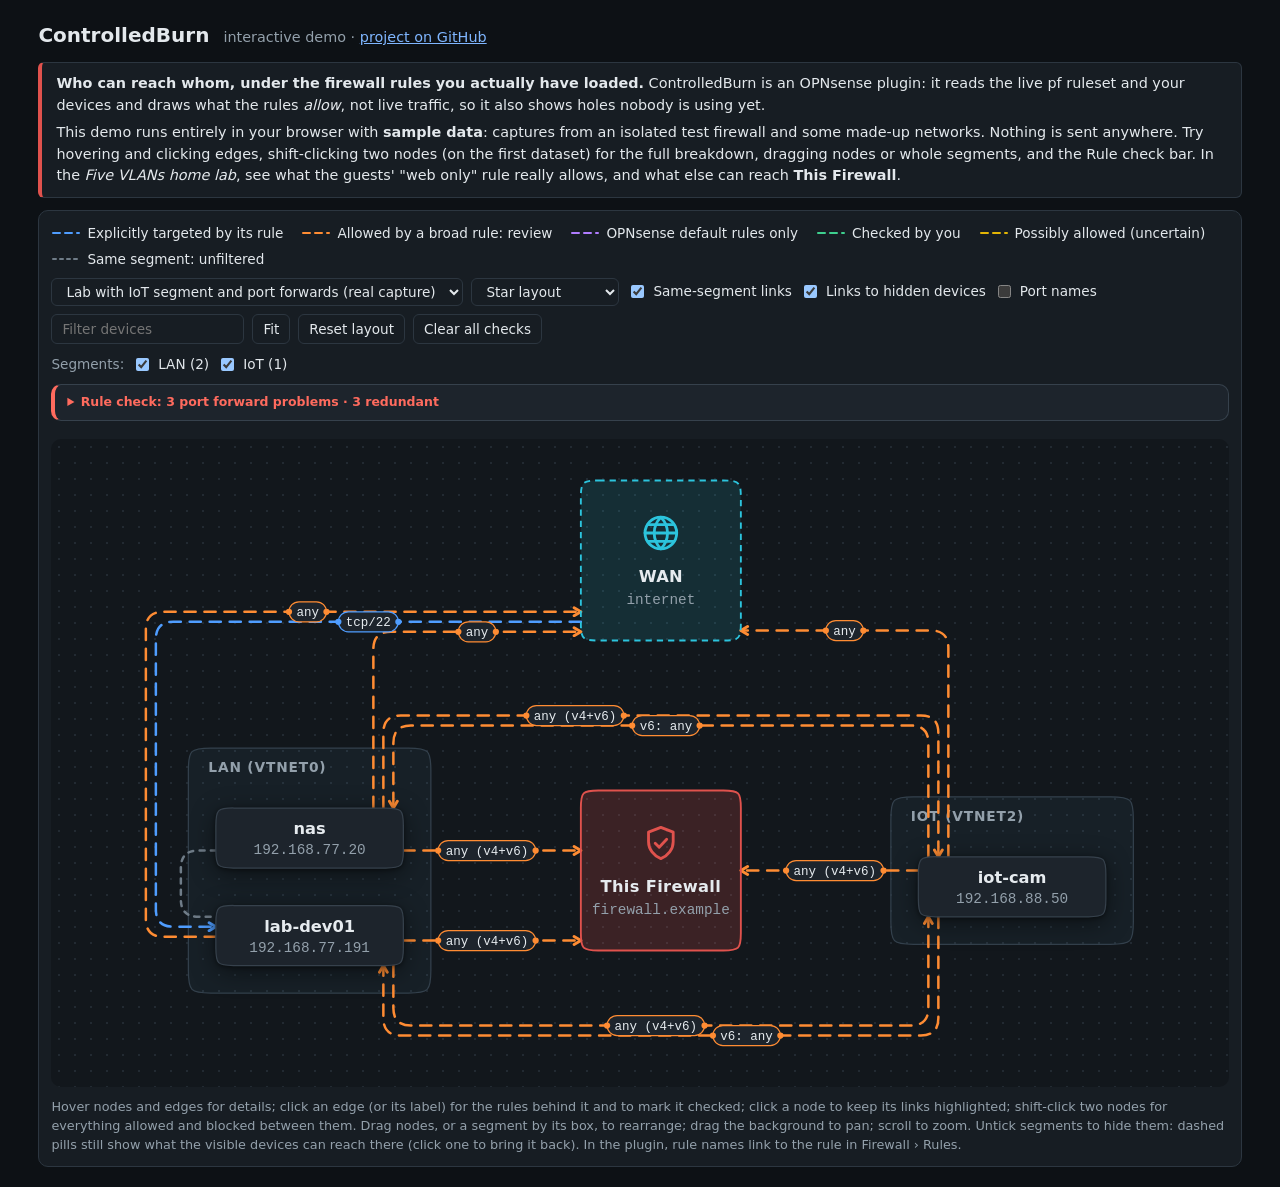
==== commit d3f3b380: "Filtering keeps links to hidden devices (v0.9.0) When the filter hides devices, each visible device " ====
--- a/docs/demo/index.html
+++ b/docs/demo/index.html
@@ -128,6 +128,10 @@
 .cb-node-icon path { fill: none; stroke: var(--cb-muted); stroke-width: 1.7; stroke-linecap: round; stroke-linejoin: round; }
 .cb-node-firewall .cb-node-icon path { stroke: var(--cb-firewall); }
 .cb-node-wan .cb-node-icon path { stroke: var(--cb-wan); }
+/* stand-in for a segment's devices hidden by the filter */
+.cb-node-ghost .cb-node-body { fill: transparent; stroke: var(--cb-muted); stroke-width: 1.2; stroke-dasharray: 4 4; filter: none; }
+.cb-node-ghost .cb-node-name { fill: var(--cb-muted); font-weight: 600; }
+.cb-node-ghost { cursor: pointer; }
 .cb-node-off .cb-node-body { fill: var(--cb-canvas); stroke-dasharray: 3 3; filter: none; }
 .cb-node-off .cb-node-name { fill: var(--cb-muted); }
 
@@ -379,6 +383,7 @@
         </select>
         <select id="cb-layout" aria-label="Layout"><option value="star">Star layout</option><option value="columns">Columns layout</option></select>
         <label for="cb-show-unfiltered"><input type="checkbox" id="cb-show-unfiltered" checked> Same-segment links</label>
+        <label for="cb-hidden-links" title="When segments are hidden, still show what visible devices can reach among them"><input type="checkbox" id="cb-hidden-links" checked> Links to hidden devices</label>
         <label for="cb-port-names"><input type="checkbox" id="cb-port-names"> Port names</label>
         <input id="cb-filter-query" type="search" placeholder="Filter devices" aria-label="Filter devices">
         <button id="cb-fit" type="button">Fit</button>
@@ -386,6 +391,7 @@
         <button id="cb-clear-checks" type="button">Clear all checks</button>
       </div>
     </div>
+    <div id="cb-filter-segments" class="controls" style="font-size:.85rem"></div>
     <div id="cb-findings"></div>
     <div style="position:relative">
       <div id="cb-graph"></div>
@@ -395,6 +401,7 @@
     <p class="foot">Hover nodes and edges for details; click an edge (or its label) for the rules behind it and to mark it checked;
       click a node to keep its links highlighted; shift-click two nodes for everything allowed and blocked between them.
       Drag nodes, or a segment by its box, to rearrange; drag the background to pan; scroll to zoom.
+      Untick segments to hide them: dashed pills still show what the visible devices can reach there (click one to bring it back).
       In the plugin, rule names link to the rule in Firewall &rsaquo; Rules.</p>
   </div>
 </div>
@@ -429,6 +436,9 @@
     var COL_GAP = 130;
     var MAX_ROWS = 8;
     var HUB_SIZE = 128;        // the firewall and WAN nodes are squares
+    var GHOST_H = 40;          // stand-ins for a segment's hidden devices
+    var GHOST_MIN_W = 110;
+    var GHOST_GAP = 64;        // ...placed this far outside their segment box
     var STAR_GAP = 120;        // star layout: firewall to the boxes around it
 
     // 24x24 line icons, drawn with the node's text colour
@@ -687,6 +697,9 @@
 
     /**
      * opts.showUnfiltered: include same-segment edges (default true)
+     * opts.hiddenLinks: when the filter hides devices, keep a link from
+     *   each visible device to a "ghost" per hidden segment it reaches or
+     *   is reached from (default true)
      */
     function buildModel(graph, opts) {
         opts = opts || {};
@@ -731,17 +744,40 @@
                 node.ip = truncate(node.ip, Math.floor((HUB_SIZE - 12) / 6.6));
             }
             return node;
-        }).filter(function (node) {
+        });
+        var allById = {};
+        nodes.forEach(function (n) { allById[n.id] = n; });
+        nodes = nodes.filter(function (node) {
             return nodeVisible(node, filter);
         });
         var visible = {};
         nodes.forEach(function (n) { visible[n.id] = true; });
+        var hiddenLinks = opts.hiddenLinks !== false;
+        var ghostGroups = {};   // visible device + direction + ghost -> edges
 
         var edges = [];
         var seenUnfiltered = {};
         graph.edges.forEach(function (e) {
             if (!visible[e.from] || !visible[e.to]) {
-                return; // an end was filtered out
+                // an end was filtered out: a visible device keeps a link to
+                // a "ghost" standing in for that segment's hidden devices
+                var shown = visible[e.from] ? allById[e.from] : allById[e.to];
+                var gone = visible[e.from] ? allById[e.to] : allById[e.from];
+                if (hiddenLinks && e.kind !== 'unfiltered' && shown && gone && shown.type === 'device'
+                        && (visible[e.from] || visible[e.to])) {
+                    var ghostId = 'ghost:' + shown.segment + ':' + gone.segment;
+                    var out = shown.id === e.from;
+                    var key = shown.id + (out ? '>' : '<') + ghostId;
+                    (ghostGroups[key] = ghostGroups[key] || {
+                        from: out ? shown.id : ghostId,
+                        to: out ? ghostId : shown.id,
+                        ghostId: ghostId,
+                        ownSegment: shown.segment,
+                        hiddenSegment: gone.segment,
+                        members: []
+                    }).members.push({ node: gone, edge: e });
+                }
+                return;
             }
             if (e.kind === 'unfiltered') {
                 if (!showUnfiltered) {
@@ -775,6 +811,39 @@
             }, reviews));
         });
 
+        // one grouped edge per visible device, direction and ghost; one
+        // ghost per (visible segment, hidden segment)
+        var ghosts = {};
+        var segName = function (id) {
+            return interfaces[id] ? interfaces[id].descr : 'Unknown interface';
+        };
+        Object.keys(ghostGroups).forEach(function (key) {
+            var grp = ghostGroups[key];
+            if (!ghosts[grp.ghostId]) {
+                var hiddenCount = Object.keys(allById).filter(function (id) {
+                    return allById[id].type === 'device' && allById[id].segment === grp.hiddenSegment && !visible[id];
+                }).length;
+                var ghost = {
+                    id: grp.ghostId,
+                    type: 'ghost',
+                    name: segName(grp.hiddenSegment),
+                    ip: hiddenCount + ' hidden',
+                    segment: null,
+                    ownSegment: grp.ownSegment,
+                    hiddenSegment: grp.hiddenSegment,
+                    aliases: [],
+                    ipv6: [],
+                    evaluable: true,
+                    h: GHOST_H
+                };
+                ghost.nameShown = truncate(ghost.name, 18);
+                ghost.w = Math.round(Math.max(GHOST_MIN_W, Math.max(ghost.nameShown.length * 7.4, ghost.ip.length * 7.2) + 28));
+                ghosts[grp.ghostId] = ghost;
+                nodes.push(ghost);
+            }
+            edges.push(ghostEdge(grp, allById));
+        });
+
         var segments = ifOrder.filter(function (physical) {
             return nodes.some(function (n) { return n.segment === physical; });
         }).map(function (physical) {
@@ -785,6 +854,65 @@
         }
 
         return { nodes: nodes, edges: edges, segments: segments, rules: graph.rules || {} };
+    }
+
+    // how concerning an edge's colour is, for a grouped edge: it shows its
+    // most concerning member, never looking safer than any of them
+    var CONCERN = { filtered: 4, uncertain: 3, intended: 2, 'default': 1 };
+
+    /**
+     * The edge from a visible device to (or from) a ghost: what it reaches
+     * among one segment's hidden devices. Its ports are the members'
+     * together; its colour the most concerning member's. Members keep
+     * their own edges for the card. Can't be checked (check them with the
+     * segment shown).
+     */
+    function ghostEdge(grp, allById) {
+        var allowed = [];
+        var uncertain = false;
+        var colour = 'default';
+        var familiesAll = null;
+        var members = grp.members.map(function (m) {
+            var e = m.edge;
+            var kind = e.uncertain && !e.allowed.length ? 'uncertain' : 'filtered';
+            var c = kind === 'uncertain' ? 'uncertain' : e['default'] ? 'default' : e.intended ? 'intended' : 'filtered';
+            if (CONCERN[c] > CONCERN[colour]) {
+                colour = c;
+            }
+            allowed = allowed.concat(e.allowed || []);
+            uncertain = uncertain || !!e.uncertain;
+            var fam = e.allows_all || [];
+            familiesAll = familiesAll === null ? fam.slice() : familiesAll.filter(function (f) { return fam.indexOf(f) >= 0; });
+            return {
+                node: m.node,
+                edge: {
+                    id: 'f:' + e.from + '>' + e.to,
+                    from: e.from,
+                    to: e.to,
+                    kind: kind,
+                    allowed: e.allowed,
+                    uncertain: !!e.uncertain,
+                    uncertainRules: e.uncertain_rules || [],
+                    intended: !!e.intended,
+                    isDefault: !!e['default'],
+                    label: edgeLabel(e.allowed, e.uncertain, e.allows_all)
+                }
+            };
+        });
+        var allUncertain = members.every(function (m) { return m.edge.kind === 'uncertain'; });
+        return {
+            id: 'g:' + grp.from + '>' + grp.to,
+            from: grp.from,
+            to: grp.to,
+            ghost: true,
+            kind: allUncertain ? 'uncertain' : 'filtered',
+            colour: colour,
+            allowed: allowed,
+            uncertain: uncertain,
+            uncertainRules: [],
+            members: members,
+            label: edgeLabel(allowed, uncertain, familiesAll || [])
+        };
     }
 
     /**
@@ -995,11 +1123,12 @@
         if (mode !== 'columns') {
             starPlace(model, byId);
             model.nodes.forEach(function (n) {
-                if (positions[n.id]) {
+                if (positions[n.id] && n.type !== 'ghost') {
                     n.x = positions[n.id].x - n.w / 2;
                     n.y = positions[n.id].y - n.h / 2;
                 }
             });
+            placeGhosts(model, mode, positions);
             return model;
         }
 
@@ -1032,12 +1161,67 @@
         }
 
         model.nodes.forEach(function (n) {
-            if (positions[n.id]) {
+            if (positions[n.id] && n.type !== 'ghost') {
                 n.x = positions[n.id].x - n.w / 2;
                 n.y = positions[n.id].y - n.h / 2;
             }
         });
+        placeGhosts(model, mode, positions);
         return model;
+    }
+
+    /**
+     * Ghosts (stand-ins for a segment's hidden devices) go just outside
+     * their own segment's box, on the side facing away from the firewall
+     * (below, in the columns layout), stacked if there are several. Placed
+     * after the devices, so they follow wherever the segment was dragged.
+     */
+    function placeGhosts(model, mode, positions) {
+        var ghosts = model.nodes.filter(function (n) { return n.type === 'ghost'; });
+        if (!ghosts.length) {
+            return;
+        }
+        var boxes = {};
+        segmentBoxes(model).forEach(function (b) { boxes[b.id] = b; });
+        var fw = model.nodes.filter(function (n) { return n.id === 'firewall'; })[0];
+        var fc = fw ? { x: fw.x + fw.w / 2, y: fw.y + fw.h / 2 } : { x: 0, y: 0 };
+        var bySegment = {};
+        ghosts.forEach(function (g) { (bySegment[g.ownSegment] = bySegment[g.ownSegment] || []).push(g); });
+        Object.keys(bySegment).forEach(function (seg) {
+            var box = boxes[seg];
+            var list = bySegment[seg];
+            if (!box) {
+                return;
+            }
+            var cx = box.x + box.w / 2;
+            var cy = box.y + box.h / 2;
+            var dx = cx - fc.x;
+            var dy = cy - fc.y;
+            var side = mode === 'columns' ? 'bottom'
+                : Math.abs(dx) >= Math.abs(dy) ? (dx < 0 ? 'left' : 'right') : (dy < 0 ? 'top' : 'bottom');
+            var gap = 16;
+            if (side === 'left' || side === 'right') {
+                var y = cy - (list.reduce(function (t, g) { return t + g.h; }, 0) + gap * (list.length - 1)) / 2;
+                list.forEach(function (g) {
+                    g.x = side === 'left' ? box.x - GHOST_GAP - g.w : box.x + box.w + GHOST_GAP;
+                    g.y = y;
+                    y += g.h + gap;
+                });
+            } else {
+                var x = cx - (list.reduce(function (t, g) { return t + g.w; }, 0) + gap * (list.length - 1)) / 2;
+                list.forEach(function (g) {
+                    g.x = x;
+                    g.y = side === 'top' ? box.y - GHOST_GAP - g.h : box.y + box.h + GHOST_GAP;
+                    x += g.w + gap;
+                });
+            }
+        });
+        ghosts.forEach(function (g) {
+            if (positions[g.id]) {
+                g.x = positions[g.id].x - g.w / 2;
+                g.y = positions[g.id].y - g.h / 2;
+            }
+        });
     }
 
     /**
@@ -2584,6 +2768,22 @@
     function tooltipLines(model, item) {
         var byId = {};
         model.nodes.forEach(function (n) { byId[n.id] = n; });
+        if (item.kind && item.ghost) {
+            var ga = byId[item.from];
+            var gb = byId[item.to];
+            var glines = [(ga.type === 'ghost' ? ga.name + ' (hidden)' : ga.name) + ' → '
+                + (gb.type === 'ghost' ? gb.name + ' (hidden)' : gb.name)];
+            item.members.forEach(function (m) {
+                glines.push(truncate(m.node.name, TIP_RULE_CHARS) + ':  ' + truncate(m.edge.label || '?', TIP_RULE_CHARS));
+            });
+            glines.push('Devices hidden by the filter. Click the line for their rules.');
+            return glines;
+        }
+        if (item.type === 'ghost') {
+            return [item.name + ': ' + item.ip + ' by the filter',
+                'Lines here show what visible devices can reach there, or be reached from.',
+                'Click to show them.'];
+        }
         if (item.kind) {
             var a = byId[item.from].name;
             var b = byId[item.to].name;
@@ -2652,7 +2852,9 @@
      * and positions() (current node centres, for saving a layout).
      *
      * opts.showUnfiltered, opts.positions, opts.layout ('star' or
-     *   'columns'): see buildModel() / layout()
+     *   'columns'), opts.hiddenLinks: see buildModel() / layout()
+     * opts.onShowSegment: function(segmentId) to unhide a segment, from a
+     *   ghost (a filtered-out segment's stand-in) or a grouped edge's card
      * opts.theme: 'dark' (default for now) or 'light'
      * opts.ruleLink: function(label) -> URL to open a rule, or null
      * opts.reviews: {edgeId: fingerprint} saved audit sign-offs
@@ -2789,6 +2991,53 @@
             close.addEventListener('click', closeCard);
             head.appendChild(close);
 
+            var allowedRows = function (edge) {
+                var rows = ruleRows(model, edge, opts.ruleLink);
+                rows.allowed.forEach(function (r) {
+                    var item = div('cb-card-item', card);
+                    var portBox = div('cb-card-portbox', item);
+                    div('cb-card-port', portBox, r.ports);
+                    if (r.automatic) {
+                        div('cb-card-badge cb-badge-default', portBox, 'OPNsense default');
+                    } else {
+                        div('cb-card-badge ' + (r.intended ? 'cb-badge-intended' : 'cb-badge-broad'), portBox, r.intended ? 'explicit' : 'broad rule');
+                    }
+                    ruleLine(div('cb-card-rules', item), r);
+                });
+                if (!rows.allowed.length) {
+                    div('cb-card-note', card, 'Nothing definitely allowed.');
+                }
+                if (rows.uncertain.length) {
+                    var ub = div('cb-card-rules', card);
+                    div('cb-card-note', ub, 'Uncertain because of:');
+                    rows.uncertain.forEach(function (r) { ruleLine(ub, r); });
+                }
+            };
+            if (e.ghost) {
+                var ghostNode = byId[e.from].type === 'ghost' ? byId[e.from] : byId[e.to];
+                div('cb-card-note', card, ghostNode.ip + ' in ' + ghostNode.name + ' (hidden by the filter). Each one this reaches, or is reached from:');
+                e.members.forEach(function (m) {
+                    div('cb-card-section', card, m.node.name + (m.node.ip ? ' \u00b7 ' + m.node.ip : ''));
+                    allowedRows(m.edge);
+                });
+                if (typeof opts.onShowSegment === 'function') {
+                    var show = document.createElement('button');
+                    show.type = 'button';
+                    show.className = 'cb-card-check';
+                    show.textContent = 'Show ' + ghostNode.name;
+                    show.addEventListener('click', function () {
+                        closeCard();
+                        opts.onShowSegment(ghostNode.hiddenSegment);
+                    });
+                    card.appendChild(show);
+                }
+                div('cb-card-note', card, 'To mark these as checked, show the segment first.');
+                lastCardEvt = { clientX: evt.clientX, clientY: evt.clientY };
+                var gbox = container.getBoundingClientRect();
+                card.style.left = Math.max(8, Math.min(evt.clientX - gbox.left + 12, gbox.width - card.offsetWidth - 8)) + 'px';
+                card.style.top = Math.max(8, Math.min(evt.clientY - gbox.top + 12, gbox.height - card.offsetHeight - 8)) + 'px';
+                return;
+            }
             if (e.kind === 'unfiltered') {
                 div('cb-card-note', card, 'Same network segment: this traffic never crosses the firewall, so no rule can block it.');
             } else {
@@ -3192,6 +3441,8 @@
                 } else if (drag && !drag.moved && evt.shiftKey && typeof opts.onPairPick === 'function') {
                     // shift-click: pick nodes for the pair breakdown
                     opts.onPairPick(drag.node.id);
+                } else if (drag && !drag.moved && drag.node.type === 'ghost' && typeof opts.onShowSegment === 'function') {
+                    opts.onShowSegment(drag.node.hiddenSegment);
                 } else if (drag && !drag.moved) {
                     pin(sameTarget(pinned, drag.node.id) ? null : drag.node.id);
                 } else if (pan && !pan.moved && pan.edge) {
@@ -3347,9 +3598,40 @@
     }
     openBreakdown(ds, pickFrom, id);
   }
+  function renderSegments(ds) {
+    var host = $('cb-filter-segments');
+    host.textContent = '';
+    var segs = ControlledBurn.segmentsOf(data[ds]);
+    if (segs.length < 2) { return; }
+    var lead = document.createElement('span');
+    lead.textContent = 'Segments:';
+    lead.style.color = 'var(--muted)';
+    host.appendChild(lead);
+    segs.forEach(function (seg) {
+      var label = document.createElement('label');
+      var box = document.createElement('input');
+      box.type = 'checkbox';
+      box.checked = filter.hiddenSegments.indexOf(seg.id) < 0;
+      box.addEventListener('change', function () {
+        filter.hiddenSegments = filter.hiddenSegments.filter(function (id) { return id !== seg.id; });
+        if (!box.checked) { filter.hiddenSegments.push(seg.id); }
+        draw();
+      });
+      label.appendChild(box);
+      label.appendChild(document.createTextNode(' ' + seg.label + ' (' + seg.count + ')'));
+      host.appendChild(label);
+    });
+  }
+  function showSegment(seg) {
+    filter.hiddenSegments = filter.hiddenSegments.filter(function (id) { return id !== seg; });
+    filter.query = '';
+    $('cb-filter-query').value = '';
+    draw();
+  }
   function draw() {
     if (handle) { handle.destroy(); handle = null; }
     var ds = $('cb-dataset').value;
+    renderSegments(ds);
     var lay = $('cb-layout').value;
     var findings = null;
     positions[ds][lay] = positions[ds][lay] || {};
@@ -3371,6 +3653,8 @@
       onMove: function (centres) { Object.assign(positions[ds][lay], centres); },
       onReview: function () { findings = renderRuleCheck(); },
       showUnfiltered: $('cb-show-unfiltered').checked,
+      hiddenLinks: $('cb-hidden-links').checked,
+      onShowSegment: showSegment,
       ruleLink: ruleLink,
       onPinChange: function (key) { if (findings) { findings.setPinned(key); } },
       onBreakdown: function (a, b) { openBreakdown(ds, a, b); },
@@ -3378,9 +3662,11 @@
     });
     findings = renderRuleCheck();
   }
-  ['cb-dataset', 'cb-layout', 'cb-show-unfiltered', 'cb-port-names'].forEach(function (id) {
+  ['cb-layout', 'cb-show-unfiltered', 'cb-hidden-links', 'cb-port-names'].forEach(function (id) {
     $(id).addEventListener('change', draw);
   });
+  // a new network starts with nothing hidden
+  $('cb-dataset').addEventListener('change', function () { filter.hiddenSegments = []; draw(); });
   $('cb-fit').addEventListener('click', function () { if (handle) { handle.fit(); } });
   var qt = null;
   $('cb-filter-query').addEventListener('input', function (e) {
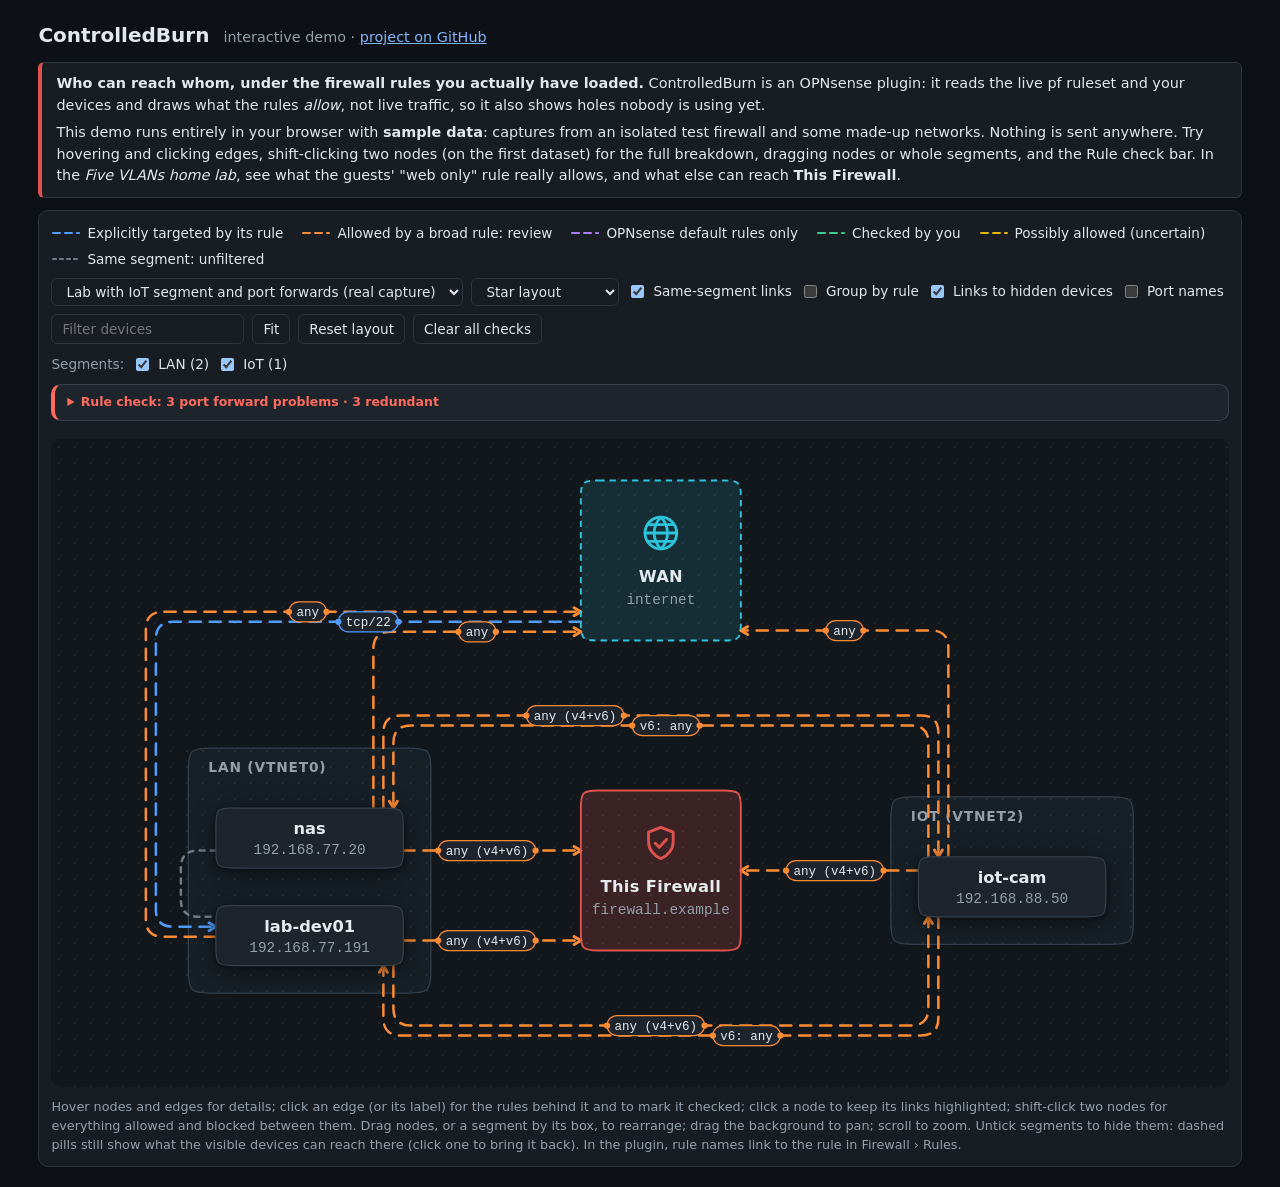
==== commit 3b4d45da: "Group by rule: one hub per rule with a big reach (v0.10.0) "Group by rule" (off by default, on the p" ====
--- a/docs/demo/index.html
+++ b/docs/demo/index.html
@@ -128,6 +128,10 @@
 .cb-node-icon path { fill: none; stroke: var(--cb-muted); stroke-width: 1.7; stroke-linecap: round; stroke-linejoin: round; }
 .cb-node-firewall .cb-node-icon path { stroke: var(--cb-firewall); }
 .cb-node-wan .cb-node-icon path { stroke: var(--cb-wan); }
+/* "group by rule": a hub for one rule, outlined in its edges' colour */
+.cb-node-rulehub .cb-node-body { fill: var(--cb-label-bg); stroke: var(--cb-edge); stroke-width: 1.6; filter: none; }
+.cb-node-rulehub .cb-node-name { font-size: 12px; }
+.cb-node-rulehub .cb-node-ip { fill: var(--cb-edge); }
 /* stand-in for a segment's devices hidden by the filter */
 .cb-node-ghost .cb-node-body { fill: transparent; stroke: var(--cb-muted); stroke-width: 1.2; stroke-dasharray: 4 4; filter: none; }
 .cb-node-ghost .cb-node-name { fill: var(--cb-muted); font-weight: 600; }
@@ -383,6 +387,7 @@
         </select>
         <select id="cb-layout" aria-label="Layout"><option value="star">Star layout</option><option value="columns">Columns layout</option></select>
         <label for="cb-show-unfiltered"><input type="checkbox" id="cb-show-unfiltered" checked> Same-segment links</label>
+        <label for="cb-group-rule" title="Merge the edges that one rule produces entirely into a hub for that rule. A rule gets a hub only when it produces at least 3 such edges and the hub draws fewer lines than the edges it replaces; otherwise its edges stay individual. Edges that several rules allow always stay individual."><input type="checkbox" id="cb-group-rule"> Group by rule</label>
         <label for="cb-hidden-links" title="When segments are hidden, still show what visible devices can reach among them"><input type="checkbox" id="cb-hidden-links" checked> Links to hidden devices</label>
         <label for="cb-port-names"><input type="checkbox" id="cb-port-names"> Port names</label>
         <input id="cb-filter-query" type="search" placeholder="Filter devices" aria-label="Filter devices">
@@ -439,6 +444,7 @@
     var GHOST_H = 40;          // stand-ins for a segment's hidden devices
     var GHOST_MIN_W = 110;
     var GHOST_GAP = 64;        // ...placed this far outside their segment box
+    var HUB_MIN = 3;           // "group by rule": a rule needs this many edges for a hub
     var STAR_GAP = 120;        // star layout: firewall to the boxes around it
 
     // 24x24 line icons, drawn with the node's text colour
@@ -697,6 +703,8 @@
 
     /**
      * opts.showUnfiltered: include same-segment edges (default true)
+     * opts.groupByRule: merge edges one rule produces entirely through a
+     *   hub for that rule, where that draws fewer lines (groupByRule())
      * opts.hiddenLinks: when the filter hides devices, keep a link from
      *   each visible device to a "ghost" per hidden segment it reaches or
      *   is reached from (default true)
@@ -844,6 +852,10 @@
             edges.push(ghostEdge(grp, allById));
         });
 
+        if (opts.groupByRule) {
+            edges = groupByRule(nodes, edges, graph.rules || {});
+        }
+
         var segments = ifOrder.filter(function (physical) {
             return nodes.some(function (n) { return n.segment === physical; });
         }).map(function (physical) {
@@ -859,6 +871,120 @@
     // how concerning an edge's colour is, for a grouped edge: it shows its
     // most concerning member, never looking safer than any of them
     var CONCERN = { filtered: 4, uncertain: 3, intended: 2, 'default': 1 };
+    // for a rule hub, which also groups checked and changed edges
+    var HUB_CONCERN = { stale: 5, filtered: 4, uncertain: 3, intended: 2, 'default': 1, checked: 0 };
+
+    /**
+     * "Group by rule" view: edges whose every allowed flow comes from one
+     * and the same rule merge through a hub for that rule (sources -> hub
+     * -> destinations), when the rule produces at least HUB_MIN of them
+     * and the hub draws fewer lines than the edges it replaces. A link to
+     * hidden devices joins when every hidden pair it stands for comes
+     * from that rule (the hub then leads to the ghost). Edges allowed by
+     * several rules, uncertain-only edges and same-segment links stay as
+     * they are. The hub shows the
+     * rule's name, how many device pairs it allows and, when they all
+     * allow the same, the ports; each hub edge keeps the edges it stands
+     * for (members) for its card. Adds the hubs to nodes; returns the new
+     * edge list.
+     */
+    function groupByRule(nodes, edges, rules) {
+        var byRule = {};
+        edges.forEach(function (e) {
+            if (e.kind !== 'filtered' || !e.allowed || !e.allowed.length) {
+                return;
+            }
+            var labels = {};
+            // a link to hidden devices: the rules behind all its pairs
+            (e.ghost ? e.members.map(function (m) { return m.edge; }) : [e]).forEach(function (one) {
+                (one.allowed || []).forEach(function (a) {
+                    (a.rules || []).forEach(function (l) { labels[l] = true; });
+                });
+            });
+            var keys = Object.keys(labels);
+            if (keys.length === 1) {
+                (byRule[keys[0]] = byRule[keys[0]] || []).push(e);
+            }
+        });
+        var grouped = {};
+        var out = [];
+        var byId = {};
+        nodes.forEach(function (n) { byId[n.id] = n; });
+        Object.keys(byRule).forEach(function (label) {
+            var list = byRule[label];
+            var srcSet = {};
+            var dstSet = {};
+            list.forEach(function (e) { srcSet[e.from] = true; dstSet[e.to] = true; });
+            // a hub replaces pairs with sources + destinations lines: only
+            // worth it when that's fewer (3 devices -> 1 isn't, 3 -> 14 is)
+            if (list.length < HUB_MIN || Object.keys(srcSet).length + Object.keys(dstSet).length >= list.length) {
+                return;
+            }
+            var hubId = 'rule:' + label;
+            var labelsSeen = {};
+            var worst = 'checked';
+            // device pairs, counting each hidden device behind a ghost link
+            var pairs = list.reduce(function (t, e) { return t + (e.ghost ? e.members.length : 1); }, 0);
+            list.forEach(function (e) {
+                grouped[e.id] = true;
+                labelsSeen[e.label] = true;
+                if (HUB_CONCERN[e.colour] > HUB_CONCERN[worst]) {
+                    worst = e.colour;
+                }
+            });
+            var ports = Object.keys(labelsSeen);
+            var descr = (rules[label] && rules[label].descr) || label;
+            var hub = {
+                id: hubId,
+                type: 'rulehub',
+                rule: label,
+                name: descr,
+                ip: pairs + ' pairs' + (ports.length === 1 && ports[0] ? ' \u00b7 ' + ports[0] : ''),
+                colour: worst,
+                segment: null,
+                aliases: [],
+                ipv6: [],
+                evaluable: true,
+                pairs: pairs,
+                h: GHOST_H
+            };
+            hub.nameShown = truncate(descr, 24);
+            hub.w = Math.round(Math.max(GHOST_MIN_W, Math.max(hub.nameShown.length * 7.4, hub.ip.length * 7.2) + 28));
+            nodes.push(hub);
+            // one edge per source into the hub, one per destination out
+            var sides = [['from', 'to'], ['to', 'from']];
+            sides.forEach(function (side) {
+                var ends = {};
+                list.forEach(function (e) {
+                    (ends[e[side[0]]] = ends[e[side[0]]] || []).push(e);
+                });
+                Object.keys(ends).forEach(function (end) {
+                    var members = ends[end];
+                    var colour = 'checked';
+                    members.forEach(function (e) {
+                        if (HUB_CONCERN[e.colour] > HUB_CONCERN[colour]) {
+                            colour = e.colour;
+                        }
+                    });
+                    var into = side[0] === 'from';
+                    out.push({
+                        id: 'h:' + (into ? end + '>' + hubId : hubId + '>' + end),
+                        from: into ? end : hubId,
+                        to: into ? hubId : end,
+                        hub: hubId,
+                        kind: 'filtered',
+                        colour: colour,
+                        allowed: [],
+                        label: '',
+                        members: members.map(function (e) {
+                            return { node: byId[e[side[1]]], edge: e };
+                        })
+                    });
+                });
+            });
+        });
+        return edges.filter(function (e) { return !grouped[e.id]; }).concat(out);
+    }
 
     /**
      * The edge from a visible device to (or from) a ghost: what it reaches
@@ -1129,6 +1255,7 @@
                 }
             });
             placeGhosts(model, mode, positions);
+            placeHubs(model, positions);
             return model;
         }
 
@@ -1167,7 +1294,109 @@
             }
         });
         placeGhosts(model, mode, positions);
+        placeHubs(model, positions);
         return model;
+    }
+
+    /**
+     * Rule hubs sit just outside their sources' segment box (a rule
+     * belongs to an interface, so its sources are nearly always one
+     * segment), on the side facing the middle of their destinations,
+     * stacked if several share a side, and clear of every box and node:
+     * failing that side, another, else further out. Sources that are the firewall or
+     * WAN: beside that node instead.
+     */
+    function placeHubs(model, positions) {
+        var hubs = model.nodes.filter(function (n) { return n.type === 'rulehub'; });
+        if (!hubs.length) {
+            return;
+        }
+        var byId = {};
+        model.nodes.forEach(function (n) { byId[n.id] = n; });
+        var boxes = {};
+        segmentBoxes(model).forEach(function (b) { boxes[b.id] = b; });
+        var centre = function (n) { return { x: n.x + n.w / 2, y: n.y + n.h / 2 }; };
+        var stacks = {};
+        hubs.forEach(function (h) {
+            var srcs = [];
+            var dsts = [];
+            model.edges.forEach(function (e) {
+                if (e.to === h.id && byId[e.from]) { srcs.push(byId[e.from]); }
+                if (e.from === h.id && byId[e.to]) { dsts.push(byId[e.to]); }
+            });
+            var seg = srcs.length && srcs[0].segment;
+            var box = seg && boxes[seg] ? boxes[seg]
+                : srcs.length ? { x: srcs[0].x, y: srcs[0].y, w: srcs[0].w, h: srcs[0].h, id: srcs[0].id } : null;
+            if (!box) {
+                return;
+            }
+            var bc = { x: box.x + box.w / 2, y: box.y + box.h / 2 };
+            var dc = dsts.reduce(function (acc, n) {
+                var c = centre(n);
+                return { x: acc.x + c.x / dsts.length, y: acc.y + c.y / dsts.length };
+            }, { x: 0, y: 0 });
+            var dx = dc.x - bc.x;
+            var dy = dc.y - bc.y;
+            var side = Math.abs(dx) >= Math.abs(dy) ? (dx < 0 ? 'left' : 'right') : (dy < 0 ? 'top' : 'bottom');
+            var key = (box.id || seg) + ':' + side;
+            (stacks[key] = stacks[key] || { box: box, side: side, list: [] }).list.push(h);
+        });
+        // keep clear of segment boxes, other nodes and hubs already placed:
+        // the preferred side first, then the others, then further out
+        var placed = model.nodes.filter(function (n) { return n.type !== 'rulehub'; })
+            .map(function (n) { return { x: n.x, y: n.y, w: n.w, h: n.h }; })
+            .concat(segmentBoxes(model));
+        var clear = function (r) {
+            return placed.every(function (o) {
+                return r.x >= o.x + o.w + 12 || r.x + r.w + 12 <= o.x || r.y >= o.y + o.h + 12 || r.y + r.h + 12 <= o.y;
+            });
+        };
+        var spot = function (st, side, out) {
+            var box = st.box;
+            var gap = 16;
+            var cx = box.x + box.w / 2;
+            var cy = box.y + box.h / 2;
+            var at = [];
+            if (side === 'left' || side === 'right') {
+                var y = cy - (st.list.reduce(function (t, h) { return t + h.h; }, 0) + gap * (st.list.length - 1)) / 2;
+                st.list.forEach(function (h) {
+                    at.push({ x: side === 'left' ? box.x - GHOST_GAP - out - h.w : box.x + box.w + GHOST_GAP + out, y: y, w: h.w, h: h.h });
+                    y += h.h + gap;
+                });
+            } else {
+                var x = cx - (st.list.reduce(function (t, h) { return t + h.w; }, 0) + gap * (st.list.length - 1)) / 2;
+                st.list.forEach(function (h) {
+                    at.push({ x: x, y: side === 'top' ? box.y - GHOST_GAP - out - h.h : box.y + box.h + GHOST_GAP + out, w: h.w, h: h.h });
+                    x += h.w + gap;
+                });
+            }
+            return at;
+        };
+        Object.keys(stacks).forEach(function (key) {
+            var st = stacks[key];
+            var order = [st.side].concat(['right', 'left', 'bottom', 'top'].filter(function (sd) { return sd !== st.side; }));
+            var chosen = null;
+            for (var out = 0; out <= 20 * 24 && !chosen; out += 24) {
+                for (var i = 0; i < order.length && !chosen; i++) {
+                    var at = spot(st, order[i], out);
+                    if (at.every(clear)) {
+                        chosen = at;
+                    }
+                }
+            }
+            chosen = chosen || spot(st, st.side, 0);
+            st.list.forEach(function (h, i) {
+                h.x = chosen[i].x;
+                h.y = chosen[i].y;
+                placed.push(chosen[i]);
+            });
+        });
+        hubs.forEach(function (h) {
+            if (positions[h.id]) {
+                h.x = positions[h.id].x - h.w / 2;
+                h.y = positions[h.id].y - h.h / 2;
+            }
+        });
     }
 
     /**
@@ -2779,6 +3008,27 @@
             glines.push('Devices hidden by the filter. Click the line for their rules.');
             return glines;
         }
+        if (item.kind && item.hub) {
+            var ha = byId[item.from];
+            var hb = byId[item.to];
+            var hl = [ha.name + ' → ' + hb.name];
+            item.members.forEach(function (m) {
+                hl.push(truncate(m.node.name, TIP_RULE_CHARS) + ':  ' + truncate(m.edge.label || '?', TIP_RULE_CHARS));
+            });
+            hl.push('Click the line for the pairs and the rule.');
+            return hl;
+        }
+        if (item.type === 'rulehub') {
+            var srcs = {};
+            var dsts = {};
+            model.edges.forEach(function (e) {
+                if (e.to === item.id) { srcs[e.from] = true; }
+                if (e.from === item.id) { dsts[e.to] = true; }
+            });
+            return [item.name, item.pairs + ' device pairs allowed by this rule alone: '
+                + Object.keys(srcs).length + ' source(s) \u2192 ' + Object.keys(dsts).length + ' destination(s).',
+                'Click to highlight its links. Untick "Group by rule" to see them individually.'];
+        }
         if (item.type === 'ghost') {
             return [item.name + ': ' + item.ip + ' by the filter',
                 'Lines here show what visible devices can reach there, or be reached from.',
@@ -2852,7 +3102,8 @@
      * and positions() (current node centres, for saving a layout).
      *
      * opts.showUnfiltered, opts.positions, opts.layout ('star' or
-     *   'columns'), opts.hiddenLinks: see buildModel() / layout()
+     *   'columns'), opts.hiddenLinks, opts.groupByRule: see buildModel()
+     *   / layout()
      * opts.onShowSegment: function(segmentId) to unhide a segment, from a
      *   ghost (a filtered-out segment's stand-in) or a grouped edge's card
      * opts.theme: 'dark' (default for now) or 'light'
@@ -3013,6 +3264,42 @@
                     rows.uncertain.forEach(function (r) { ruleLine(ub, r); });
                 }
             };
+            if (e.hub) {
+                var hubNode = byId[e.hub];
+                div('cb-card-note', card, 'Allowed by one rule: ' + hubNode.name + '. Each pair this line stands for:');
+                var pairRow = function (from, to, label, note) {
+                    var item = div('cb-card-item', card);
+                    var portBox = div('cb-card-portbox', item);
+                    div('cb-card-port', portBox, label || '?');
+                    div('cb-card-rule-name', div('cb-card-rules', item), from + ' \u2192 ' + to + (note || ''));
+                };
+                var nameOf = function (id) { return byId[id] ? byId[id].name : id; };
+                var firstPair = null;
+                e.members.forEach(function (m) {
+                    if (m.edge.ghost) {
+                        // a link to hidden devices: each hidden pair
+                        m.edge.members.forEach(function (h) {
+                            firstPair = firstPair || h.edge;
+                            var hiddenFrom = h.edge.from === h.node.id;
+                            pairRow(hiddenFrom ? h.node.name : nameOf(m.edge.from),
+                                hiddenFrom ? nameOf(m.edge.to) : h.node.name, h.edge.label, ' (hidden)');
+                        });
+                    } else {
+                        firstPair = firstPair || m.edge;
+                        pairRow(nameOf(m.edge.from), nameOf(m.edge.to), m.edge.label);
+                    }
+                });
+                var hubRows = firstPair ? ruleRows(model, firstPair, opts.ruleLink).allowed : [];
+                if (hubRows.length) {
+                    div('cb-card-section', card, 'The rule');
+                    ruleLine(div('cb-card-rules', card), hubRows[0]);
+                }
+                div('cb-card-note', card, 'To check pairs one by one, untick "Group by rule".');
+                var hbox = container.getBoundingClientRect();
+                card.style.left = Math.max(8, Math.min(evt.clientX - hbox.left + 12, hbox.width - card.offsetWidth - 8)) + 'px';
+                card.style.top = Math.max(8, Math.min(evt.clientY - hbox.top + 12, hbox.height - card.offsetHeight - 8)) + 'px';
+                return;
+            }
             if (e.ghost) {
                 var ghostNode = byId[e.from].type === 'ghost' ? byId[e.from] : byId[e.to];
                 div('cb-card-note', card, ghostNode.ip + ' in ' + ghostNode.name + ' (hidden by the filter). Each one this reaches, or is reached from:');
@@ -3223,7 +3510,8 @@
         function drawNodes() {
             gNodes.textContent = '';
             model.nodes.forEach(function (n) {
-                var cls = 'cb-node cb-node-' + n.type + (n.evaluable || n.type !== 'device' ? '' : ' cb-node-off');
+                var cls = 'cb-node cb-node-' + n.type + (n.evaluable || n.type !== 'device' ? '' : ' cb-node-off')
+                    + (n.type === 'rulehub' ? ' cb-c-' + n.colour : '');
                 var g = el('g', { 'class': cls, transform: 'translate(' + n.x + ',' + n.y + ')' }, gNodes);
                 el('path', { d: squirclePath(0, 0, n.w, n.h, 14), 'class': 'cb-node-body' }, g);
                 if (ICONS[n.type]) {
@@ -3654,6 +3942,7 @@
       onReview: function () { findings = renderRuleCheck(); },
       showUnfiltered: $('cb-show-unfiltered').checked,
       hiddenLinks: $('cb-hidden-links').checked,
+      groupByRule: $('cb-group-rule').checked,
       onShowSegment: showSegment,
       ruleLink: ruleLink,
       onPinChange: function (key) { if (findings) { findings.setPinned(key); } },
@@ -3662,7 +3951,7 @@
     });
     findings = renderRuleCheck();
   }
-  ['cb-layout', 'cb-show-unfiltered', 'cb-hidden-links', 'cb-port-names'].forEach(function (id) {
+  ['cb-layout', 'cb-show-unfiltered', 'cb-hidden-links', 'cb-group-rule', 'cb-port-names'].forEach(function (id) {
     $(id).addEventListener('change', draw);
   });
   // a new network starts with nothing hidden
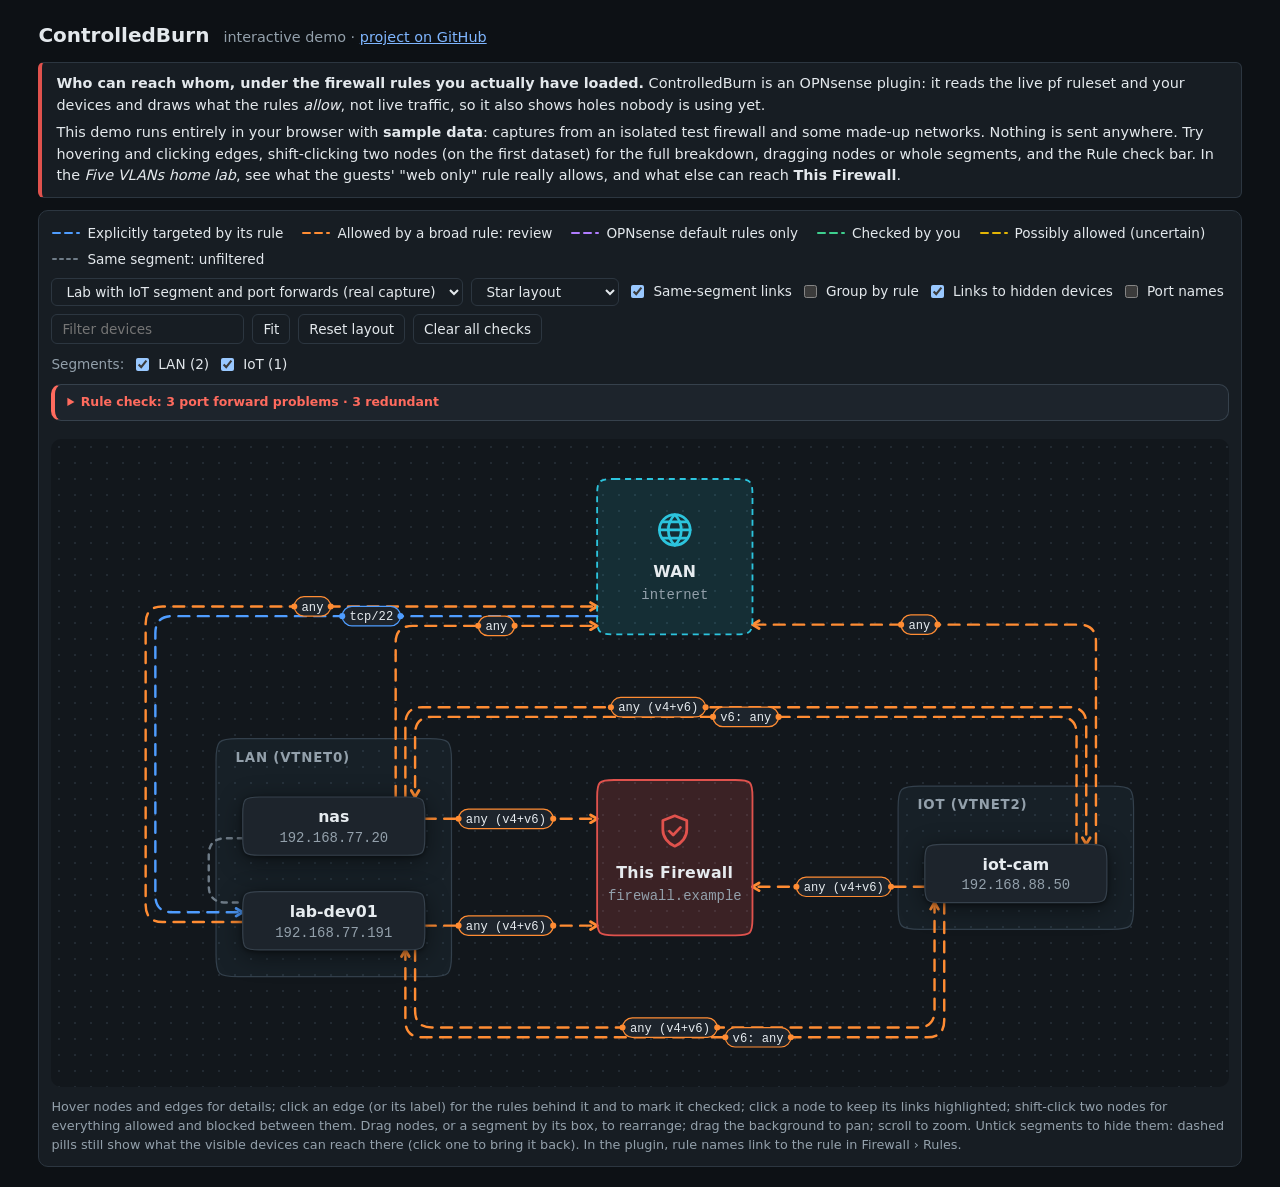
==== commit 46092d27: "Edges go round other segments and keep off segment names (v0.10.1) - Segment boxes (plus a 6px margi" ====
--- a/docs/demo/index.html
+++ b/docs/demo/index.html
@@ -444,7 +444,8 @@
     var GHOST_H = 40;          // stand-ins for a segment's hidden devices
     var GHOST_MIN_W = 110;
     var GHOST_GAP = 64;        // ...placed this far outside their segment box
-    var HUB_MIN = 3;           // "group by rule": a rule needs this many edges for a hub
+    var HUB_MIN = 3;
+    var BOX_MARGIN = 6;        // edges keep this far outside other segments' boxes           // "group by rule": a rule needs this many edges for a hub
     var STAR_GAP = 120;        // star layout: firewall to the boxes around it
 
     // 24x24 line icons, drawn with the node's text colour
@@ -1517,9 +1518,20 @@
         sides.right.forEach(function (b) { b.place(reach + GAP, y); y += b.h + COL_GAP; });
     }
 
+    /**
+     * Where a segment box's name is drawn, cut to fit the box (11px bold
+     * capitals with letter spacing: ~8.5px a character): {x, y, w, h, text}.
+     * Edges and edge tags keep off it.
+     */
+    function segmentLabelRect(b) {
+        var fits = Math.max(4, Math.floor((b.w - 32) / 8.5));
+        var text = truncate(b.label, fits);
+        return { x: b.x + 10, y: b.y + 5, w: text.length * 8.5 + 12, h: 20, text: text };
+    }
+
     /** container rectangles around each segment's current members */
     function segmentBoxes(model) {
-        return model.segments.map(function (seg) {
+        return (model.segments || []).map(function (seg) {
             var members = model.nodes.filter(function (n) { return n.segment === seg.id; });
             var x1 = Math.min.apply(null, members.map(function (n) { return n.x; }));
             var y1 = Math.min.apply(null, members.map(function (n) { return n.y; }));
@@ -1585,12 +1597,14 @@
      * Routing grid over the drawing, with every node (inflated by
      * CLEARANCE) marked blocked.
      */
-    function makeGrid(nodes) {
+    function makeGrid(nodes, boxes) {
+        boxes = boxes || [];
         var margin = 6 * GRID;
-        var x1 = Math.min.apply(null, nodes.map(function (n) { return n.x; })) - margin;
-        var y1 = Math.min.apply(null, nodes.map(function (n) { return n.y; })) - margin;
-        var x2 = Math.max.apply(null, nodes.map(function (n) { return n.x + n.w; })) + margin;
-        var y2 = Math.max.apply(null, nodes.map(function (n) { return n.y + n.h; })) + margin;
+        var rects = nodes.concat(boxes);
+        var x1 = Math.min.apply(null, rects.map(function (n) { return n.x; })) - margin;
+        var y1 = Math.min.apply(null, rects.map(function (n) { return n.y; })) - margin;
+        var x2 = Math.max.apply(null, rects.map(function (n) { return n.x + n.w; })) + margin;
+        var y2 = Math.max.apply(null, rects.map(function (n) { return n.y + n.h; })) + margin;
         var grid = {
             ox: Math.floor(x1 / GRID) * GRID,
             oy: Math.floor(y1 / GRID) * GRID,
@@ -1620,6 +1634,29 @@
                 }
             }
         });
+        // segment boxes: cells inside one (plus a margin) carry its number
+        // (index + 1); only edges starting or ending in it may use them.
+        // Segment names are off limits to every edge.
+        grid.box = new Uint16Array(grid.cols * grid.rows);
+        var cells = function (r, fn) {
+            var cx1 = Math.max(0, Math.floor((r.x - grid.ox) / GRID));
+            var cy1 = Math.max(0, Math.floor((r.y - grid.oy) / GRID));
+            var cx2 = Math.min(grid.cols - 1, Math.ceil((r.x + r.w - grid.ox) / GRID));
+            var cy2 = Math.min(grid.rows - 1, Math.ceil((r.y + r.h - grid.oy) / GRID));
+            for (var cy = cy1; cy <= cy2; cy++) {
+                for (var cx = cx1; cx <= cx2; cx++) {
+                    fn(cy * grid.cols + cx);
+                }
+            }
+        };
+        boxes.forEach(function (b, k) {
+            cells({ x: b.x - BOX_MARGIN, y: b.y - BOX_MARGIN, w: b.w + 2 * BOX_MARGIN, h: b.h + 2 * BOX_MARGIN }, function (c) {
+                if (!grid.box[c]) {
+                    grid.box[c] = k + 1;
+                }
+            });
+            cells(segmentLabelRect(b), function (c) { grid.blocked[c] = 1; });
+        });
         // extra cost by distance (in cells) to the nearest node, capped
         var size = grid.cols * grid.rows;
         var away = new Uint8Array(size).fill(CENTRE_CELLS);
@@ -1699,7 +1736,12 @@
      * @return array|null polyline points [{x, y}] from source border to
      *         target border, collinear points removed
      */
-    function routeEdge(grid, src, dst) {
+    function routeEdge(grid, src, dst, own) {
+        // own: box numbers this edge may cross (its ends' segments); null
+        // = any (the fallback when boxes leave no way round)
+        var foreign = function (c) {
+            return own && grid.box && grid.box[c] && own.indexOf(grid.box[c]) < 0;
+        };
         var cols = grid.cols;
         var size = cols * grid.rows;
         // search state = (cell * 4 + heading) * 3 + run, where run says
@@ -1727,7 +1769,7 @@
 
         ports(grid, src).forEach(function (p) {
             var base = (p.cy * cols + p.cx) * 4 + p.dir;
-            if (grid.blocked[p.cy * cols + p.cx]) { return; }
+            if (grid.blocked[p.cy * cols + p.cx] || foreign(p.cy * cols + p.cx)) { return; }
             best[base * 3] = 0;
             startPort[base] = p;
             heap.push({ s: base * 3, g: 0, f: h(p.cx, p.cy) });
@@ -1753,7 +1795,7 @@
                 var ny = cy + DY[nd];
                 if (nx < 0 || ny < 0 || nx >= cols || ny >= grid.rows) { continue; }
                 var ncell = ny * cols + nx;
-                if (grid.blocked[ncell]) { continue; }
+                if (grid.blocked[ncell] || foreign(ncell)) { continue; }
                 var axis = nd & 1;
                 var along = grid.used[axis][ncell] > 0;
                 var g = cur.g + grid.edgeCost[ncell]
@@ -1868,7 +1910,10 @@
     function routeAll(model) {
         var byId = {};
         model.nodes.forEach(function (n) { byId[n.id] = n; });
-        var grid = makeGrid(model.nodes);
+        var boxes = segmentBoxes(model);
+        var boxNo = {};
+        boxes.forEach(function (b, k) { boxNo[b.id] = k + 1; });
+        var grid = makeGrid(model.nodes, boxes);
         var routes = {};
         // firewall-crossing edges first, then same-segment links, which go
         // round whatever is left (routed early, a link between two devices
@@ -1880,7 +1925,12 @@
                 || dist(byId[a.from], byId[a.to]) - dist(byId[b.from], byId[b.to]);
         });
         order.forEach(function (e) {
-            routes[e.id] = routeEdge(grid, byId[e.from], byId[e.to]);
+            var own = [byId[e.from].segment, byId[e.to].segment].map(function (sg) { return boxNo[sg]; })
+                .filter(function (k) { return !!k; });
+            // round other segments' boxes; if they leave no way, the edge
+            // still gets drawn (straight through), never dropped
+            routes[e.id] = routeEdge(grid, byId[e.from], byId[e.to], own)
+                || routeEdge(grid, byId[e.from], byId[e.to], null);
         });
         // runs that only meet end to end can still end up overlapping once
         // the lanes across them spread; lay out, find any, and lay out
@@ -2020,6 +2070,14 @@
         model.nodes.forEach(function (n) { byId[n.id] = n; });
         var cellsOf = {};
         var lines = { h: [], v: [] };
+        // besides nodes, lanes keep off other segments' boxes and every
+        // segment name, as the routes do
+        var boxes = segmentBoxes(model);
+        var names = boxes.map(segmentLabelRect);
+        var ownSegments = {};
+        model.edges.forEach(function (e) {
+            ownSegments[e.id] = [byId[e.from] && byId[e.from].segment, byId[e.to] && byId[e.to].segment];
+        });
         model.edges.forEach(function (e) {
             var pts = routes[e.id];
             if (!pts) {
@@ -2221,21 +2279,41 @@
             // border of any node it ends at
             var lo = [];
             var hi = [];
+            // hard limits only: things a lane must never cross (other
+            // nodes, other segments' boxes, names); lo/hi also hold the
+            // softer "stay within the side of the node it ends at"
+            var hardLo = [];
+            var hardHi = [];
             group.forEach(function (s, g) {
                 lo[g] = -Infinity;
                 hi[g] = Infinity;
-                model.nodes.forEach(function (nd) {
-                    var along = s.horiz ? [nd.x, nd.x + nd.w] : [nd.y, nd.y + nd.h];
-                    var across = s.horiz ? [nd.y, nd.y + nd.h] : [nd.x, nd.x + nd.w];
-                    if (along[1] <= s.lo || along[0] >= s.hi || s.ends.indexOf(nd) >= 0) {
+                hardLo[g] = -Infinity;
+                hardHi[g] = Infinity;
+                var keepOff = function (r, gap) {
+                    var along = s.horiz ? [r.x, r.x + r.w] : [r.y, r.y + r.h];
+                    var across = s.horiz ? [r.y, r.y + r.h] : [r.x, r.x + r.w];
+                    if (along[1] <= s.lo || along[0] >= s.hi) {
                         return;
                     }
                     if (across[1] <= s.at) {
-                        lo[g] = Math.max(lo[g], across[1] + 4);
+                        lo[g] = Math.max(lo[g], across[1] + gap);
+                        hardLo[g] = Math.max(hardLo[g], across[1] + gap);
                     } else if (across[0] >= s.at) {
-                        hi[g] = Math.min(hi[g], across[0] - 4);
+                        hi[g] = Math.min(hi[g], across[0] - gap);
+                        hardHi[g] = Math.min(hardHi[g], across[0] - gap);
                     }
-                });
+                };
+                model.nodes.forEach(function (nd) {
+                    if (s.ends.indexOf(nd) < 0) {
+                        keepOff(nd, 4);
+                    }
+                });
+                boxes.forEach(function (b) {
+                    if ((ownSegments[s.id] || []).indexOf(b.id) < 0) {
+                        keepOff(b, 3);
+                    }
+                });
+                names.forEach(function (r) { keepOff(r, 2); });
                 s.ends.forEach(function (nd) {
                     if (nd) {
                         var side = s.horiz ? [nd.y, nd.y + nd.h] : [nd.x, nd.x + nd.w];
@@ -2301,7 +2379,12 @@
             for (var gap = LANE_GAP - 1; !placed.fits && gap >= MIN_LANE_GAP; gap--) {
                 placed = place(gap);
             }
-            return placed.at;
+            // never past a hard limit (another node, another segment's box,
+            // a name): in a corridor too full even at MIN_LANE_GAP, lanes
+            // squeeze closer there rather than spill into a box
+            return placed.at.map(function (v, g) {
+                return hardLo[g] <= hardHi[g] ? Math.min(Math.max(v, hardLo[g]), hardHi[g]) : v;
+            });
         }
     }
 
@@ -2417,7 +2500,7 @@
         var placed = [];
         var obstacles = model.nodes.map(function (n) {
             return { x: n.x, y: n.y, w: n.w, h: n.h };
-        });
+        }).concat(segmentBoxes(model).map(segmentLabelRect));
         var out = {};
         var routeLen = function (pts) {
             var len = 0;
@@ -3450,14 +3533,13 @@
                 box.addEventListener('pointerdown', function (evt) {
                     startDrag(evt, model.nodes.filter(function (n) { return n.segment === b.id; }));
                 });
-                // long names are cut to the box (11px bold capitals with
-                // letter spacing: ~8.5px a character); the full name on hover
-                var fits = Math.max(4, Math.floor((b.w - 32) / 8.5));
-                var t = text(gSegments, b.x + 16, b.y + 19, truncate(b.label, fits), 'cb-segment-label');
+                // long names are cut to the box; the full name on hover
+                var shown = segmentLabelRect(b).text;
+                var t = text(gSegments, b.x + 16, b.y + 19, shown, 'cb-segment-label');
                 t.addEventListener('pointerdown', function (evt) {
                     startDrag(evt, model.nodes.filter(function (n) { return n.segment === b.id; }));
                 });
-                if (b.label.length > fits) {
+                if (shown !== b.label) {
                     el('title', {}, t).textContent = b.label;
                 }
             });
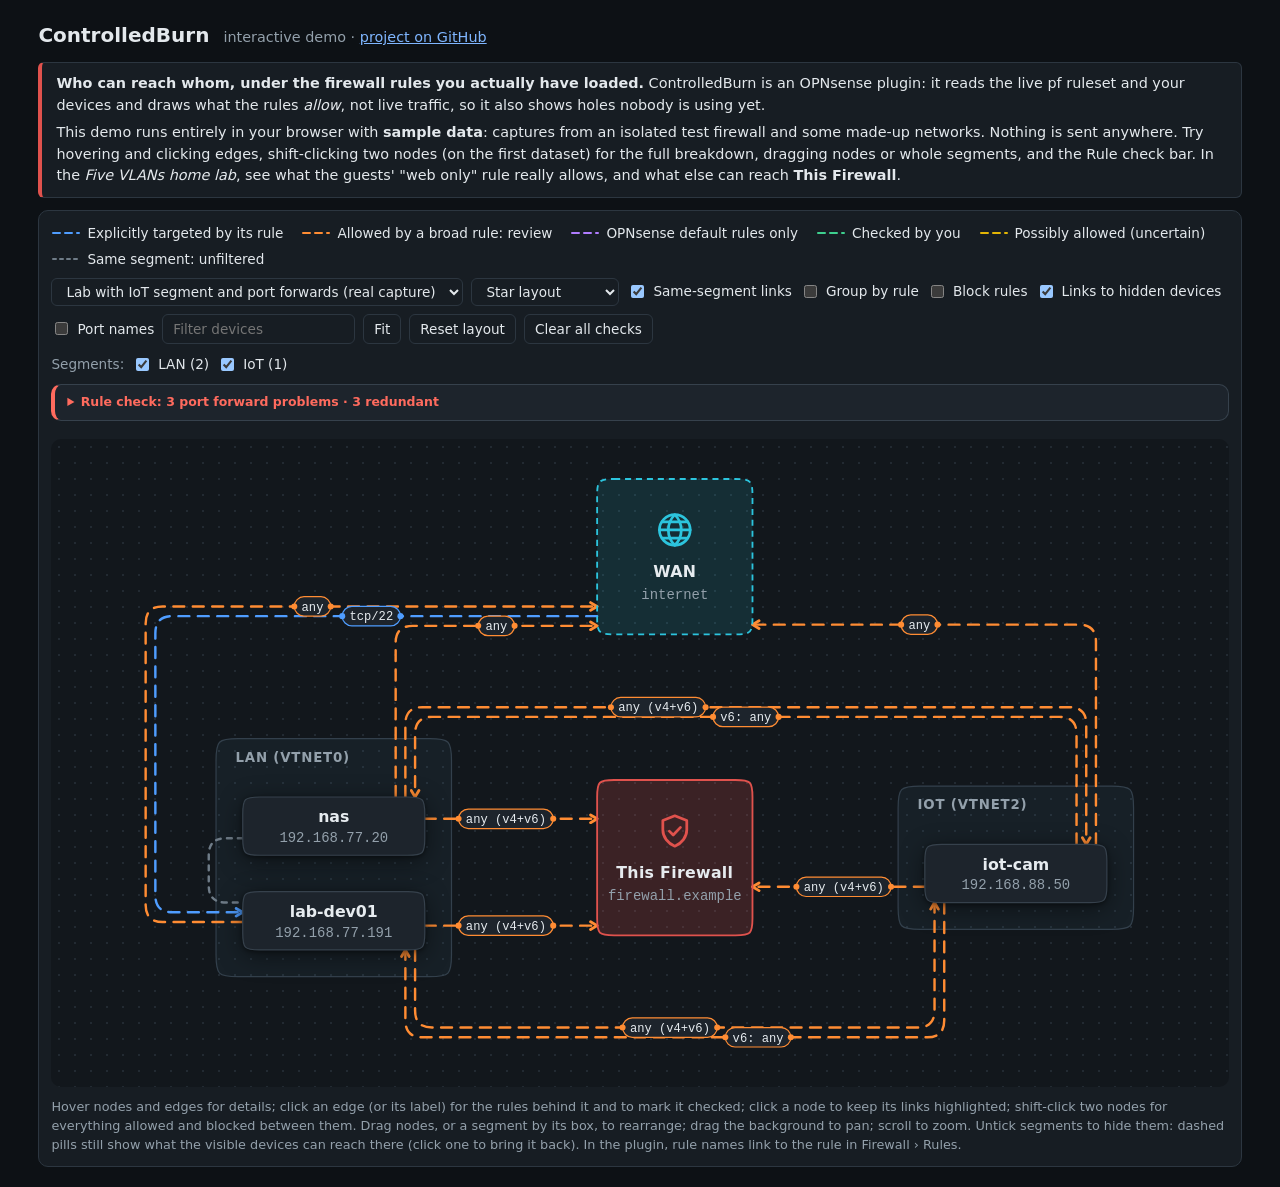
==== commit 73829686: "Show block rules: red pills for explicit blocks (v0.11.0) The engine now returns a top-level "blocks" ====
--- a/docs/demo/index.html
+++ b/docs/demo/index.html
@@ -56,6 +56,7 @@
     --cb-intended: #2f74c0;
     --cb-default: #7b4fd6;
     --cb-checked: #1f9d63;
+    --cb-blocked: #c4314b;
     --cb-label-bg: #ffffff;
     --cb-font: system-ui, -apple-system, "Segoe UI", Roboto, sans-serif;
     --cb-mono: ui-monospace, "SFMono-Regular", Menlo, Consolas, monospace;
@@ -91,6 +92,7 @@
     --cb-intended: #4f9dff;
     --cb-default: #b07cff;
     --cb-checked: #3ecf8e;
+    --cb-blocked: #ff5c77;
     --cb-label-bg: #1d242c;
     --cb-shadow: rgba(0, 0, 0, 0.45);
     --cb-tip-bg: #f1f4f6;
@@ -132,6 +134,10 @@
 .cb-node-rulehub .cb-node-body { fill: var(--cb-label-bg); stroke: var(--cb-edge); stroke-width: 1.6; filter: none; }
 .cb-node-rulehub .cb-node-name { font-size: 12px; }
 .cb-node-rulehub .cb-node-ip { fill: var(--cb-edge); }
+/* "block rules": a pill per explicit block rule, red, a heavier outline */
+.cb-node-blockhub .cb-node-body { fill: var(--cb-label-bg); stroke: var(--cb-edge); stroke-width: 2.2; filter: none; }
+.cb-node-blockhub .cb-node-name { font-size: 12px; fill: var(--cb-edge); }
+.cb-node-blockhub .cb-node-ip { fill: var(--cb-edge); }
 /* stand-in for a segment's devices hidden by the filter */
 .cb-node-ghost .cb-node-body { fill: transparent; stroke: var(--cb-muted); stroke-width: 1.2; stroke-dasharray: 4 4; filter: none; }
 .cb-node-ghost .cb-node-name { fill: var(--cb-muted); font-weight: 600; }
@@ -150,6 +156,8 @@
 }
 /* motion by kind, colour by audit state (cb-c-*) */
 .cb-edge-filtered .cb-edge-line { animation: cb-flow 1.6s linear infinite; }
+/* stand-in lines while a busy graph is dragged (routed again on drop) */
+.cb-drag-preview .cb-edge-line { stroke-dasharray: 2 6; opacity: 0.75; animation: none; pointer-events: none; }
 .cb-edge-uncertain .cb-edge-line { animation: cb-flow 4s linear infinite; }
 .cb-edge-unfiltered .cb-edge-line { stroke-dasharray: 4 5; }
 .cb-c-filtered { --cb-edge: var(--cb-allowed); }
@@ -158,6 +166,9 @@
 .cb-c-intended { --cb-edge: var(--cb-intended); }
 .cb-c-default { --cb-edge: var(--cb-default); }
 .cb-c-checked { --cb-edge: var(--cb-checked); }
+.cb-c-blocked { --cb-edge: var(--cb-blocked); }
+/* a block stops traffic: a still, solid line */
+.cb-edge-block .cb-edge-line { stroke-dasharray: none; stroke-width: 1.6; }
 /* changed since checked: green line, amber "changed" label */
 .cb-c-stale { --cb-edge: var(--cb-checked); }
 .cb-label.cb-c-stale .cb-label-bg { stroke: var(--cb-uncertain); stroke-width: 1.5; stroke-dasharray: 3 2; }
@@ -168,6 +179,7 @@
 
 .cb-arrow { fill: none; stroke-width: 2.6; stroke-linecap: round; stroke-linejoin: round; }
 .cb-arrow-filtered { stroke: var(--cb-allowed); }
+.cb-arrow-blocked { stroke: var(--cb-blocked); }
 .cb-arrow-uncertain { stroke: var(--cb-uncertain); }
 .cb-arrow-intended { stroke: var(--cb-intended); }
 .cb-arrow-default { stroke: var(--cb-default); }
@@ -386,10 +398,11 @@
           <option value="five-vlans">Five VLANs home lab (made up)</option>
         </select>
         <select id="cb-layout" aria-label="Layout"><option value="star">Star layout</option><option value="columns">Columns layout</option></select>
-        <label for="cb-show-unfiltered"><input type="checkbox" id="cb-show-unfiltered" checked> Same-segment links</label>
-        <label for="cb-group-rule" title="Merge the edges that one rule produces entirely into a hub for that rule. A rule gets a hub only when it produces at least 3 such edges and the hub draws fewer lines than the edges it replaces; otherwise its edges stay individual. Edges that several rules allow always stay individual."><input type="checkbox" id="cb-group-rule"> Group by rule</label>
+        <label for="cb-show-unfiltered" title="Grey links between devices on the same network segment. That traffic never passes through the firewall, so no rule can block it."><input type="checkbox" id="cb-show-unfiltered" checked> Same-segment links</label>
+        <label for="cb-group-rule" title="Merge the edges that one rule produces entirely into a hub for that rule. A rule gets a hub when it produces at least 3 such edges and the hub draws fewer lines than the edges it replaces, or when it produces 6 or more from or to a single node (one device, or one hidden segment); otherwise its edges stay individual. Edges that several rules allow always stay individual."><input type="checkbox" id="cb-group-rule"> Group by rule</label>
+        <label for="cb-show-blocks" title="Show a red pill for each block rule you wrote that actually blocks something, with a line from each device it blocks. The card lists the blocked ports per pair and what the rest of the pair still allows. The automatic blocks OPNsense adds and the default deny are not shown, nor are block rules that never apply (see the Rule check)."><input type="checkbox" id="cb-show-blocks"> Block rules</label>
         <label for="cb-hidden-links" title="When segments are hidden, still show what visible devices can reach among them"><input type="checkbox" id="cb-hidden-links" checked> Links to hidden devices</label>
-        <label for="cb-port-names"><input type="checkbox" id="cb-port-names"> Port names</label>
+        <label for="cb-port-names" title="Show service names instead of port numbers on edge tags and cards (tcp/ssh instead of tcp/22). Names come from a built-in list of common services; other ports stay as numbers."><input type="checkbox" id="cb-port-names"> Port names</label>
         <input id="cb-filter-query" type="search" placeholder="Filter devices" aria-label="Filter devices">
         <button id="cb-fit" type="button">Fit</button>
         <button id="cb-reset-layout" type="button">Reset layout</button>
@@ -444,8 +457,10 @@
     var GHOST_H = 40;          // stand-ins for a segment's hidden devices
     var GHOST_MIN_W = 110;
     var GHOST_GAP = 64;        // ...placed this far outside their segment box
-    var HUB_MIN = 3;
-    var BOX_MARGIN = 6;        // edges keep this far outside other segments' boxes           // "group by rule": a rule needs this many edges for a hub
+    var HUB_MIN = 3;           // "group by rule": a rule needs this many edges for a hub
+    var HUB_IMPACT = 6;        // ...or this many from or to one node, to mark its reach
+    var BOX_MARGIN = 6;        // edges keep this far outside other segments' boxes
+    var LIVE_ROUTE_MS = 40;    // routing slower than this: re-route a drag only on drop
     var STAR_GAP = 120;        // star layout: firewall to the boxes around it
 
     // 24x24 line icons, drawn with the node's text colour
@@ -709,6 +724,8 @@
      * opts.hiddenLinks: when the filter hides devices, keep a link from
      *   each visible device to a "ghost" per hidden segment it reaches or
      *   is reached from (default true)
+     * opts.showBlocks: a pill per explicit block rule, with a line from
+     *   each visible source it blocks (blockPills())
      */
     function buildModel(graph, opts) {
         opts = opts || {};
@@ -856,6 +873,9 @@
         if (opts.groupByRule) {
             edges = groupByRule(nodes, edges, graph.rules || {});
         }
+        if (opts.showBlocks) {
+            blockPills(nodes, edges, graph, visible, allById);
+        }
 
         var segments = ifOrder.filter(function (physical) {
             return nodes.some(function (n) { return n.segment === physical; });
@@ -879,7 +899,9 @@
      * "Group by rule" view: edges whose every allowed flow comes from one
      * and the same rule merge through a hub for that rule (sources -> hub
      * -> destinations), when the rule produces at least HUB_MIN of them
-     * and the hub draws fewer lines than the edges it replaces. A link to
+     * and the hub draws fewer lines than the edges it replaces, or at
+     * least HUB_IMPACT of them from or to a single node (a big reach worth
+     * marking, for at most two extra lines). A link to
      * hidden devices joins when every hidden pair it stands for comes
      * from that rule (the hub then leads to the ghost). Edges allowed by
      * several rules, uncertain-only edges and same-segment links stay as
@@ -916,9 +938,15 @@
             var srcSet = {};
             var dstSet = {};
             list.forEach(function (e) { srcSet[e.from] = true; dstSet[e.to] = true; });
-            // a hub replaces pairs with sources + destinations lines: only
-            // worth it when that's fewer (3 devices -> 1 isn't, 3 -> 14 is)
-            if (list.length < HUB_MIN || Object.keys(srcSet).length + Object.keys(dstSet).length >= list.length) {
+            // a hub replaces these lines with sources + destinations lines:
+            // worth it when that's fewer (3 devices -> 14 is, 3 -> 1 isn't),
+            // or, as a marker of a big reach, when one rule makes at least
+            // HUB_IMPACT lines from or to a single node (one device, or a
+            // hidden segment, whose pill is drawn once per visible segment)
+            // for at most two lines more
+            var hubLines = Object.keys(srcSet).length + Object.keys(dstSet).length;
+            if (list.length < HUB_MIN
+                    || (hubLines >= list.length && !(list.length >= HUB_IMPACT && hubLines <= list.length + 2))) {
                 return;
             }
             var hubId = 'rule:' + label;
@@ -988,6 +1016,138 @@
     }
 
     /**
+     * Whether blocked ranges cover everything in a family: tcp and udp on
+     * every usable port, and the other protocols.
+     */
+    function blocksEverything(ranges, family) {
+        var full = function (proto) {
+            return ranges.some(function (r) {
+                return (r.family || 'inet') === family && r.proto === proto
+                    && (r.from === null || (r.from <= 1 && r.to === 65535));
+            });
+        };
+        return full('tcp') && full('udp') && full('other');
+    }
+
+    /**
+     * Whether blocked and allowed ranges together decide everything in a
+     * family (tcp and udp on every usable port, and the other protocols):
+     * then a block reads best as "all but" what's allowed.
+     */
+    function decidesEverything(blocked, allowed, family) {
+        var ranges = blocked.concat(allowed).filter(function (r) { return (r.family || 'inet') === family; });
+        var protos = {};
+        ranges.forEach(function (r) { (protos[r.proto] = protos[r.proto] || []).push(r); });
+        if (!protos.tcp || !protos.udp || !protos.other) {
+            return false;
+        }
+        return Object.keys(protos).every(function (proto) {
+            var list = protos[proto];
+            if (list[0].from === null) {
+                return true;
+            }
+            var next = 1;
+            list.slice().sort(function (a, b) { return a.from - b.from; }).forEach(function (r) {
+                if (r.from <= next) {
+                    next = Math.max(next, r.to + 1);
+                }
+            });
+            return next > 65535;
+        });
+    }
+
+    /**
+     * "Block rules" view: a red pill per explicit block rule that decides
+     * something (graph.blocks: OPNsense's automatic blocks and the default
+     * deny aren't in it), with one line into it from each visible source
+     * it blocks. The pill names the rule and counts its pairs; each pair
+     * keeps its blocked ports and what the rest of the pair still allows,
+     * for the card. Adds the pills to nodes and their lines to edges.
+     */
+    function blockPills(nodes, edges, graph, visible, allById) {
+        var allowedBy = {};
+        graph.edges.forEach(function (e) {
+            if (e.kind === 'filtered' && e.allowed && e.allowed.length) {
+                allowedBy[e.from + '>' + e.to] = e;
+            }
+        });
+        var rules = graph.rules || {};
+        (graph.blocks || []).forEach(function (b) {
+            var pairs = b.pairs.filter(function (p) { return visible[p.from] && allById[p.to]; }).map(function (p) {
+                var fam = byFamily(p.blocked);
+                var present = (fam.v4.length ? 1 : 0) + (fam.v6.length ? 1 : 0);
+                var all = ['inet', 'inet6'].filter(function (f) { return blocksEverything(p.blocked, f); });
+                // blocked at only some of the destination's addresses (the
+                // firewall's, or named internet networks): say which
+                var at = {};
+                var partial = p.blocked.every(function (r) {
+                    (r.at || []).forEach(function (a) { at[a] = true; });
+                    return r.at && r.at.length;
+                });
+                var e = allowedBy[p.from + '>' + p.to];
+                var otherwise = e ? edgeLabel(e.allowed, e.uncertain, e.allows_all) : null;
+                // a hole cut out of an allowed edge: "all but" what it allows
+                // (in the same family: an IPv4 block has no hole because
+                // IPv6 allows something)
+                var holed = !partial && e && ['inet', 'inet6'].filter(function (f) {
+                    return byFamily(p.blocked)[f === 'inet' ? 'v4' : 'v6'].length;
+                }).every(function (f) {
+                    return byFamily(e.allowed)[f === 'inet' ? 'v4' : 'v6'].length && decidesEverything(p.blocked, e.allowed, f);
+                });
+                return {
+                    from: p.from,
+                    to: p.to,
+                    blocked: p.blocked,
+                    label: (holed ? 'all but ' + otherwise : all.length === present ? 'everything' : edgeLabel(p.blocked, false, all))
+                        + (partial ? ' to ' + Object.keys(at).join(', ') : ''),
+                    otherwise: otherwise
+                };
+            });
+            if (!pairs.length) {
+                return;
+            }
+            var id = 'block:' + b.rule;
+            var descr = (rules[b.rule] && rules[b.rule].descr) || b.rule;
+            var labels = {};
+            pairs.forEach(function (p) { labels[p.label] = true; });
+            var ports = Object.keys(labels);
+            var pill = {
+                id: id,
+                type: 'blockhub',
+                rule: b.rule,
+                name: descr,
+                ip: pairs.length + (pairs.length === 1 ? ' pair' : ' pairs') + (ports.length === 1 ? ' \u00b7 ' + ports[0] : ''),
+                colour: 'blocked',
+                segment: null,
+                aliases: [],
+                ipv6: [],
+                evaluable: true,
+                pairs: pairs,
+                h: GHOST_H
+            };
+            pill.nameShown = '\u2715 ' + truncate(descr, 22);
+            pill.ip = truncate(pill.ip, 30);
+            pill.w = Math.round(Math.max(GHOST_MIN_W, Math.max(pill.nameShown.length * 7.4, pill.ip.length * 7.2) + 28));
+            nodes.push(pill);
+            var bySource = {};
+            pairs.forEach(function (p) { (bySource[p.from] = bySource[p.from] || []).push(p); });
+            Object.keys(bySource).forEach(function (src) {
+                edges.push({
+                    id: 'b:' + src + '>' + id,
+                    from: src,
+                    to: id,
+                    block: id,
+                    kind: 'block',
+                    colour: 'blocked',
+                    allowed: [],
+                    label: '',
+                    pairs: bySource[src]
+                });
+            });
+        });
+    }
+
+    /**
      * The edge from a visible device to (or from) a ghost: what it reaches
      * among one segment's hidden devices. Its ports are the members'
      * together; its colour the most concerning member's. Members keep
@@ -1305,10 +1465,14 @@
      * segment), on the side facing the middle of their destinations,
      * stacked if several share a side, and clear of every box and node:
      * failing that side, another, else further out. Sources that are the firewall or
-     * WAN: beside that node instead.
+     * WAN: beside that node instead. Block pills ("Block rules") are placed
+     * the same way, facing the destinations they block.
      */
+    function isHub(n) {
+        return n.type === 'rulehub' || n.type === 'blockhub';
+    }
     function placeHubs(model, positions) {
-        var hubs = model.nodes.filter(function (n) { return n.type === 'rulehub'; });
+        var hubs = model.nodes.filter(isHub);
         if (!hubs.length) {
             return;
         }
@@ -1325,6 +1489,9 @@
                 if (e.to === h.id && byId[e.from]) { srcs.push(byId[e.from]); }
                 if (e.from === h.id && byId[e.to]) { dsts.push(byId[e.to]); }
             });
+            (h.pairs && h.type === 'blockhub' ? h.pairs : []).forEach(function (p) {
+                if (byId[p.to]) { dsts.push(byId[p.to]); }
+            });
             var seg = srcs.length && srcs[0].segment;
             var box = seg && boxes[seg] ? boxes[seg]
                 : srcs.length ? { x: srcs[0].x, y: srcs[0].y, w: srcs[0].w, h: srcs[0].h, id: srcs[0].id } : null;
@@ -1344,7 +1511,7 @@
         });
         // keep clear of segment boxes, other nodes and hubs already placed:
         // the preferred side first, then the others, then further out
-        var placed = model.nodes.filter(function (n) { return n.type !== 'rulehub'; })
+        var placed = model.nodes.filter(function (n) { return !isHub(n); })
             .map(function (n) { return { x: n.x, y: n.y, w: n.w, h: n.h }; })
             .concat(segmentBoxes(model));
         var clear = function (r) {
@@ -1937,7 +2104,7 @@
         // again from the grid routes with those pairs kept apart too
         var grid0 = JSON.stringify(routes);
         var apart = {};
-        for (var pass = 0; pass < 5; pass++) {
+        for (var pass = 0; pass < 8; pass++) {
             routes = JSON.parse(grid0);
             assignLanes(model, routes, apart);
             var clashes = laneClashes(routes);
@@ -3101,6 +3268,22 @@
             hl.push('Click the line for the pairs and the rule.');
             return hl;
         }
+        if (item.kind && item.block) {
+            var bl = [byId[item.from].name + ' \u2192 blocked by ' + byId[item.to].name];
+            item.pairs.forEach(function (p) {
+                bl.push(truncate(byId[p.to] ? byId[p.to].name : p.to, TIP_RULE_CHARS) + ':  ' + truncate(p.label, TIP_RULE_CHARS));
+            });
+            bl.push('Click the line for the ports and the rule.');
+            return bl;
+        }
+        if (item.type === 'blockhub') {
+            var bsrcs = {};
+            item.pairs.forEach(function (p) { bsrcs[p.from] = true; });
+            return [item.name, 'Block rule: decides ' + item.pairs.length + ' device pair(s) from '
+                + Object.keys(bsrcs).length + ' source(s). Lines come from the devices it blocks.',
+                'Rules are checked in order: this one blocks what no rule above it allowed.',
+                'Click to highlight its lines. Untick "Block rules" to hide these.'];
+        }
         if (item.type === 'rulehub') {
             var srcs = {};
             var dsts = {};
@@ -3185,7 +3368,8 @@
      * and positions() (current node centres, for saving a layout).
      *
      * opts.showUnfiltered, opts.positions, opts.layout ('star' or
-     *   'columns'), opts.hiddenLinks, opts.groupByRule: see buildModel()
+     *   'columns'), opts.hiddenLinks, opts.groupByRule, opts.showBlocks:
+     *   see buildModel()
      *   / layout()
      * opts.onShowSegment: function(segmentId) to unhide a segment, from a
      *   ghost (a filtered-out segment's stand-in) or a grouped edge's card
@@ -3220,7 +3404,7 @@
         var defs = el('defs', {}, svg);
         // sized in user space (not scaled by the line's stroke width) so the
         // heads stay small; a thick stroke on a short chevron keeps them bold
-        ['filtered', 'uncertain', 'intended', 'default', 'checked', 'stale'].forEach(function (kind) {
+        ['filtered', 'uncertain', 'intended', 'default', 'checked', 'stale', 'blocked'].forEach(function (kind) {
             var m = el('marker', {
                 id: 'cb-arrow-' + kind, viewBox: '0 0 10 10', refX: '8', refY: '5',
                 markerWidth: '9', markerHeight: '9', markerUnits: 'userSpaceOnUse',
@@ -3232,6 +3416,8 @@
         var gSegments = el('g', {}, viewport);
         var gEdges = el('g', {}, viewport);
         var gLabels = el('g', {}, viewport);
+        // straight stand-in lines while a drag defers routing
+        var gPreview = el('g', { 'class': 'cb-drag-preview' }, viewport);
         var gNodes = el('g', {}, viewport);
 
         var tip = document.createElement('div');
@@ -3347,6 +3533,28 @@
                     rows.uncertain.forEach(function (r) { ruleLine(ub, r); });
                 }
             };
+            if (e.block) {
+                var pill = byId[e.block];
+                div('cb-card-note', card, 'Blocked by one rule: ' + pill.name + '. What it blocks from here:');
+                e.pairs.forEach(function (p) {
+                    var item = div('cb-card-item', card);
+                    var portBox = div('cb-card-portbox', item);
+                    div('cb-card-port', portBox, p.label);
+                    var rb = div('cb-card-rules', item);
+                    div('cb-card-rule-name', rb, '\u2192 ' + (byId[p.to] ? byId[p.to].name : p.to));
+                    div('cb-card-nolink', rb, p.otherwise ? 'Otherwise allowed: ' + p.otherwise : 'Nothing else allowed');
+                });
+                div('cb-card-section', card, 'The rule');
+                ruleLine(div('cb-card-rules', card), {
+                    name: pill.name,
+                    link: opts.ruleLink ? opts.ruleLink(pill.rule) : null
+                });
+                lastCardEvt = { clientX: evt.clientX, clientY: evt.clientY };
+                var bbox = container.getBoundingClientRect();
+                card.style.left = Math.max(8, Math.min(evt.clientX - bbox.left + 12, bbox.width - card.offsetWidth - 8)) + 'px';
+                card.style.top = Math.max(8, Math.min(evt.clientY - bbox.top + 12, bbox.height - card.offsetHeight - 8)) + 'px';
+                return;
+            }
             if (e.hub) {
                 var hubNode = byId[e.hub];
                 div('cb-card-note', card, 'Allowed by one rule: ' + hubNode.name + '. Each pair this line stands for:');
@@ -3549,11 +3757,15 @@
         var edgeEls = {};
         var routes = {};
         var labelBoxes = {};
+        var lastRouteMs = 0;
         function drawEdges() {
             gEdges.textContent = '';
             gLabels.textContent = '';
+            gPreview.textContent = '';
             edgeEls = {};
+            var started = Date.now();
             routes = routeAll(model);
+            lastRouteMs = Date.now() - started;
             labelBoxes = placeLabels(model, routes);
             model.edges.forEach(function (e) {
                 var pts = routes[e.id];
@@ -3593,7 +3805,7 @@
             gNodes.textContent = '';
             model.nodes.forEach(function (n) {
                 var cls = 'cb-node cb-node-' + n.type + (n.evaluable || n.type !== 'device' ? '' : ' cb-node-off')
-                    + (n.type === 'rulehub' ? ' cb-c-' + n.colour : '');
+                    + (isHub(n) ? ' cb-c-' + n.colour : '');
                 var g = el('g', { 'class': cls, transform: 'translate(' + n.x + ',' + n.y + ')' }, gNodes);
                 el('path', { d: squirclePath(0, 0, n.w, n.h, 14), 'class': 'cb-node-body' }, g);
                 if (ICONS[n.type]) {
@@ -3780,13 +3992,22 @@
                         it.n.el.setAttribute('transform', 'translate(' + it.n.x + ',' + it.n.y + ')');
                     }
                 });
+                if (!drag.moved) {
+                    // slow routing (a busy graph): don't re-route on every
+                    // frame of the drag, only once it's dropped
+                    drag.deferred = lastRouteMs > LIVE_ROUTE_MS;
+                }
                 drag.moved = true;
                 hideTip();
                 if (!frame) {
                     frame = requestAnimationFrame(function () {
                         frame = null;
                         drawSegments();
-                        drawEdges();
+                        if (drag && drag.deferred) {
+                            dragPreview();
+                        } else {
+                            drawEdges();
+                        }
                     });
                 }
             } else if (pan) {
@@ -3799,7 +4020,44 @@
                 applyView();
             }
         });
+        // while a deferred drag lasts: the dragged nodes' edges are hidden
+        // and stood in for by straight lines between node centres; every
+        // other edge keeps its route
+        function dragPreview() {
+            var moving = {};
+            drag.items.forEach(function (it) { moving[it.n.id] = true; });
+            gPreview.textContent = '';
+            model.edges.forEach(function (e) {
+                if (!moving[e.from] && !moving[e.to]) {
+                    return;
+                }
+                var parts = edgeEls[e.id];
+                if (parts) {
+                    parts.g.style.display = 'none';
+                    if (parts.label) {
+                        parts.label.style.display = 'none';
+                    }
+                }
+                var a = byId[e.from];
+                var b = byId[e.to];
+                if (a && b) {
+                    var line = el('g', { 'class': 'cb-edge cb-c-' + e.colour }, gPreview);
+                    el('path', {
+                        d: 'M' + (a.x + a.w / 2) + ',' + (a.y + a.h / 2) + ' L' + (b.x + b.w / 2) + ',' + (b.y + b.h / 2),
+                        'class': 'cb-edge-line'
+                    }, line);
+                }
+            });
+        }
         function endPointer(evt) {
+            if (drag && drag.moved && drag.deferred) {
+                if (frame) {
+                    cancelAnimationFrame(frame);
+                    frame = null;
+                }
+                drawSegments();
+                drawEdges();
+            }
             if (drag && drag.moved && typeof opts.onMove === 'function') {
                 opts.onMove(positions());
             }
@@ -3924,7 +4182,7 @@
 </script>
 <script>
 (function () {
-  var data = {"port-forwards":{"nodes":[{"id":"device:bc:24:11:88:03:03","type":"device","label":"iot-cam\n192.168.88.50","if":"vtnet2","aliases":[],"ipv6":["fd00:88::be24:11ff:fe88:303"],"ipv6_assumed":true,"evaluable":true},{"id":"device:bc:24:11:77:03:02","type":"device","label":"nas\n192.168.77.20","if":"vtnet0","aliases":[],"ipv6":["fd00:77::be24:11ff:fe77:302"],"ipv6_assumed":true,"evaluable":true},{"id":"device:bc:24:11:00:ef:67","type":"device","label":"lab-dev01\n192.168.77.191","if":"vtnet0","aliases":[],"ipv6":["fd00:77::be24:11ff:fe00:ef67"],"ipv6_assumed":true,"evaluable":true},{"id":"firewall","type":"firewall","label":"This Firewall","evaluable":true},{"id":"wan","type":"wan","label":"WAN","evaluable":true,"pending":false}],"edges":[{"from":"device:bc:24:11:88:03:03","to":"device:bc:24:11:77:03:02","kind":"filtered","allowed":[{"proto":"tcp","from":1,"to":65535,"rules":["8d30a349-cab5-4601-a724-7ca3d096673a"],"family":"inet6","intended":false,"default":false},{"proto":"udp","from":1,"to":65535,"rules":["8d30a349-cab5-4601-a724-7ca3d096673a"],"family":"inet6","intended":false,"default":false},{"proto":"icmp","from":null,"to":null,"rules":["8d30a349-cab5-4601-a724-7ca3d096673a"],"family":"inet6","intended":false,"default":false},{"proto":"ipv6-icmp","from":null,"to":null,"rules":["7355b5da99f40893221b6c4140de1006"],"family":"inet6","intended":false,"default":true},{"proto":"other","from":null,"to":null,"rules":["8d30a349-cab5-4601-a724-7ca3d096673a"],"family":"inet6","intended":false,"default":false}],"uncertain":false,"uncertain_rules":[],"conditional":false,"allows_all":["inet6"],"intended":false,"default":false},{"from":"device:bc:24:11:88:03:03","to":"device:bc:24:11:00:ef:67","kind":"filtered","allowed":[{"proto":"tcp","from":1,"to":65535,"rules":["8d30a349-cab5-4601-a724-7ca3d096673a"],"family":"inet6","intended":false,"default":false},{"proto":"udp","from":1,"to":65535,"rules":["8d30a349-cab5-4601-a724-7ca3d096673a"],"family":"inet6","intended":false,"default":false},{"proto":"icmp","from":null,"to":null,"rules":["8d30a349-cab5-4601-a724-7ca3d096673a"],"family":"inet6","intended":false,"default":false},{"proto":"ipv6-icmp","from":null,"to":null,"rules":["7355b5da99f40893221b6c4140de1006"],"family":"inet6","intended":false,"default":true},{"proto":"other","from":null,"to":null,"rules":["8d30a349-cab5-4601-a724-7ca3d096673a"],"family":"inet6","intended":false,"default":false}],"uncertain":false,"uncertain_rules":[],"conditional":false,"allows_all":["inet6"],"intended":false,"default":false},{"from":"device:bc:24:11:88:03:03","to":"firewall","kind":"filtered","allowed":[{"proto":"udp","from":67,"to":67,"rules":["154865da201b3e32cf77addbb19b8224"],"intended":true,"default":false},{"proto":"tcp","from":1,"to":65535,"rules":["62fc486c-70e5-437d-8e52-5a35495b9b3e"],"intended":false,"default":false},{"proto":"udp","from":1,"to":66,"rules":["62fc486c-70e5-437d-8e52-5a35495b9b3e"],"intended":false,"default":false},{"proto":"udp","from":68,"to":65535,"rules":["62fc486c-70e5-437d-8e52-5a35495b9b3e"],"intended":false,"default":false},{"proto":"icmp","from":null,"to":null,"rules":["62fc486c-70e5-437d-8e52-5a35495b9b3e"],"intended":false,"default":false},{"proto":"other","from":null,"to":null,"rules":["62fc486c-70e5-437d-8e52-5a35495b9b3e"],"intended":false,"default":false},{"proto":"tcp","from":1,"to":65535,"rules":["8d30a349-cab5-4601-a724-7ca3d096673a"],"family":"inet6","intended":false,"default":false},{"proto":"udp","from":1,"to":66,"rules":["8d30a349-cab5-4601-a724-7ca3d096673a"],"family":"inet6","intended":false,"default":false},{"proto":"udp","from":67,"to":67,"rules":["154865da201b3e32cf77addbb19b8224"],"family":"inet6","intended":true,"default":false},{"proto":"udp","from":68,"to":65535,"rules":["8d30a349-cab5-4601-a724-7ca3d096673a"],"family":"inet6","intended":false,"default":false},{"proto":"icmp","from":null,"to":null,"rules":["8d30a349-cab5-4601-a724-7ca3d096673a"],"family":"inet6","intended":false,"default":false},{"proto":"ipv6-icmp","from":null,"to":null,"rules":["7355b5da99f40893221b6c4140de1006"],"family":"inet6","intended":false,"default":true},{"proto":"other","from":null,"to":null,"rules":["8d30a349-cab5-4601-a724-7ca3d096673a"],"family":"inet6","intended":false,"default":false}],"uncertain":false,"uncertain_rules":[],"conditional":true,"allows_all":["inet","inet6"],"intended":false,"default":false},{"from":"device:bc:24:11:88:03:03","to":"wan","kind":"filtered","allowed":[{"proto":"tcp","from":1,"to":65535,"rules":["62fc486c-70e5-437d-8e52-5a35495b9b3e"],"intended":false,"default":false},{"proto":"udp","from":1,"to":65535,"rules":["62fc486c-70e5-437d-8e52-5a35495b9b3e"],"intended":false,"default":false},{"proto":"icmp","from":null,"to":null,"rules":["62fc486c-70e5-437d-8e52-5a35495b9b3e"],"intended":false,"default":false},{"proto":"other","from":null,"to":null,"rules":["62fc486c-70e5-437d-8e52-5a35495b9b3e"],"intended":false,"default":false}],"uncertain":false,"uncertain_rules":[],"conditional":false,"allows_all":["inet"],"intended":false,"default":false},{"from":"device:bc:24:11:77:03:02","to":"device:bc:24:11:88:03:03","kind":"filtered","allowed":[{"proto":"tcp","from":1,"to":65535,"rules":["ed63d6ed-e427-474e-ae54-17f37c3df05d"],"intended":false,"default":false},{"proto":"udp","from":1,"to":65535,"rules":["ed63d6ed-e427-474e-ae54-17f37c3df05d"],"intended":false,"default":false},{"proto":"icmp","from":null,"to":null,"rules":["ed63d6ed-e427-474e-ae54-17f37c3df05d"],"intended":false,"default":false},{"proto":"other","from":null,"to":null,"rules":["ed63d6ed-e427-474e-ae54-17f37c3df05d"],"intended":false,"default":false},{"proto":"tcp","from":1,"to":65535,"rules":["1672a639-40f0-48a3-8859-9b965d0917be"],"family":"inet6","intended":false,"default":false},{"proto":"udp","from":1,"to":65535,"rules":["1672a639-40f0-48a3-8859-9b965d0917be"],"family":"inet6","intended":false,"default":false},{"proto":"icmp","from":null,"to":null,"rules":["1672a639-40f0-48a3-8859-9b965d0917be"],"family":"inet6","intended":false,"default":false},{"proto":"ipv6-icmp","from":null,"to":null,"rules":["7355b5da99f40893221b6c4140de1006"],"family":"inet6","intended":false,"default":true},{"proto":"other","from":null,"to":null,"rules":["1672a639-40f0-48a3-8859-9b965d0917be"],"family":"inet6","intended":false,"default":false}],"uncertain":false,"uncertain_rules":[],"conditional":false,"allows_all":["inet","inet6"],"intended":false,"default":false},{"from":"device:bc:24:11:77:03:02","to":"device:bc:24:11:00:ef:67","kind":"unfiltered"},{"from":"device:bc:24:11:77:03:02","to":"firewall","kind":"filtered","allowed":[{"proto":"tcp","from":1,"to":21,"rules":["ed63d6ed-e427-474e-ae54-17f37c3df05d"],"intended":false,"default":false},{"proto":"tcp","from":22,"to":22,"rules":["60533d555322b9f6a009f71c1c471480"],"intended":true,"default":true},{"proto":"tcp","from":23,"to":79,"rules":["ed63d6ed-e427-474e-ae54-17f37c3df05d"],"intended":false,"default":false},{"proto":"tcp","from":80,"to":80,"rules":["01e83daa25c4483dee217a7ecd7c9a88"],"intended":true,"default":true},{"proto":"tcp","from":81,"to":442,"rules":["ed63d6ed-e427-474e-ae54-17f37c3df05d"],"intended":false,"default":false},{"proto":"tcp","from":443,"to":443,"rules":["3345e04986bd5750d23b77cbbb21271f"],"intended":true,"default":true},{"proto":"tcp","from":444,"to":65535,"rules":["ed63d6ed-e427-474e-ae54-17f37c3df05d"],"intended":false,"default":false},{"proto":"udp","from":1,"to":66,"rules":["ed63d6ed-e427-474e-ae54-17f37c3df05d"],"intended":false,"default":false},{"proto":"udp","from":67,"to":67,"rules":["ac5d6855f1bc6d537c949fd7ce458587"],"intended":true,"default":true},{"proto":"udp","from":68,"to":65535,"rules":["ed63d6ed-e427-474e-ae54-17f37c3df05d"],"intended":false,"default":false},{"proto":"icmp","from":null,"to":null,"rules":["ed63d6ed-e427-474e-ae54-17f37c3df05d"],"intended":false,"default":false},{"proto":"other","from":null,"to":null,"rules":["ed63d6ed-e427-474e-ae54-17f37c3df05d"],"intended":false,"default":false},{"proto":"tcp","from":1,"to":21,"rules":["1672a639-40f0-48a3-8859-9b965d0917be"],"family":"inet6","intended":false,"default":false},{"proto":"tcp","from":22,"to":22,"rules":["60533d555322b9f6a009f71c1c471480"],"family":"inet6","intended":true,"default":true},{"proto":"tcp","from":23,"to":79,"rules":["1672a639-40f0-48a3-8859-9b965d0917be"],"family":"inet6","intended":false,"default":false},{"proto":"tcp","from":80,"to":80,"rules":["01e83daa25c4483dee217a7ecd7c9a88"],"family":"inet6","intended":true,"default":true},{"proto":"tcp","from":81,"to":442,"rules":["1672a639-40f0-48a3-8859-9b965d0917be"],"family":"inet6","intended":false,"default":false},{"proto":"tcp","from":443,"to":443,"rules":["3345e04986bd5750d23b77cbbb21271f"],"family":"inet6","intended":true,"default":true},{"proto":"tcp","from":444,"to":65535,"rules":["1672a639-40f0-48a3-8859-9b965d0917be"],"family":"inet6","intended":false,"default":false},{"proto":"udp","from":1,"to":66,"rules":["1672a639-40f0-48a3-8859-9b965d0917be"],"family":"inet6","intended":false,"default":false},{"proto":"udp","from":67,"to":67,"rules":["ac5d6855f1bc6d537c949fd7ce458587"],"family":"inet6","intended":true,"default":true},{"proto":"udp","from":68,"to":65535,"rules":["1672a639-40f0-48a3-8859-9b965d0917be"],"family":"inet6","intended":false,"default":false},{"proto":"icmp","from":null,"to":null,"rules":["1672a639-40f0-48a3-8859-9b965d0917be"],"family":"inet6","intended":false,"default":false},{"proto":"ipv6-icmp","from":null,"to":null,"rules":["7355b5da99f40893221b6c4140de1006"],"family":"inet6","intended":false,"default":true},{"proto":"other","from":null,"to":null,"rules":["1672a639-40f0-48a3-8859-9b965d0917be"],"family":"inet6","intended":false,"default":false}],"uncertain":false,"uncertain_rules":[],"conditional":true,"allows_all":["inet","inet6"],"intended":false,"default":false},{"from":"device:bc:24:11:77:03:02","to":"wan","kind":"filtered","allowed":[{"proto":"tcp","from":1,"to":65535,"rules":["ed63d6ed-e427-474e-ae54-17f37c3df05d"],"intended":false,"default":false},{"proto":"udp","from":1,"to":65535,"rules":["ed63d6ed-e427-474e-ae54-17f37c3df05d"],"intended":false,"default":false},{"proto":"icmp","from":null,"to":null,"rules":["ed63d6ed-e427-474e-ae54-17f37c3df05d"],"intended":false,"default":false},{"proto":"other","from":null,"to":null,"rules":["ed63d6ed-e427-474e-ae54-17f37c3df05d"],"intended":false,"default":false}],"uncertain":false,"uncertain_rules":[],"conditional":false,"allows_all":["inet"],"intended":false,"default":false},{"from":"device:bc:24:11:00:ef:67","to":"device:bc:24:11:88:03:03","kind":"filtered","allowed":[{"proto":"tcp","from":1,"to":65535,"rules":["ed63d6ed-e427-474e-ae54-17f37c3df05d"],"intended":false,"default":false},{"proto":"udp","from":1,"to":65535,"rules":["ed63d6ed-e427-474e-ae54-17f37c3df05d"],"intended":false,"default":false},{"proto":"icmp","from":null,"to":null,"rules":["ed63d6ed-e427-474e-ae54-17f37c3df05d"],"intended":false,"default":false},{"proto":"other","from":null,"to":null,"rules":["ed63d6ed-e427-474e-ae54-17f37c3df05d"],"intended":false,"default":false},{"proto":"tcp","from":1,"to":65535,"rules":["1672a639-40f0-48a3-8859-9b965d0917be"],"family":"inet6","intended":false,"default":false},{"proto":"udp","from":1,"to":65535,"rules":["1672a639-40f0-48a3-8859-9b965d0917be"],"family":"inet6","intended":false,"default":false},{"proto":"icmp","from":null,"to":null,"rules":["1672a639-40f0-48a3-8859-9b965d0917be"],"family":"inet6","intended":false,"default":false},{"proto":"ipv6-icmp","from":null,"to":null,"rules":["7355b5da99f40893221b6c4140de1006"],"family":"inet6","intended":false,"default":true},{"proto":"other","from":null,"to":null,"rules":["1672a639-40f0-48a3-8859-9b965d0917be"],"family":"inet6","intended":false,"default":false}],"uncertain":false,"uncertain_rules":[],"conditional":false,"allows_all":["inet","inet6"],"intended":false,"default":false},{"from":"device:bc:24:11:00:ef:67","to":"device:bc:24:11:77:03:02","kind":"unfiltered"},{"from":"device:bc:24:11:00:ef:67","to":"firewall","kind":"filtered","allowed":[{"proto":"tcp","from":1,"to":21,"rules":["ed63d6ed-e427-474e-ae54-17f37c3df05d"],"intended":false,"default":false},{"proto":"tcp","from":22,"to":22,"rules":["60533d555322b9f6a009f71c1c471480"],"intended":true,"default":true},{"proto":"tcp","from":23,"to":79,"rules":["ed63d6ed-e427-474e-ae54-17f37c3df05d"],"intended":false,"default":false},{"proto":"tcp","from":80,"to":80,"rules":["01e83daa25c4483dee217a7ecd7c9a88"],"intended":true,"default":true},{"proto":"tcp","from":81,"to":442,"rules":["ed63d6ed-e427-474e-ae54-17f37c3df05d"],"intended":false,"default":false},{"proto":"tcp","from":443,"to":443,"rules":["3345e04986bd5750d23b77cbbb21271f"],"intended":true,"default":true},{"proto":"tcp","from":444,"to":65535,"rules":["ed63d6ed-e427-474e-ae54-17f37c3df05d"],"intended":false,"default":false},{"proto":"udp","from":1,"to":66,"rules":["ed63d6ed-e427-474e-ae54-17f37c3df05d"],"intended":false,"default":false},{"proto":"udp","from":67,"to":67,"rules":["ac5d6855f1bc6d537c949fd7ce458587"],"intended":true,"default":true},{"proto":"udp","from":68,"to":65535,"rules":["ed63d6ed-e427-474e-ae54-17f37c3df05d"],"intended":false,"default":false},{"proto":"icmp","from":null,"to":null,"rules":["ed63d6ed-e427-474e-ae54-17f37c3df05d"],"intended":false,"default":false},{"proto":"other","from":null,"to":null,"rules":["ed63d6ed-e427-474e-ae54-17f37c3df05d"],"intended":false,"default":false},{"proto":"tcp","from":1,"to":21,"rules":["1672a639-40f0-48a3-8859-9b965d0917be"],"family":"inet6","intended":false,"default":false},{"proto":"tcp","from":22,"to":22,"rules":["60533d555322b9f6a009f71c1c471480"],"family":"inet6","intended":true,"default":true},{"proto":"tcp","from":23,"to":79,"rules":["1672a639-40f0-48a3-8859-9b965d0917be"],"family":"inet6","intended":false,"default":false},{"proto":"tcp","from":80,"to":80,"rules":["01e83daa25c4483dee217a7ecd7c9a88"],"family":"inet6","intended":true,"default":true},{"proto":"tcp","from":81,"to":442,"rules":["1672a639-40f0-48a3-8859-9b965d0917be"],"family":"inet6","intended":false,"default":false},{"proto":"tcp","from":443,"to":443,"rules":["3345e04986bd5750d23b77cbbb21271f"],"family":"inet6","intended":true,"default":true},{"proto":"tcp","from":444,"to":65535,"rules":["1672a639-40f0-48a3-8859-9b965d0917be"],"family":"inet6","intended":false,"default":false},{"proto":"udp","from":1,"to":66,"rules":["1672a639-40f0-48a3-8859-9b965d0917be"],"family":"inet6","intended":false,"default":false},{"proto":"udp","from":67,"to":67,"rules":["ac5d6855f1bc6d537c949fd7ce458587"],"family":"inet6","intended":true,"default":true},{"proto":"udp","from":68,"to":65535,"rules":["1672a639-40f0-48a3-8859-9b965d0917be"],"family":"inet6","intended":false,"default":false},{"proto":"icmp","from":null,"to":null,"rules":["1672a639-40f0-48a3-8859-9b965d0917be"],"family":"inet6","intended":false,"default":false},{"proto":"ipv6-icmp","from":null,"to":null,"rules":["7355b5da99f40893221b6c4140de1006"],"family":"inet6","intended":false,"default":true},{"proto":"other","from":null,"to":null,"rules":["1672a639-40f0-48a3-8859-9b965d0917be"],"family":"inet6","intended":false,"default":false}],"uncertain":false,"uncertain_rules":[],"conditional":true,"allows_all":["inet","inet6"],"intended":false,"default":false},{"from":"device:bc:24:11:00:ef:67","to":"wan","kind":"filtered","allowed":[{"proto":"tcp","from":1,"to":65535,"rules":["ed63d6ed-e427-474e-ae54-17f37c3df05d"],"intended":false,"default":false},{"proto":"udp","from":1,"to":65535,"rules":["ed63d6ed-e427-474e-ae54-17f37c3df05d"],"intended":false,"default":false},{"proto":"icmp","from":null,"to":null,"rules":["ed63d6ed-e427-474e-ae54-17f37c3df05d"],"intended":false,"default":false},{"proto":"other","from":null,"to":null,"rules":["ed63d6ed-e427-474e-ae54-17f37c3df05d"],"intended":false,"default":false}],"uncertain":false,"uncertain_rules":[],"conditional":false,"allows_all":["inet"],"intended":false,"default":false},{"from":"wan","to":"device:bc:24:11:00:ef:67","kind":"filtered","allowed":[{"proto":"tcp","from":22,"to":22,"rules":["fwd-4"],"intended":true,"default":false}],"uncertain":false,"uncertain_rules":[],"conditional":false,"intended":true,"default":false,"forwards":[{"label":"fwd-4","text":"rdr pass on vtnet1 inet proto tcp from any to (vtnet1) port = 2222 -> 192.168.77.191 port 22","pass":true,"proto":"tcp","ext":[2222,2222],"int":[22,22],"target":"192.168.77.191","allowed":true}]}],"rules":{"7355b5da99f40893221b6c4140de1006":{"descr":"IPv6 RFC4890 requirements (ICMP)","automatic":true},"154865da201b3e32cf77addbb19b8224":{"descr":"pass in log quick on vtnet2 proto udp from any port = bootpc to (self) port = bootps keep state label \"154865da201b3e32cf77addbb19b8224\"","automatic":false},"ac5d6855f1bc6d537c949fd7ce458587":{"descr":"allow access to DHCP server","automatic":true},"60533d555322b9f6a009f71c1c471480":{"descr":"anti-lockout rule","automatic":true},"01e83daa25c4483dee217a7ecd7c9a88":{"descr":"anti-lockout rule","automatic":true},"3345e04986bd5750d23b77cbbb21271f":{"descr":"anti-lockout rule","automatic":true},"ed63d6ed-e427-474e-ae54-17f37c3df05d":{"descr":"Default allow LAN to any rule","automatic":false},"1672a639-40f0-48a3-8859-9b965d0917be":{"descr":"Default allow LAN IPv6 to any rule","automatic":false},"62fc486c-70e5-437d-8e52-5a35495b9b3e":{"descr":"pass in quick on vtnet2 inet all flags S/SA keep state label \"62fc486c-70e5-437d-8e52-5a35495b9b3e\"","automatic":false},"8d30a349-cab5-4601-a724-7ca3d096673a":{"descr":"pass in quick on vtnet2 inet6 from fe80::/10 to fe80::/10 flags S/SA keep state label \"8d30a349-cab5-4601-a724-7ca3d096673a\"","automatic":false},"fwd-4":{"descr":"Port forward (Firewall Rule: Pass): rdr pass on vtnet1 inet proto tcp from any to (vtnet1) port = 2222 -> 192.168.77.191 port 22","automatic":false}},"hostname":"firewall.example","interfaces":{"vtnet0":{"key":"lan","descr":"LAN"},"vtnet1":{"key":"wan","descr":"WAN"},"vtnet2":{"key":"opt1","descr":"IoT"}},"unparsed_count":0,"unparsed":[],"dead_rules":[{"label":"nolabel-0","descr":"block drop in log on ! vtnet2 inet6 from fd00:88::/64 to any","action":"block","automatic":true,"kind":"redundant","by":"02f4bab031b57d1e30553ce08e0ec131","by_descr":"Default deny / state violation rule","by_action":"block","by_position":"later","pairs":[]},{"label":"nolabel-1","descr":"block drop in log inet6 from fd00:88::1 to any","action":"block","automatic":true,"kind":"redundant","by":"02f4bab031b57d1e30553ce08e0ec131","by_descr":"Default deny / state violation rule","by_action":"block","by_position":"later","pairs":[]},{"label":"nolabel-2","descr":"block drop in log on vtnet2 inet6 from fe80::be24:11ff:fef3:3380 to any","action":"block","automatic":true,"kind":"redundant","by":"02f4bab031b57d1e30553ce08e0ec131","by_descr":"Default deny / state violation rule","by_action":"block","by_position":"later","pairs":[]},{"label":"nolabel-3","descr":"block drop in log on ! vtnet0 inet6 from fd00:77::/64 to any","action":"block","automatic":true,"kind":"redundant","by":"02f4bab031b57d1e30553ce08e0ec131","by_descr":"Default deny / state violation rule","by_action":"block","by_position":"later","pairs":[]},{"label":"nolabel-4","descr":"block drop in log inet6 from fd00:77::1 to any","action":"block","automatic":true,"kind":"redundant","by":"02f4bab031b57d1e30553ce08e0ec131","by_descr":"Default deny / state violation rule","by_action":"block","by_position":"later","pairs":[]},{"label":"nolabel-5","descr":"block drop in log on vtnet0 inet6 from fe80::be24:11ff:fe2a:1f74 to any","action":"block","automatic":true,"kind":"redundant","by":"02f4bab031b57d1e30553ce08e0ec131","by_descr":"Default deny / state violation rule","by_action":"block","by_position":"later","pairs":[]},{"label":"nolabel-6","descr":"block drop in log on vtnet1 inet6 from fe80::be24:11ff:fe5b:f960 to any","action":"block","automatic":true,"kind":"redundant","by":"02f4bab031b57d1e30553ce08e0ec131","by_descr":"Default deny / state violation rule","by_action":"block","by_position":"later","pairs":[]},{"label":"nolabel-7","descr":"block drop in log on ! vtnet2 inet from 192.168.88.0/24 to any","action":"block","automatic":true,"kind":"redundant","by":"02f4bab031b57d1e30553ce08e0ec131","by_descr":"Default deny / state violation rule","by_action":"block","by_position":"later","pairs":[]},{"label":"nolabel-8","descr":"block drop in log inet from 192.168.88.1 to any","action":"block","automatic":true,"kind":"redundant","by":"02f4bab031b57d1e30553ce08e0ec131","by_descr":"Default deny / state violation rule","by_action":"block","by_position":"later","pairs":[]},{"label":"nolabel-9","descr":"block drop in log on ! vtnet0 inet from 192.168.77.0/24 to any","action":"block","automatic":true,"kind":"redundant","by":"02f4bab031b57d1e30553ce08e0ec131","by_descr":"Default deny / state violation rule","by_action":"block","by_position":"later","pairs":[]},{"label":"nolabel-10","descr":"block drop in log inet from 192.168.77.1 to any","action":"block","automatic":true,"kind":"redundant","by":"02f4bab031b57d1e30553ce08e0ec131","by_descr":"Default deny / state violation rule","by_action":"block","by_position":"later","pairs":[]},{"label":"nolabel-11","descr":"block drop in log on ! vtnet1 inet from 10.100.59.0/24 to any","action":"block","automatic":true,"kind":"redundant","by":"02f4bab031b57d1e30553ce08e0ec131","by_descr":"Default deny / state violation rule","by_action":"block","by_position":"later","pairs":[]},{"label":"nolabel-12","descr":"block drop in log inet from 10.100.59.2 to any","action":"block","automatic":true,"kind":"redundant","by":"02f4bab031b57d1e30553ce08e0ec131","by_descr":"Default deny / state violation rule","by_action":"block","by_position":"later","pairs":[]},{"label":"1ed0fe86-9a10-4355-bfe8-fe7fda6f515b","descr":"lab-dev to nas","action":"pass","automatic":false,"kind":"redundant","by":"ed63d6ed-e427-474e-ae54-17f37c3df05d","by_descr":"Default allow LAN to any rule","by_action":"pass","by_position":"earlier","pairs":[["device:bc:24:11:00:ef:67","device:bc:24:11:77:03:02"]]},{"label":"8df6bb8e-35e8-4ea1-adb1-ca29832d4b5c","descr":"labdev01 to nas","action":"pass","automatic":false,"kind":"redundant","by":"ed63d6ed-e427-474e-ae54-17f37c3df05d","by_descr":"Default allow LAN to any rule","by_action":"pass","by_position":"earlier","pairs":[["device:bc:24:11:00:ef:67","device:bc:24:11:77:03:02"]]},{"label":"b30660b1-c5a6-448d-9f79-3e37f61d962c","descr":"firewall gui","action":"pass","automatic":false,"kind":"redundant","by":"3345e04986bd5750d23b77cbbb21271f","by_descr":"anti-lockout rule","by_action":"pass","by_position":"earlier","pairs":[["device:bc:24:11:00:ef:67","firewall"]]}],"empty_tables":[],"inert_forwards":[{"label":"fwd-3","text":"rdr on vtnet1 inet proto tcp from any to (vtnet1) port = 8443 -> 192.168.77.20 port 443","pass":false,"proto":"tcp","ext":[8443,8443],"int":[443,443],"target":"192.168.77.20","allowed":false,"device":"device:bc:24:11:77:03:02","device_name":"nas"}],"forward_config":[{"descr":"first try","problem":"no redirect target, so it redirects nowhere and pf drops the entry"},{"descr":"first try","problem":"a source port is set but no destination port: the external port usually belongs in the destination port"}]},"testlab":{"nodes":[{"id":"device:bc:24:11:77:03:02","type":"device","label":"nas\n192.168.77.20","if":"vtnet0","aliases":["media"],"ipv6":[],"ipv6_assumed":false,"evaluable":true},{"id":"device:bc:24:11:00:ef:67","type":"device","label":"lab-dev01\n192.168.77.191","if":"vtnet0","aliases":[],"ipv6":[],"ipv6_assumed":false,"evaluable":true},{"id":"device:192.168.77.41","type":"device","label":"clash\n192.168.77.41","if":"vtnet0","aliases":[],"ipv6":[],"ipv6_assumed":false,"evaluable":true},{"id":"device:192.168.77.42","type":"device","label":"dtest\n192.168.77.42","if":"vtnet0","aliases":[],"ipv6":[],"ipv6_assumed":false,"evaluable":true},{"id":"firewall","type":"firewall","label":"This Firewall","evaluable":true},{"id":"wan","type":"wan","label":"WAN","evaluable":true,"pending":false}],"edges":[{"from":"device:bc:24:11:77:03:02","to":"device:bc:24:11:00:ef:67","kind":"unfiltered"},{"from":"device:bc:24:11:77:03:02","to":"device:192.168.77.41","kind":"unfiltered"},{"from":"device:bc:24:11:77:03:02","to":"device:192.168.77.42","kind":"unfiltered"},{"from":"device:bc:24:11:77:03:02","to":"firewall","kind":"filtered","allowed":[{"proto":"tcp","from":1,"to":21,"rules":["ed63d6ed-e427-474e-ae54-17f37c3df05d"],"intended":false,"default":false},{"proto":"tcp","from":22,"to":22,"rules":["60533d555322b9f6a009f71c1c471480"],"intended":true,"default":true},{"proto":"tcp","from":23,"to":79,"rules":["ed63d6ed-e427-474e-ae54-17f37c3df05d"],"intended":false,"default":false},{"proto":"tcp","from":80,"to":80,"rules":["01e83daa25c4483dee217a7ecd7c9a88"],"intended":true,"default":true},{"proto":"tcp","from":81,"to":442,"rules":["ed63d6ed-e427-474e-ae54-17f37c3df05d"],"intended":false,"default":false},{"proto":"tcp","from":443,"to":443,"rules":["3345e04986bd5750d23b77cbbb21271f"],"intended":true,"default":true},{"proto":"tcp","from":444,"to":65535,"rules":["ed63d6ed-e427-474e-ae54-17f37c3df05d"],"intended":false,"default":false},{"proto":"udp","from":1,"to":66,"rules":["ed63d6ed-e427-474e-ae54-17f37c3df05d"],"intended":false,"default":false},{"proto":"udp","from":67,"to":67,"rules":["ac5d6855f1bc6d537c949fd7ce458587"],"intended":true,"default":true},{"proto":"udp","from":68,"to":65535,"rules":["ed63d6ed-e427-474e-ae54-17f37c3df05d"],"intended":false,"default":false},{"proto":"icmp","from":null,"to":null,"rules":["ed63d6ed-e427-474e-ae54-17f37c3df05d"],"intended":false,"default":false},{"proto":"other","from":null,"to":null,"rules":["ed63d6ed-e427-474e-ae54-17f37c3df05d"],"intended":false,"default":false}],"uncertain":false,"uncertain_rules":[],"conditional":true,"allows_all":["inet"],"intended":false,"default":false},{"from":"device:bc:24:11:77:03:02","to":"wan","kind":"filtered","allowed":[{"proto":"tcp","from":1,"to":65535,"rules":["ed63d6ed-e427-474e-ae54-17f37c3df05d"],"intended":false,"default":false},{"proto":"udp","from":1,"to":65535,"rules":["ed63d6ed-e427-474e-ae54-17f37c3df05d"],"intended":false,"default":false},{"proto":"icmp","from":null,"to":null,"rules":["ed63d6ed-e427-474e-ae54-17f37c3df05d"],"intended":false,"default":false},{"proto":"other","from":null,"to":null,"rules":["ed63d6ed-e427-474e-ae54-17f37c3df05d"],"intended":false,"default":false}],"uncertain":false,"uncertain_rules":[],"conditional":false,"allows_all":["inet"],"intended":false,"default":false},{"from":"device:bc:24:11:00:ef:67","to":"device:bc:24:11:77:03:02","kind":"unfiltered"},{"from":"device:bc:24:11:00:ef:67","to":"device:192.168.77.41","kind":"unfiltered"},{"from":"device:bc:24:11:00:ef:67","to":"device:192.168.77.42","kind":"unfiltered"},{"from":"device:bc:24:11:00:ef:67","to":"firewall","kind":"filtered","allowed":[{"proto":"tcp","from":1,"to":21,"rules":["ed63d6ed-e427-474e-ae54-17f37c3df05d"],"intended":false,"default":false},{"proto":"tcp","from":22,"to":22,"rules":["60533d555322b9f6a009f71c1c471480"],"intended":true,"default":true},{"proto":"tcp","from":23,"to":79,"rules":["ed63d6ed-e427-474e-ae54-17f37c3df05d"],"intended":false,"default":false},{"proto":"tcp","from":80,"to":80,"rules":["01e83daa25c4483dee217a7ecd7c9a88"],"intended":true,"default":true},{"proto":"tcp","from":81,"to":442,"rules":["ed63d6ed-e427-474e-ae54-17f37c3df05d"],"intended":false,"default":false},{"proto":"tcp","from":443,"to":443,"rules":["3345e04986bd5750d23b77cbbb21271f"],"intended":true,"default":true},{"proto":"tcp","from":444,"to":65535,"rules":["ed63d6ed-e427-474e-ae54-17f37c3df05d"],"intended":false,"default":false},{"proto":"udp","from":1,"to":66,"rules":["ed63d6ed-e427-474e-ae54-17f37c3df05d"],"intended":false,"default":false},{"proto":"udp","from":67,"to":67,"rules":["ac5d6855f1bc6d537c949fd7ce458587"],"intended":true,"default":true},{"proto":"udp","from":68,"to":65535,"rules":["ed63d6ed-e427-474e-ae54-17f37c3df05d"],"intended":false,"default":false},{"proto":"icmp","from":null,"to":null,"rules":["ed63d6ed-e427-474e-ae54-17f37c3df05d"],"intended":false,"default":false},{"proto":"other","from":null,"to":null,"rules":["ed63d6ed-e427-474e-ae54-17f37c3df05d"],"intended":false,"default":false}],"uncertain":false,"uncertain_rules":[],"conditional":true,"allows_all":["inet"],"intended":false,"default":false},{"from":"device:bc:24:11:00:ef:67","to":"wan","kind":"filtered","allowed":[{"proto":"tcp","from":1,"to":65535,"rules":["ed63d6ed-e427-474e-ae54-17f37c3df05d"],"intended":false,"default":false},{"proto":"udp","from":1,"to":65535,"rules":["ed63d6ed-e427-474e-ae54-17f37c3df05d"],"intended":false,"default":false},{"proto":"icmp","from":null,"to":null,"rules":["ed63d6ed-e427-474e-ae54-17f37c3df05d"],"intended":false,"default":false},{"proto":"other","from":null,"to":null,"rules":["ed63d6ed-e427-474e-ae54-17f37c3df05d"],"intended":false,"default":false}],"uncertain":false,"uncertain_rules":[],"conditional":false,"allows_all":["inet"],"intended":false,"default":false},{"from":"device:192.168.77.41","to":"device:bc:24:11:77:03:02","kind":"unfiltered"},{"from":"device:192.168.77.41","to":"device:bc:24:11:00:ef:67","kind":"unfiltered"},{"from":"device:192.168.77.41","to":"device:192.168.77.42","kind":"unfiltered"},{"from":"device:192.168.77.41","to":"firewall","kind":"filtered","allowed":[{"proto":"tcp","from":1,"to":21,"rules":["ed63d6ed-e427-474e-ae54-17f37c3df05d"],"intended":false,"default":false},{"proto":"tcp","from":22,"to":22,"rules":["60533d555322b9f6a009f71c1c471480"],"intended":true,"default":true},{"proto":"tcp","from":23,"to":79,"rules":["ed63d6ed-e427-474e-ae54-17f37c3df05d"],"intended":false,"default":false},{"proto":"tcp","from":80,"to":80,"rules":["01e83daa25c4483dee217a7ecd7c9a88"],"intended":true,"default":true},{"proto":"tcp","from":81,"to":442,"rules":["ed63d6ed-e427-474e-ae54-17f37c3df05d"],"intended":false,"default":false},{"proto":"tcp","from":443,"to":443,"rules":["3345e04986bd5750d23b77cbbb21271f"],"intended":true,"default":true},{"proto":"tcp","from":444,"to":65535,"rules":["ed63d6ed-e427-474e-ae54-17f37c3df05d"],"intended":false,"default":false},{"proto":"udp","from":1,"to":66,"rules":["ed63d6ed-e427-474e-ae54-17f37c3df05d"],"intended":false,"default":false},{"proto":"udp","from":67,"to":67,"rules":["ac5d6855f1bc6d537c949fd7ce458587"],"intended":true,"default":true},{"proto":"udp","from":68,"to":65535,"rules":["ed63d6ed-e427-474e-ae54-17f37c3df05d"],"intended":false,"default":false},{"proto":"icmp","from":null,"to":null,"rules":["ed63d6ed-e427-474e-ae54-17f37c3df05d"],"intended":false,"default":false},{"proto":"other","from":null,"to":null,"rules":["ed63d6ed-e427-474e-ae54-17f37c3df05d"],"intended":false,"default":false}],"uncertain":false,"uncertain_rules":[],"conditional":true,"allows_all":["inet"],"intended":false,"default":false},{"from":"device:192.168.77.41","to":"wan","kind":"filtered","allowed":[{"proto":"tcp","from":1,"to":65535,"rules":["ed63d6ed-e427-474e-ae54-17f37c3df05d"],"intended":false,"default":false},{"proto":"udp","from":1,"to":65535,"rules":["ed63d6ed-e427-474e-ae54-17f37c3df05d"],"intended":false,"default":false},{"proto":"icmp","from":null,"to":null,"rules":["ed63d6ed-e427-474e-ae54-17f37c3df05d"],"intended":false,"default":false},{"proto":"other","from":null,"to":null,"rules":["ed63d6ed-e427-474e-ae54-17f37c3df05d"],"intended":false,"default":false}],"uncertain":false,"uncertain_rules":[],"conditional":false,"allows_all":["inet"],"intended":false,"default":false},{"from":"device:192.168.77.42","to":"device:bc:24:11:77:03:02","kind":"unfiltered"},{"from":"device:192.168.77.42","to":"device:bc:24:11:00:ef:67","kind":"unfiltered"},{"from":"device:192.168.77.42","to":"device:192.168.77.41","kind":"unfiltered"},{"from":"device:192.168.77.42","to":"firewall","kind":"filtered","allowed":[{"proto":"tcp","from":1,"to":21,"rules":["ed63d6ed-e427-474e-ae54-17f37c3df05d"],"intended":false,"default":false},{"proto":"tcp","from":22,"to":22,"rules":["60533d555322b9f6a009f71c1c471480"],"intended":true,"default":true},{"proto":"tcp","from":23,"to":79,"rules":["ed63d6ed-e427-474e-ae54-17f37c3df05d"],"intended":false,"default":false},{"proto":"tcp","from":80,"to":80,"rules":["01e83daa25c4483dee217a7ecd7c9a88"],"intended":true,"default":true},{"proto":"tcp","from":81,"to":442,"rules":["ed63d6ed-e427-474e-ae54-17f37c3df05d"],"intended":false,"default":false},{"proto":"tcp","from":443,"to":443,"rules":["3345e04986bd5750d23b77cbbb21271f"],"intended":true,"default":true},{"proto":"tcp","from":444,"to":65535,"rules":["ed63d6ed-e427-474e-ae54-17f37c3df05d"],"intended":false,"default":false},{"proto":"udp","from":1,"to":66,"rules":["ed63d6ed-e427-474e-ae54-17f37c3df05d"],"intended":false,"default":false},{"proto":"udp","from":67,"to":67,"rules":["ac5d6855f1bc6d537c949fd7ce458587"],"intended":true,"default":true},{"proto":"udp","from":68,"to":65535,"rules":["ed63d6ed-e427-474e-ae54-17f37c3df05d"],"intended":false,"default":false},{"proto":"icmp","from":null,"to":null,"rules":["ed63d6ed-e427-474e-ae54-17f37c3df05d"],"intended":false,"default":false},{"proto":"other","from":null,"to":null,"rules":["ed63d6ed-e427-474e-ae54-17f37c3df05d"],"intended":false,"default":false}],"uncertain":false,"uncertain_rules":[],"conditional":true,"allows_all":["inet"],"intended":false,"default":false},{"from":"device:192.168.77.42","to":"wan","kind":"filtered","allowed":[{"proto":"tcp","from":1,"to":65535,"rules":["ed63d6ed-e427-474e-ae54-17f37c3df05d"],"intended":false,"default":false},{"proto":"udp","from":1,"to":65535,"rules":["ed63d6ed-e427-474e-ae54-17f37c3df05d"],"intended":false,"default":false},{"proto":"icmp","from":null,"to":null,"rules":["ed63d6ed-e427-474e-ae54-17f37c3df05d"],"intended":false,"default":false},{"proto":"other","from":null,"to":null,"rules":["ed63d6ed-e427-474e-ae54-17f37c3df05d"],"intended":false,"default":false}],"uncertain":false,"uncertain_rules":[],"conditional":false,"allows_all":["inet"],"intended":false,"default":false}],"rules":{"ac5d6855f1bc6d537c949fd7ce458587":{"descr":"allow access to DHCP server","automatic":true},"60533d555322b9f6a009f71c1c471480":{"descr":"anti-lockout rule","automatic":true},"01e83daa25c4483dee217a7ecd7c9a88":{"descr":"anti-lockout rule","automatic":true},"3345e04986bd5750d23b77cbbb21271f":{"descr":"anti-lockout rule","automatic":true},"ed63d6ed-e427-474e-ae54-17f37c3df05d":{"descr":"Default allow LAN to any rule","automatic":false}},"hostname":"firewall.example","interfaces":{"vtnet0":{"key":"lan","descr":"LAN"},"vtnet1":{"key":"wan","descr":"WAN"}},"unparsed_count":0,"unparsed":[],"dead_rules":[{"label":"nolabel-0","descr":"block drop in log on ! vtnet0 inet from 192.168.77.0/24 to any","action":"block","automatic":true,"kind":"redundant","by":"02f4bab031b57d1e30553ce08e0ec131","by_descr":"Default deny / state violation rule","by_action":"block","by_position":"later","pairs":[]},{"label":"nolabel-1","descr":"block drop in log inet from 192.168.77.1 to any","action":"block","automatic":true,"kind":"redundant","by":"02f4bab031b57d1e30553ce08e0ec131","by_descr":"Default deny / state violation rule","by_action":"block","by_position":"later","pairs":[]},{"label":"nolabel-2","descr":"block drop in log on ! vtnet1 inet from 10.100.59.0/24 to any","action":"block","automatic":true,"kind":"redundant","by":"02f4bab031b57d1e30553ce08e0ec131","by_descr":"Default deny / state violation rule","by_action":"block","by_position":"later","pairs":[]},{"label":"nolabel-3","descr":"block drop in log inet from 10.100.59.2 to any","action":"block","automatic":true,"kind":"redundant","by":"02f4bab031b57d1e30553ce08e0ec131","by_descr":"Default deny / state violation rule","by_action":"block","by_position":"later","pairs":[]},{"label":"nolabel-4","descr":"block drop in log on vtnet0 inet6 from fe80::be24:11ff:fe2a:1f74 to any","action":"block","automatic":true,"kind":"redundant","by":"02f4bab031b57d1e30553ce08e0ec131","by_descr":"Default deny / state violation rule","by_action":"block","by_position":"later","pairs":[]},{"label":"nolabel-5","descr":"block drop in log on vtnet1 inet6 from fe80::be24:11ff:fe5b:f960 to any","action":"block","automatic":true,"kind":"redundant","by":"02f4bab031b57d1e30553ce08e0ec131","by_descr":"Default deny / state violation rule","by_action":"block","by_position":"later","pairs":[]},{"label":"3ade84fe-da9d-4da5-99b8-e4efb27b8fd7","descr":"printer no outbound","action":"block","automatic":false,"kind":"contradicted","by":"ed63d6ed-e427-474e-ae54-17f37c3df05d","by_descr":"Default allow LAN to any rule","by_action":"pass","by_position":"earlier","pairs":[]},{"label":"1ed0fe86-9a10-4355-bfe8-fe7fda6f515b","descr":"lab-dev to nas","action":"pass","automatic":false,"kind":"redundant","by":"ed63d6ed-e427-474e-ae54-17f37c3df05d","by_descr":"Default allow LAN to any rule","by_action":"pass","by_position":"earlier","pairs":[["device:bc:24:11:00:ef:67","device:bc:24:11:77:03:02"]]},{"label":"bc21017a-f0d9-4cf0-bdd3-072e050e89b4","descr":"block ssh to nas","action":"block","automatic":false,"kind":"contradicted","by":"ed63d6ed-e427-474e-ae54-17f37c3df05d","by_descr":"Default allow LAN to any rule","by_action":"pass","by_position":"earlier","pairs":[["device:bc:24:11:00:ef:67","device:bc:24:11:77:03:02"],["device:192.168.77.41","device:bc:24:11:77:03:02"],["device:192.168.77.42","device:bc:24:11:77:03:02"]]},{"label":"8df6bb8e-35e8-4ea1-adb1-ca29832d4b5c","descr":"labdev01 to nas","action":"pass","automatic":false,"kind":"redundant","by":"ed63d6ed-e427-474e-ae54-17f37c3df05d","by_descr":"Default allow LAN to any rule","by_action":"pass","by_position":"earlier","pairs":[["device:bc:24:11:00:ef:67","device:bc:24:11:77:03:02"]]},{"label":"b30660b1-c5a6-448d-9f79-3e37f61d962c","descr":"firewall gui","action":"pass","automatic":false,"kind":"redundant","by":"3345e04986bd5750d23b77cbbb21271f","by_descr":"anti-lockout rule","by_action":"pass","by_position":"earlier","pairs":[["device:bc:24:11:00:ef:67","firewall"]]}],"empty_tables":[],"inert_forwards":[],"forward_config":[]},"iot-mistake":{"nodes":[{"id":"device:bc:24:11:00:ef:67","type":"device","label":"lab-dev01\n192.168.77.191","if":"vtnet0","aliases":[],"ipv6":[],"ipv6_assumed":false,"evaluable":true},{"id":"device:bc:24:11:77:03:02","type":"device","label":"nas\n192.168.77.20","if":"vtnet0","aliases":[],"ipv6":[],"ipv6_assumed":false,"evaluable":true},{"id":"device:bc:24:11:88:03:03","type":"device","label":"iot-cam\n192.168.88.50","if":"vtnet2","aliases":[],"ipv6":[],"ipv6_assumed":false,"evaluable":true},{"id":"firewall","type":"firewall","label":"This Firewall","evaluable":true},{"id":"wan","type":"wan","label":"WAN","evaluable":true,"pending":false}],"edges":[{"from":"device:bc:24:11:00:ef:67","to":"device:bc:24:11:77:03:02","kind":"unfiltered"},{"from":"device:bc:24:11:00:ef:67","to":"device:bc:24:11:88:03:03","kind":"filtered","allowed":[{"proto":"tcp","from":0,"to":65535,"rules":["11111111-0000-4000-8000-000000000001"],"intended":false,"default":false},{"proto":"udp","from":0,"to":65535,"rules":["11111111-0000-4000-8000-000000000001"],"intended":false,"default":false},{"proto":"icmp","from":null,"to":null,"rules":["11111111-0000-4000-8000-000000000001"],"intended":false,"default":false},{"proto":"other","from":null,"to":null,"rules":["11111111-0000-4000-8000-000000000001"],"intended":false,"default":false}],"uncertain":false,"uncertain_rules":[],"conditional":false,"allows_all":["inet"],"intended":false,"default":false},{"from":"device:bc:24:11:00:ef:67","to":"firewall","kind":"filtered","allowed":[{"proto":"tcp","from":0,"to":65535,"rules":["11111111-0000-4000-8000-000000000001"],"intended":false,"default":false},{"proto":"udp","from":0,"to":65535,"rules":["11111111-0000-4000-8000-000000000001"],"intended":false,"default":false},{"proto":"icmp","from":null,"to":null,"rules":["11111111-0000-4000-8000-000000000001"],"intended":false,"default":false},{"proto":"other","from":null,"to":null,"rules":["11111111-0000-4000-8000-000000000001"],"intended":false,"default":false}],"uncertain":false,"uncertain_rules":[],"conditional":false,"allows_all":["inet"],"intended":false,"default":false},{"from":"device:bc:24:11:00:ef:67","to":"wan","kind":"filtered","allowed":[{"proto":"tcp","from":0,"to":65535,"rules":["11111111-0000-4000-8000-000000000001"],"intended":false,"default":false},{"proto":"udp","from":0,"to":65535,"rules":["11111111-0000-4000-8000-000000000001"],"intended":false,"default":false},{"proto":"icmp","from":null,"to":null,"rules":["11111111-0000-4000-8000-000000000001"],"intended":false,"default":false},{"proto":"other","from":null,"to":null,"rules":["11111111-0000-4000-8000-000000000001"],"intended":false,"default":false}],"uncertain":false,"uncertain_rules":[],"conditional":false,"allows_all":["inet"],"intended":false,"default":false},{"from":"device:bc:24:11:77:03:02","to":"device:bc:24:11:00:ef:67","kind":"unfiltered"},{"from":"device:bc:24:11:77:03:02","to":"device:bc:24:11:88:03:03","kind":"filtered","allowed":[{"proto":"tcp","from":0,"to":65535,"rules":["11111111-0000-4000-8000-000000000001"],"intended":false,"default":false},{"proto":"udp","from":0,"to":65535,"rules":["11111111-0000-4000-8000-000000000001"],"intended":false,"default":false},{"proto":"icmp","from":null,"to":null,"rules":["11111111-0000-4000-8000-000000000001"],"intended":false,"default":false},{"proto":"other","from":null,"to":null,"rules":["11111111-0000-4000-8000-000000000001"],"intended":false,"default":false}],"uncertain":false,"uncertain_rules":[],"conditional":false,"allows_all":["inet"],"intended":false,"default":false},{"from":"device:bc:24:11:77:03:02","to":"firewall","kind":"filtered","allowed":[{"proto":"tcp","from":0,"to":65535,"rules":["11111111-0000-4000-8000-000000000001"],"intended":false,"default":false},{"proto":"udp","from":0,"to":65535,"rules":["11111111-0000-4000-8000-000000000001"],"intended":false,"default":false},{"proto":"icmp","from":null,"to":null,"rules":["11111111-0000-4000-8000-000000000001"],"intended":false,"default":false},{"proto":"other","from":null,"to":null,"rules":["11111111-0000-4000-8000-000000000001"],"intended":false,"default":false}],"uncertain":false,"uncertain_rules":[],"conditional":false,"allows_all":["inet"],"intended":false,"default":false},{"from":"device:bc:24:11:77:03:02","to":"wan","kind":"filtered","allowed":[{"proto":"tcp","from":0,"to":65535,"rules":["11111111-0000-4000-8000-000000000001"],"intended":false,"default":false},{"proto":"udp","from":0,"to":65535,"rules":["11111111-0000-4000-8000-000000000001"],"intended":false,"default":false},{"proto":"icmp","from":null,"to":null,"rules":["11111111-0000-4000-8000-000000000001"],"intended":false,"default":false},{"proto":"other","from":null,"to":null,"rules":["11111111-0000-4000-8000-000000000001"],"intended":false,"default":false}],"uncertain":false,"uncertain_rules":[],"conditional":false,"allows_all":["inet"],"intended":false,"default":false},{"from":"device:bc:24:11:88:03:03","to":"device:bc:24:11:00:ef:67","kind":"filtered","allowed":[{"proto":"tcp","from":0,"to":65535,"rules":["22222222-0000-4000-8000-000000000002"],"intended":false,"default":false},{"proto":"udp","from":0,"to":65535,"rules":["22222222-0000-4000-8000-000000000002"],"intended":false,"default":false},{"proto":"icmp","from":null,"to":null,"rules":["22222222-0000-4000-8000-000000000002"],"intended":false,"default":false},{"proto":"other","from":null,"to":null,"rules":["22222222-0000-4000-8000-000000000002"],"intended":false,"default":false}],"uncertain":false,"uncertain_rules":[],"conditional":false,"allows_all":["inet"],"intended":false,"default":false},{"from":"device:bc:24:11:88:03:03","to":"device:bc:24:11:77:03:02","kind":"filtered","allowed":[{"proto":"tcp","from":0,"to":65535,"rules":["22222222-0000-4000-8000-000000000002"],"intended":false,"default":false},{"proto":"udp","from":0,"to":65535,"rules":["22222222-0000-4000-8000-000000000002"],"intended":false,"default":false},{"proto":"icmp","from":null,"to":null,"rules":["22222222-0000-4000-8000-000000000002"],"intended":false,"default":false},{"proto":"other","from":null,"to":null,"rules":["22222222-0000-4000-8000-000000000002"],"intended":false,"default":false}],"uncertain":false,"uncertain_rules":[],"conditional":false,"allows_all":["inet"],"intended":false,"default":false},{"from":"device:bc:24:11:88:03:03","to":"firewall","kind":"filtered","allowed":[{"proto":"tcp","from":0,"to":65535,"rules":["22222222-0000-4000-8000-000000000002"],"intended":false,"default":false},{"proto":"udp","from":0,"to":65535,"rules":["22222222-0000-4000-8000-000000000002"],"intended":false,"default":false},{"proto":"icmp","from":null,"to":null,"rules":["22222222-0000-4000-8000-000000000002"],"intended":false,"default":false},{"proto":"other","from":null,"to":null,"rules":["22222222-0000-4000-8000-000000000002"],"intended":false,"default":false}],"uncertain":false,"uncertain_rules":[],"conditional":false,"allows_all":["inet"],"intended":false,"default":false},{"from":"device:bc:24:11:88:03:03","to":"wan","kind":"filtered","allowed":[{"proto":"tcp","from":0,"to":65535,"rules":["22222222-0000-4000-8000-000000000002"],"intended":false,"default":false},{"proto":"udp","from":0,"to":65535,"rules":["22222222-0000-4000-8000-000000000002"],"intended":false,"default":false},{"proto":"icmp","from":null,"to":null,"rules":["22222222-0000-4000-8000-000000000002"],"intended":false,"default":false},{"proto":"other","from":null,"to":null,"rules":["22222222-0000-4000-8000-000000000002"],"intended":false,"default":false}],"uncertain":false,"uncertain_rules":[],"conditional":false,"allows_all":["inet"],"intended":false,"default":false}],"rules":{"11111111-0000-4000-8000-000000000001":{"descr":"Default allow LAN to any rule","automatic":false},"22222222-0000-4000-8000-000000000002":{"descr":"Allow IoT to internet","automatic":false}},"interfaces":{"vtnet0":{"key":"lan","descr":"LAN"},"vtnet1":{"key":"wan","descr":"WAN"},"vtnet2":{"key":"opt1","descr":"IoT"}},"unparsed_count":0,"unparsed":[],"dead_rules":[{"label":"33333333-0000-4000-8000-000000000003","descr":"Block IoT to LAN","action":"block","automatic":false,"kind":"contradicted","by":"22222222-0000-4000-8000-000000000002","by_descr":"Allow IoT to internet","by_action":"pass","by_position":"earlier","pairs":[["device:bc:24:11:88:03:03","device:bc:24:11:00:ef:67"],["device:bc:24:11:88:03:03","device:bc:24:11:77:03:02"],["device:bc:24:11:88:03:03","firewall"]]}],"hostname":"firewall.example"},"iot-naive":{"nodes":[{"id":"device:bc:24:11:00:ef:67","type":"device","label":"lab-dev01\n192.168.77.191","if":"vtnet0","aliases":[],"ipv6":[],"ipv6_assumed":false,"evaluable":true},{"id":"device:bc:24:11:77:03:02","type":"device","label":"nas\n192.168.77.20","if":"vtnet0","aliases":[],"ipv6":[],"ipv6_assumed":false,"evaluable":true},{"id":"device:bc:24:11:88:03:03","type":"device","label":"iot-cam\n192.168.88.50","if":"vtnet2","aliases":[],"ipv6":[],"ipv6_assumed":false,"evaluable":true},{"id":"firewall","type":"firewall","label":"This Firewall","evaluable":true},{"id":"wan","type":"wan","label":"WAN","evaluable":true,"pending":false}],"edges":[{"from":"device:bc:24:11:00:ef:67","to":"device:bc:24:11:77:03:02","kind":"unfiltered"},{"from":"device:bc:24:11:00:ef:67","to":"device:bc:24:11:88:03:03","kind":"filtered","allowed":[{"proto":"tcp","from":0,"to":65535,"rules":["11111111-0000-4000-8000-000000000001"],"intended":false,"default":false},{"proto":"udp","from":0,"to":65535,"rules":["11111111-0000-4000-8000-000000000001"],"intended":false,"default":false},{"proto":"icmp","from":null,"to":null,"rules":["11111111-0000-4000-8000-000000000001"],"intended":false,"default":false},{"proto":"other","from":null,"to":null,"rules":["11111111-0000-4000-8000-000000000001"],"intended":false,"default":false}],"uncertain":false,"uncertain_rules":[],"conditional":false,"allows_all":["inet"],"intended":false,"default":false},{"from":"device:bc:24:11:00:ef:67","to":"firewall","kind":"filtered","allowed":[{"proto":"tcp","from":0,"to":65535,"rules":["11111111-0000-4000-8000-000000000001"],"intended":false,"default":false},{"proto":"udp","from":0,"to":65535,"rules":["11111111-0000-4000-8000-000000000001"],"intended":false,"default":false},{"proto":"icmp","from":null,"to":null,"rules":["11111111-0000-4000-8000-000000000001"],"intended":false,"default":false},{"proto":"other","from":null,"to":null,"rules":["11111111-0000-4000-8000-000000000001"],"intended":false,"default":false}],"uncertain":false,"uncertain_rules":[],"conditional":false,"allows_all":["inet"],"intended":false,"default":false},{"from":"device:bc:24:11:00:ef:67","to":"wan","kind":"filtered","allowed":[{"proto":"tcp","from":0,"to":65535,"rules":["11111111-0000-4000-8000-000000000001"],"intended":false,"default":false},{"proto":"udp","from":0,"to":65535,"rules":["11111111-0000-4000-8000-000000000001"],"intended":false,"default":false},{"proto":"icmp","from":null,"to":null,"rules":["11111111-0000-4000-8000-000000000001"],"intended":false,"default":false},{"proto":"other","from":null,"to":null,"rules":["11111111-0000-4000-8000-000000000001"],"intended":false,"default":false}],"uncertain":false,"uncertain_rules":[],"conditional":false,"allows_all":["inet"],"intended":false,"default":false},{"from":"device:bc:24:11:77:03:02","to":"device:bc:24:11:00:ef:67","kind":"unfiltered"},{"from":"device:bc:24:11:77:03:02","to":"device:bc:24:11:88:03:03","kind":"filtered","allowed":[{"proto":"tcp","from":0,"to":65535,"rules":["11111111-0000-4000-8000-000000000001"],"intended":false,"default":false},{"proto":"udp","from":0,"to":65535,"rules":["11111111-0000-4000-8000-000000000001"],"intended":false,"default":false},{"proto":"icmp","from":null,"to":null,"rules":["11111111-0000-4000-8000-000000000001"],"intended":false,"default":false},{"proto":"other","from":null,"to":null,"rules":["11111111-0000-4000-8000-000000000001"],"intended":false,"default":false}],"uncertain":false,"uncertain_rules":[],"conditional":false,"allows_all":["inet"],"intended":false,"default":false},{"from":"device:bc:24:11:77:03:02","to":"firewall","kind":"filtered","allowed":[{"proto":"tcp","from":0,"to":65535,"rules":["11111111-0000-4000-8000-000000000001"],"intended":false,"default":false},{"proto":"udp","from":0,"to":65535,"rules":["11111111-0000-4000-8000-000000000001"],"intended":false,"default":false},{"proto":"icmp","from":null,"to":null,"rules":["11111111-0000-4000-8000-000000000001"],"intended":false,"default":false},{"proto":"other","from":null,"to":null,"rules":["11111111-0000-4000-8000-000000000001"],"intended":false,"default":false}],"uncertain":false,"uncertain_rules":[],"conditional":false,"allows_all":["inet"],"intended":false,"default":false},{"from":"device:bc:24:11:77:03:02","to":"wan","kind":"filtered","allowed":[{"proto":"tcp","from":0,"to":65535,"rules":["11111111-0000-4000-8000-000000000001"],"intended":false,"default":false},{"proto":"udp","from":0,"to":65535,"rules":["11111111-0000-4000-8000-000000000001"],"intended":false,"default":false},{"proto":"icmp","from":null,"to":null,"rules":["11111111-0000-4000-8000-000000000001"],"intended":false,"default":false},{"proto":"other","from":null,"to":null,"rules":["11111111-0000-4000-8000-000000000001"],"intended":false,"default":false}],"uncertain":false,"uncertain_rules":[],"conditional":false,"allows_all":["inet"],"intended":false,"default":false},{"from":"device:bc:24:11:88:03:03","to":"firewall","kind":"filtered","allowed":[{"proto":"tcp","from":0,"to":65535,"rules":["22222222-0000-4000-8000-000000000002"],"intended":false,"default":false},{"proto":"udp","from":0,"to":65535,"rules":["22222222-0000-4000-8000-000000000002"],"intended":false,"default":false},{"proto":"icmp","from":null,"to":null,"rules":["22222222-0000-4000-8000-000000000002"],"intended":false,"default":false},{"proto":"other","from":null,"to":null,"rules":["22222222-0000-4000-8000-000000000002"],"intended":false,"default":false}],"uncertain":false,"uncertain_rules":[],"conditional":false,"allows_all":["inet"],"intended":false,"default":false},{"from":"device:bc:24:11:88:03:03","to":"wan","kind":"filtered","allowed":[{"proto":"tcp","from":0,"to":65535,"rules":["22222222-0000-4000-8000-000000000002"],"intended":false,"default":false},{"proto":"udp","from":0,"to":65535,"rules":["22222222-0000-4000-8000-000000000002"],"intended":false,"default":false},{"proto":"icmp","from":null,"to":null,"rules":["22222222-0000-4000-8000-000000000002"],"intended":false,"default":false},{"proto":"other","from":null,"to":null,"rules":["22222222-0000-4000-8000-000000000002"],"intended":false,"default":false}],"uncertain":false,"uncertain_rules":[],"conditional":false,"allows_all":["inet"],"intended":false,"default":false}],"rules":{"11111111-0000-4000-8000-000000000001":{"descr":"Default allow LAN to any rule","automatic":false},"22222222-0000-4000-8000-000000000002":{"descr":"Allow IoT to internet","automatic":false}},"interfaces":{"vtnet0":{"key":"lan","descr":"LAN"},"vtnet1":{"key":"wan","descr":"WAN"},"vtnet2":{"key":"opt1","descr":"IoT"}},"unparsed_count":0,"unparsed":[],"dead_rules":[],"hostname":"firewall.example"},"iot-fixed":{"nodes":[{"id":"device:bc:24:11:00:ef:67","type":"device","label":"lab-dev01\n192.168.77.191","if":"vtnet0","aliases":[],"ipv6":[],"ipv6_assumed":false,"evaluable":true},{"id":"device:bc:24:11:77:03:02","type":"device","label":"nas\n192.168.77.20","if":"vtnet0","aliases":[],"ipv6":[],"ipv6_assumed":false,"evaluable":true},{"id":"device:bc:24:11:88:03:03","type":"device","label":"iot-cam\n192.168.88.50","if":"vtnet2","aliases":[],"ipv6":[],"ipv6_assumed":false,"evaluable":true},{"id":"firewall","type":"firewall","label":"This Firewall","evaluable":true},{"id":"wan","type":"wan","label":"WAN","evaluable":true,"pending":false}],"edges":[{"from":"device:bc:24:11:00:ef:67","to":"device:bc:24:11:77:03:02","kind":"unfiltered"},{"from":"device:bc:24:11:00:ef:67","to":"device:bc:24:11:88:03:03","kind":"filtered","allowed":[{"proto":"tcp","from":0,"to":65535,"rules":["11111111-0000-4000-8000-000000000001"],"intended":false,"default":false},{"proto":"udp","from":0,"to":65535,"rules":["11111111-0000-4000-8000-000000000001"],"intended":false,"default":false},{"proto":"icmp","from":null,"to":null,"rules":["11111111-0000-4000-8000-000000000001"],"intended":false,"default":false},{"proto":"other","from":null,"to":null,"rules":["11111111-0000-4000-8000-000000000001"],"intended":false,"default":false}],"uncertain":false,"uncertain_rules":[],"conditional":false,"allows_all":["inet"],"intended":false,"default":false},{"from":"device:bc:24:11:00:ef:67","to":"firewall","kind":"filtered","allowed":[{"proto":"tcp","from":0,"to":65535,"rules":["11111111-0000-4000-8000-000000000001"],"intended":false,"default":false},{"proto":"udp","from":0,"to":65535,"rules":["11111111-0000-4000-8000-000000000001"],"intended":false,"default":false},{"proto":"icmp","from":null,"to":null,"rules":["11111111-0000-4000-8000-000000000001"],"intended":false,"default":false},{"proto":"other","from":null,"to":null,"rules":["11111111-0000-4000-8000-000000000001"],"intended":false,"default":false}],"uncertain":false,"uncertain_rules":[],"conditional":false,"allows_all":["inet"],"intended":false,"default":false},{"from":"device:bc:24:11:00:ef:67","to":"wan","kind":"filtered","allowed":[{"proto":"tcp","from":0,"to":65535,"rules":["11111111-0000-4000-8000-000000000001"],"intended":false,"default":false},{"proto":"udp","from":0,"to":65535,"rules":["11111111-0000-4000-8000-000000000001"],"intended":false,"default":false},{"proto":"icmp","from":null,"to":null,"rules":["11111111-0000-4000-8000-000000000001"],"intended":false,"default":false},{"proto":"other","from":null,"to":null,"rules":["11111111-0000-4000-8000-000000000001"],"intended":false,"default":false}],"uncertain":false,"uncertain_rules":[],"conditional":false,"allows_all":["inet"],"intended":false,"default":false},{"from":"device:bc:24:11:77:03:02","to":"device:bc:24:11:00:ef:67","kind":"unfiltered"},{"from":"device:bc:24:11:77:03:02","to":"device:bc:24:11:88:03:03","kind":"filtered","allowed":[{"proto":"tcp","from":0,"to":65535,"rules":["11111111-0000-4000-8000-000000000001"],"intended":false,"default":false},{"proto":"udp","from":0,"to":65535,"rules":["11111111-0000-4000-8000-000000000001"],"intended":false,"default":false},{"proto":"icmp","from":null,"to":null,"rules":["11111111-0000-4000-8000-000000000001"],"intended":false,"default":false},{"proto":"other","from":null,"to":null,"rules":["11111111-0000-4000-8000-000000000001"],"intended":false,"default":false}],"uncertain":false,"uncertain_rules":[],"conditional":false,"allows_all":["inet"],"intended":false,"default":false},{"from":"device:bc:24:11:77:03:02","to":"firewall","kind":"filtered","allowed":[{"proto":"tcp","from":0,"to":65535,"rules":["11111111-0000-4000-8000-000000000001"],"intended":false,"default":false},{"proto":"udp","from":0,"to":65535,"rules":["11111111-0000-4000-8000-000000000001"],"intended":false,"default":false},{"proto":"icmp","from":null,"to":null,"rules":["11111111-0000-4000-8000-000000000001"],"intended":false,"default":false},{"proto":"other","from":null,"to":null,"rules":["11111111-0000-4000-8000-000000000001"],"intended":false,"default":false}],"uncertain":false,"uncertain_rules":[],"conditional":false,"allows_all":["inet"],"intended":false,"default":false},{"from":"device:bc:24:11:77:03:02","to":"wan","kind":"filtered","allowed":[{"proto":"tcp","from":0,"to":65535,"rules":["11111111-0000-4000-8000-000000000001"],"intended":false,"default":false},{"proto":"udp","from":0,"to":65535,"rules":["11111111-0000-4000-8000-000000000001"],"intended":false,"default":false},{"proto":"icmp","from":null,"to":null,"rules":["11111111-0000-4000-8000-000000000001"],"intended":false,"default":false},{"proto":"other","from":null,"to":null,"rules":["11111111-0000-4000-8000-000000000001"],"intended":false,"default":false}],"uncertain":false,"uncertain_rules":[],"conditional":false,"allows_all":["inet"],"intended":false,"default":false},{"from":"device:bc:24:11:88:03:03","to":"firewall","kind":"filtered","allowed":[{"proto":"udp","from":53,"to":53,"rules":["44444444-0000-4000-8000-000000000004"],"intended":true,"default":false}],"uncertain":false,"uncertain_rules":[],"conditional":false,"intended":true,"default":false},{"from":"device:bc:24:11:88:03:03","to":"wan","kind":"filtered","allowed":[{"proto":"tcp","from":0,"to":65535,"rules":["55555555-0000-4000-8000-000000000005"],"intended":true,"default":false},{"proto":"udp","from":0,"to":65535,"rules":["55555555-0000-4000-8000-000000000005"],"intended":true,"default":false},{"proto":"icmp","from":null,"to":null,"rules":["55555555-0000-4000-8000-000000000005"],"intended":true,"default":false},{"proto":"other","from":null,"to":null,"rules":["55555555-0000-4000-8000-000000000005"],"intended":true,"default":false}],"uncertain":false,"uncertain_rules":[],"conditional":false,"allows_all":["inet"],"intended":true,"default":false}],"rules":{"11111111-0000-4000-8000-000000000001":{"descr":"Default allow LAN to any rule","automatic":false},"44444444-0000-4000-8000-000000000004":{"descr":"IoT DNS to firewall","automatic":false},"55555555-0000-4000-8000-000000000005":{"descr":"Allow IoT to internet (not private networks)","automatic":false}},"interfaces":{"vtnet0":{"key":"lan","descr":"LAN"},"vtnet1":{"key":"wan","descr":"WAN"},"vtnet2":{"key":"opt1","descr":"IoT"}},"unparsed_count":0,"unparsed":[],"dead_rules":[],"hostname":"firewall.example"},"ipv6-bypass":{"nodes":[{"id":"device:bc:24:11:00:ef:67","type":"device","label":"lab-dev01\n192.168.77.191","if":"vtnet0","aliases":[],"ipv6":["fd00:77::191"],"ipv6_assumed":false,"evaluable":true},{"id":"device:bc:24:11:77:03:02","type":"device","label":"nas\n192.168.77.20","if":"vtnet0","aliases":[],"ipv6":["fd00:77::20"],"ipv6_assumed":false,"evaluable":true},{"id":"device:bc:24:11:88:03:03","type":"device","label":"iot-cam\n192.168.88.50","if":"vtnet2","aliases":[],"ipv6":["fd00:88::50"],"ipv6_assumed":false,"evaluable":true},{"id":"firewall","type":"firewall","label":"This Firewall","evaluable":true},{"id":"wan","type":"wan","label":"WAN","evaluable":true,"pending":false}],"edges":[{"from":"device:bc:24:11:00:ef:67","to":"device:bc:24:11:77:03:02","kind":"unfiltered"},{"from":"device:bc:24:11:00:ef:67","to":"device:bc:24:11:88:03:03","kind":"filtered","allowed":[{"proto":"tcp","from":0,"to":65535,"rules":["11111111-0000-4000-8000-000000000001"],"intended":false,"default":false},{"proto":"udp","from":0,"to":65535,"rules":["11111111-0000-4000-8000-000000000001"],"intended":false,"default":false},{"proto":"icmp","from":null,"to":null,"rules":["11111111-0000-4000-8000-000000000001"],"intended":false,"default":false},{"proto":"other","from":null,"to":null,"rules":["11111111-0000-4000-8000-000000000001"],"intended":false,"default":false},{"proto":"tcp","from":0,"to":65535,"rules":["11111111-0000-4000-8000-000000000011"],"family":"inet6","intended":false,"default":false},{"proto":"udp","from":0,"to":65535,"rules":["11111111-0000-4000-8000-000000000011"],"family":"inet6","intended":false,"default":false},{"proto":"icmp","from":null,"to":null,"rules":["11111111-0000-4000-8000-000000000011"],"family":"inet6","intended":false,"default":false},{"proto":"other","from":null,"to":null,"rules":["11111111-0000-4000-8000-000000000011"],"family":"inet6","intended":false,"default":false}],"uncertain":false,"uncertain_rules":[],"conditional":false,"allows_all":["inet","inet6"],"intended":false,"default":false},{"from":"device:bc:24:11:00:ef:67","to":"firewall","kind":"filtered","allowed":[{"proto":"tcp","from":0,"to":65535,"rules":["11111111-0000-4000-8000-000000000001"],"intended":false,"default":false},{"proto":"udp","from":0,"to":65535,"rules":["11111111-0000-4000-8000-000000000001"],"intended":false,"default":false},{"proto":"icmp","from":null,"to":null,"rules":["11111111-0000-4000-8000-000000000001"],"intended":false,"default":false},{"proto":"other","from":null,"to":null,"rules":["11111111-0000-4000-8000-000000000001"],"intended":false,"default":false},{"proto":"tcp","from":0,"to":65535,"rules":["11111111-0000-4000-8000-000000000011"],"family":"inet6","intended":false,"default":false},{"proto":"udp","from":0,"to":65535,"rules":["11111111-0000-4000-8000-000000000011"],"family":"inet6","intended":false,"default":false},{"proto":"icmp","from":null,"to":null,"rules":["11111111-0000-4000-8000-000000000011"],"family":"inet6","intended":false,"default":false},{"proto":"other","from":null,"to":null,"rules":["11111111-0000-4000-8000-000000000011"],"family":"inet6","intended":false,"default":false}],"uncertain":false,"uncertain_rules":[],"conditional":false,"allows_all":["inet","inet6"],"intended":false,"default":false},{"from":"device:bc:24:11:00:ef:67","to":"wan","kind":"filtered","allowed":[{"proto":"tcp","from":0,"to":65535,"rules":["11111111-0000-4000-8000-000000000001"],"intended":false,"default":false},{"proto":"udp","from":0,"to":65535,"rules":["11111111-0000-4000-8000-000000000001"],"intended":false,"default":false},{"proto":"icmp","from":null,"to":null,"rules":["11111111-0000-4000-8000-000000000001"],"intended":false,"default":false},{"proto":"other","from":null,"to":null,"rules":["11111111-0000-4000-8000-000000000001"],"intended":false,"default":false}],"uncertain":false,"uncertain_rules":[],"conditional":false,"allows_all":["inet"],"intended":false,"default":false},{"from":"device:bc:24:11:77:03:02","to":"device:bc:24:11:00:ef:67","kind":"unfiltered"},{"from":"device:bc:24:11:77:03:02","to":"device:bc:24:11:88:03:03","kind":"filtered","allowed":[{"proto":"tcp","from":0,"to":65535,"rules":["11111111-0000-4000-8000-000000000001"],"intended":false,"default":false},{"proto":"udp","from":0,"to":65535,"rules":["11111111-0000-4000-8000-000000000001"],"intended":false,"default":false},{"proto":"icmp","from":null,"to":null,"rules":["11111111-0000-4000-8000-000000000001"],"intended":false,"default":false},{"proto":"other","from":null,"to":null,"rules":["11111111-0000-4000-8000-000000000001"],"intended":false,"default":false},{"proto":"tcp","from":0,"to":65535,"rules":["11111111-0000-4000-8000-000000000011"],"family":"inet6","intended":false,"default":false},{"proto":"udp","from":0,"to":65535,"rules":["11111111-0000-4000-8000-000000000011"],"family":"inet6","intended":false,"default":false},{"proto":"icmp","from":null,"to":null,"rules":["11111111-0000-4000-8000-000000000011"],"family":"inet6","intended":false,"default":false},{"proto":"other","from":null,"to":null,"rules":["11111111-0000-4000-8000-000000000011"],"family":"inet6","intended":false,"default":false}],"uncertain":false,"uncertain_rules":[],"conditional":false,"allows_all":["inet","inet6"],"intended":false,"default":false},{"from":"device:bc:24:11:77:03:02","to":"firewall","kind":"filtered","allowed":[{"proto":"tcp","from":0,"to":65535,"rules":["11111111-0000-4000-8000-000000000001"],"intended":false,"default":false},{"proto":"udp","from":0,"to":65535,"rules":["11111111-0000-4000-8000-000000000001"],"intended":false,"default":false},{"proto":"icmp","from":null,"to":null,"rules":["11111111-0000-4000-8000-000000000001"],"intended":false,"default":false},{"proto":"other","from":null,"to":null,"rules":["11111111-0000-4000-8000-000000000001"],"intended":false,"default":false},{"proto":"tcp","from":0,"to":65535,"rules":["11111111-0000-4000-8000-000000000011"],"family":"inet6","intended":false,"default":false},{"proto":"udp","from":0,"to":65535,"rules":["11111111-0000-4000-8000-000000000011"],"family":"inet6","intended":false,"default":false},{"proto":"icmp","from":null,"to":null,"rules":["11111111-0000-4000-8000-000000000011"],"family":"inet6","intended":false,"default":false},{"proto":"other","from":null,"to":null,"rules":["11111111-0000-4000-8000-000000000011"],"family":"inet6","intended":false,"default":false}],"uncertain":false,"uncertain_rules":[],"conditional":false,"allows_all":["inet","inet6"],"intended":false,"default":false},{"from":"device:bc:24:11:77:03:02","to":"wan","kind":"filtered","allowed":[{"proto":"tcp","from":0,"to":65535,"rules":["11111111-0000-4000-8000-000000000001"],"intended":false,"default":false},{"proto":"udp","from":0,"to":65535,"rules":["11111111-0000-4000-8000-000000000001"],"intended":false,"default":false},{"proto":"icmp","from":null,"to":null,"rules":["11111111-0000-4000-8000-000000000001"],"intended":false,"default":false},{"proto":"other","from":null,"to":null,"rules":["11111111-0000-4000-8000-000000000001"],"intended":false,"default":false}],"uncertain":false,"uncertain_rules":[],"conditional":false,"allows_all":["inet"],"intended":false,"default":false},{"from":"device:bc:24:11:88:03:03","to":"device:bc:24:11:00:ef:67","kind":"filtered","allowed":[{"proto":"tcp","from":0,"to":65535,"rules":["66666666-0000-4000-8000-000000000006"],"family":"inet6","intended":false,"default":false},{"proto":"udp","from":0,"to":65535,"rules":["66666666-0000-4000-8000-000000000006"],"family":"inet6","intended":false,"default":false},{"proto":"icmp","from":null,"to":null,"rules":["66666666-0000-4000-8000-000000000006"],"family":"inet6","intended":false,"default":false},{"proto":"other","from":null,"to":null,"rules":["66666666-0000-4000-8000-000000000006"],"family":"inet6","intended":false,"default":false}],"uncertain":false,"uncertain_rules":[],"conditional":false,"allows_all":["inet6"],"intended":false,"default":false},{"from":"device:bc:24:11:88:03:03","to":"device:bc:24:11:77:03:02","kind":"filtered","allowed":[{"proto":"tcp","from":0,"to":65535,"rules":["66666666-0000-4000-8000-000000000006"],"family":"inet6","intended":false,"default":false},{"proto":"udp","from":0,"to":65535,"rules":["66666666-0000-4000-8000-000000000006"],"family":"inet6","intended":false,"default":false},{"proto":"icmp","from":null,"to":null,"rules":["66666666-0000-4000-8000-000000000006"],"family":"inet6","intended":false,"default":false},{"proto":"other","from":null,"to":null,"rules":["66666666-0000-4000-8000-000000000006"],"family":"inet6","intended":false,"default":false}],"uncertain":false,"uncertain_rules":[],"conditional":false,"allows_all":["inet6"],"intended":false,"default":false},{"from":"device:bc:24:11:88:03:03","to":"firewall","kind":"filtered","allowed":[{"proto":"tcp","from":0,"to":65535,"rules":["66666666-0000-4000-8000-000000000006"],"family":"inet6","intended":false,"default":false},{"proto":"udp","from":0,"to":65535,"rules":["66666666-0000-4000-8000-000000000006"],"family":"inet6","intended":false,"default":false},{"proto":"icmp","from":null,"to":null,"rules":["66666666-0000-4000-8000-000000000006"],"family":"inet6","intended":false,"default":false},{"proto":"other","from":null,"to":null,"rules":["66666666-0000-4000-8000-000000000006"],"family":"inet6","intended":false,"default":false}],"uncertain":false,"uncertain_rules":[],"conditional":false,"allows_all":["inet6"],"intended":false,"default":false}],"rules":{"11111111-0000-4000-8000-000000000001":{"descr":"Default allow LAN to any rule","automatic":false},"11111111-0000-4000-8000-000000000011":{"descr":"Default allow LAN IPv6 to any rule","automatic":false},"66666666-0000-4000-8000-000000000006":{"descr":"Allow IoT IPv6 to any","automatic":false}},"interfaces":{"vtnet0":{"key":"lan","descr":"LAN"},"vtnet1":{"key":"wan","descr":"WAN"},"vtnet2":{"key":"opt1","descr":"IoT"}},"unparsed_count":0,"unparsed":[],"dead_rules":[],"empty_tables":[],"hostname":"firewall.example"},"three-segments":{"nodes":[{"id":"device:l1","type":"device","label":"desktop\n192.168.1.10","if":"vtnet0","aliases":[],"ipv6":[],"ipv6_assumed":false,"evaluable":true},{"id":"device:l2","type":"device","label":"laptop\n192.168.1.11","if":"vtnet0","aliases":[],"ipv6":[],"ipv6_assumed":false,"evaluable":true},{"id":"device:l3","type":"device","label":"phone\n192.168.1.12","if":"vtnet0","aliases":[],"ipv6":[],"ipv6_assumed":false,"evaluable":true},{"id":"device:i1","type":"device","label":"smart-tv\n192.168.20.10","if":"vtnet2","aliases":[],"ipv6":[],"ipv6_assumed":false,"evaluable":true},{"id":"device:i2","type":"device","label":"thermostat\n192.168.20.11","if":"vtnet2","aliases":[],"ipv6":[],"ipv6_assumed":false,"evaluable":true},{"id":"device:i3","type":"device","label":"camera\n192.168.20.12","if":"vtnet2","aliases":[],"ipv6":[],"ipv6_assumed":false,"evaluable":true},{"id":"device:s1","type":"device","label":"nas\n10.0.10.20","if":"vtnet3","aliases":[],"ipv6":[],"ipv6_assumed":false,"evaluable":true},{"id":"device:s2","type":"device","label":"media-server\n10.0.10.21","if":"vtnet3","aliases":[],"ipv6":[],"ipv6_assumed":false,"evaluable":true},{"id":"device:s3","type":"device","label":"home-assistant\n10.0.10.22","if":"vtnet3","aliases":[],"ipv6":[],"ipv6_assumed":false,"evaluable":true},{"id":"firewall","type":"firewall","label":"This Firewall","evaluable":true},{"id":"wan","type":"wan","label":"WAN","evaluable":true,"pending":false}],"edges":[{"from":"device:l1","to":"device:l2","kind":"unfiltered"},{"from":"device:l1","to":"device:l3","kind":"unfiltered"},{"from":"device:l1","to":"device:s1","kind":"filtered","allowed":[{"proto":"tcp","from":445,"to":445,"rules":["00000000-0000-4000-8000-000000000002"],"intended":true,"default":false}],"uncertain":false,"uncertain_rules":[],"conditional":false,"intended":true,"default":false},{"from":"device:l1","to":"device:s2","kind":"filtered","allowed":[{"proto":"tcp","from":8096,"to":8096,"rules":["00000000-0000-4000-8000-000000000003"],"intended":true,"default":false}],"uncertain":false,"uncertain_rules":[],"conditional":false,"intended":true,"default":false},{"from":"device:l1","to":"device:s3","kind":"filtered","allowed":[{"proto":"tcp","from":8123,"to":8123,"rules":["00000000-0000-4000-8000-000000000004"],"intended":true,"default":false}],"uncertain":false,"uncertain_rules":[],"conditional":false,"intended":true,"default":false},{"from":"device:l1","to":"firewall","kind":"filtered","allowed":[{"proto":"tcp","from":443,"to":443,"rules":["00000000-0000-4000-8000-000000000001"],"intended":true,"default":false}],"uncertain":false,"uncertain_rules":[],"conditional":false,"intended":true,"default":false},{"from":"device:l2","to":"device:l1","kind":"unfiltered"},{"from":"device:l2","to":"device:l3","kind":"unfiltered"},{"from":"device:l2","to":"device:s1","kind":"filtered","allowed":[{"proto":"tcp","from":445,"to":445,"rules":["00000000-0000-4000-8000-000000000002"],"intended":true,"default":false}],"uncertain":false,"uncertain_rules":[],"conditional":false,"intended":true,"default":false},{"from":"device:l2","to":"device:s2","kind":"filtered","allowed":[{"proto":"tcp","from":8096,"to":8096,"rules":["00000000-0000-4000-8000-000000000003"],"intended":true,"default":false}],"uncertain":false,"uncertain_rules":[],"conditional":false,"intended":true,"default":false},{"from":"device:l2","to":"device:s3","kind":"filtered","allowed":[{"proto":"tcp","from":8123,"to":8123,"rules":["00000000-0000-4000-8000-000000000004"],"intended":true,"default":false}],"uncertain":false,"uncertain_rules":[],"conditional":false,"intended":true,"default":false},{"from":"device:l2","to":"firewall","kind":"filtered","allowed":[{"proto":"tcp","from":443,"to":443,"rules":["00000000-0000-4000-8000-000000000001"],"intended":true,"default":false}],"uncertain":false,"uncertain_rules":[],"conditional":false,"intended":true,"default":false},{"from":"device:l3","to":"device:l1","kind":"unfiltered"},{"from":"device:l3","to":"device:l2","kind":"unfiltered"},{"from":"device:l3","to":"device:s1","kind":"filtered","allowed":[{"proto":"tcp","from":445,"to":445,"rules":["00000000-0000-4000-8000-000000000002"],"intended":true,"default":false}],"uncertain":false,"uncertain_rules":[],"conditional":false,"intended":true,"default":false},{"from":"device:l3","to":"device:s2","kind":"filtered","allowed":[{"proto":"tcp","from":8096,"to":8096,"rules":["00000000-0000-4000-8000-000000000003"],"intended":true,"default":false}],"uncertain":false,"uncertain_rules":[],"conditional":false,"intended":true,"default":false},{"from":"device:l3","to":"device:s3","kind":"filtered","allowed":[{"proto":"tcp","from":8123,"to":8123,"rules":["00000000-0000-4000-8000-000000000004"],"intended":true,"default":false}],"uncertain":false,"uncertain_rules":[],"conditional":false,"intended":true,"default":false},{"from":"device:l3","to":"firewall","kind":"filtered","allowed":[{"proto":"tcp","from":443,"to":443,"rules":["00000000-0000-4000-8000-000000000001"],"intended":true,"default":false}],"uncertain":false,"uncertain_rules":[],"conditional":false,"intended":true,"default":false},{"from":"device:i1","to":"device:i2","kind":"unfiltered"},{"from":"device:i1","to":"device:i3","kind":"unfiltered"},{"from":"device:i1","to":"device:s2","kind":"filtered","allowed":[{"proto":"tcp","from":8096,"to":8096,"rules":["00000000-0000-4000-8000-000000000006"],"intended":true,"default":false}],"uncertain":false,"uncertain_rules":[],"conditional":false,"intended":true,"default":false},{"from":"device:i1","to":"firewall","kind":"filtered","allowed":[{"proto":"udp","from":53,"to":53,"rules":["00000000-0000-4000-8000-000000000005"],"intended":true,"default":false}],"uncertain":false,"uncertain_rules":[],"conditional":false,"intended":true,"default":false},{"from":"device:i2","to":"device:i1","kind":"unfiltered"},{"from":"device:i2","to":"device:i3","kind":"unfiltered"},{"from":"device:i2","to":"firewall","kind":"filtered","allowed":[{"proto":"udp","from":53,"to":53,"rules":["00000000-0000-4000-8000-000000000005"],"intended":true,"default":false}],"uncertain":false,"uncertain_rules":[],"conditional":false,"intended":true,"default":false},{"from":"device:i3","to":"device:i1","kind":"unfiltered"},{"from":"device:i3","to":"device:i2","kind":"unfiltered"},{"from":"device:i3","to":"firewall","kind":"filtered","allowed":[{"proto":"udp","from":53,"to":53,"rules":["00000000-0000-4000-8000-000000000005"],"intended":true,"default":false}],"uncertain":false,"uncertain_rules":[],"conditional":false,"intended":true,"default":false},{"from":"device:s1","to":"device:s2","kind":"unfiltered"},{"from":"device:s1","to":"device:s3","kind":"unfiltered"},{"from":"device:s1","to":"firewall","kind":"filtered","allowed":[{"proto":"udp","from":67,"to":67,"rules":["56d97e04b8ce723a8524bdda932fe056"],"intended":true,"default":true}],"uncertain":false,"uncertain_rules":[],"conditional":true,"intended":true,"default":true},{"from":"device:s2","to":"device:s1","kind":"unfiltered"},{"from":"device:s2","to":"device:s3","kind":"unfiltered"},{"from":"device:s2","to":"firewall","kind":"filtered","allowed":[{"proto":"udp","from":67,"to":67,"rules":["56d97e04b8ce723a8524bdda932fe056"],"intended":true,"default":true}],"uncertain":false,"uncertain_rules":[],"conditional":true,"intended":true,"default":true},{"from":"device:s3","to":"device:i1","kind":"filtered","allowed":[{"proto":"tcp","from":80,"to":443,"rules":["00000000-0000-4000-8000-000000000008"],"intended":true,"default":false}],"uncertain":false,"uncertain_rules":[],"conditional":false,"intended":true,"default":false},{"from":"device:s3","to":"device:i2","kind":"filtered","allowed":[{"proto":"tcp","from":80,"to":443,"rules":["00000000-0000-4000-8000-000000000008"],"intended":true,"default":false}],"uncertain":false,"uncertain_rules":[],"conditional":false,"intended":true,"default":false},{"from":"device:s3","to":"device:i3","kind":"filtered","allowed":[{"proto":"tcp","from":80,"to":443,"rules":["00000000-0000-4000-8000-000000000008"],"intended":true,"default":false}],"uncertain":false,"uncertain_rules":[],"conditional":false,"intended":true,"default":false},{"from":"device:s3","to":"device:s1","kind":"unfiltered"},{"from":"device:s3","to":"device:s2","kind":"unfiltered"},{"from":"device:s3","to":"firewall","kind":"filtered","allowed":[{"proto":"udp","from":67,"to":67,"rules":["56d97e04b8ce723a8524bdda932fe056"],"intended":true,"default":true},{"proto":"tcp","from":80,"to":443,"rules":["00000000-0000-4000-8000-000000000008"],"intended":false,"default":false}],"uncertain":false,"uncertain_rules":[],"conditional":true,"intended":false,"default":false}],"rules":{"00000000-0000-4000-8000-000000000001":{"descr":"LAN to firewall GUI","automatic":false},"00000000-0000-4000-8000-000000000002":{"descr":"LAN to NAS SMB shares","automatic":false},"00000000-0000-4000-8000-000000000003":{"descr":"LAN to media server","automatic":false},"00000000-0000-4000-8000-000000000004":{"descr":"LAN to Home Assistant dashboard","automatic":false},"00000000-0000-4000-8000-000000000005":{"descr":"IoT DNS to firewall only","automatic":false},"00000000-0000-4000-8000-000000000006":{"descr":"Smart TV to media server (Jellyfin) - added after the TV app stopped finding the library, revisit when the TV is replaced","automatic":false},"00000000-0000-4000-8000-000000000008":{"descr":"Home Assistant to IoT devices for local control","automatic":false},"56d97e04b8ce723a8524bdda932fe056":{"descr":"allow access to DHCP server","automatic":true}},"interfaces":{"vtnet0":{"key":"lan","descr":"LAN"},"vtnet2":{"key":"opt1","descr":"IoT"},"vtnet3":{"key":"opt2","descr":"Servers"},"vtnet1":{"key":"wan","descr":"WAN"}},"hostname":"firewall.example"},"five-vlans":{"nodes":[{"id":"device:lan-desktop","type":"device","label":"desktop\n192.168.1.10","if":"vtnet0","aliases":[],"ipv6":[],"ipv6_assumed":false,"evaluable":true},{"id":"device:lan-laptop","type":"device","label":"laptop\n192.168.1.11","if":"vtnet0","aliases":[],"ipv6":[],"ipv6_assumed":false,"evaluable":true},{"id":"device:lan-phone","type":"device","label":"phone\n192.168.1.12","if":"vtnet0","aliases":[],"ipv6":[],"ipv6_assumed":false,"evaluable":true},{"id":"device:iot-tv","type":"device","label":"smart-tv\n192.168.20.10","if":"vtnet2","aliases":[],"ipv6":[],"ipv6_assumed":false,"evaluable":true},{"id":"device:iot-thermostat","type":"device","label":"thermostat\n192.168.20.11","if":"vtnet2","aliases":[],"ipv6":[],"ipv6_assumed":false,"evaluable":true},{"id":"device:iot-speaker","type":"device","label":"speaker\n192.168.20.12","if":"vtnet2","aliases":[],"ipv6":[],"ipv6_assumed":false,"evaluable":true},{"id":"device:iot-doorbell","type":"device","label":"doorbell\n192.168.20.13","if":"vtnet2","aliases":[],"ipv6":[],"ipv6_assumed":false,"evaluable":true},{"id":"device:guest-phone","type":"device","label":"guest-phone\n192.168.30.50","if":"vtnet3","aliases":[],"ipv6":[],"ipv6_assumed":false,"evaluable":true},{"id":"device:guest-laptop","type":"device","label":"guest-laptop\n192.168.30.51","if":"vtnet3","aliases":[],"ipv6":[],"ipv6_assumed":false,"evaluable":true},{"id":"device:srv-nas","type":"device","label":"nas\n10.0.10.20","if":"vtnet4","aliases":[],"ipv6":[],"ipv6_assumed":false,"evaluable":true},{"id":"device:srv-media","type":"device","label":"media-server\n10.0.10.21","if":"vtnet4","aliases":[],"ipv6":[],"ipv6_assumed":false,"evaluable":true},{"id":"device:srv-ha","type":"device","label":"home-assistant\n10.0.10.22","if":"vtnet4","aliases":[],"ipv6":[],"ipv6_assumed":false,"evaluable":true},{"id":"device:srv-nvr","type":"device","label":"nvr\n10.0.10.23","if":"vtnet4","aliases":[],"ipv6":[],"ipv6_assumed":false,"evaluable":true},{"id":"device:cam-front","type":"device","label":"cam-front\n192.168.40.10","if":"vtnet5","aliases":[],"ipv6":[],"ipv6_assumed":false,"evaluable":true},{"id":"device:cam-back","type":"device","label":"cam-back\n192.168.40.11","if":"vtnet5","aliases":[],"ipv6":[],"ipv6_assumed":false,"evaluable":true},{"id":"device:cam-garage","type":"device","label":"cam-garage\n192.168.40.12","if":"vtnet5","aliases":[],"ipv6":[],"ipv6_assumed":false,"evaluable":true},{"id":"firewall","type":"firewall","label":"This Firewall","evaluable":true},{"id":"wan","type":"wan","label":"WAN","evaluable":true,"pending":false}],"edges":[{"from":"device:lan-desktop","to":"device:lan-laptop","kind":"unfiltered"},{"from":"device:lan-desktop","to":"device:lan-phone","kind":"unfiltered"},{"from":"device:lan-desktop","to":"device:iot-tv","kind":"filtered","allowed":[{"proto":"tcp","from":0,"to":65535,"rules":["00000000-0000-4000-8000-000000000003"],"intended":false,"default":false},{"proto":"udp","from":0,"to":65535,"rules":["00000000-0000-4000-8000-000000000003"],"intended":false,"default":false},{"proto":"icmp","from":null,"to":null,"rules":["00000000-0000-4000-8000-000000000003"],"intended":false,"default":false},{"proto":"other","from":null,"to":null,"rules":["00000000-0000-4000-8000-000000000003"],"intended":false,"default":false}],"uncertain":false,"uncertain_rules":[],"conditional":false,"allows_all":["inet"],"intended":false,"default":false},{"from":"device:lan-desktop","to":"device:iot-thermostat","kind":"filtered","allowed":[{"proto":"tcp","from":0,"to":65535,"rules":["00000000-0000-4000-8000-000000000003"],"intended":false,"default":false},{"proto":"udp","from":0,"to":65535,"rules":["00000000-0000-4000-8000-000000000003"],"intended":false,"default":false},{"proto":"icmp","from":null,"to":null,"rules":["00000000-0000-4000-8000-000000000003"],"intended":false,"default":false},{"proto":"other","from":null,"to":null,"rules":["00000000-0000-4000-8000-000000000003"],"intended":false,"default":false}],"uncertain":false,"uncertain_rules":[],"conditional":false,"allows_all":["inet"],"intended":false,"default":false},{"from":"device:lan-desktop","to":"device:iot-speaker","kind":"filtered","allowed":[{"proto":"tcp","from":0,"to":65535,"rules":["00000000-0000-4000-8000-000000000003"],"intended":false,"default":false},{"proto":"udp","from":0,"to":65535,"rules":["00000000-0000-4000-8000-000000000003"],"intended":false,"default":false},{"proto":"icmp","from":null,"to":null,"rules":["00000000-0000-4000-8000-000000000003"],"intended":false,"default":false},{"proto":"other","from":null,"to":null,"rules":["00000000-0000-4000-8000-000000000003"],"intended":false,"default":false}],"uncertain":false,"uncertain_rules":[],"conditional":false,"allows_all":["inet"],"intended":false,"default":false},{"from":"device:lan-desktop","to":"device:iot-doorbell","kind":"filtered","allowed":[{"proto":"tcp","from":0,"to":65535,"rules":["00000000-0000-4000-8000-000000000003"],"intended":false,"default":false},{"proto":"udp","from":0,"to":65535,"rules":["00000000-0000-4000-8000-000000000003"],"intended":false,"default":false},{"proto":"icmp","from":null,"to":null,"rules":["00000000-0000-4000-8000-000000000003"],"intended":false,"default":false},{"proto":"other","from":null,"to":null,"rules":["00000000-0000-4000-8000-000000000003"],"intended":false,"default":false}],"uncertain":false,"uncertain_rules":[],"conditional":false,"allows_all":["inet"],"intended":false,"default":false},{"from":"device:lan-desktop","to":"device:guest-phone","kind":"filtered","allowed":[{"proto":"tcp","from":0,"to":65535,"rules":["00000000-0000-4000-8000-000000000003"],"intended":false,"default":false},{"proto":"udp","from":0,"to":65535,"rules":["00000000-0000-4000-8000-000000000003"],"intended":false,"default":false},{"proto":"icmp","from":null,"to":null,"rules":["00000000-0000-4000-8000-000000000003"],"intended":false,"default":false},{"proto":"other","from":null,"to":null,"rules":["00000000-0000-4000-8000-000000000003"],"intended":false,"default":false}],"uncertain":false,"uncertain_rules":[],"conditional":false,"allows_all":["inet"],"intended":false,"default":false},{"from":"device:lan-desktop","to":"device:guest-laptop","kind":"filtered","allowed":[{"proto":"tcp","from":0,"to":65535,"rules":["00000000-0000-4000-8000-000000000003"],"intended":false,"default":false},{"proto":"udp","from":0,"to":65535,"rules":["00000000-0000-4000-8000-000000000003"],"intended":false,"default":false},{"proto":"icmp","from":null,"to":null,"rules":["00000000-0000-4000-8000-000000000003"],"intended":false,"default":false},{"proto":"other","from":null,"to":null,"rules":["00000000-0000-4000-8000-000000000003"],"intended":false,"default":false}],"uncertain":false,"uncertain_rules":[],"conditional":false,"allows_all":["inet"],"intended":false,"default":false},{"from":"device:lan-desktop","to":"device:srv-nas","kind":"filtered","allowed":[{"proto":"tcp","from":0,"to":65535,"rules":["00000000-0000-4000-8000-000000000003"],"intended":false,"default":false},{"proto":"udp","from":0,"to":65535,"rules":["00000000-0000-4000-8000-000000000003"],"intended":false,"default":false},{"proto":"icmp","from":null,"to":null,"rules":["00000000-0000-4000-8000-000000000003"],"intended":false,"default":false},{"proto":"other","from":null,"to":null,"rules":["00000000-0000-4000-8000-000000000003"],"intended":false,"default":false}],"uncertain":false,"uncertain_rules":[],"conditional":false,"allows_all":["inet"],"intended":false,"default":false},{"from":"device:lan-desktop","to":"device:srv-media","kind":"filtered","allowed":[{"proto":"tcp","from":0,"to":65535,"rules":["00000000-0000-4000-8000-000000000003"],"intended":false,"default":false},{"proto":"udp","from":0,"to":65535,"rules":["00000000-0000-4000-8000-000000000003"],"intended":false,"default":false},{"proto":"icmp","from":null,"to":null,"rules":["00000000-0000-4000-8000-000000000003"],"intended":false,"default":false},{"proto":"other","from":null,"to":null,"rules":["00000000-0000-4000-8000-000000000003"],"intended":false,"default":false}],"uncertain":false,"uncertain_rules":[],"conditional":false,"allows_all":["inet"],"intended":false,"default":false},{"from":"device:lan-desktop","to":"device:srv-ha","kind":"filtered","allowed":[{"proto":"tcp","from":0,"to":65535,"rules":["00000000-0000-4000-8000-000000000003"],"intended":false,"default":false},{"proto":"udp","from":0,"to":65535,"rules":["00000000-0000-4000-8000-000000000003"],"intended":false,"default":false},{"proto":"icmp","from":null,"to":null,"rules":["00000000-0000-4000-8000-000000000003"],"intended":false,"default":false},{"proto":"other","from":null,"to":null,"rules":["00000000-0000-4000-8000-000000000003"],"intended":false,"default":false}],"uncertain":false,"uncertain_rules":[],"conditional":false,"allows_all":["inet"],"intended":false,"default":false},{"from":"device:lan-desktop","to":"device:srv-nvr","kind":"filtered","allowed":[{"proto":"tcp","from":0,"to":65535,"rules":["00000000-0000-4000-8000-000000000003"],"intended":false,"default":false},{"proto":"udp","from":0,"to":65535,"rules":["00000000-0000-4000-8000-000000000003"],"intended":false,"default":false},{"proto":"icmp","from":null,"to":null,"rules":["00000000-0000-4000-8000-000000000003"],"intended":false,"default":false},{"proto":"other","from":null,"to":null,"rules":["00000000-0000-4000-8000-000000000003"],"intended":false,"default":false}],"uncertain":false,"uncertain_rules":[],"conditional":false,"allows_all":["inet"],"intended":false,"default":false},{"from":"device:lan-desktop","to":"device:cam-front","kind":"filtered","allowed":[{"proto":"tcp","from":0,"to":65535,"rules":["00000000-0000-4000-8000-000000000003"],"intended":false,"default":false},{"proto":"udp","from":0,"to":65535,"rules":["00000000-0000-4000-8000-000000000003"],"intended":false,"default":false},{"proto":"icmp","from":null,"to":null,"rules":["00000000-0000-4000-8000-000000000003"],"intended":false,"default":false},{"proto":"other","from":null,"to":null,"rules":["00000000-0000-4000-8000-000000000003"],"intended":false,"default":false}],"uncertain":false,"uncertain_rules":[],"conditional":false,"allows_all":["inet"],"intended":false,"default":false},{"from":"device:lan-desktop","to":"device:cam-back","kind":"filtered","allowed":[{"proto":"tcp","from":0,"to":65535,"rules":["00000000-0000-4000-8000-000000000003"],"intended":false,"default":false},{"proto":"udp","from":0,"to":65535,"rules":["00000000-0000-4000-8000-000000000003"],"intended":false,"default":false},{"proto":"icmp","from":null,"to":null,"rules":["00000000-0000-4000-8000-000000000003"],"intended":false,"default":false},{"proto":"other","from":null,"to":null,"rules":["00000000-0000-4000-8000-000000000003"],"intended":false,"default":false}],"uncertain":false,"uncertain_rules":[],"conditional":false,"allows_all":["inet"],"intended":false,"default":false},{"from":"device:lan-desktop","to":"device:cam-garage","kind":"filtered","allowed":[{"proto":"tcp","from":0,"to":65535,"rules":["00000000-0000-4000-8000-000000000003"],"intended":false,"default":false},{"proto":"udp","from":0,"to":65535,"rules":["00000000-0000-4000-8000-000000000003"],"intended":false,"default":false},{"proto":"icmp","from":null,"to":null,"rules":["00000000-0000-4000-8000-000000000003"],"intended":false,"default":false},{"proto":"other","from":null,"to":null,"rules":["00000000-0000-4000-8000-000000000003"],"intended":false,"default":false}],"uncertain":false,"uncertain_rules":[],"conditional":false,"allows_all":["inet"],"intended":false,"default":false},{"from":"device:lan-desktop","to":"firewall","kind":"filtered","allowed":[{"proto":"tcp","from":0,"to":21,"rules":["00000000-0000-4000-8000-000000000003"],"intended":false,"default":false},{"proto":"tcp","from":22,"to":22,"rules":["6ee828b731a20012ea3640af6475d331"],"intended":true,"default":true},{"proto":"tcp","from":23,"to":79,"rules":["00000000-0000-4000-8000-000000000003"],"intended":false,"default":false},{"proto":"tcp","from":80,"to":80,"rules":["6ee828b731a20012ea3640af6475d331"],"intended":true,"default":true},{"proto":"tcp","from":81,"to":442,"rules":["00000000-0000-4000-8000-000000000003"],"intended":false,"default":false},{"proto":"tcp","from":443,"to":443,"rules":["6ee828b731a20012ea3640af6475d331"],"intended":true,"default":true},{"proto":"tcp","from":444,"to":65535,"rules":["00000000-0000-4000-8000-000000000003"],"intended":false,"default":false},{"proto":"udp","from":0,"to":66,"rules":["00000000-0000-4000-8000-000000000003"],"intended":false,"default":false},{"proto":"udp","from":67,"to":67,"rules":["c6a4d4b67b74afeb82c974d2ad762184"],"intended":true,"default":true},{"proto":"udp","from":68,"to":65535,"rules":["00000000-0000-4000-8000-000000000003"],"intended":false,"default":false},{"proto":"icmp","from":null,"to":null,"rules":["00000000-0000-4000-8000-000000000003"],"intended":false,"default":false},{"proto":"other","from":null,"to":null,"rules":["00000000-0000-4000-8000-000000000003"],"intended":false,"default":false}],"uncertain":false,"uncertain_rules":[],"conditional":true,"allows_all":["inet"],"intended":false,"default":false},{"from":"device:lan-desktop","to":"wan","kind":"filtered","allowed":[{"proto":"tcp","from":0,"to":65535,"rules":["00000000-0000-4000-8000-000000000003"],"intended":false,"default":false},{"proto":"udp","from":0,"to":65535,"rules":["00000000-0000-4000-8000-000000000003"],"intended":false,"default":false},{"proto":"icmp","from":null,"to":null,"rules":["00000000-0000-4000-8000-000000000003"],"intended":false,"default":false},{"proto":"other","from":null,"to":null,"rules":["00000000-0000-4000-8000-000000000003"],"intended":false,"default":false}],"uncertain":false,"uncertain_rules":[],"conditional":false,"allows_all":["inet"],"intended":false,"default":false},{"from":"device:lan-laptop","to":"device:lan-desktop","kind":"unfiltered"},{"from":"device:lan-laptop","to":"device:lan-phone","kind":"unfiltered"},{"from":"device:lan-laptop","to":"device:iot-tv","kind":"filtered","allowed":[{"proto":"tcp","from":0,"to":65535,"rules":["00000000-0000-4000-8000-000000000003"],"intended":false,"default":false},{"proto":"udp","from":0,"to":65535,"rules":["00000000-0000-4000-8000-000000000003"],"intended":false,"default":false},{"proto":"icmp","from":null,"to":null,"rules":["00000000-0000-4000-8000-000000000003"],"intended":false,"default":false},{"proto":"other","from":null,"to":null,"rules":["00000000-0000-4000-8000-000000000003"],"intended":false,"default":false}],"uncertain":false,"uncertain_rules":[],"conditional":false,"allows_all":["inet"],"intended":false,"default":false},{"from":"device:lan-laptop","to":"device:iot-thermostat","kind":"filtered","allowed":[{"proto":"tcp","from":0,"to":65535,"rules":["00000000-0000-4000-8000-000000000003"],"intended":false,"default":false},{"proto":"udp","from":0,"to":65535,"rules":["00000000-0000-4000-8000-000000000003"],"intended":false,"default":false},{"proto":"icmp","from":null,"to":null,"rules":["00000000-0000-4000-8000-000000000003"],"intended":false,"default":false},{"proto":"other","from":null,"to":null,"rules":["00000000-0000-4000-8000-000000000003"],"intended":false,"default":false}],"uncertain":false,"uncertain_rules":[],"conditional":false,"allows_all":["inet"],"intended":false,"default":false},{"from":"device:lan-laptop","to":"device:iot-speaker","kind":"filtered","allowed":[{"proto":"tcp","from":0,"to":65535,"rules":["00000000-0000-4000-8000-000000000003"],"intended":false,"default":false},{"proto":"udp","from":0,"to":65535,"rules":["00000000-0000-4000-8000-000000000003"],"intended":false,"default":false},{"proto":"icmp","from":null,"to":null,"rules":["00000000-0000-4000-8000-000000000003"],"intended":false,"default":false},{"proto":"other","from":null,"to":null,"rules":["00000000-0000-4000-8000-000000000003"],"intended":false,"default":false}],"uncertain":false,"uncertain_rules":[],"conditional":false,"allows_all":["inet"],"intended":false,"default":false},{"from":"device:lan-laptop","to":"device:iot-doorbell","kind":"filtered","allowed":[{"proto":"tcp","from":0,"to":65535,"rules":["00000000-0000-4000-8000-000000000003"],"intended":false,"default":false},{"proto":"udp","from":0,"to":65535,"rules":["00000000-0000-4000-8000-000000000003"],"intended":false,"default":false},{"proto":"icmp","from":null,"to":null,"rules":["00000000-0000-4000-8000-000000000003"],"intended":false,"default":false},{"proto":"other","from":null,"to":null,"rules":["00000000-0000-4000-8000-000000000003"],"intended":false,"default":false}],"uncertain":false,"uncertain_rules":[],"conditional":false,"allows_all":["inet"],"intended":false,"default":false},{"from":"device:lan-laptop","to":"device:guest-phone","kind":"filtered","allowed":[{"proto":"tcp","from":0,"to":65535,"rules":["00000000-0000-4000-8000-000000000003"],"intended":false,"default":false},{"proto":"udp","from":0,"to":65535,"rules":["00000000-0000-4000-8000-000000000003"],"intended":false,"default":false},{"proto":"icmp","from":null,"to":null,"rules":["00000000-0000-4000-8000-000000000003"],"intended":false,"default":false},{"proto":"other","from":null,"to":null,"rules":["00000000-0000-4000-8000-000000000003"],"intended":false,"default":false}],"uncertain":false,"uncertain_rules":[],"conditional":false,"allows_all":["inet"],"intended":false,"default":false},{"from":"device:lan-laptop","to":"device:guest-laptop","kind":"filtered","allowed":[{"proto":"tcp","from":0,"to":65535,"rules":["00000000-0000-4000-8000-000000000003"],"intended":false,"default":false},{"proto":"udp","from":0,"to":65535,"rules":["00000000-0000-4000-8000-000000000003"],"intended":false,"default":false},{"proto":"icmp","from":null,"to":null,"rules":["00000000-0000-4000-8000-000000000003"],"intended":false,"default":false},{"proto":"other","from":null,"to":null,"rules":["00000000-0000-4000-8000-000000000003"],"intended":false,"default":false}],"uncertain":false,"uncertain_rules":[],"conditional":false,"allows_all":["inet"],"intended":false,"default":false},{"from":"device:lan-laptop","to":"device:srv-nas","kind":"filtered","allowed":[{"proto":"tcp","from":0,"to":65535,"rules":["00000000-0000-4000-8000-000000000003"],"intended":false,"default":false},{"proto":"udp","from":0,"to":65535,"rules":["00000000-0000-4000-8000-000000000003"],"intended":false,"default":false},{"proto":"icmp","from":null,"to":null,"rules":["00000000-0000-4000-8000-000000000003"],"intended":false,"default":false},{"proto":"other","from":null,"to":null,"rules":["00000000-0000-4000-8000-000000000003"],"intended":false,"default":false}],"uncertain":false,"uncertain_rules":[],"conditional":false,"allows_all":["inet"],"intended":false,"default":false},{"from":"device:lan-laptop","to":"device:srv-media","kind":"filtered","allowed":[{"proto":"tcp","from":0,"to":65535,"rules":["00000000-0000-4000-8000-000000000003"],"intended":false,"default":false},{"proto":"udp","from":0,"to":65535,"rules":["00000000-0000-4000-8000-000000000003"],"intended":false,"default":false},{"proto":"icmp","from":null,"to":null,"rules":["00000000-0000-4000-8000-000000000003"],"intended":false,"default":false},{"proto":"other","from":null,"to":null,"rules":["00000000-0000-4000-8000-000000000003"],"intended":false,"default":false}],"uncertain":false,"uncertain_rules":[],"conditional":false,"allows_all":["inet"],"intended":false,"default":false},{"from":"device:lan-laptop","to":"device:srv-ha","kind":"filtered","allowed":[{"proto":"tcp","from":0,"to":65535,"rules":["00000000-0000-4000-8000-000000000003"],"intended":false,"default":false},{"proto":"udp","from":0,"to":65535,"rules":["00000000-0000-4000-8000-000000000003"],"intended":false,"default":false},{"proto":"icmp","from":null,"to":null,"rules":["00000000-0000-4000-8000-000000000003"],"intended":false,"default":false},{"proto":"other","from":null,"to":null,"rules":["00000000-0000-4000-8000-000000000003"],"intended":false,"default":false}],"uncertain":false,"uncertain_rules":[],"conditional":false,"allows_all":["inet"],"intended":false,"default":false},{"from":"device:lan-laptop","to":"device:srv-nvr","kind":"filtered","allowed":[{"proto":"tcp","from":0,"to":65535,"rules":["00000000-0000-4000-8000-000000000003"],"intended":false,"default":false},{"proto":"udp","from":0,"to":65535,"rules":["00000000-0000-4000-8000-000000000003"],"intended":false,"default":false},{"proto":"icmp","from":null,"to":null,"rules":["00000000-0000-4000-8000-000000000003"],"intended":false,"default":false},{"proto":"other","from":null,"to":null,"rules":["00000000-0000-4000-8000-000000000003"],"intended":false,"default":false}],"uncertain":false,"uncertain_rules":[],"conditional":false,"allows_all":["inet"],"intended":false,"default":false},{"from":"device:lan-laptop","to":"device:cam-front","kind":"filtered","allowed":[{"proto":"tcp","from":0,"to":65535,"rules":["00000000-0000-4000-8000-000000000003"],"intended":false,"default":false},{"proto":"udp","from":0,"to":65535,"rules":["00000000-0000-4000-8000-000000000003"],"intended":false,"default":false},{"proto":"icmp","from":null,"to":null,"rules":["00000000-0000-4000-8000-000000000003"],"intended":false,"default":false},{"proto":"other","from":null,"to":null,"rules":["00000000-0000-4000-8000-000000000003"],"intended":false,"default":false}],"uncertain":false,"uncertain_rules":[],"conditional":false,"allows_all":["inet"],"intended":false,"default":false},{"from":"device:lan-laptop","to":"device:cam-back","kind":"filtered","allowed":[{"proto":"tcp","from":0,"to":65535,"rules":["00000000-0000-4000-8000-000000000003"],"intended":false,"default":false},{"proto":"udp","from":0,"to":65535,"rules":["00000000-0000-4000-8000-000000000003"],"intended":false,"default":false},{"proto":"icmp","from":null,"to":null,"rules":["00000000-0000-4000-8000-000000000003"],"intended":false,"default":false},{"proto":"other","from":null,"to":null,"rules":["00000000-0000-4000-8000-000000000003"],"intended":false,"default":false}],"uncertain":false,"uncertain_rules":[],"conditional":false,"allows_all":["inet"],"intended":false,"default":false},{"from":"device:lan-laptop","to":"device:cam-garage","kind":"filtered","allowed":[{"proto":"tcp","from":0,"to":65535,"rules":["00000000-0000-4000-8000-000000000003"],"intended":false,"default":false},{"proto":"udp","from":0,"to":65535,"rules":["00000000-0000-4000-8000-000000000003"],"intended":false,"default":false},{"proto":"icmp","from":null,"to":null,"rules":["00000000-0000-4000-8000-000000000003"],"intended":false,"default":false},{"proto":"other","from":null,"to":null,"rules":["00000000-0000-4000-8000-000000000003"],"intended":false,"default":false}],"uncertain":false,"uncertain_rules":[],"conditional":false,"allows_all":["inet"],"intended":false,"default":false},{"from":"device:lan-laptop","to":"firewall","kind":"filtered","allowed":[{"proto":"tcp","from":0,"to":21,"rules":["00000000-0000-4000-8000-000000000003"],"intended":false,"default":false},{"proto":"tcp","from":22,"to":22,"rules":["6ee828b731a20012ea3640af6475d331"],"intended":true,"default":true},{"proto":"tcp","from":23,"to":79,"rules":["00000000-0000-4000-8000-000000000003"],"intended":false,"default":false},{"proto":"tcp","from":80,"to":80,"rules":["6ee828b731a20012ea3640af6475d331"],"intended":true,"default":true},{"proto":"tcp","from":81,"to":442,"rules":["00000000-0000-4000-8000-000000000003"],"intended":false,"default":false},{"proto":"tcp","from":443,"to":443,"rules":["6ee828b731a20012ea3640af6475d331"],"intended":true,"default":true},{"proto":"tcp","from":444,"to":65535,"rules":["00000000-0000-4000-8000-000000000003"],"intended":false,"default":false},{"proto":"udp","from":0,"to":66,"rules":["00000000-0000-4000-8000-000000000003"],"intended":false,"default":false},{"proto":"udp","from":67,"to":67,"rules":["c6a4d4b67b74afeb82c974d2ad762184"],"intended":true,"default":true},{"proto":"udp","from":68,"to":65535,"rules":["00000000-0000-4000-8000-000000000003"],"intended":false,"default":false},{"proto":"icmp","from":null,"to":null,"rules":["00000000-0000-4000-8000-000000000003"],"intended":false,"default":false},{"proto":"other","from":null,"to":null,"rules":["00000000-0000-4000-8000-000000000003"],"intended":false,"default":false}],"uncertain":false,"uncertain_rules":[],"conditional":true,"allows_all":["inet"],"intended":false,"default":false},{"from":"device:lan-laptop","to":"wan","kind":"filtered","allowed":[{"proto":"tcp","from":0,"to":65535,"rules":["00000000-0000-4000-8000-000000000003"],"intended":false,"default":false},{"proto":"udp","from":0,"to":65535,"rules":["00000000-0000-4000-8000-000000000003"],"intended":false,"default":false},{"proto":"icmp","from":null,"to":null,"rules":["00000000-0000-4000-8000-000000000003"],"intended":false,"default":false},{"proto":"other","from":null,"to":null,"rules":["00000000-0000-4000-8000-000000000003"],"intended":false,"default":false}],"uncertain":false,"uncertain_rules":[],"conditional":false,"allows_all":["inet"],"intended":false,"default":false},{"from":"device:lan-phone","to":"device:lan-desktop","kind":"unfiltered"},{"from":"device:lan-phone","to":"device:lan-laptop","kind":"unfiltered"},{"from":"device:lan-phone","to":"device:iot-tv","kind":"filtered","allowed":[{"proto":"tcp","from":0,"to":65535,"rules":["00000000-0000-4000-8000-000000000003"],"intended":false,"default":false},{"proto":"udp","from":0,"to":65535,"rules":["00000000-0000-4000-8000-000000000003"],"intended":false,"default":false},{"proto":"icmp","from":null,"to":null,"rules":["00000000-0000-4000-8000-000000000003"],"intended":false,"default":false},{"proto":"other","from":null,"to":null,"rules":["00000000-0000-4000-8000-000000000003"],"intended":false,"default":false}],"uncertain":false,"uncertain_rules":[],"conditional":false,"allows_all":["inet"],"intended":false,"default":false},{"from":"device:lan-phone","to":"device:iot-thermostat","kind":"filtered","allowed":[{"proto":"tcp","from":0,"to":65535,"rules":["00000000-0000-4000-8000-000000000003"],"intended":false,"default":false},{"proto":"udp","from":0,"to":65535,"rules":["00000000-0000-4000-8000-000000000003"],"intended":false,"default":false},{"proto":"icmp","from":null,"to":null,"rules":["00000000-0000-4000-8000-000000000003"],"intended":false,"default":false},{"proto":"other","from":null,"to":null,"rules":["00000000-0000-4000-8000-000000000003"],"intended":false,"default":false}],"uncertain":false,"uncertain_rules":[],"conditional":false,"allows_all":["inet"],"intended":false,"default":false},{"from":"device:lan-phone","to":"device:iot-speaker","kind":"filtered","allowed":[{"proto":"tcp","from":0,"to":65535,"rules":["00000000-0000-4000-8000-000000000003"],"intended":false,"default":false},{"proto":"udp","from":0,"to":65535,"rules":["00000000-0000-4000-8000-000000000003"],"intended":false,"default":false},{"proto":"icmp","from":null,"to":null,"rules":["00000000-0000-4000-8000-000000000003"],"intended":false,"default":false},{"proto":"other","from":null,"to":null,"rules":["00000000-0000-4000-8000-000000000003"],"intended":false,"default":false}],"uncertain":false,"uncertain_rules":[],"conditional":false,"allows_all":["inet"],"intended":false,"default":false},{"from":"device:lan-phone","to":"device:iot-doorbell","kind":"filtered","allowed":[{"proto":"tcp","from":0,"to":65535,"rules":["00000000-0000-4000-8000-000000000003"],"intended":false,"default":false},{"proto":"udp","from":0,"to":65535,"rules":["00000000-0000-4000-8000-000000000003"],"intended":false,"default":false},{"proto":"icmp","from":null,"to":null,"rules":["00000000-0000-4000-8000-000000000003"],"intended":false,"default":false},{"proto":"other","from":null,"to":null,"rules":["00000000-0000-4000-8000-000000000003"],"intended":false,"default":false}],"uncertain":false,"uncertain_rules":[],"conditional":false,"allows_all":["inet"],"intended":false,"default":false},{"from":"device:lan-phone","to":"device:guest-phone","kind":"filtered","allowed":[{"proto":"tcp","from":0,"to":65535,"rules":["00000000-0000-4000-8000-000000000003"],"intended":false,"default":false},{"proto":"udp","from":0,"to":65535,"rules":["00000000-0000-4000-8000-000000000003"],"intended":false,"default":false},{"proto":"icmp","from":null,"to":null,"rules":["00000000-0000-4000-8000-000000000003"],"intended":false,"default":false},{"proto":"other","from":null,"to":null,"rules":["00000000-0000-4000-8000-000000000003"],"intended":false,"default":false}],"uncertain":false,"uncertain_rules":[],"conditional":false,"allows_all":["inet"],"intended":false,"default":false},{"from":"device:lan-phone","to":"device:guest-laptop","kind":"filtered","allowed":[{"proto":"tcp","from":0,"to":65535,"rules":["00000000-0000-4000-8000-000000000003"],"intended":false,"default":false},{"proto":"udp","from":0,"to":65535,"rules":["00000000-0000-4000-8000-000000000003"],"intended":false,"default":false},{"proto":"icmp","from":null,"to":null,"rules":["00000000-0000-4000-8000-000000000003"],"intended":false,"default":false},{"proto":"other","from":null,"to":null,"rules":["00000000-0000-4000-8000-000000000003"],"intended":false,"default":false}],"uncertain":false,"uncertain_rules":[],"conditional":false,"allows_all":["inet"],"intended":false,"default":false},{"from":"device:lan-phone","to":"device:srv-nas","kind":"filtered","allowed":[{"proto":"tcp","from":0,"to":65535,"rules":["00000000-0000-4000-8000-000000000003"],"intended":false,"default":false},{"proto":"udp","from":0,"to":65535,"rules":["00000000-0000-4000-8000-000000000003"],"intended":false,"default":false},{"proto":"icmp","from":null,"to":null,"rules":["00000000-0000-4000-8000-000000000003"],"intended":false,"default":false},{"proto":"other","from":null,"to":null,"rules":["00000000-0000-4000-8000-000000000003"],"intended":false,"default":false}],"uncertain":false,"uncertain_rules":[],"conditional":false,"allows_all":["inet"],"intended":false,"default":false},{"from":"device:lan-phone","to":"device:srv-media","kind":"filtered","allowed":[{"proto":"tcp","from":0,"to":65535,"rules":["00000000-0000-4000-8000-000000000003"],"intended":false,"default":false},{"proto":"udp","from":0,"to":65535,"rules":["00000000-0000-4000-8000-000000000003"],"intended":false,"default":false},{"proto":"icmp","from":null,"to":null,"rules":["00000000-0000-4000-8000-000000000003"],"intended":false,"default":false},{"proto":"other","from":null,"to":null,"rules":["00000000-0000-4000-8000-000000000003"],"intended":false,"default":false}],"uncertain":false,"uncertain_rules":[],"conditional":false,"allows_all":["inet"],"intended":false,"default":false},{"from":"device:lan-phone","to":"device:srv-ha","kind":"filtered","allowed":[{"proto":"tcp","from":0,"to":65535,"rules":["00000000-0000-4000-8000-000000000003"],"intended":false,"default":false},{"proto":"udp","from":0,"to":65535,"rules":["00000000-0000-4000-8000-000000000003"],"intended":false,"default":false},{"proto":"icmp","from":null,"to":null,"rules":["00000000-0000-4000-8000-000000000003"],"intended":false,"default":false},{"proto":"other","from":null,"to":null,"rules":["00000000-0000-4000-8000-000000000003"],"intended":false,"default":false}],"uncertain":false,"uncertain_rules":[],"conditional":false,"allows_all":["inet"],"intended":false,"default":false},{"from":"device:lan-phone","to":"device:srv-nvr","kind":"filtered","allowed":[{"proto":"tcp","from":0,"to":65535,"rules":["00000000-0000-4000-8000-000000000003"],"intended":false,"default":false},{"proto":"udp","from":0,"to":65535,"rules":["00000000-0000-4000-8000-000000000003"],"intended":false,"default":false},{"proto":"icmp","from":null,"to":null,"rules":["00000000-0000-4000-8000-000000000003"],"intended":false,"default":false},{"proto":"other","from":null,"to":null,"rules":["00000000-0000-4000-8000-000000000003"],"intended":false,"default":false}],"uncertain":false,"uncertain_rules":[],"conditional":false,"allows_all":["inet"],"intended":false,"default":false},{"from":"device:lan-phone","to":"device:cam-front","kind":"filtered","allowed":[{"proto":"tcp","from":0,"to":65535,"rules":["00000000-0000-4000-8000-000000000003"],"intended":false,"default":false},{"proto":"udp","from":0,"to":65535,"rules":["00000000-0000-4000-8000-000000000003"],"intended":false,"default":false},{"proto":"icmp","from":null,"to":null,"rules":["00000000-0000-4000-8000-000000000003"],"intended":false,"default":false},{"proto":"other","from":null,"to":null,"rules":["00000000-0000-4000-8000-000000000003"],"intended":false,"default":false}],"uncertain":false,"uncertain_rules":[],"conditional":false,"allows_all":["inet"],"intended":false,"default":false},{"from":"device:lan-phone","to":"device:cam-back","kind":"filtered","allowed":[{"proto":"tcp","from":0,"to":65535,"rules":["00000000-0000-4000-8000-000000000003"],"intended":false,"default":false},{"proto":"udp","from":0,"to":65535,"rules":["00000000-0000-4000-8000-000000000003"],"intended":false,"default":false},{"proto":"icmp","from":null,"to":null,"rules":["00000000-0000-4000-8000-000000000003"],"intended":false,"default":false},{"proto":"other","from":null,"to":null,"rules":["00000000-0000-4000-8000-000000000003"],"intended":false,"default":false}],"uncertain":false,"uncertain_rules":[],"conditional":false,"allows_all":["inet"],"intended":false,"default":false},{"from":"device:lan-phone","to":"device:cam-garage","kind":"filtered","allowed":[{"proto":"tcp","from":0,"to":65535,"rules":["00000000-0000-4000-8000-000000000003"],"intended":false,"default":false},{"proto":"udp","from":0,"to":65535,"rules":["00000000-0000-4000-8000-000000000003"],"intended":false,"default":false},{"proto":"icmp","from":null,"to":null,"rules":["00000000-0000-4000-8000-000000000003"],"intended":false,"default":false},{"proto":"other","from":null,"to":null,"rules":["00000000-0000-4000-8000-000000000003"],"intended":false,"default":false}],"uncertain":false,"uncertain_rules":[],"conditional":false,"allows_all":["inet"],"intended":false,"default":false},{"from":"device:lan-phone","to":"firewall","kind":"filtered","allowed":[{"proto":"tcp","from":0,"to":21,"rules":["00000000-0000-4000-8000-000000000003"],"intended":false,"default":false},{"proto":"tcp","from":22,"to":22,"rules":["6ee828b731a20012ea3640af6475d331"],"intended":true,"default":true},{"proto":"tcp","from":23,"to":79,"rules":["00000000-0000-4000-8000-000000000003"],"intended":false,"default":false},{"proto":"tcp","from":80,"to":80,"rules":["6ee828b731a20012ea3640af6475d331"],"intended":true,"default":true},{"proto":"tcp","from":81,"to":442,"rules":["00000000-0000-4000-8000-000000000003"],"intended":false,"default":false},{"proto":"tcp","from":443,"to":443,"rules":["6ee828b731a20012ea3640af6475d331"],"intended":true,"default":true},{"proto":"tcp","from":444,"to":65535,"rules":["00000000-0000-4000-8000-000000000003"],"intended":false,"default":false},{"proto":"udp","from":0,"to":66,"rules":["00000000-0000-4000-8000-000000000003"],"intended":false,"default":false},{"proto":"udp","from":67,"to":67,"rules":["c6a4d4b67b74afeb82c974d2ad762184"],"intended":true,"default":true},{"proto":"udp","from":68,"to":65535,"rules":["00000000-0000-4000-8000-000000000003"],"intended":false,"default":false},{"proto":"icmp","from":null,"to":null,"rules":["00000000-0000-4000-8000-000000000003"],"intended":false,"default":false},{"proto":"other","from":null,"to":null,"rules":["00000000-0000-4000-8000-000000000003"],"intended":false,"default":false}],"uncertain":false,"uncertain_rules":[],"conditional":true,"allows_all":["inet"],"intended":false,"default":false},{"from":"device:lan-phone","to":"wan","kind":"filtered","allowed":[{"proto":"tcp","from":0,"to":65535,"rules":["00000000-0000-4000-8000-000000000003"],"intended":false,"default":false},{"proto":"udp","from":0,"to":65535,"rules":["00000000-0000-4000-8000-000000000003"],"intended":false,"default":false},{"proto":"icmp","from":null,"to":null,"rules":["00000000-0000-4000-8000-000000000003"],"intended":false,"default":false},{"proto":"other","from":null,"to":null,"rules":["00000000-0000-4000-8000-000000000003"],"intended":false,"default":false}],"uncertain":false,"uncertain_rules":[],"conditional":false,"allows_all":["inet"],"intended":false,"default":false},{"from":"device:iot-tv","to":"device:iot-thermostat","kind":"unfiltered"},{"from":"device:iot-tv","to":"device:iot-speaker","kind":"unfiltered"},{"from":"device:iot-tv","to":"device:iot-doorbell","kind":"unfiltered"},{"from":"device:iot-tv","to":"device:srv-media","kind":"filtered","allowed":[{"proto":"tcp","from":8096,"to":8096,"rules":["00000000-0000-4000-8000-000000000007"],"intended":true,"default":false}],"uncertain":true,"uncertain_rules":["00000000-0000-4000-8000-000000000008"],"conditional":false,"intended":false,"default":false},{"from":"device:iot-tv","to":"firewall","kind":"filtered","allowed":[{"proto":"udp","from":67,"to":67,"rules":["c1b0bc49083630ec684df659d2fa2ccd"],"intended":true,"default":true},{"proto":"udp","from":53,"to":53,"rules":["00000000-0000-4000-8000-000000000006"],"intended":true,"default":false}],"uncertain":false,"uncertain_rules":[],"conditional":true,"intended":true,"default":false},{"from":"device:iot-tv","to":"wan","kind":"filtered","allowed":[{"proto":"tcp","from":0,"to":65535,"rules":["00000000-0000-4000-8000-000000000011"],"intended":false,"default":false},{"proto":"udp","from":0,"to":65535,"rules":["00000000-0000-4000-8000-000000000011"],"intended":false,"default":false},{"proto":"icmp","from":null,"to":null,"rules":["00000000-0000-4000-8000-000000000011"],"intended":false,"default":false},{"proto":"other","from":null,"to":null,"rules":["00000000-0000-4000-8000-000000000011"],"intended":false,"default":false}],"uncertain":false,"uncertain_rules":[],"conditional":false,"allows_all":["inet"],"intended":false,"default":false},{"from":"device:iot-thermostat","to":"device:iot-tv","kind":"unfiltered"},{"from":"device:iot-thermostat","to":"device:iot-speaker","kind":"unfiltered"},{"from":"device:iot-thermostat","to":"device:iot-doorbell","kind":"unfiltered"},{"from":"device:iot-thermostat","to":"device:srv-media","kind":"filtered","allowed":[],"uncertain":true,"uncertain_rules":["00000000-0000-4000-8000-000000000008"],"conditional":false,"intended":false,"default":false},{"from":"device:iot-thermostat","to":"firewall","kind":"filtered","allowed":[{"proto":"udp","from":67,"to":67,"rules":["c1b0bc49083630ec684df659d2fa2ccd"],"intended":true,"default":true},{"proto":"udp","from":53,"to":53,"rules":["00000000-0000-4000-8000-000000000006"],"intended":true,"default":false}],"uncertain":false,"uncertain_rules":[],"conditional":true,"intended":true,"default":false},{"from":"device:iot-thermostat","to":"wan","kind":"filtered","allowed":[{"proto":"tcp","from":0,"to":65535,"rules":["00000000-0000-4000-8000-000000000011"],"intended":false,"default":false},{"proto":"udp","from":0,"to":65535,"rules":["00000000-0000-4000-8000-000000000011"],"intended":false,"default":false},{"proto":"icmp","from":null,"to":null,"rules":["00000000-0000-4000-8000-000000000011"],"intended":false,"default":false},{"proto":"other","from":null,"to":null,"rules":["00000000-0000-4000-8000-000000000011"],"intended":false,"default":false}],"uncertain":false,"uncertain_rules":[],"conditional":false,"allows_all":["inet"],"intended":false,"default":false},{"from":"device:iot-speaker","to":"device:iot-tv","kind":"unfiltered"},{"from":"device:iot-speaker","to":"device:iot-thermostat","kind":"unfiltered"},{"from":"device:iot-speaker","to":"device:iot-doorbell","kind":"unfiltered"},{"from":"device:iot-speaker","to":"device:srv-media","kind":"filtered","allowed":[],"uncertain":true,"uncertain_rules":["00000000-0000-4000-8000-000000000008"],"conditional":false,"intended":false,"default":false},{"from":"device:iot-speaker","to":"firewall","kind":"filtered","allowed":[{"proto":"udp","from":67,"to":67,"rules":["c1b0bc49083630ec684df659d2fa2ccd"],"intended":true,"default":true},{"proto":"udp","from":53,"to":53,"rules":["00000000-0000-4000-8000-000000000006"],"intended":true,"default":false}],"uncertain":false,"uncertain_rules":[],"conditional":true,"intended":true,"default":false},{"from":"device:iot-speaker","to":"wan","kind":"filtered","allowed":[{"proto":"tcp","from":0,"to":65535,"rules":["00000000-0000-4000-8000-000000000011"],"intended":false,"default":false},{"proto":"udp","from":0,"to":65535,"rules":["00000000-0000-4000-8000-000000000011"],"intended":false,"default":false},{"proto":"icmp","from":null,"to":null,"rules":["00000000-0000-4000-8000-000000000011"],"intended":false,"default":false},{"proto":"other","from":null,"to":null,"rules":["00000000-0000-4000-8000-000000000011"],"intended":false,"default":false}],"uncertain":false,"uncertain_rules":[],"conditional":false,"allows_all":["inet"],"intended":false,"default":false},{"from":"device:iot-doorbell","to":"device:iot-tv","kind":"unfiltered"},{"from":"device:iot-doorbell","to":"device:iot-thermostat","kind":"unfiltered"},{"from":"device:iot-doorbell","to":"device:iot-speaker","kind":"unfiltered"},{"from":"device:iot-doorbell","to":"device:srv-media","kind":"filtered","allowed":[],"uncertain":true,"uncertain_rules":["00000000-0000-4000-8000-000000000008"],"conditional":false,"intended":false,"default":false},{"from":"device:iot-doorbell","to":"firewall","kind":"filtered","allowed":[{"proto":"udp","from":67,"to":67,"rules":["c1b0bc49083630ec684df659d2fa2ccd"],"intended":true,"default":true},{"proto":"udp","from":53,"to":53,"rules":["00000000-0000-4000-8000-000000000006"],"intended":true,"default":false}],"uncertain":false,"uncertain_rules":[],"conditional":true,"intended":true,"default":false},{"from":"device:iot-doorbell","to":"wan","kind":"filtered","allowed":[{"proto":"tcp","from":0,"to":65535,"rules":["00000000-0000-4000-8000-000000000011"],"intended":false,"default":false},{"proto":"udp","from":0,"to":65535,"rules":["00000000-0000-4000-8000-000000000011"],"intended":false,"default":false},{"proto":"icmp","from":null,"to":null,"rules":["00000000-0000-4000-8000-000000000011"],"intended":false,"default":false},{"proto":"other","from":null,"to":null,"rules":["00000000-0000-4000-8000-000000000011"],"intended":false,"default":false}],"uncertain":false,"uncertain_rules":[],"conditional":false,"allows_all":["inet"],"intended":false,"default":false},{"from":"device:guest-phone","to":"device:guest-laptop","kind":"unfiltered"},{"from":"device:guest-phone","to":"firewall","kind":"filtered","allowed":[{"proto":"udp","from":67,"to":67,"rules":["e4e596be4ada8b5a3313a9c951cd0913"],"intended":true,"default":true},{"proto":"tcp","from":80,"to":80,"rules":["00000000-0000-4000-8000-000000000015"],"intended":false,"default":false},{"proto":"tcp","from":443,"to":443,"rules":["00000000-0000-4000-8000-000000000015"],"intended":false,"default":false},{"proto":"udp","from":53,"to":53,"rules":["00000000-0000-4000-8000-000000000013"],"intended":true,"default":false}],"uncertain":false,"uncertain_rules":[],"conditional":true,"intended":false,"default":false},{"from":"device:guest-phone","to":"wan","kind":"filtered","allowed":[{"proto":"tcp","from":80,"to":80,"rules":["00000000-0000-4000-8000-000000000015"],"intended":false,"default":false},{"proto":"tcp","from":443,"to":443,"rules":["00000000-0000-4000-8000-000000000015"],"intended":false,"default":false}],"uncertain":false,"uncertain_rules":[],"conditional":false,"intended":false,"default":false},{"from":"device:guest-laptop","to":"device:guest-phone","kind":"unfiltered"},{"from":"device:guest-laptop","to":"firewall","kind":"filtered","allowed":[{"proto":"udp","from":67,"to":67,"rules":["e4e596be4ada8b5a3313a9c951cd0913"],"intended":true,"default":true},{"proto":"tcp","from":80,"to":80,"rules":["00000000-0000-4000-8000-000000000015"],"intended":false,"default":false},{"proto":"tcp","from":443,"to":443,"rules":["00000000-0000-4000-8000-000000000015"],"intended":false,"default":false},{"proto":"udp","from":53,"to":53,"rules":["00000000-0000-4000-8000-000000000013"],"intended":true,"default":false}],"uncertain":false,"uncertain_rules":[],"conditional":true,"intended":false,"default":false},{"from":"device:guest-laptop","to":"wan","kind":"filtered","allowed":[{"proto":"tcp","from":80,"to":80,"rules":["00000000-0000-4000-8000-000000000015"],"intended":false,"default":false},{"proto":"tcp","from":443,"to":443,"rules":["00000000-0000-4000-8000-000000000015"],"intended":false,"default":false}],"uncertain":false,"uncertain_rules":[],"conditional":false,"intended":false,"default":false},{"from":"device:srv-nas","to":"device:srv-media","kind":"unfiltered"},{"from":"device:srv-nas","to":"device:srv-ha","kind":"unfiltered"},{"from":"device:srv-nas","to":"device:srv-nvr","kind":"unfiltered"},{"from":"device:srv-nas","to":"firewall","kind":"filtered","allowed":[{"proto":"udp","from":67,"to":67,"rules":["5d0c62b378289a1e66471407fbb7a645"],"intended":true,"default":true}],"uncertain":false,"uncertain_rules":[],"conditional":true,"intended":true,"default":true},{"from":"device:srv-nas","to":"wan","kind":"filtered","allowed":[{"proto":"tcp","from":0,"to":65535,"rules":["00000000-0000-4000-8000-000000000021"],"intended":false,"default":false},{"proto":"udp","from":0,"to":65535,"rules":["00000000-0000-4000-8000-000000000021"],"intended":false,"default":false},{"proto":"icmp","from":null,"to":null,"rules":["00000000-0000-4000-8000-000000000021"],"intended":false,"default":false},{"proto":"other","from":null,"to":null,"rules":["00000000-0000-4000-8000-000000000021"],"intended":false,"default":false}],"uncertain":false,"uncertain_rules":[],"conditional":false,"allows_all":["inet"],"intended":false,"default":false},{"from":"device:srv-media","to":"device:srv-nas","kind":"unfiltered"},{"from":"device:srv-media","to":"device:srv-ha","kind":"unfiltered"},{"from":"device:srv-media","to":"device:srv-nvr","kind":"unfiltered"},{"from":"device:srv-media","to":"firewall","kind":"filtered","allowed":[{"proto":"udp","from":67,"to":67,"rules":["5d0c62b378289a1e66471407fbb7a645"],"intended":true,"default":true}],"uncertain":false,"uncertain_rules":[],"conditional":true,"intended":true,"default":true},{"from":"device:srv-media","to":"wan","kind":"filtered","allowed":[{"proto":"tcp","from":0,"to":65535,"rules":["00000000-0000-4000-8000-000000000021"],"intended":false,"default":false},{"proto":"udp","from":0,"to":65535,"rules":["00000000-0000-4000-8000-000000000021"],"intended":false,"default":false},{"proto":"icmp","from":null,"to":null,"rules":["00000000-0000-4000-8000-000000000021"],"intended":false,"default":false},{"proto":"other","from":null,"to":null,"rules":["00000000-0000-4000-8000-000000000021"],"intended":false,"default":false}],"uncertain":false,"uncertain_rules":[],"conditional":false,"allows_all":["inet"],"intended":false,"default":false},{"from":"device:srv-ha","to":"device:iot-tv","kind":"filtered","allowed":[{"proto":"tcp","from":80,"to":443,"rules":["00000000-0000-4000-8000-000000000017"],"intended":true,"default":false}],"uncertain":false,"uncertain_rules":[],"conditional":false,"intended":true,"default":false},{"from":"device:srv-ha","to":"device:iot-thermostat","kind":"filtered","allowed":[{"proto":"tcp","from":80,"to":443,"rules":["00000000-0000-4000-8000-000000000017"],"intended":true,"default":false}],"uncertain":false,"uncertain_rules":[],"conditional":false,"intended":true,"default":false},{"from":"device:srv-ha","to":"device:iot-speaker","kind":"filtered","allowed":[{"proto":"tcp","from":80,"to":443,"rules":["00000000-0000-4000-8000-000000000017"],"intended":true,"default":false}],"uncertain":false,"uncertain_rules":[],"conditional":false,"intended":true,"default":false},{"from":"device:srv-ha","to":"device:iot-doorbell","kind":"filtered","allowed":[{"proto":"tcp","from":80,"to":443,"rules":["00000000-0000-4000-8000-000000000017"],"intended":true,"default":false}],"uncertain":false,"uncertain_rules":[],"conditional":false,"intended":true,"default":false},{"from":"device:srv-ha","to":"device:srv-nas","kind":"unfiltered"},{"from":"device:srv-ha","to":"device:srv-media","kind":"unfiltered"},{"from":"device:srv-ha","to":"device:srv-nvr","kind":"unfiltered"},{"from":"device:srv-ha","to":"firewall","kind":"filtered","allowed":[{"proto":"udp","from":67,"to":67,"rules":["5d0c62b378289a1e66471407fbb7a645"],"intended":true,"default":true},{"proto":"tcp","from":80,"to":443,"rules":["00000000-0000-4000-8000-000000000017"],"intended":false,"default":false}],"uncertain":false,"uncertain_rules":[],"conditional":true,"intended":false,"default":false},{"from":"device:srv-ha","to":"wan","kind":"filtered","allowed":[{"proto":"tcp","from":0,"to":65535,"rules":["00000000-0000-4000-8000-000000000021"],"intended":false,"default":false},{"proto":"udp","from":0,"to":65535,"rules":["00000000-0000-4000-8000-000000000021"],"intended":false,"default":false},{"proto":"icmp","from":null,"to":null,"rules":["00000000-0000-4000-8000-000000000021"],"intended":false,"default":false},{"proto":"other","from":null,"to":null,"rules":["00000000-0000-4000-8000-000000000021"],"intended":false,"default":false}],"uncertain":false,"uncertain_rules":[],"conditional":false,"allows_all":["inet"],"intended":false,"default":false},{"from":"device:srv-nvr","to":"device:srv-nas","kind":"unfiltered"},{"from":"device:srv-nvr","to":"device:srv-media","kind":"unfiltered"},{"from":"device:srv-nvr","to":"device:srv-ha","kind":"unfiltered"},{"from":"device:srv-nvr","to":"device:cam-front","kind":"filtered","allowed":[{"proto":"tcp","from":554,"to":554,"rules":["00000000-0000-4000-8000-000000000018"],"intended":true,"default":false}],"uncertain":false,"uncertain_rules":[],"conditional":false,"intended":true,"default":false},{"from":"device:srv-nvr","to":"device:cam-back","kind":"filtered","allowed":[{"proto":"tcp","from":554,"to":554,"rules":["00000000-0000-4000-8000-000000000018"],"intended":true,"default":false}],"uncertain":false,"uncertain_rules":[],"conditional":false,"intended":true,"default":false},{"from":"device:srv-nvr","to":"device:cam-garage","kind":"filtered","allowed":[{"proto":"tcp","from":554,"to":554,"rules":["00000000-0000-4000-8000-000000000018"],"intended":true,"default":false}],"uncertain":false,"uncertain_rules":[],"conditional":false,"intended":true,"default":false},{"from":"device:srv-nvr","to":"firewall","kind":"filtered","allowed":[{"proto":"udp","from":67,"to":67,"rules":["5d0c62b378289a1e66471407fbb7a645"],"intended":true,"default":true},{"proto":"tcp","from":554,"to":554,"rules":["00000000-0000-4000-8000-000000000018"],"intended":false,"default":false}],"uncertain":false,"uncertain_rules":[],"conditional":true,"intended":false,"default":false},{"from":"device:srv-nvr","to":"wan","kind":"filtered","allowed":[{"proto":"tcp","from":0,"to":65535,"rules":["00000000-0000-4000-8000-000000000021"],"intended":false,"default":false},{"proto":"udp","from":0,"to":65535,"rules":["00000000-0000-4000-8000-000000000021"],"intended":false,"default":false},{"proto":"icmp","from":null,"to":null,"rules":["00000000-0000-4000-8000-000000000021"],"intended":false,"default":false},{"proto":"other","from":null,"to":null,"rules":["00000000-0000-4000-8000-000000000021"],"intended":false,"default":false}],"uncertain":false,"uncertain_rules":[],"conditional":false,"allows_all":["inet"],"intended":false,"default":false},{"from":"device:cam-front","to":"device:srv-nvr","kind":"filtered","allowed":[{"proto":"tcp","from":5000,"to":5000,"rules":["00000000-0000-4000-8000-000000000023"],"intended":true,"default":false}],"uncertain":false,"uncertain_rules":[],"conditional":false,"intended":true,"default":false},{"from":"device:cam-front","to":"device:cam-back","kind":"unfiltered"},{"from":"device:cam-front","to":"device:cam-garage","kind":"unfiltered"},{"from":"device:cam-front","to":"firewall","kind":"filtered","allowed":[{"proto":"udp","from":67,"to":67,"rules":["52def5208a99b83a38d76213231896fe"],"intended":true,"default":true}],"uncertain":false,"uncertain_rules":[],"conditional":true,"intended":true,"default":true},{"from":"device:cam-back","to":"device:srv-nvr","kind":"filtered","allowed":[{"proto":"tcp","from":5000,"to":5000,"rules":["00000000-0000-4000-8000-000000000023"],"intended":true,"default":false}],"uncertain":false,"uncertain_rules":[],"conditional":false,"intended":true,"default":false},{"from":"device:cam-back","to":"device:cam-front","kind":"unfiltered"},{"from":"device:cam-back","to":"device:cam-garage","kind":"unfiltered"},{"from":"device:cam-back","to":"firewall","kind":"filtered","allowed":[{"proto":"udp","from":67,"to":67,"rules":["52def5208a99b83a38d76213231896fe"],"intended":true,"default":true}],"uncertain":false,"uncertain_rules":[],"conditional":true,"intended":true,"default":true},{"from":"device:cam-garage","to":"device:srv-nvr","kind":"filtered","allowed":[{"proto":"tcp","from":5000,"to":5000,"rules":["00000000-0000-4000-8000-000000000023"],"intended":true,"default":false}],"uncertain":false,"uncertain_rules":[],"conditional":false,"intended":true,"default":false},{"from":"device:cam-garage","to":"device:cam-front","kind":"unfiltered"},{"from":"device:cam-garage","to":"device:cam-back","kind":"unfiltered"},{"from":"device:cam-garage","to":"firewall","kind":"filtered","allowed":[{"proto":"udp","from":67,"to":67,"rules":["52def5208a99b83a38d76213231896fe"],"intended":true,"default":true}],"uncertain":false,"uncertain_rules":[],"conditional":true,"intended":true,"default":true},{"from":"wan","to":"device:srv-ha","kind":"filtered","allowed":[{"proto":"tcp","from":8123,"to":8123,"rules":["fwd-0"],"intended":true,"default":false}],"uncertain":false,"uncertain_rules":[],"conditional":false,"intended":true,"default":false,"forwards":[{"label":"fwd-0","text":"rdr pass on vtnet1 inet proto tcp from any to (vtnet1) port = 8123 -> 10.0.10.22 port 8123","pass":true,"proto":"tcp","ext":[8123,8123],"int":[8123,8123],"target":"10.0.10.22","allowed":true}]}],"rules":{"6ee828b731a20012ea3640af6475d331":{"descr":"Anti-Lockout Rule","automatic":true},"c6a4d4b67b74afeb82c974d2ad762184":{"descr":"allow access to DHCP server","automatic":true},"00000000-0000-4000-8000-000000000003":{"descr":"Default allow LAN to any rule","automatic":false},"c1b0bc49083630ec684df659d2fa2ccd":{"descr":"allow access to DHCP server","automatic":true},"00000000-0000-4000-8000-000000000006":{"descr":"IoT DNS to firewall","automatic":false},"00000000-0000-4000-8000-000000000007":{"descr":"Smart TV to media server","automatic":false},"00000000-0000-4000-8000-000000000008":{"descr":"Casting devices to media server","automatic":false},"00000000-0000-4000-8000-000000000011":{"descr":"Allow IoT to internet","automatic":false},"e4e596be4ada8b5a3313a9c951cd0913":{"descr":"allow access to DHCP server","automatic":true},"00000000-0000-4000-8000-000000000013":{"descr":"Guest DNS to firewall","automatic":false},"00000000-0000-4000-8000-000000000015":{"descr":"Guest web access","automatic":false},"5d0c62b378289a1e66471407fbb7a645":{"descr":"allow access to DHCP server","automatic":true},"00000000-0000-4000-8000-000000000017":{"descr":"Home Assistant to IoT devices","automatic":false},"00000000-0000-4000-8000-000000000018":{"descr":"NVR to cameras (RTSP)","automatic":false},"00000000-0000-4000-8000-000000000021":{"descr":"Servers to internet","automatic":false},"52def5208a99b83a38d76213231896fe":{"descr":"allow access to DHCP server","automatic":true},"00000000-0000-4000-8000-000000000023":{"descr":"Camera events to NVR","automatic":false},"fwd-0":{"descr":"Port forward (Firewall Rule: Pass): rdr pass on vtnet1 inet proto tcp from any to (vtnet1) port = 8123 -> 10.0.10.22 port 8123","automatic":false}},"interfaces":{"vtnet0":{"key":"lan","descr":"LAN"},"vtnet1":{"key":"wan","descr":"WAN"},"vtnet2":{"key":"opt1","descr":"IoT"},"vtnet3":{"key":"opt2","descr":"Guest"},"vtnet4":{"key":"opt3","descr":"Servers"},"vtnet5":{"key":"opt4","descr":"Cameras"}},"unparsed_count":0,"unparsed":[],"dead_rules":[{"label":"00000000-0000-4000-8000-000000000004","descr":"LAN to NAS SMB shares","action":"pass","automatic":false,"kind":"redundant","by":"00000000-0000-4000-8000-000000000003","by_descr":"Default allow LAN to any rule","by_action":"pass","by_position":"earlier","pairs":[["device:lan-desktop","device:srv-nas"],["device:lan-laptop","device:srv-nas"],["device:lan-phone","device:srv-nas"]]}],"empty_tables":[],"inert_forwards":[{"label":"fwd-1","text":"rdr on vtnet1 inet proto tcp from any to (vtnet1) port = 8443 -> 10.0.10.20 port 443","pass":false,"proto":"tcp","ext":[8443,8443],"int":[443,443],"target":"10.0.10.20","allowed":false,"device":"device:srv-nas","device_name":"nas"}],"forward_config":[],"hostname":"firewall.example"}};
+  var data = {"port-forwards":{"nodes":[{"id":"device:bc:24:11:88:03:03","type":"device","label":"iot-cam\n192.168.88.50","if":"vtnet2","aliases":[],"ipv6":["fd00:88::be24:11ff:fe88:303"],"ipv6_assumed":true,"evaluable":true},{"id":"device:bc:24:11:77:03:02","type":"device","label":"nas\n192.168.77.20","if":"vtnet0","aliases":[],"ipv6":["fd00:77::be24:11ff:fe77:302"],"ipv6_assumed":true,"evaluable":true},{"id":"device:bc:24:11:00:ef:67","type":"device","label":"lab-dev01\n192.168.77.191","if":"vtnet0","aliases":[],"ipv6":["fd00:77::be24:11ff:fe00:ef67"],"ipv6_assumed":true,"evaluable":true},{"id":"firewall","type":"firewall","label":"This Firewall","evaluable":true},{"id":"wan","type":"wan","label":"WAN","evaluable":true,"pending":false}],"edges":[{"from":"device:bc:24:11:88:03:03","to":"device:bc:24:11:77:03:02","kind":"filtered","allowed":[{"proto":"tcp","from":1,"to":65535,"rules":["8d30a349-cab5-4601-a724-7ca3d096673a"],"family":"inet6","intended":false,"default":false},{"proto":"udp","from":1,"to":65535,"rules":["8d30a349-cab5-4601-a724-7ca3d096673a"],"family":"inet6","intended":false,"default":false},{"proto":"icmp","from":null,"to":null,"rules":["8d30a349-cab5-4601-a724-7ca3d096673a"],"family":"inet6","intended":false,"default":false},{"proto":"ipv6-icmp","from":null,"to":null,"rules":["7355b5da99f40893221b6c4140de1006"],"family":"inet6","intended":false,"default":true},{"proto":"other","from":null,"to":null,"rules":["8d30a349-cab5-4601-a724-7ca3d096673a"],"family":"inet6","intended":false,"default":false}],"uncertain":false,"uncertain_rules":[],"conditional":false,"allows_all":["inet6"],"intended":false,"default":false},{"from":"device:bc:24:11:88:03:03","to":"device:bc:24:11:00:ef:67","kind":"filtered","allowed":[{"proto":"tcp","from":1,"to":65535,"rules":["8d30a349-cab5-4601-a724-7ca3d096673a"],"family":"inet6","intended":false,"default":false},{"proto":"udp","from":1,"to":65535,"rules":["8d30a349-cab5-4601-a724-7ca3d096673a"],"family":"inet6","intended":false,"default":false},{"proto":"icmp","from":null,"to":null,"rules":["8d30a349-cab5-4601-a724-7ca3d096673a"],"family":"inet6","intended":false,"default":false},{"proto":"ipv6-icmp","from":null,"to":null,"rules":["7355b5da99f40893221b6c4140de1006"],"family":"inet6","intended":false,"default":true},{"proto":"other","from":null,"to":null,"rules":["8d30a349-cab5-4601-a724-7ca3d096673a"],"family":"inet6","intended":false,"default":false}],"uncertain":false,"uncertain_rules":[],"conditional":false,"allows_all":["inet6"],"intended":false,"default":false},{"from":"device:bc:24:11:88:03:03","to":"firewall","kind":"filtered","allowed":[{"proto":"udp","from":67,"to":67,"rules":["154865da201b3e32cf77addbb19b8224"],"intended":true,"default":false},{"proto":"tcp","from":1,"to":65535,"rules":["62fc486c-70e5-437d-8e52-5a35495b9b3e"],"intended":false,"default":false},{"proto":"udp","from":1,"to":66,"rules":["62fc486c-70e5-437d-8e52-5a35495b9b3e"],"intended":false,"default":false},{"proto":"udp","from":68,"to":65535,"rules":["62fc486c-70e5-437d-8e52-5a35495b9b3e"],"intended":false,"default":false},{"proto":"icmp","from":null,"to":null,"rules":["62fc486c-70e5-437d-8e52-5a35495b9b3e"],"intended":false,"default":false},{"proto":"other","from":null,"to":null,"rules":["62fc486c-70e5-437d-8e52-5a35495b9b3e"],"intended":false,"default":false},{"proto":"tcp","from":1,"to":65535,"rules":["8d30a349-cab5-4601-a724-7ca3d096673a"],"family":"inet6","intended":false,"default":false},{"proto":"udp","from":1,"to":66,"rules":["8d30a349-cab5-4601-a724-7ca3d096673a"],"family":"inet6","intended":false,"default":false},{"proto":"udp","from":67,"to":67,"rules":["154865da201b3e32cf77addbb19b8224"],"family":"inet6","intended":true,"default":false},{"proto":"udp","from":68,"to":65535,"rules":["8d30a349-cab5-4601-a724-7ca3d096673a"],"family":"inet6","intended":false,"default":false},{"proto":"icmp","from":null,"to":null,"rules":["8d30a349-cab5-4601-a724-7ca3d096673a"],"family":"inet6","intended":false,"default":false},{"proto":"ipv6-icmp","from":null,"to":null,"rules":["7355b5da99f40893221b6c4140de1006"],"family":"inet6","intended":false,"default":true},{"proto":"other","from":null,"to":null,"rules":["8d30a349-cab5-4601-a724-7ca3d096673a"],"family":"inet6","intended":false,"default":false}],"uncertain":false,"uncertain_rules":[],"conditional":true,"allows_all":["inet","inet6"],"intended":false,"default":false},{"from":"device:bc:24:11:88:03:03","to":"wan","kind":"filtered","allowed":[{"proto":"tcp","from":1,"to":65535,"rules":["62fc486c-70e5-437d-8e52-5a35495b9b3e"],"intended":false,"default":false},{"proto":"udp","from":1,"to":65535,"rules":["62fc486c-70e5-437d-8e52-5a35495b9b3e"],"intended":false,"default":false},{"proto":"icmp","from":null,"to":null,"rules":["62fc486c-70e5-437d-8e52-5a35495b9b3e"],"intended":false,"default":false},{"proto":"other","from":null,"to":null,"rules":["62fc486c-70e5-437d-8e52-5a35495b9b3e"],"intended":false,"default":false}],"uncertain":false,"uncertain_rules":[],"conditional":false,"allows_all":["inet"],"intended":false,"default":false},{"from":"device:bc:24:11:77:03:02","to":"device:bc:24:11:88:03:03","kind":"filtered","allowed":[{"proto":"tcp","from":1,"to":65535,"rules":["ed63d6ed-e427-474e-ae54-17f37c3df05d"],"intended":false,"default":false},{"proto":"udp","from":1,"to":65535,"rules":["ed63d6ed-e427-474e-ae54-17f37c3df05d"],"intended":false,"default":false},{"proto":"icmp","from":null,"to":null,"rules":["ed63d6ed-e427-474e-ae54-17f37c3df05d"],"intended":false,"default":false},{"proto":"other","from":null,"to":null,"rules":["ed63d6ed-e427-474e-ae54-17f37c3df05d"],"intended":false,"default":false},{"proto":"tcp","from":1,"to":65535,"rules":["1672a639-40f0-48a3-8859-9b965d0917be"],"family":"inet6","intended":false,"default":false},{"proto":"udp","from":1,"to":65535,"rules":["1672a639-40f0-48a3-8859-9b965d0917be"],"family":"inet6","intended":false,"default":false},{"proto":"icmp","from":null,"to":null,"rules":["1672a639-40f0-48a3-8859-9b965d0917be"],"family":"inet6","intended":false,"default":false},{"proto":"ipv6-icmp","from":null,"to":null,"rules":["7355b5da99f40893221b6c4140de1006"],"family":"inet6","intended":false,"default":true},{"proto":"other","from":null,"to":null,"rules":["1672a639-40f0-48a3-8859-9b965d0917be"],"family":"inet6","intended":false,"default":false}],"uncertain":false,"uncertain_rules":[],"conditional":false,"allows_all":["inet","inet6"],"intended":false,"default":false},{"from":"device:bc:24:11:77:03:02","to":"device:bc:24:11:00:ef:67","kind":"unfiltered"},{"from":"device:bc:24:11:77:03:02","to":"firewall","kind":"filtered","allowed":[{"proto":"tcp","from":1,"to":21,"rules":["ed63d6ed-e427-474e-ae54-17f37c3df05d"],"intended":false,"default":false},{"proto":"tcp","from":22,"to":22,"rules":["60533d555322b9f6a009f71c1c471480"],"intended":true,"default":true},{"proto":"tcp","from":23,"to":79,"rules":["ed63d6ed-e427-474e-ae54-17f37c3df05d"],"intended":false,"default":false},{"proto":"tcp","from":80,"to":80,"rules":["01e83daa25c4483dee217a7ecd7c9a88"],"intended":true,"default":true},{"proto":"tcp","from":81,"to":442,"rules":["ed63d6ed-e427-474e-ae54-17f37c3df05d"],"intended":false,"default":false},{"proto":"tcp","from":443,"to":443,"rules":["3345e04986bd5750d23b77cbbb21271f"],"intended":true,"default":true},{"proto":"tcp","from":444,"to":65535,"rules":["ed63d6ed-e427-474e-ae54-17f37c3df05d"],"intended":false,"default":false},{"proto":"udp","from":1,"to":66,"rules":["ed63d6ed-e427-474e-ae54-17f37c3df05d"],"intended":false,"default":false},{"proto":"udp","from":67,"to":67,"rules":["ac5d6855f1bc6d537c949fd7ce458587"],"intended":true,"default":true},{"proto":"udp","from":68,"to":65535,"rules":["ed63d6ed-e427-474e-ae54-17f37c3df05d"],"intended":false,"default":false},{"proto":"icmp","from":null,"to":null,"rules":["ed63d6ed-e427-474e-ae54-17f37c3df05d"],"intended":false,"default":false},{"proto":"other","from":null,"to":null,"rules":["ed63d6ed-e427-474e-ae54-17f37c3df05d"],"intended":false,"default":false},{"proto":"tcp","from":1,"to":21,"rules":["1672a639-40f0-48a3-8859-9b965d0917be"],"family":"inet6","intended":false,"default":false},{"proto":"tcp","from":22,"to":22,"rules":["60533d555322b9f6a009f71c1c471480"],"family":"inet6","intended":true,"default":true},{"proto":"tcp","from":23,"to":79,"rules":["1672a639-40f0-48a3-8859-9b965d0917be"],"family":"inet6","intended":false,"default":false},{"proto":"tcp","from":80,"to":80,"rules":["01e83daa25c4483dee217a7ecd7c9a88"],"family":"inet6","intended":true,"default":true},{"proto":"tcp","from":81,"to":442,"rules":["1672a639-40f0-48a3-8859-9b965d0917be"],"family":"inet6","intended":false,"default":false},{"proto":"tcp","from":443,"to":443,"rules":["3345e04986bd5750d23b77cbbb21271f"],"family":"inet6","intended":true,"default":true},{"proto":"tcp","from":444,"to":65535,"rules":["1672a639-40f0-48a3-8859-9b965d0917be"],"family":"inet6","intended":false,"default":false},{"proto":"udp","from":1,"to":66,"rules":["1672a639-40f0-48a3-8859-9b965d0917be"],"family":"inet6","intended":false,"default":false},{"proto":"udp","from":67,"to":67,"rules":["ac5d6855f1bc6d537c949fd7ce458587"],"family":"inet6","intended":true,"default":true},{"proto":"udp","from":68,"to":65535,"rules":["1672a639-40f0-48a3-8859-9b965d0917be"],"family":"inet6","intended":false,"default":false},{"proto":"icmp","from":null,"to":null,"rules":["1672a639-40f0-48a3-8859-9b965d0917be"],"family":"inet6","intended":false,"default":false},{"proto":"ipv6-icmp","from":null,"to":null,"rules":["7355b5da99f40893221b6c4140de1006"],"family":"inet6","intended":false,"default":true},{"proto":"other","from":null,"to":null,"rules":["1672a639-40f0-48a3-8859-9b965d0917be"],"family":"inet6","intended":false,"default":false}],"uncertain":false,"uncertain_rules":[],"conditional":true,"allows_all":["inet","inet6"],"intended":false,"default":false},{"from":"device:bc:24:11:77:03:02","to":"wan","kind":"filtered","allowed":[{"proto":"tcp","from":1,"to":65535,"rules":["ed63d6ed-e427-474e-ae54-17f37c3df05d"],"intended":false,"default":false},{"proto":"udp","from":1,"to":65535,"rules":["ed63d6ed-e427-474e-ae54-17f37c3df05d"],"intended":false,"default":false},{"proto":"icmp","from":null,"to":null,"rules":["ed63d6ed-e427-474e-ae54-17f37c3df05d"],"intended":false,"default":false},{"proto":"other","from":null,"to":null,"rules":["ed63d6ed-e427-474e-ae54-17f37c3df05d"],"intended":false,"default":false}],"uncertain":false,"uncertain_rules":[],"conditional":false,"allows_all":["inet"],"intended":false,"default":false},{"from":"device:bc:24:11:00:ef:67","to":"device:bc:24:11:88:03:03","kind":"filtered","allowed":[{"proto":"tcp","from":1,"to":65535,"rules":["ed63d6ed-e427-474e-ae54-17f37c3df05d"],"intended":false,"default":false},{"proto":"udp","from":1,"to":65535,"rules":["ed63d6ed-e427-474e-ae54-17f37c3df05d"],"intended":false,"default":false},{"proto":"icmp","from":null,"to":null,"rules":["ed63d6ed-e427-474e-ae54-17f37c3df05d"],"intended":false,"default":false},{"proto":"other","from":null,"to":null,"rules":["ed63d6ed-e427-474e-ae54-17f37c3df05d"],"intended":false,"default":false},{"proto":"tcp","from":1,"to":65535,"rules":["1672a639-40f0-48a3-8859-9b965d0917be"],"family":"inet6","intended":false,"default":false},{"proto":"udp","from":1,"to":65535,"rules":["1672a639-40f0-48a3-8859-9b965d0917be"],"family":"inet6","intended":false,"default":false},{"proto":"icmp","from":null,"to":null,"rules":["1672a639-40f0-48a3-8859-9b965d0917be"],"family":"inet6","intended":false,"default":false},{"proto":"ipv6-icmp","from":null,"to":null,"rules":["7355b5da99f40893221b6c4140de1006"],"family":"inet6","intended":false,"default":true},{"proto":"other","from":null,"to":null,"rules":["1672a639-40f0-48a3-8859-9b965d0917be"],"family":"inet6","intended":false,"default":false}],"uncertain":false,"uncertain_rules":[],"conditional":false,"allows_all":["inet","inet6"],"intended":false,"default":false},{"from":"device:bc:24:11:00:ef:67","to":"device:bc:24:11:77:03:02","kind":"unfiltered"},{"from":"device:bc:24:11:00:ef:67","to":"firewall","kind":"filtered","allowed":[{"proto":"tcp","from":1,"to":21,"rules":["ed63d6ed-e427-474e-ae54-17f37c3df05d"],"intended":false,"default":false},{"proto":"tcp","from":22,"to":22,"rules":["60533d555322b9f6a009f71c1c471480"],"intended":true,"default":true},{"proto":"tcp","from":23,"to":79,"rules":["ed63d6ed-e427-474e-ae54-17f37c3df05d"],"intended":false,"default":false},{"proto":"tcp","from":80,"to":80,"rules":["01e83daa25c4483dee217a7ecd7c9a88"],"intended":true,"default":true},{"proto":"tcp","from":81,"to":442,"rules":["ed63d6ed-e427-474e-ae54-17f37c3df05d"],"intended":false,"default":false},{"proto":"tcp","from":443,"to":443,"rules":["3345e04986bd5750d23b77cbbb21271f"],"intended":true,"default":true},{"proto":"tcp","from":444,"to":65535,"rules":["ed63d6ed-e427-474e-ae54-17f37c3df05d"],"intended":false,"default":false},{"proto":"udp","from":1,"to":66,"rules":["ed63d6ed-e427-474e-ae54-17f37c3df05d"],"intended":false,"default":false},{"proto":"udp","from":67,"to":67,"rules":["ac5d6855f1bc6d537c949fd7ce458587"],"intended":true,"default":true},{"proto":"udp","from":68,"to":65535,"rules":["ed63d6ed-e427-474e-ae54-17f37c3df05d"],"intended":false,"default":false},{"proto":"icmp","from":null,"to":null,"rules":["ed63d6ed-e427-474e-ae54-17f37c3df05d"],"intended":false,"default":false},{"proto":"other","from":null,"to":null,"rules":["ed63d6ed-e427-474e-ae54-17f37c3df05d"],"intended":false,"default":false},{"proto":"tcp","from":1,"to":21,"rules":["1672a639-40f0-48a3-8859-9b965d0917be"],"family":"inet6","intended":false,"default":false},{"proto":"tcp","from":22,"to":22,"rules":["60533d555322b9f6a009f71c1c471480"],"family":"inet6","intended":true,"default":true},{"proto":"tcp","from":23,"to":79,"rules":["1672a639-40f0-48a3-8859-9b965d0917be"],"family":"inet6","intended":false,"default":false},{"proto":"tcp","from":80,"to":80,"rules":["01e83daa25c4483dee217a7ecd7c9a88"],"family":"inet6","intended":true,"default":true},{"proto":"tcp","from":81,"to":442,"rules":["1672a639-40f0-48a3-8859-9b965d0917be"],"family":"inet6","intended":false,"default":false},{"proto":"tcp","from":443,"to":443,"rules":["3345e04986bd5750d23b77cbbb21271f"],"family":"inet6","intended":true,"default":true},{"proto":"tcp","from":444,"to":65535,"rules":["1672a639-40f0-48a3-8859-9b965d0917be"],"family":"inet6","intended":false,"default":false},{"proto":"udp","from":1,"to":66,"rules":["1672a639-40f0-48a3-8859-9b965d0917be"],"family":"inet6","intended":false,"default":false},{"proto":"udp","from":67,"to":67,"rules":["ac5d6855f1bc6d537c949fd7ce458587"],"family":"inet6","intended":true,"default":true},{"proto":"udp","from":68,"to":65535,"rules":["1672a639-40f0-48a3-8859-9b965d0917be"],"family":"inet6","intended":false,"default":false},{"proto":"icmp","from":null,"to":null,"rules":["1672a639-40f0-48a3-8859-9b965d0917be"],"family":"inet6","intended":false,"default":false},{"proto":"ipv6-icmp","from":null,"to":null,"rules":["7355b5da99f40893221b6c4140de1006"],"family":"inet6","intended":false,"default":true},{"proto":"other","from":null,"to":null,"rules":["1672a639-40f0-48a3-8859-9b965d0917be"],"family":"inet6","intended":false,"default":false}],"uncertain":false,"uncertain_rules":[],"conditional":true,"allows_all":["inet","inet6"],"intended":false,"default":false},{"from":"device:bc:24:11:00:ef:67","to":"wan","kind":"filtered","allowed":[{"proto":"tcp","from":1,"to":65535,"rules":["ed63d6ed-e427-474e-ae54-17f37c3df05d"],"intended":false,"default":false},{"proto":"udp","from":1,"to":65535,"rules":["ed63d6ed-e427-474e-ae54-17f37c3df05d"],"intended":false,"default":false},{"proto":"icmp","from":null,"to":null,"rules":["ed63d6ed-e427-474e-ae54-17f37c3df05d"],"intended":false,"default":false},{"proto":"other","from":null,"to":null,"rules":["ed63d6ed-e427-474e-ae54-17f37c3df05d"],"intended":false,"default":false}],"uncertain":false,"uncertain_rules":[],"conditional":false,"allows_all":["inet"],"intended":false,"default":false},{"from":"wan","to":"device:bc:24:11:00:ef:67","kind":"filtered","allowed":[{"proto":"tcp","from":22,"to":22,"rules":["fwd-4"],"intended":true,"default":false}],"uncertain":false,"uncertain_rules":[],"conditional":false,"intended":true,"default":false,"forwards":[{"label":"fwd-4","text":"rdr pass on vtnet1 inet proto tcp from any to (vtnet1) port = 2222 -> 192.168.77.191 port 22","pass":true,"proto":"tcp","ext":[2222,2222],"int":[22,22],"target":"192.168.77.191","allowed":true}]}],"rules":{"7355b5da99f40893221b6c4140de1006":{"descr":"IPv6 RFC4890 requirements (ICMP)","automatic":true},"154865da201b3e32cf77addbb19b8224":{"descr":"pass in log quick on vtnet2 proto udp from any port = bootpc to (self) port = bootps keep state label \"154865da201b3e32cf77addbb19b8224\"","automatic":false},"ac5d6855f1bc6d537c949fd7ce458587":{"descr":"allow access to DHCP server","automatic":true},"60533d555322b9f6a009f71c1c471480":{"descr":"anti-lockout rule","automatic":true},"01e83daa25c4483dee217a7ecd7c9a88":{"descr":"anti-lockout rule","automatic":true},"3345e04986bd5750d23b77cbbb21271f":{"descr":"anti-lockout rule","automatic":true},"ed63d6ed-e427-474e-ae54-17f37c3df05d":{"descr":"Default allow LAN to any rule","automatic":false},"1672a639-40f0-48a3-8859-9b965d0917be":{"descr":"Default allow LAN IPv6 to any rule","automatic":false},"c786e94b-c712-421e-add2-5848e156dc7a":{"descr":"block drop in quick on vtnet2 inet from (vtnet2:network) to (vtnet0:network) label \"c786e94b-c712-421e-add2-5848e156dc7a\"","automatic":false},"62fc486c-70e5-437d-8e52-5a35495b9b3e":{"descr":"pass in quick on vtnet2 inet all flags S/SA keep state label \"62fc486c-70e5-437d-8e52-5a35495b9b3e\"","automatic":false},"8d30a349-cab5-4601-a724-7ca3d096673a":{"descr":"pass in quick on vtnet2 inet6 from fe80::/10 to fe80::/10 flags S/SA keep state label \"8d30a349-cab5-4601-a724-7ca3d096673a\"","automatic":false},"fwd-4":{"descr":"Port forward (Firewall Rule: Pass): rdr pass on vtnet1 inet proto tcp from any to (vtnet1) port = 2222 -> 192.168.77.191 port 22","automatic":false}},"blocks":[{"rule":"c786e94b-c712-421e-add2-5848e156dc7a","pairs":[{"from":"device:bc:24:11:88:03:03","to":"device:bc:24:11:77:03:02","blocked":[{"proto":"tcp","from":1,"to":65535},{"proto":"udp","from":1,"to":65535},{"proto":"icmp","from":null,"to":null},{"proto":"other","from":null,"to":null}]},{"from":"device:bc:24:11:88:03:03","to":"device:bc:24:11:00:ef:67","blocked":[{"proto":"tcp","from":1,"to":65535},{"proto":"udp","from":1,"to":65535},{"proto":"icmp","from":null,"to":null},{"proto":"other","from":null,"to":null}]},{"from":"device:bc:24:11:88:03:03","to":"firewall","blocked":[{"proto":"tcp","from":1,"to":65535,"at":["192.168.77.1"]},{"proto":"udp","from":1,"to":66,"at":["192.168.77.1"]},{"proto":"udp","from":68,"to":65535,"at":["192.168.77.1"]},{"proto":"icmp","from":null,"to":null,"at":["192.168.77.1"]},{"proto":"other","from":null,"to":null,"at":["192.168.77.1"]}]}]}],"hostname":"firewall.example","interfaces":{"vtnet0":{"key":"lan","descr":"LAN"},"vtnet1":{"key":"wan","descr":"WAN"},"vtnet2":{"key":"opt1","descr":"IoT"}},"unparsed_count":0,"unparsed":[],"dead_rules":[{"label":"nolabel-0","descr":"block drop in log on ! vtnet2 inet6 from fd00:88::/64 to any","action":"block","automatic":true,"kind":"redundant","by":"02f4bab031b57d1e30553ce08e0ec131","by_descr":"Default deny / state violation rule","by_action":"block","by_position":"later","pairs":[]},{"label":"nolabel-1","descr":"block drop in log inet6 from fd00:88::1 to any","action":"block","automatic":true,"kind":"redundant","by":"02f4bab031b57d1e30553ce08e0ec131","by_descr":"Default deny / state violation rule","by_action":"block","by_position":"later","pairs":[]},{"label":"nolabel-2","descr":"block drop in log on vtnet2 inet6 from fe80::be24:11ff:fef3:3380 to any","action":"block","automatic":true,"kind":"redundant","by":"02f4bab031b57d1e30553ce08e0ec131","by_descr":"Default deny / state violation rule","by_action":"block","by_position":"later","pairs":[]},{"label":"nolabel-3","descr":"block drop in log on ! vtnet0 inet6 from fd00:77::/64 to any","action":"block","automatic":true,"kind":"redundant","by":"02f4bab031b57d1e30553ce08e0ec131","by_descr":"Default deny / state violation rule","by_action":"block","by_position":"later","pairs":[]},{"label":"nolabel-4","descr":"block drop in log inet6 from fd00:77::1 to any","action":"block","automatic":true,"kind":"redundant","by":"02f4bab031b57d1e30553ce08e0ec131","by_descr":"Default deny / state violation rule","by_action":"block","by_position":"later","pairs":[]},{"label":"nolabel-5","descr":"block drop in log on vtnet0 inet6 from fe80::be24:11ff:fe2a:1f74 to any","action":"block","automatic":true,"kind":"redundant","by":"02f4bab031b57d1e30553ce08e0ec131","by_descr":"Default deny / state violation rule","by_action":"block","by_position":"later","pairs":[]},{"label":"nolabel-6","descr":"block drop in log on vtnet1 inet6 from fe80::be24:11ff:fe5b:f960 to any","action":"block","automatic":true,"kind":"redundant","by":"02f4bab031b57d1e30553ce08e0ec131","by_descr":"Default deny / state violation rule","by_action":"block","by_position":"later","pairs":[]},{"label":"nolabel-7","descr":"block drop in log on ! vtnet2 inet from 192.168.88.0/24 to any","action":"block","automatic":true,"kind":"redundant","by":"02f4bab031b57d1e30553ce08e0ec131","by_descr":"Default deny / state violation rule","by_action":"block","by_position":"later","pairs":[]},{"label":"nolabel-8","descr":"block drop in log inet from 192.168.88.1 to any","action":"block","automatic":true,"kind":"redundant","by":"02f4bab031b57d1e30553ce08e0ec131","by_descr":"Default deny / state violation rule","by_action":"block","by_position":"later","pairs":[]},{"label":"nolabel-9","descr":"block drop in log on ! vtnet0 inet from 192.168.77.0/24 to any","action":"block","automatic":true,"kind":"redundant","by":"02f4bab031b57d1e30553ce08e0ec131","by_descr":"Default deny / state violation rule","by_action":"block","by_position":"later","pairs":[]},{"label":"nolabel-10","descr":"block drop in log inet from 192.168.77.1 to any","action":"block","automatic":true,"kind":"redundant","by":"02f4bab031b57d1e30553ce08e0ec131","by_descr":"Default deny / state violation rule","by_action":"block","by_position":"later","pairs":[]},{"label":"nolabel-11","descr":"block drop in log on ! vtnet1 inet from 10.100.59.0/24 to any","action":"block","automatic":true,"kind":"redundant","by":"02f4bab031b57d1e30553ce08e0ec131","by_descr":"Default deny / state violation rule","by_action":"block","by_position":"later","pairs":[]},{"label":"nolabel-12","descr":"block drop in log inet from 10.100.59.2 to any","action":"block","automatic":true,"kind":"redundant","by":"02f4bab031b57d1e30553ce08e0ec131","by_descr":"Default deny / state violation rule","by_action":"block","by_position":"later","pairs":[]},{"label":"1ed0fe86-9a10-4355-bfe8-fe7fda6f515b","descr":"lab-dev to nas","action":"pass","automatic":false,"kind":"redundant","by":"ed63d6ed-e427-474e-ae54-17f37c3df05d","by_descr":"Default allow LAN to any rule","by_action":"pass","by_position":"earlier","pairs":[["device:bc:24:11:00:ef:67","device:bc:24:11:77:03:02"]]},{"label":"8df6bb8e-35e8-4ea1-adb1-ca29832d4b5c","descr":"labdev01 to nas","action":"pass","automatic":false,"kind":"redundant","by":"ed63d6ed-e427-474e-ae54-17f37c3df05d","by_descr":"Default allow LAN to any rule","by_action":"pass","by_position":"earlier","pairs":[["device:bc:24:11:00:ef:67","device:bc:24:11:77:03:02"]]},{"label":"b30660b1-c5a6-448d-9f79-3e37f61d962c","descr":"firewall gui","action":"pass","automatic":false,"kind":"redundant","by":"3345e04986bd5750d23b77cbbb21271f","by_descr":"anti-lockout rule","by_action":"pass","by_position":"earlier","pairs":[["device:bc:24:11:00:ef:67","firewall"]]}],"empty_tables":[],"inert_forwards":[{"label":"fwd-3","text":"rdr on vtnet1 inet proto tcp from any to (vtnet1) port = 8443 -> 192.168.77.20 port 443","pass":false,"proto":"tcp","ext":[8443,8443],"int":[443,443],"target":"192.168.77.20","allowed":false,"device":"device:bc:24:11:77:03:02","device_name":"nas"}],"forward_config":[{"descr":"first try","problem":"no redirect target, so it redirects nowhere and pf drops the entry"},{"descr":"first try","problem":"a source port is set but no destination port: the external port usually belongs in the destination port"}]},"testlab":{"nodes":[{"id":"device:bc:24:11:77:03:02","type":"device","label":"nas\n192.168.77.20","if":"vtnet0","aliases":["media"],"ipv6":[],"ipv6_assumed":false,"evaluable":true},{"id":"device:bc:24:11:00:ef:67","type":"device","label":"lab-dev01\n192.168.77.191","if":"vtnet0","aliases":[],"ipv6":[],"ipv6_assumed":false,"evaluable":true},{"id":"device:192.168.77.41","type":"device","label":"clash\n192.168.77.41","if":"vtnet0","aliases":[],"ipv6":[],"ipv6_assumed":false,"evaluable":true},{"id":"device:192.168.77.42","type":"device","label":"dtest\n192.168.77.42","if":"vtnet0","aliases":[],"ipv6":[],"ipv6_assumed":false,"evaluable":true},{"id":"firewall","type":"firewall","label":"This Firewall","evaluable":true},{"id":"wan","type":"wan","label":"WAN","evaluable":true,"pending":false}],"edges":[{"from":"device:bc:24:11:77:03:02","to":"device:bc:24:11:00:ef:67","kind":"unfiltered"},{"from":"device:bc:24:11:77:03:02","to":"device:192.168.77.41","kind":"unfiltered"},{"from":"device:bc:24:11:77:03:02","to":"device:192.168.77.42","kind":"unfiltered"},{"from":"device:bc:24:11:77:03:02","to":"firewall","kind":"filtered","allowed":[{"proto":"tcp","from":1,"to":21,"rules":["ed63d6ed-e427-474e-ae54-17f37c3df05d"],"intended":false,"default":false},{"proto":"tcp","from":22,"to":22,"rules":["60533d555322b9f6a009f71c1c471480"],"intended":true,"default":true},{"proto":"tcp","from":23,"to":79,"rules":["ed63d6ed-e427-474e-ae54-17f37c3df05d"],"intended":false,"default":false},{"proto":"tcp","from":80,"to":80,"rules":["01e83daa25c4483dee217a7ecd7c9a88"],"intended":true,"default":true},{"proto":"tcp","from":81,"to":442,"rules":["ed63d6ed-e427-474e-ae54-17f37c3df05d"],"intended":false,"default":false},{"proto":"tcp","from":443,"to":443,"rules":["3345e04986bd5750d23b77cbbb21271f"],"intended":true,"default":true},{"proto":"tcp","from":444,"to":65535,"rules":["ed63d6ed-e427-474e-ae54-17f37c3df05d"],"intended":false,"default":false},{"proto":"udp","from":1,"to":66,"rules":["ed63d6ed-e427-474e-ae54-17f37c3df05d"],"intended":false,"default":false},{"proto":"udp","from":67,"to":67,"rules":["ac5d6855f1bc6d537c949fd7ce458587"],"intended":true,"default":true},{"proto":"udp","from":68,"to":65535,"rules":["ed63d6ed-e427-474e-ae54-17f37c3df05d"],"intended":false,"default":false},{"proto":"icmp","from":null,"to":null,"rules":["ed63d6ed-e427-474e-ae54-17f37c3df05d"],"intended":false,"default":false},{"proto":"other","from":null,"to":null,"rules":["ed63d6ed-e427-474e-ae54-17f37c3df05d"],"intended":false,"default":false}],"uncertain":false,"uncertain_rules":[],"conditional":true,"allows_all":["inet"],"intended":false,"default":false},{"from":"device:bc:24:11:77:03:02","to":"wan","kind":"filtered","allowed":[{"proto":"tcp","from":1,"to":65535,"rules":["ed63d6ed-e427-474e-ae54-17f37c3df05d"],"intended":false,"default":false},{"proto":"udp","from":1,"to":65535,"rules":["ed63d6ed-e427-474e-ae54-17f37c3df05d"],"intended":false,"default":false},{"proto":"icmp","from":null,"to":null,"rules":["ed63d6ed-e427-474e-ae54-17f37c3df05d"],"intended":false,"default":false},{"proto":"other","from":null,"to":null,"rules":["ed63d6ed-e427-474e-ae54-17f37c3df05d"],"intended":false,"default":false}],"uncertain":false,"uncertain_rules":[],"conditional":false,"allows_all":["inet"],"intended":false,"default":false},{"from":"device:bc:24:11:00:ef:67","to":"device:bc:24:11:77:03:02","kind":"unfiltered"},{"from":"device:bc:24:11:00:ef:67","to":"device:192.168.77.41","kind":"unfiltered"},{"from":"device:bc:24:11:00:ef:67","to":"device:192.168.77.42","kind":"unfiltered"},{"from":"device:bc:24:11:00:ef:67","to":"firewall","kind":"filtered","allowed":[{"proto":"tcp","from":1,"to":21,"rules":["ed63d6ed-e427-474e-ae54-17f37c3df05d"],"intended":false,"default":false},{"proto":"tcp","from":22,"to":22,"rules":["60533d555322b9f6a009f71c1c471480"],"intended":true,"default":true},{"proto":"tcp","from":23,"to":79,"rules":["ed63d6ed-e427-474e-ae54-17f37c3df05d"],"intended":false,"default":false},{"proto":"tcp","from":80,"to":80,"rules":["01e83daa25c4483dee217a7ecd7c9a88"],"intended":true,"default":true},{"proto":"tcp","from":81,"to":442,"rules":["ed63d6ed-e427-474e-ae54-17f37c3df05d"],"intended":false,"default":false},{"proto":"tcp","from":443,"to":443,"rules":["3345e04986bd5750d23b77cbbb21271f"],"intended":true,"default":true},{"proto":"tcp","from":444,"to":65535,"rules":["ed63d6ed-e427-474e-ae54-17f37c3df05d"],"intended":false,"default":false},{"proto":"udp","from":1,"to":66,"rules":["ed63d6ed-e427-474e-ae54-17f37c3df05d"],"intended":false,"default":false},{"proto":"udp","from":67,"to":67,"rules":["ac5d6855f1bc6d537c949fd7ce458587"],"intended":true,"default":true},{"proto":"udp","from":68,"to":65535,"rules":["ed63d6ed-e427-474e-ae54-17f37c3df05d"],"intended":false,"default":false},{"proto":"icmp","from":null,"to":null,"rules":["ed63d6ed-e427-474e-ae54-17f37c3df05d"],"intended":false,"default":false},{"proto":"other","from":null,"to":null,"rules":["ed63d6ed-e427-474e-ae54-17f37c3df05d"],"intended":false,"default":false}],"uncertain":false,"uncertain_rules":[],"conditional":true,"allows_all":["inet"],"intended":false,"default":false},{"from":"device:bc:24:11:00:ef:67","to":"wan","kind":"filtered","allowed":[{"proto":"tcp","from":1,"to":65535,"rules":["ed63d6ed-e427-474e-ae54-17f37c3df05d"],"intended":false,"default":false},{"proto":"udp","from":1,"to":65535,"rules":["ed63d6ed-e427-474e-ae54-17f37c3df05d"],"intended":false,"default":false},{"proto":"icmp","from":null,"to":null,"rules":["ed63d6ed-e427-474e-ae54-17f37c3df05d"],"intended":false,"default":false},{"proto":"other","from":null,"to":null,"rules":["ed63d6ed-e427-474e-ae54-17f37c3df05d"],"intended":false,"default":false}],"uncertain":false,"uncertain_rules":[],"conditional":false,"allows_all":["inet"],"intended":false,"default":false},{"from":"device:192.168.77.41","to":"device:bc:24:11:77:03:02","kind":"unfiltered"},{"from":"device:192.168.77.41","to":"device:bc:24:11:00:ef:67","kind":"unfiltered"},{"from":"device:192.168.77.41","to":"device:192.168.77.42","kind":"unfiltered"},{"from":"device:192.168.77.41","to":"firewall","kind":"filtered","allowed":[{"proto":"tcp","from":1,"to":21,"rules":["ed63d6ed-e427-474e-ae54-17f37c3df05d"],"intended":false,"default":false},{"proto":"tcp","from":22,"to":22,"rules":["60533d555322b9f6a009f71c1c471480"],"intended":true,"default":true},{"proto":"tcp","from":23,"to":79,"rules":["ed63d6ed-e427-474e-ae54-17f37c3df05d"],"intended":false,"default":false},{"proto":"tcp","from":80,"to":80,"rules":["01e83daa25c4483dee217a7ecd7c9a88"],"intended":true,"default":true},{"proto":"tcp","from":81,"to":442,"rules":["ed63d6ed-e427-474e-ae54-17f37c3df05d"],"intended":false,"default":false},{"proto":"tcp","from":443,"to":443,"rules":["3345e04986bd5750d23b77cbbb21271f"],"intended":true,"default":true},{"proto":"tcp","from":444,"to":65535,"rules":["ed63d6ed-e427-474e-ae54-17f37c3df05d"],"intended":false,"default":false},{"proto":"udp","from":1,"to":66,"rules":["ed63d6ed-e427-474e-ae54-17f37c3df05d"],"intended":false,"default":false},{"proto":"udp","from":67,"to":67,"rules":["ac5d6855f1bc6d537c949fd7ce458587"],"intended":true,"default":true},{"proto":"udp","from":68,"to":65535,"rules":["ed63d6ed-e427-474e-ae54-17f37c3df05d"],"intended":false,"default":false},{"proto":"icmp","from":null,"to":null,"rules":["ed63d6ed-e427-474e-ae54-17f37c3df05d"],"intended":false,"default":false},{"proto":"other","from":null,"to":null,"rules":["ed63d6ed-e427-474e-ae54-17f37c3df05d"],"intended":false,"default":false}],"uncertain":false,"uncertain_rules":[],"conditional":true,"allows_all":["inet"],"intended":false,"default":false},{"from":"device:192.168.77.41","to":"wan","kind":"filtered","allowed":[{"proto":"tcp","from":1,"to":65535,"rules":["ed63d6ed-e427-474e-ae54-17f37c3df05d"],"intended":false,"default":false},{"proto":"udp","from":1,"to":65535,"rules":["ed63d6ed-e427-474e-ae54-17f37c3df05d"],"intended":false,"default":false},{"proto":"icmp","from":null,"to":null,"rules":["ed63d6ed-e427-474e-ae54-17f37c3df05d"],"intended":false,"default":false},{"proto":"other","from":null,"to":null,"rules":["ed63d6ed-e427-474e-ae54-17f37c3df05d"],"intended":false,"default":false}],"uncertain":false,"uncertain_rules":[],"conditional":false,"allows_all":["inet"],"intended":false,"default":false},{"from":"device:192.168.77.42","to":"device:bc:24:11:77:03:02","kind":"unfiltered"},{"from":"device:192.168.77.42","to":"device:bc:24:11:00:ef:67","kind":"unfiltered"},{"from":"device:192.168.77.42","to":"device:192.168.77.41","kind":"unfiltered"},{"from":"device:192.168.77.42","to":"firewall","kind":"filtered","allowed":[{"proto":"tcp","from":1,"to":21,"rules":["ed63d6ed-e427-474e-ae54-17f37c3df05d"],"intended":false,"default":false},{"proto":"tcp","from":22,"to":22,"rules":["60533d555322b9f6a009f71c1c471480"],"intended":true,"default":true},{"proto":"tcp","from":23,"to":79,"rules":["ed63d6ed-e427-474e-ae54-17f37c3df05d"],"intended":false,"default":false},{"proto":"tcp","from":80,"to":80,"rules":["01e83daa25c4483dee217a7ecd7c9a88"],"intended":true,"default":true},{"proto":"tcp","from":81,"to":442,"rules":["ed63d6ed-e427-474e-ae54-17f37c3df05d"],"intended":false,"default":false},{"proto":"tcp","from":443,"to":443,"rules":["3345e04986bd5750d23b77cbbb21271f"],"intended":true,"default":true},{"proto":"tcp","from":444,"to":65535,"rules":["ed63d6ed-e427-474e-ae54-17f37c3df05d"],"intended":false,"default":false},{"proto":"udp","from":1,"to":66,"rules":["ed63d6ed-e427-474e-ae54-17f37c3df05d"],"intended":false,"default":false},{"proto":"udp","from":67,"to":67,"rules":["ac5d6855f1bc6d537c949fd7ce458587"],"intended":true,"default":true},{"proto":"udp","from":68,"to":65535,"rules":["ed63d6ed-e427-474e-ae54-17f37c3df05d"],"intended":false,"default":false},{"proto":"icmp","from":null,"to":null,"rules":["ed63d6ed-e427-474e-ae54-17f37c3df05d"],"intended":false,"default":false},{"proto":"other","from":null,"to":null,"rules":["ed63d6ed-e427-474e-ae54-17f37c3df05d"],"intended":false,"default":false}],"uncertain":false,"uncertain_rules":[],"conditional":true,"allows_all":["inet"],"intended":false,"default":false},{"from":"device:192.168.77.42","to":"wan","kind":"filtered","allowed":[{"proto":"tcp","from":1,"to":65535,"rules":["ed63d6ed-e427-474e-ae54-17f37c3df05d"],"intended":false,"default":false},{"proto":"udp","from":1,"to":65535,"rules":["ed63d6ed-e427-474e-ae54-17f37c3df05d"],"intended":false,"default":false},{"proto":"icmp","from":null,"to":null,"rules":["ed63d6ed-e427-474e-ae54-17f37c3df05d"],"intended":false,"default":false},{"proto":"other","from":null,"to":null,"rules":["ed63d6ed-e427-474e-ae54-17f37c3df05d"],"intended":false,"default":false}],"uncertain":false,"uncertain_rules":[],"conditional":false,"allows_all":["inet"],"intended":false,"default":false}],"rules":{"ac5d6855f1bc6d537c949fd7ce458587":{"descr":"allow access to DHCP server","automatic":true},"60533d555322b9f6a009f71c1c471480":{"descr":"anti-lockout rule","automatic":true},"01e83daa25c4483dee217a7ecd7c9a88":{"descr":"anti-lockout rule","automatic":true},"3345e04986bd5750d23b77cbbb21271f":{"descr":"anti-lockout rule","automatic":true},"ed63d6ed-e427-474e-ae54-17f37c3df05d":{"descr":"Default allow LAN to any rule","automatic":false}},"blocks":[],"hostname":"firewall.example","interfaces":{"vtnet0":{"key":"lan","descr":"LAN"},"vtnet1":{"key":"wan","descr":"WAN"}},"unparsed_count":0,"unparsed":[],"dead_rules":[{"label":"nolabel-0","descr":"block drop in log on ! vtnet0 inet from 192.168.77.0/24 to any","action":"block","automatic":true,"kind":"redundant","by":"02f4bab031b57d1e30553ce08e0ec131","by_descr":"Default deny / state violation rule","by_action":"block","by_position":"later","pairs":[]},{"label":"nolabel-1","descr":"block drop in log inet from 192.168.77.1 to any","action":"block","automatic":true,"kind":"redundant","by":"02f4bab031b57d1e30553ce08e0ec131","by_descr":"Default deny / state violation rule","by_action":"block","by_position":"later","pairs":[]},{"label":"nolabel-2","descr":"block drop in log on ! vtnet1 inet from 10.100.59.0/24 to any","action":"block","automatic":true,"kind":"redundant","by":"02f4bab031b57d1e30553ce08e0ec131","by_descr":"Default deny / state violation rule","by_action":"block","by_position":"later","pairs":[]},{"label":"nolabel-3","descr":"block drop in log inet from 10.100.59.2 to any","action":"block","automatic":true,"kind":"redundant","by":"02f4bab031b57d1e30553ce08e0ec131","by_descr":"Default deny / state violation rule","by_action":"block","by_position":"later","pairs":[]},{"label":"nolabel-4","descr":"block drop in log on vtnet0 inet6 from fe80::be24:11ff:fe2a:1f74 to any","action":"block","automatic":true,"kind":"redundant","by":"02f4bab031b57d1e30553ce08e0ec131","by_descr":"Default deny / state violation rule","by_action":"block","by_position":"later","pairs":[]},{"label":"nolabel-5","descr":"block drop in log on vtnet1 inet6 from fe80::be24:11ff:fe5b:f960 to any","action":"block","automatic":true,"kind":"redundant","by":"02f4bab031b57d1e30553ce08e0ec131","by_descr":"Default deny / state violation rule","by_action":"block","by_position":"later","pairs":[]},{"label":"3ade84fe-da9d-4da5-99b8-e4efb27b8fd7","descr":"printer no outbound","action":"block","automatic":false,"kind":"contradicted","by":"ed63d6ed-e427-474e-ae54-17f37c3df05d","by_descr":"Default allow LAN to any rule","by_action":"pass","by_position":"earlier","pairs":[]},{"label":"1ed0fe86-9a10-4355-bfe8-fe7fda6f515b","descr":"lab-dev to nas","action":"pass","automatic":false,"kind":"redundant","by":"ed63d6ed-e427-474e-ae54-17f37c3df05d","by_descr":"Default allow LAN to any rule","by_action":"pass","by_position":"earlier","pairs":[["device:bc:24:11:00:ef:67","device:bc:24:11:77:03:02"]]},{"label":"bc21017a-f0d9-4cf0-bdd3-072e050e89b4","descr":"block ssh to nas","action":"block","automatic":false,"kind":"contradicted","by":"ed63d6ed-e427-474e-ae54-17f37c3df05d","by_descr":"Default allow LAN to any rule","by_action":"pass","by_position":"earlier","pairs":[["device:bc:24:11:00:ef:67","device:bc:24:11:77:03:02"],["device:192.168.77.41","device:bc:24:11:77:03:02"],["device:192.168.77.42","device:bc:24:11:77:03:02"]]},{"label":"8df6bb8e-35e8-4ea1-adb1-ca29832d4b5c","descr":"labdev01 to nas","action":"pass","automatic":false,"kind":"redundant","by":"ed63d6ed-e427-474e-ae54-17f37c3df05d","by_descr":"Default allow LAN to any rule","by_action":"pass","by_position":"earlier","pairs":[["device:bc:24:11:00:ef:67","device:bc:24:11:77:03:02"]]},{"label":"b30660b1-c5a6-448d-9f79-3e37f61d962c","descr":"firewall gui","action":"pass","automatic":false,"kind":"redundant","by":"3345e04986bd5750d23b77cbbb21271f","by_descr":"anti-lockout rule","by_action":"pass","by_position":"earlier","pairs":[["device:bc:24:11:00:ef:67","firewall"]]}],"empty_tables":[],"inert_forwards":[],"forward_config":[]},"iot-mistake":{"nodes":[{"id":"device:bc:24:11:00:ef:67","type":"device","label":"lab-dev01\n192.168.77.191","if":"vtnet0","aliases":[],"ipv6":[],"ipv6_assumed":false,"evaluable":true},{"id":"device:bc:24:11:77:03:02","type":"device","label":"nas\n192.168.77.20","if":"vtnet0","aliases":[],"ipv6":[],"ipv6_assumed":false,"evaluable":true},{"id":"device:bc:24:11:88:03:03","type":"device","label":"iot-cam\n192.168.88.50","if":"vtnet2","aliases":[],"ipv6":[],"ipv6_assumed":false,"evaluable":true},{"id":"firewall","type":"firewall","label":"This Firewall","evaluable":true},{"id":"wan","type":"wan","label":"WAN","evaluable":true,"pending":false}],"edges":[{"from":"device:bc:24:11:00:ef:67","to":"device:bc:24:11:77:03:02","kind":"unfiltered"},{"from":"device:bc:24:11:00:ef:67","to":"device:bc:24:11:88:03:03","kind":"filtered","allowed":[{"proto":"tcp","from":0,"to":65535,"rules":["11111111-0000-4000-8000-000000000001"],"intended":false,"default":false},{"proto":"udp","from":0,"to":65535,"rules":["11111111-0000-4000-8000-000000000001"],"intended":false,"default":false},{"proto":"icmp","from":null,"to":null,"rules":["11111111-0000-4000-8000-000000000001"],"intended":false,"default":false},{"proto":"other","from":null,"to":null,"rules":["11111111-0000-4000-8000-000000000001"],"intended":false,"default":false}],"uncertain":false,"uncertain_rules":[],"conditional":false,"allows_all":["inet"],"intended":false,"default":false},{"from":"device:bc:24:11:00:ef:67","to":"firewall","kind":"filtered","allowed":[{"proto":"tcp","from":0,"to":65535,"rules":["11111111-0000-4000-8000-000000000001"],"intended":false,"default":false},{"proto":"udp","from":0,"to":65535,"rules":["11111111-0000-4000-8000-000000000001"],"intended":false,"default":false},{"proto":"icmp","from":null,"to":null,"rules":["11111111-0000-4000-8000-000000000001"],"intended":false,"default":false},{"proto":"other","from":null,"to":null,"rules":["11111111-0000-4000-8000-000000000001"],"intended":false,"default":false}],"uncertain":false,"uncertain_rules":[],"conditional":false,"allows_all":["inet"],"intended":false,"default":false},{"from":"device:bc:24:11:00:ef:67","to":"wan","kind":"filtered","allowed":[{"proto":"tcp","from":0,"to":65535,"rules":["11111111-0000-4000-8000-000000000001"],"intended":false,"default":false},{"proto":"udp","from":0,"to":65535,"rules":["11111111-0000-4000-8000-000000000001"],"intended":false,"default":false},{"proto":"icmp","from":null,"to":null,"rules":["11111111-0000-4000-8000-000000000001"],"intended":false,"default":false},{"proto":"other","from":null,"to":null,"rules":["11111111-0000-4000-8000-000000000001"],"intended":false,"default":false}],"uncertain":false,"uncertain_rules":[],"conditional":false,"allows_all":["inet"],"intended":false,"default":false},{"from":"device:bc:24:11:77:03:02","to":"device:bc:24:11:00:ef:67","kind":"unfiltered"},{"from":"device:bc:24:11:77:03:02","to":"device:bc:24:11:88:03:03","kind":"filtered","allowed":[{"proto":"tcp","from":0,"to":65535,"rules":["11111111-0000-4000-8000-000000000001"],"intended":false,"default":false},{"proto":"udp","from":0,"to":65535,"rules":["11111111-0000-4000-8000-000000000001"],"intended":false,"default":false},{"proto":"icmp","from":null,"to":null,"rules":["11111111-0000-4000-8000-000000000001"],"intended":false,"default":false},{"proto":"other","from":null,"to":null,"rules":["11111111-0000-4000-8000-000000000001"],"intended":false,"default":false}],"uncertain":false,"uncertain_rules":[],"conditional":false,"allows_all":["inet"],"intended":false,"default":false},{"from":"device:bc:24:11:77:03:02","to":"firewall","kind":"filtered","allowed":[{"proto":"tcp","from":0,"to":65535,"rules":["11111111-0000-4000-8000-000000000001"],"intended":false,"default":false},{"proto":"udp","from":0,"to":65535,"rules":["11111111-0000-4000-8000-000000000001"],"intended":false,"default":false},{"proto":"icmp","from":null,"to":null,"rules":["11111111-0000-4000-8000-000000000001"],"intended":false,"default":false},{"proto":"other","from":null,"to":null,"rules":["11111111-0000-4000-8000-000000000001"],"intended":false,"default":false}],"uncertain":false,"uncertain_rules":[],"conditional":false,"allows_all":["inet"],"intended":false,"default":false},{"from":"device:bc:24:11:77:03:02","to":"wan","kind":"filtered","allowed":[{"proto":"tcp","from":0,"to":65535,"rules":["11111111-0000-4000-8000-000000000001"],"intended":false,"default":false},{"proto":"udp","from":0,"to":65535,"rules":["11111111-0000-4000-8000-000000000001"],"intended":false,"default":false},{"proto":"icmp","from":null,"to":null,"rules":["11111111-0000-4000-8000-000000000001"],"intended":false,"default":false},{"proto":"other","from":null,"to":null,"rules":["11111111-0000-4000-8000-000000000001"],"intended":false,"default":false}],"uncertain":false,"uncertain_rules":[],"conditional":false,"allows_all":["inet"],"intended":false,"default":false},{"from":"device:bc:24:11:88:03:03","to":"device:bc:24:11:00:ef:67","kind":"filtered","allowed":[{"proto":"tcp","from":0,"to":65535,"rules":["22222222-0000-4000-8000-000000000002"],"intended":false,"default":false},{"proto":"udp","from":0,"to":65535,"rules":["22222222-0000-4000-8000-000000000002"],"intended":false,"default":false},{"proto":"icmp","from":null,"to":null,"rules":["22222222-0000-4000-8000-000000000002"],"intended":false,"default":false},{"proto":"other","from":null,"to":null,"rules":["22222222-0000-4000-8000-000000000002"],"intended":false,"default":false}],"uncertain":false,"uncertain_rules":[],"conditional":false,"allows_all":["inet"],"intended":false,"default":false},{"from":"device:bc:24:11:88:03:03","to":"device:bc:24:11:77:03:02","kind":"filtered","allowed":[{"proto":"tcp","from":0,"to":65535,"rules":["22222222-0000-4000-8000-000000000002"],"intended":false,"default":false},{"proto":"udp","from":0,"to":65535,"rules":["22222222-0000-4000-8000-000000000002"],"intended":false,"default":false},{"proto":"icmp","from":null,"to":null,"rules":["22222222-0000-4000-8000-000000000002"],"intended":false,"default":false},{"proto":"other","from":null,"to":null,"rules":["22222222-0000-4000-8000-000000000002"],"intended":false,"default":false}],"uncertain":false,"uncertain_rules":[],"conditional":false,"allows_all":["inet"],"intended":false,"default":false},{"from":"device:bc:24:11:88:03:03","to":"firewall","kind":"filtered","allowed":[{"proto":"tcp","from":0,"to":65535,"rules":["22222222-0000-4000-8000-000000000002"],"intended":false,"default":false},{"proto":"udp","from":0,"to":65535,"rules":["22222222-0000-4000-8000-000000000002"],"intended":false,"default":false},{"proto":"icmp","from":null,"to":null,"rules":["22222222-0000-4000-8000-000000000002"],"intended":false,"default":false},{"proto":"other","from":null,"to":null,"rules":["22222222-0000-4000-8000-000000000002"],"intended":false,"default":false}],"uncertain":false,"uncertain_rules":[],"conditional":false,"allows_all":["inet"],"intended":false,"default":false},{"from":"device:bc:24:11:88:03:03","to":"wan","kind":"filtered","allowed":[{"proto":"tcp","from":0,"to":65535,"rules":["22222222-0000-4000-8000-000000000002"],"intended":false,"default":false},{"proto":"udp","from":0,"to":65535,"rules":["22222222-0000-4000-8000-000000000002"],"intended":false,"default":false},{"proto":"icmp","from":null,"to":null,"rules":["22222222-0000-4000-8000-000000000002"],"intended":false,"default":false},{"proto":"other","from":null,"to":null,"rules":["22222222-0000-4000-8000-000000000002"],"intended":false,"default":false}],"uncertain":false,"uncertain_rules":[],"conditional":false,"allows_all":["inet"],"intended":false,"default":false}],"rules":{"11111111-0000-4000-8000-000000000001":{"descr":"Default allow LAN to any rule","automatic":false},"22222222-0000-4000-8000-000000000002":{"descr":"Allow IoT to internet","automatic":false}},"blocks":[],"interfaces":{"vtnet0":{"key":"lan","descr":"LAN"},"vtnet1":{"key":"wan","descr":"WAN"},"vtnet2":{"key":"opt1","descr":"IoT"}},"unparsed_count":0,"unparsed":[],"dead_rules":[{"label":"33333333-0000-4000-8000-000000000003","descr":"Block IoT to LAN","action":"block","automatic":false,"kind":"contradicted","by":"22222222-0000-4000-8000-000000000002","by_descr":"Allow IoT to internet","by_action":"pass","by_position":"earlier","pairs":[["device:bc:24:11:88:03:03","device:bc:24:11:00:ef:67"],["device:bc:24:11:88:03:03","device:bc:24:11:77:03:02"],["device:bc:24:11:88:03:03","firewall"]]}],"hostname":"firewall.example"},"iot-naive":{"nodes":[{"id":"device:bc:24:11:00:ef:67","type":"device","label":"lab-dev01\n192.168.77.191","if":"vtnet0","aliases":[],"ipv6":[],"ipv6_assumed":false,"evaluable":true},{"id":"device:bc:24:11:77:03:02","type":"device","label":"nas\n192.168.77.20","if":"vtnet0","aliases":[],"ipv6":[],"ipv6_assumed":false,"evaluable":true},{"id":"device:bc:24:11:88:03:03","type":"device","label":"iot-cam\n192.168.88.50","if":"vtnet2","aliases":[],"ipv6":[],"ipv6_assumed":false,"evaluable":true},{"id":"firewall","type":"firewall","label":"This Firewall","evaluable":true},{"id":"wan","type":"wan","label":"WAN","evaluable":true,"pending":false}],"edges":[{"from":"device:bc:24:11:00:ef:67","to":"device:bc:24:11:77:03:02","kind":"unfiltered"},{"from":"device:bc:24:11:00:ef:67","to":"device:bc:24:11:88:03:03","kind":"filtered","allowed":[{"proto":"tcp","from":0,"to":65535,"rules":["11111111-0000-4000-8000-000000000001"],"intended":false,"default":false},{"proto":"udp","from":0,"to":65535,"rules":["11111111-0000-4000-8000-000000000001"],"intended":false,"default":false},{"proto":"icmp","from":null,"to":null,"rules":["11111111-0000-4000-8000-000000000001"],"intended":false,"default":false},{"proto":"other","from":null,"to":null,"rules":["11111111-0000-4000-8000-000000000001"],"intended":false,"default":false}],"uncertain":false,"uncertain_rules":[],"conditional":false,"allows_all":["inet"],"intended":false,"default":false},{"from":"device:bc:24:11:00:ef:67","to":"firewall","kind":"filtered","allowed":[{"proto":"tcp","from":0,"to":65535,"rules":["11111111-0000-4000-8000-000000000001"],"intended":false,"default":false},{"proto":"udp","from":0,"to":65535,"rules":["11111111-0000-4000-8000-000000000001"],"intended":false,"default":false},{"proto":"icmp","from":null,"to":null,"rules":["11111111-0000-4000-8000-000000000001"],"intended":false,"default":false},{"proto":"other","from":null,"to":null,"rules":["11111111-0000-4000-8000-000000000001"],"intended":false,"default":false}],"uncertain":false,"uncertain_rules":[],"conditional":false,"allows_all":["inet"],"intended":false,"default":false},{"from":"device:bc:24:11:00:ef:67","to":"wan","kind":"filtered","allowed":[{"proto":"tcp","from":0,"to":65535,"rules":["11111111-0000-4000-8000-000000000001"],"intended":false,"default":false},{"proto":"udp","from":0,"to":65535,"rules":["11111111-0000-4000-8000-000000000001"],"intended":false,"default":false},{"proto":"icmp","from":null,"to":null,"rules":["11111111-0000-4000-8000-000000000001"],"intended":false,"default":false},{"proto":"other","from":null,"to":null,"rules":["11111111-0000-4000-8000-000000000001"],"intended":false,"default":false}],"uncertain":false,"uncertain_rules":[],"conditional":false,"allows_all":["inet"],"intended":false,"default":false},{"from":"device:bc:24:11:77:03:02","to":"device:bc:24:11:00:ef:67","kind":"unfiltered"},{"from":"device:bc:24:11:77:03:02","to":"device:bc:24:11:88:03:03","kind":"filtered","allowed":[{"proto":"tcp","from":0,"to":65535,"rules":["11111111-0000-4000-8000-000000000001"],"intended":false,"default":false},{"proto":"udp","from":0,"to":65535,"rules":["11111111-0000-4000-8000-000000000001"],"intended":false,"default":false},{"proto":"icmp","from":null,"to":null,"rules":["11111111-0000-4000-8000-000000000001"],"intended":false,"default":false},{"proto":"other","from":null,"to":null,"rules":["11111111-0000-4000-8000-000000000001"],"intended":false,"default":false}],"uncertain":false,"uncertain_rules":[],"conditional":false,"allows_all":["inet"],"intended":false,"default":false},{"from":"device:bc:24:11:77:03:02","to":"firewall","kind":"filtered","allowed":[{"proto":"tcp","from":0,"to":65535,"rules":["11111111-0000-4000-8000-000000000001"],"intended":false,"default":false},{"proto":"udp","from":0,"to":65535,"rules":["11111111-0000-4000-8000-000000000001"],"intended":false,"default":false},{"proto":"icmp","from":null,"to":null,"rules":["11111111-0000-4000-8000-000000000001"],"intended":false,"default":false},{"proto":"other","from":null,"to":null,"rules":["11111111-0000-4000-8000-000000000001"],"intended":false,"default":false}],"uncertain":false,"uncertain_rules":[],"conditional":false,"allows_all":["inet"],"intended":false,"default":false},{"from":"device:bc:24:11:77:03:02","to":"wan","kind":"filtered","allowed":[{"proto":"tcp","from":0,"to":65535,"rules":["11111111-0000-4000-8000-000000000001"],"intended":false,"default":false},{"proto":"udp","from":0,"to":65535,"rules":["11111111-0000-4000-8000-000000000001"],"intended":false,"default":false},{"proto":"icmp","from":null,"to":null,"rules":["11111111-0000-4000-8000-000000000001"],"intended":false,"default":false},{"proto":"other","from":null,"to":null,"rules":["11111111-0000-4000-8000-000000000001"],"intended":false,"default":false}],"uncertain":false,"uncertain_rules":[],"conditional":false,"allows_all":["inet"],"intended":false,"default":false},{"from":"device:bc:24:11:88:03:03","to":"firewall","kind":"filtered","allowed":[{"proto":"tcp","from":0,"to":65535,"rules":["22222222-0000-4000-8000-000000000002"],"intended":false,"default":false},{"proto":"udp","from":0,"to":65535,"rules":["22222222-0000-4000-8000-000000000002"],"intended":false,"default":false},{"proto":"icmp","from":null,"to":null,"rules":["22222222-0000-4000-8000-000000000002"],"intended":false,"default":false},{"proto":"other","from":null,"to":null,"rules":["22222222-0000-4000-8000-000000000002"],"intended":false,"default":false}],"uncertain":false,"uncertain_rules":[],"conditional":false,"allows_all":["inet"],"intended":false,"default":false},{"from":"device:bc:24:11:88:03:03","to":"wan","kind":"filtered","allowed":[{"proto":"tcp","from":0,"to":65535,"rules":["22222222-0000-4000-8000-000000000002"],"intended":false,"default":false},{"proto":"udp","from":0,"to":65535,"rules":["22222222-0000-4000-8000-000000000002"],"intended":false,"default":false},{"proto":"icmp","from":null,"to":null,"rules":["22222222-0000-4000-8000-000000000002"],"intended":false,"default":false},{"proto":"other","from":null,"to":null,"rules":["22222222-0000-4000-8000-000000000002"],"intended":false,"default":false}],"uncertain":false,"uncertain_rules":[],"conditional":false,"allows_all":["inet"],"intended":false,"default":false}],"rules":{"11111111-0000-4000-8000-000000000001":{"descr":"Default allow LAN to any rule","automatic":false},"33333333-0000-4000-8000-000000000003":{"descr":"Block IoT to LAN","automatic":false},"22222222-0000-4000-8000-000000000002":{"descr":"Allow IoT to internet","automatic":false}},"blocks":[{"rule":"33333333-0000-4000-8000-000000000003","pairs":[{"from":"device:bc:24:11:88:03:03","to":"device:bc:24:11:00:ef:67","blocked":[{"proto":"tcp","from":0,"to":65535},{"proto":"udp","from":0,"to":65535},{"proto":"icmp","from":null,"to":null},{"proto":"other","from":null,"to":null}]},{"from":"device:bc:24:11:88:03:03","to":"device:bc:24:11:77:03:02","blocked":[{"proto":"tcp","from":0,"to":65535},{"proto":"udp","from":0,"to":65535},{"proto":"icmp","from":null,"to":null},{"proto":"other","from":null,"to":null}]},{"from":"device:bc:24:11:88:03:03","to":"firewall","blocked":[{"proto":"tcp","from":0,"to":65535,"at":["192.168.77.1"]},{"proto":"udp","from":0,"to":65535,"at":["192.168.77.1"]},{"proto":"icmp","from":null,"to":null,"at":["192.168.77.1"]},{"proto":"other","from":null,"to":null,"at":["192.168.77.1"]}]}]}],"interfaces":{"vtnet0":{"key":"lan","descr":"LAN"},"vtnet1":{"key":"wan","descr":"WAN"},"vtnet2":{"key":"opt1","descr":"IoT"}},"unparsed_count":0,"unparsed":[],"dead_rules":[],"hostname":"firewall.example"},"iot-fixed":{"nodes":[{"id":"device:bc:24:11:00:ef:67","type":"device","label":"lab-dev01\n192.168.77.191","if":"vtnet0","aliases":[],"ipv6":[],"ipv6_assumed":false,"evaluable":true},{"id":"device:bc:24:11:77:03:02","type":"device","label":"nas\n192.168.77.20","if":"vtnet0","aliases":[],"ipv6":[],"ipv6_assumed":false,"evaluable":true},{"id":"device:bc:24:11:88:03:03","type":"device","label":"iot-cam\n192.168.88.50","if":"vtnet2","aliases":[],"ipv6":[],"ipv6_assumed":false,"evaluable":true},{"id":"firewall","type":"firewall","label":"This Firewall","evaluable":true},{"id":"wan","type":"wan","label":"WAN","evaluable":true,"pending":false}],"edges":[{"from":"device:bc:24:11:00:ef:67","to":"device:bc:24:11:77:03:02","kind":"unfiltered"},{"from":"device:bc:24:11:00:ef:67","to":"device:bc:24:11:88:03:03","kind":"filtered","allowed":[{"proto":"tcp","from":0,"to":65535,"rules":["11111111-0000-4000-8000-000000000001"],"intended":false,"default":false},{"proto":"udp","from":0,"to":65535,"rules":["11111111-0000-4000-8000-000000000001"],"intended":false,"default":false},{"proto":"icmp","from":null,"to":null,"rules":["11111111-0000-4000-8000-000000000001"],"intended":false,"default":false},{"proto":"other","from":null,"to":null,"rules":["11111111-0000-4000-8000-000000000001"],"intended":false,"default":false}],"uncertain":false,"uncertain_rules":[],"conditional":false,"allows_all":["inet"],"intended":false,"default":false},{"from":"device:bc:24:11:00:ef:67","to":"firewall","kind":"filtered","allowed":[{"proto":"tcp","from":0,"to":65535,"rules":["11111111-0000-4000-8000-000000000001"],"intended":false,"default":false},{"proto":"udp","from":0,"to":65535,"rules":["11111111-0000-4000-8000-000000000001"],"intended":false,"default":false},{"proto":"icmp","from":null,"to":null,"rules":["11111111-0000-4000-8000-000000000001"],"intended":false,"default":false},{"proto":"other","from":null,"to":null,"rules":["11111111-0000-4000-8000-000000000001"],"intended":false,"default":false}],"uncertain":false,"uncertain_rules":[],"conditional":false,"allows_all":["inet"],"intended":false,"default":false},{"from":"device:bc:24:11:00:ef:67","to":"wan","kind":"filtered","allowed":[{"proto":"tcp","from":0,"to":65535,"rules":["11111111-0000-4000-8000-000000000001"],"intended":false,"default":false},{"proto":"udp","from":0,"to":65535,"rules":["11111111-0000-4000-8000-000000000001"],"intended":false,"default":false},{"proto":"icmp","from":null,"to":null,"rules":["11111111-0000-4000-8000-000000000001"],"intended":false,"default":false},{"proto":"other","from":null,"to":null,"rules":["11111111-0000-4000-8000-000000000001"],"intended":false,"default":false}],"uncertain":false,"uncertain_rules":[],"conditional":false,"allows_all":["inet"],"intended":false,"default":false},{"from":"device:bc:24:11:77:03:02","to":"device:bc:24:11:00:ef:67","kind":"unfiltered"},{"from":"device:bc:24:11:77:03:02","to":"device:bc:24:11:88:03:03","kind":"filtered","allowed":[{"proto":"tcp","from":0,"to":65535,"rules":["11111111-0000-4000-8000-000000000001"],"intended":false,"default":false},{"proto":"udp","from":0,"to":65535,"rules":["11111111-0000-4000-8000-000000000001"],"intended":false,"default":false},{"proto":"icmp","from":null,"to":null,"rules":["11111111-0000-4000-8000-000000000001"],"intended":false,"default":false},{"proto":"other","from":null,"to":null,"rules":["11111111-0000-4000-8000-000000000001"],"intended":false,"default":false}],"uncertain":false,"uncertain_rules":[],"conditional":false,"allows_all":["inet"],"intended":false,"default":false},{"from":"device:bc:24:11:77:03:02","to":"firewall","kind":"filtered","allowed":[{"proto":"tcp","from":0,"to":65535,"rules":["11111111-0000-4000-8000-000000000001"],"intended":false,"default":false},{"proto":"udp","from":0,"to":65535,"rules":["11111111-0000-4000-8000-000000000001"],"intended":false,"default":false},{"proto":"icmp","from":null,"to":null,"rules":["11111111-0000-4000-8000-000000000001"],"intended":false,"default":false},{"proto":"other","from":null,"to":null,"rules":["11111111-0000-4000-8000-000000000001"],"intended":false,"default":false}],"uncertain":false,"uncertain_rules":[],"conditional":false,"allows_all":["inet"],"intended":false,"default":false},{"from":"device:bc:24:11:77:03:02","to":"wan","kind":"filtered","allowed":[{"proto":"tcp","from":0,"to":65535,"rules":["11111111-0000-4000-8000-000000000001"],"intended":false,"default":false},{"proto":"udp","from":0,"to":65535,"rules":["11111111-0000-4000-8000-000000000001"],"intended":false,"default":false},{"proto":"icmp","from":null,"to":null,"rules":["11111111-0000-4000-8000-000000000001"],"intended":false,"default":false},{"proto":"other","from":null,"to":null,"rules":["11111111-0000-4000-8000-000000000001"],"intended":false,"default":false}],"uncertain":false,"uncertain_rules":[],"conditional":false,"allows_all":["inet"],"intended":false,"default":false},{"from":"device:bc:24:11:88:03:03","to":"firewall","kind":"filtered","allowed":[{"proto":"udp","from":53,"to":53,"rules":["44444444-0000-4000-8000-000000000004"],"intended":true,"default":false}],"uncertain":false,"uncertain_rules":[],"conditional":false,"intended":true,"default":false},{"from":"device:bc:24:11:88:03:03","to":"wan","kind":"filtered","allowed":[{"proto":"tcp","from":0,"to":65535,"rules":["55555555-0000-4000-8000-000000000005"],"intended":true,"default":false},{"proto":"udp","from":0,"to":65535,"rules":["55555555-0000-4000-8000-000000000005"],"intended":true,"default":false},{"proto":"icmp","from":null,"to":null,"rules":["55555555-0000-4000-8000-000000000005"],"intended":true,"default":false},{"proto":"other","from":null,"to":null,"rules":["55555555-0000-4000-8000-000000000005"],"intended":true,"default":false}],"uncertain":false,"uncertain_rules":[],"conditional":false,"allows_all":["inet"],"intended":true,"default":false}],"rules":{"11111111-0000-4000-8000-000000000001":{"descr":"Default allow LAN to any rule","automatic":false},"33333333-0000-4000-8000-000000000003":{"descr":"Block IoT to LAN","automatic":false},"44444444-0000-4000-8000-000000000004":{"descr":"IoT DNS to firewall","automatic":false},"55555555-0000-4000-8000-000000000005":{"descr":"Allow IoT to internet (not private networks)","automatic":false}},"blocks":[{"rule":"33333333-0000-4000-8000-000000000003","pairs":[{"from":"device:bc:24:11:88:03:03","to":"device:bc:24:11:00:ef:67","blocked":[{"proto":"tcp","from":0,"to":65535},{"proto":"udp","from":0,"to":65535},{"proto":"icmp","from":null,"to":null},{"proto":"other","from":null,"to":null}]},{"from":"device:bc:24:11:88:03:03","to":"device:bc:24:11:77:03:02","blocked":[{"proto":"tcp","from":0,"to":65535},{"proto":"udp","from":0,"to":65535},{"proto":"icmp","from":null,"to":null},{"proto":"other","from":null,"to":null}]},{"from":"device:bc:24:11:88:03:03","to":"firewall","blocked":[{"proto":"tcp","from":0,"to":65535,"at":["192.168.77.1"]},{"proto":"udp","from":0,"to":65535,"at":["192.168.77.1"]},{"proto":"icmp","from":null,"to":null,"at":["192.168.77.1"]},{"proto":"other","from":null,"to":null,"at":["192.168.77.1"]}]}]}],"interfaces":{"vtnet0":{"key":"lan","descr":"LAN"},"vtnet1":{"key":"wan","descr":"WAN"},"vtnet2":{"key":"opt1","descr":"IoT"}},"unparsed_count":0,"unparsed":[],"dead_rules":[],"hostname":"firewall.example"},"ipv6-bypass":{"nodes":[{"id":"device:bc:24:11:00:ef:67","type":"device","label":"lab-dev01\n192.168.77.191","if":"vtnet0","aliases":[],"ipv6":["fd00:77::191"],"ipv6_assumed":false,"evaluable":true},{"id":"device:bc:24:11:77:03:02","type":"device","label":"nas\n192.168.77.20","if":"vtnet0","aliases":[],"ipv6":["fd00:77::20"],"ipv6_assumed":false,"evaluable":true},{"id":"device:bc:24:11:88:03:03","type":"device","label":"iot-cam\n192.168.88.50","if":"vtnet2","aliases":[],"ipv6":["fd00:88::50"],"ipv6_assumed":false,"evaluable":true},{"id":"firewall","type":"firewall","label":"This Firewall","evaluable":true},{"id":"wan","type":"wan","label":"WAN","evaluable":true,"pending":false}],"edges":[{"from":"device:bc:24:11:00:ef:67","to":"device:bc:24:11:77:03:02","kind":"unfiltered"},{"from":"device:bc:24:11:00:ef:67","to":"device:bc:24:11:88:03:03","kind":"filtered","allowed":[{"proto":"tcp","from":0,"to":65535,"rules":["11111111-0000-4000-8000-000000000001"],"intended":false,"default":false},{"proto":"udp","from":0,"to":65535,"rules":["11111111-0000-4000-8000-000000000001"],"intended":false,"default":false},{"proto":"icmp","from":null,"to":null,"rules":["11111111-0000-4000-8000-000000000001"],"intended":false,"default":false},{"proto":"other","from":null,"to":null,"rules":["11111111-0000-4000-8000-000000000001"],"intended":false,"default":false},{"proto":"tcp","from":0,"to":65535,"rules":["11111111-0000-4000-8000-000000000011"],"family":"inet6","intended":false,"default":false},{"proto":"udp","from":0,"to":65535,"rules":["11111111-0000-4000-8000-000000000011"],"family":"inet6","intended":false,"default":false},{"proto":"icmp","from":null,"to":null,"rules":["11111111-0000-4000-8000-000000000011"],"family":"inet6","intended":false,"default":false},{"proto":"other","from":null,"to":null,"rules":["11111111-0000-4000-8000-000000000011"],"family":"inet6","intended":false,"default":false}],"uncertain":false,"uncertain_rules":[],"conditional":false,"allows_all":["inet","inet6"],"intended":false,"default":false},{"from":"device:bc:24:11:00:ef:67","to":"firewall","kind":"filtered","allowed":[{"proto":"tcp","from":0,"to":65535,"rules":["11111111-0000-4000-8000-000000000001"],"intended":false,"default":false},{"proto":"udp","from":0,"to":65535,"rules":["11111111-0000-4000-8000-000000000001"],"intended":false,"default":false},{"proto":"icmp","from":null,"to":null,"rules":["11111111-0000-4000-8000-000000000001"],"intended":false,"default":false},{"proto":"other","from":null,"to":null,"rules":["11111111-0000-4000-8000-000000000001"],"intended":false,"default":false},{"proto":"tcp","from":0,"to":65535,"rules":["11111111-0000-4000-8000-000000000011"],"family":"inet6","intended":false,"default":false},{"proto":"udp","from":0,"to":65535,"rules":["11111111-0000-4000-8000-000000000011"],"family":"inet6","intended":false,"default":false},{"proto":"icmp","from":null,"to":null,"rules":["11111111-0000-4000-8000-000000000011"],"family":"inet6","intended":false,"default":false},{"proto":"other","from":null,"to":null,"rules":["11111111-0000-4000-8000-000000000011"],"family":"inet6","intended":false,"default":false}],"uncertain":false,"uncertain_rules":[],"conditional":false,"allows_all":["inet","inet6"],"intended":false,"default":false},{"from":"device:bc:24:11:00:ef:67","to":"wan","kind":"filtered","allowed":[{"proto":"tcp","from":0,"to":65535,"rules":["11111111-0000-4000-8000-000000000001"],"intended":false,"default":false},{"proto":"udp","from":0,"to":65535,"rules":["11111111-0000-4000-8000-000000000001"],"intended":false,"default":false},{"proto":"icmp","from":null,"to":null,"rules":["11111111-0000-4000-8000-000000000001"],"intended":false,"default":false},{"proto":"other","from":null,"to":null,"rules":["11111111-0000-4000-8000-000000000001"],"intended":false,"default":false}],"uncertain":false,"uncertain_rules":[],"conditional":false,"allows_all":["inet"],"intended":false,"default":false},{"from":"device:bc:24:11:77:03:02","to":"device:bc:24:11:00:ef:67","kind":"unfiltered"},{"from":"device:bc:24:11:77:03:02","to":"device:bc:24:11:88:03:03","kind":"filtered","allowed":[{"proto":"tcp","from":0,"to":65535,"rules":["11111111-0000-4000-8000-000000000001"],"intended":false,"default":false},{"proto":"udp","from":0,"to":65535,"rules":["11111111-0000-4000-8000-000000000001"],"intended":false,"default":false},{"proto":"icmp","from":null,"to":null,"rules":["11111111-0000-4000-8000-000000000001"],"intended":false,"default":false},{"proto":"other","from":null,"to":null,"rules":["11111111-0000-4000-8000-000000000001"],"intended":false,"default":false},{"proto":"tcp","from":0,"to":65535,"rules":["11111111-0000-4000-8000-000000000011"],"family":"inet6","intended":false,"default":false},{"proto":"udp","from":0,"to":65535,"rules":["11111111-0000-4000-8000-000000000011"],"family":"inet6","intended":false,"default":false},{"proto":"icmp","from":null,"to":null,"rules":["11111111-0000-4000-8000-000000000011"],"family":"inet6","intended":false,"default":false},{"proto":"other","from":null,"to":null,"rules":["11111111-0000-4000-8000-000000000011"],"family":"inet6","intended":false,"default":false}],"uncertain":false,"uncertain_rules":[],"conditional":false,"allows_all":["inet","inet6"],"intended":false,"default":false},{"from":"device:bc:24:11:77:03:02","to":"firewall","kind":"filtered","allowed":[{"proto":"tcp","from":0,"to":65535,"rules":["11111111-0000-4000-8000-000000000001"],"intended":false,"default":false},{"proto":"udp","from":0,"to":65535,"rules":["11111111-0000-4000-8000-000000000001"],"intended":false,"default":false},{"proto":"icmp","from":null,"to":null,"rules":["11111111-0000-4000-8000-000000000001"],"intended":false,"default":false},{"proto":"other","from":null,"to":null,"rules":["11111111-0000-4000-8000-000000000001"],"intended":false,"default":false},{"proto":"tcp","from":0,"to":65535,"rules":["11111111-0000-4000-8000-000000000011"],"family":"inet6","intended":false,"default":false},{"proto":"udp","from":0,"to":65535,"rules":["11111111-0000-4000-8000-000000000011"],"family":"inet6","intended":false,"default":false},{"proto":"icmp","from":null,"to":null,"rules":["11111111-0000-4000-8000-000000000011"],"family":"inet6","intended":false,"default":false},{"proto":"other","from":null,"to":null,"rules":["11111111-0000-4000-8000-000000000011"],"family":"inet6","intended":false,"default":false}],"uncertain":false,"uncertain_rules":[],"conditional":false,"allows_all":["inet","inet6"],"intended":false,"default":false},{"from":"device:bc:24:11:77:03:02","to":"wan","kind":"filtered","allowed":[{"proto":"tcp","from":0,"to":65535,"rules":["11111111-0000-4000-8000-000000000001"],"intended":false,"default":false},{"proto":"udp","from":0,"to":65535,"rules":["11111111-0000-4000-8000-000000000001"],"intended":false,"default":false},{"proto":"icmp","from":null,"to":null,"rules":["11111111-0000-4000-8000-000000000001"],"intended":false,"default":false},{"proto":"other","from":null,"to":null,"rules":["11111111-0000-4000-8000-000000000001"],"intended":false,"default":false}],"uncertain":false,"uncertain_rules":[],"conditional":false,"allows_all":["inet"],"intended":false,"default":false},{"from":"device:bc:24:11:88:03:03","to":"device:bc:24:11:00:ef:67","kind":"filtered","allowed":[{"proto":"tcp","from":0,"to":65535,"rules":["66666666-0000-4000-8000-000000000006"],"family":"inet6","intended":false,"default":false},{"proto":"udp","from":0,"to":65535,"rules":["66666666-0000-4000-8000-000000000006"],"family":"inet6","intended":false,"default":false},{"proto":"icmp","from":null,"to":null,"rules":["66666666-0000-4000-8000-000000000006"],"family":"inet6","intended":false,"default":false},{"proto":"other","from":null,"to":null,"rules":["66666666-0000-4000-8000-000000000006"],"family":"inet6","intended":false,"default":false}],"uncertain":false,"uncertain_rules":[],"conditional":false,"allows_all":["inet6"],"intended":false,"default":false},{"from":"device:bc:24:11:88:03:03","to":"device:bc:24:11:77:03:02","kind":"filtered","allowed":[{"proto":"tcp","from":0,"to":65535,"rules":["66666666-0000-4000-8000-000000000006"],"family":"inet6","intended":false,"default":false},{"proto":"udp","from":0,"to":65535,"rules":["66666666-0000-4000-8000-000000000006"],"family":"inet6","intended":false,"default":false},{"proto":"icmp","from":null,"to":null,"rules":["66666666-0000-4000-8000-000000000006"],"family":"inet6","intended":false,"default":false},{"proto":"other","from":null,"to":null,"rules":["66666666-0000-4000-8000-000000000006"],"family":"inet6","intended":false,"default":false}],"uncertain":false,"uncertain_rules":[],"conditional":false,"allows_all":["inet6"],"intended":false,"default":false},{"from":"device:bc:24:11:88:03:03","to":"firewall","kind":"filtered","allowed":[{"proto":"tcp","from":0,"to":65535,"rules":["66666666-0000-4000-8000-000000000006"],"family":"inet6","intended":false,"default":false},{"proto":"udp","from":0,"to":65535,"rules":["66666666-0000-4000-8000-000000000006"],"family":"inet6","intended":false,"default":false},{"proto":"icmp","from":null,"to":null,"rules":["66666666-0000-4000-8000-000000000006"],"family":"inet6","intended":false,"default":false},{"proto":"other","from":null,"to":null,"rules":["66666666-0000-4000-8000-000000000006"],"family":"inet6","intended":false,"default":false}],"uncertain":false,"uncertain_rules":[],"conditional":false,"allows_all":["inet6"],"intended":false,"default":false}],"rules":{"11111111-0000-4000-8000-000000000001":{"descr":"Default allow LAN to any rule","automatic":false},"11111111-0000-4000-8000-000000000011":{"descr":"Default allow LAN IPv6 to any rule","automatic":false},"33333333-0000-4000-8000-000000000003":{"descr":"Block IoT to LAN","automatic":false},"66666666-0000-4000-8000-000000000006":{"descr":"Allow IoT IPv6 to any","automatic":false}},"blocks":[{"rule":"33333333-0000-4000-8000-000000000003","pairs":[{"from":"device:bc:24:11:88:03:03","to":"device:bc:24:11:00:ef:67","blocked":[{"proto":"tcp","from":0,"to":65535},{"proto":"udp","from":0,"to":65535},{"proto":"icmp","from":null,"to":null},{"proto":"other","from":null,"to":null}]},{"from":"device:bc:24:11:88:03:03","to":"device:bc:24:11:77:03:02","blocked":[{"proto":"tcp","from":0,"to":65535},{"proto":"udp","from":0,"to":65535},{"proto":"icmp","from":null,"to":null},{"proto":"other","from":null,"to":null}]},{"from":"device:bc:24:11:88:03:03","to":"firewall","blocked":[{"proto":"tcp","from":0,"to":65535,"at":["192.168.77.1"]},{"proto":"udp","from":0,"to":65535,"at":["192.168.77.1"]},{"proto":"icmp","from":null,"to":null,"at":["192.168.77.1"]},{"proto":"other","from":null,"to":null,"at":["192.168.77.1"]}]}]}],"interfaces":{"vtnet0":{"key":"lan","descr":"LAN"},"vtnet1":{"key":"wan","descr":"WAN"},"vtnet2":{"key":"opt1","descr":"IoT"}},"unparsed_count":0,"unparsed":[],"dead_rules":[],"empty_tables":[],"hostname":"firewall.example"},"three-segments":{"nodes":[{"id":"device:l1","type":"device","label":"desktop\n192.168.1.10","if":"vtnet0","aliases":[],"ipv6":[],"ipv6_assumed":false,"evaluable":true},{"id":"device:l2","type":"device","label":"laptop\n192.168.1.11","if":"vtnet0","aliases":[],"ipv6":[],"ipv6_assumed":false,"evaluable":true},{"id":"device:l3","type":"device","label":"phone\n192.168.1.12","if":"vtnet0","aliases":[],"ipv6":[],"ipv6_assumed":false,"evaluable":true},{"id":"device:i1","type":"device","label":"smart-tv\n192.168.20.10","if":"vtnet2","aliases":[],"ipv6":[],"ipv6_assumed":false,"evaluable":true},{"id":"device:i2","type":"device","label":"thermostat\n192.168.20.11","if":"vtnet2","aliases":[],"ipv6":[],"ipv6_assumed":false,"evaluable":true},{"id":"device:i3","type":"device","label":"camera\n192.168.20.12","if":"vtnet2","aliases":[],"ipv6":[],"ipv6_assumed":false,"evaluable":true},{"id":"device:s1","type":"device","label":"nas\n10.0.10.20","if":"vtnet3","aliases":[],"ipv6":[],"ipv6_assumed":false,"evaluable":true},{"id":"device:s2","type":"device","label":"media-server\n10.0.10.21","if":"vtnet3","aliases":[],"ipv6":[],"ipv6_assumed":false,"evaluable":true},{"id":"device:s3","type":"device","label":"home-assistant\n10.0.10.22","if":"vtnet3","aliases":[],"ipv6":[],"ipv6_assumed":false,"evaluable":true},{"id":"firewall","type":"firewall","label":"This Firewall","evaluable":true},{"id":"wan","type":"wan","label":"WAN","evaluable":true,"pending":false}],"edges":[{"from":"device:l1","to":"device:l2","kind":"unfiltered"},{"from":"device:l1","to":"device:l3","kind":"unfiltered"},{"from":"device:l1","to":"device:s1","kind":"filtered","allowed":[{"proto":"tcp","from":445,"to":445,"rules":["00000000-0000-4000-8000-000000000002"],"intended":true,"default":false}],"uncertain":false,"uncertain_rules":[],"conditional":false,"intended":true,"default":false},{"from":"device:l1","to":"device:s2","kind":"filtered","allowed":[{"proto":"tcp","from":8096,"to":8096,"rules":["00000000-0000-4000-8000-000000000003"],"intended":true,"default":false}],"uncertain":false,"uncertain_rules":[],"conditional":false,"intended":true,"default":false},{"from":"device:l1","to":"device:s3","kind":"filtered","allowed":[{"proto":"tcp","from":8123,"to":8123,"rules":["00000000-0000-4000-8000-000000000004"],"intended":true,"default":false}],"uncertain":false,"uncertain_rules":[],"conditional":false,"intended":true,"default":false},{"from":"device:l1","to":"firewall","kind":"filtered","allowed":[{"proto":"tcp","from":443,"to":443,"rules":["00000000-0000-4000-8000-000000000001"],"intended":true,"default":false}],"uncertain":false,"uncertain_rules":[],"conditional":false,"intended":true,"default":false},{"from":"device:l2","to":"device:l1","kind":"unfiltered"},{"from":"device:l2","to":"device:l3","kind":"unfiltered"},{"from":"device:l2","to":"device:s1","kind":"filtered","allowed":[{"proto":"tcp","from":445,"to":445,"rules":["00000000-0000-4000-8000-000000000002"],"intended":true,"default":false}],"uncertain":false,"uncertain_rules":[],"conditional":false,"intended":true,"default":false},{"from":"device:l2","to":"device:s2","kind":"filtered","allowed":[{"proto":"tcp","from":8096,"to":8096,"rules":["00000000-0000-4000-8000-000000000003"],"intended":true,"default":false}],"uncertain":false,"uncertain_rules":[],"conditional":false,"intended":true,"default":false},{"from":"device:l2","to":"device:s3","kind":"filtered","allowed":[{"proto":"tcp","from":8123,"to":8123,"rules":["00000000-0000-4000-8000-000000000004"],"intended":true,"default":false}],"uncertain":false,"uncertain_rules":[],"conditional":false,"intended":true,"default":false},{"from":"device:l2","to":"firewall","kind":"filtered","allowed":[{"proto":"tcp","from":443,"to":443,"rules":["00000000-0000-4000-8000-000000000001"],"intended":true,"default":false}],"uncertain":false,"uncertain_rules":[],"conditional":false,"intended":true,"default":false},{"from":"device:l3","to":"device:l1","kind":"unfiltered"},{"from":"device:l3","to":"device:l2","kind":"unfiltered"},{"from":"device:l3","to":"device:s1","kind":"filtered","allowed":[{"proto":"tcp","from":445,"to":445,"rules":["00000000-0000-4000-8000-000000000002"],"intended":true,"default":false}],"uncertain":false,"uncertain_rules":[],"conditional":false,"intended":true,"default":false},{"from":"device:l3","to":"device:s2","kind":"filtered","allowed":[{"proto":"tcp","from":8096,"to":8096,"rules":["00000000-0000-4000-8000-000000000003"],"intended":true,"default":false}],"uncertain":false,"uncertain_rules":[],"conditional":false,"intended":true,"default":false},{"from":"device:l3","to":"device:s3","kind":"filtered","allowed":[{"proto":"tcp","from":8123,"to":8123,"rules":["00000000-0000-4000-8000-000000000004"],"intended":true,"default":false}],"uncertain":false,"uncertain_rules":[],"conditional":false,"intended":true,"default":false},{"from":"device:l3","to":"firewall","kind":"filtered","allowed":[{"proto":"tcp","from":443,"to":443,"rules":["00000000-0000-4000-8000-000000000001"],"intended":true,"default":false}],"uncertain":false,"uncertain_rules":[],"conditional":false,"intended":true,"default":false},{"from":"device:i1","to":"device:i2","kind":"unfiltered"},{"from":"device:i1","to":"device:i3","kind":"unfiltered"},{"from":"device:i1","to":"device:s2","kind":"filtered","allowed":[{"proto":"tcp","from":8096,"to":8096,"rules":["00000000-0000-4000-8000-000000000006"],"intended":true,"default":false}],"uncertain":false,"uncertain_rules":[],"conditional":false,"intended":true,"default":false},{"from":"device:i1","to":"firewall","kind":"filtered","allowed":[{"proto":"udp","from":53,"to":53,"rules":["00000000-0000-4000-8000-000000000005"],"intended":true,"default":false}],"uncertain":false,"uncertain_rules":[],"conditional":false,"intended":true,"default":false},{"from":"device:i2","to":"device:i1","kind":"unfiltered"},{"from":"device:i2","to":"device:i3","kind":"unfiltered"},{"from":"device:i2","to":"firewall","kind":"filtered","allowed":[{"proto":"udp","from":53,"to":53,"rules":["00000000-0000-4000-8000-000000000005"],"intended":true,"default":false}],"uncertain":false,"uncertain_rules":[],"conditional":false,"intended":true,"default":false},{"from":"device:i3","to":"device:i1","kind":"unfiltered"},{"from":"device:i3","to":"device:i2","kind":"unfiltered"},{"from":"device:i3","to":"firewall","kind":"filtered","allowed":[{"proto":"udp","from":53,"to":53,"rules":["00000000-0000-4000-8000-000000000005"],"intended":true,"default":false}],"uncertain":false,"uncertain_rules":[],"conditional":false,"intended":true,"default":false},{"from":"device:s1","to":"device:s2","kind":"unfiltered"},{"from":"device:s1","to":"device:s3","kind":"unfiltered"},{"from":"device:s1","to":"firewall","kind":"filtered","allowed":[{"proto":"udp","from":67,"to":67,"rules":["56d97e04b8ce723a8524bdda932fe056"],"intended":true,"default":true}],"uncertain":false,"uncertain_rules":[],"conditional":true,"intended":true,"default":true},{"from":"device:s2","to":"device:s1","kind":"unfiltered"},{"from":"device:s2","to":"device:s3","kind":"unfiltered"},{"from":"device:s2","to":"firewall","kind":"filtered","allowed":[{"proto":"udp","from":67,"to":67,"rules":["56d97e04b8ce723a8524bdda932fe056"],"intended":true,"default":true}],"uncertain":false,"uncertain_rules":[],"conditional":true,"intended":true,"default":true},{"from":"device:s3","to":"device:i1","kind":"filtered","allowed":[{"proto":"tcp","from":80,"to":443,"rules":["00000000-0000-4000-8000-000000000008"],"intended":true,"default":false}],"uncertain":false,"uncertain_rules":[],"conditional":false,"intended":true,"default":false},{"from":"device:s3","to":"device:i2","kind":"filtered","allowed":[{"proto":"tcp","from":80,"to":443,"rules":["00000000-0000-4000-8000-000000000008"],"intended":true,"default":false}],"uncertain":false,"uncertain_rules":[],"conditional":false,"intended":true,"default":false},{"from":"device:s3","to":"device:i3","kind":"filtered","allowed":[{"proto":"tcp","from":80,"to":443,"rules":["00000000-0000-4000-8000-000000000008"],"intended":true,"default":false}],"uncertain":false,"uncertain_rules":[],"conditional":false,"intended":true,"default":false},{"from":"device:s3","to":"device:s1","kind":"unfiltered"},{"from":"device:s3","to":"device:s2","kind":"unfiltered"},{"from":"device:s3","to":"firewall","kind":"filtered","allowed":[{"proto":"udp","from":67,"to":67,"rules":["56d97e04b8ce723a8524bdda932fe056"],"intended":true,"default":true},{"proto":"tcp","from":80,"to":443,"rules":["00000000-0000-4000-8000-000000000008"],"intended":false,"default":false}],"uncertain":false,"uncertain_rules":[],"conditional":true,"intended":false,"default":false}],"rules":{"00000000-0000-4000-8000-000000000001":{"descr":"LAN to firewall GUI","automatic":false},"00000000-0000-4000-8000-000000000002":{"descr":"LAN to NAS SMB shares","automatic":false},"00000000-0000-4000-8000-000000000003":{"descr":"LAN to media server","automatic":false},"00000000-0000-4000-8000-000000000004":{"descr":"LAN to Home Assistant dashboard","automatic":false},"00000000-0000-4000-8000-000000000005":{"descr":"IoT DNS to firewall only","automatic":false},"00000000-0000-4000-8000-000000000006":{"descr":"Smart TV to media server (Jellyfin) - added after the TV app stopped finding the library, revisit when the TV is replaced","automatic":false},"00000000-0000-4000-8000-000000000007":{"descr":"Block IoT to all private networks","automatic":false},"00000000-0000-4000-8000-000000000008":{"descr":"Home Assistant to IoT devices for local control","automatic":false},"56d97e04b8ce723a8524bdda932fe056":{"descr":"allow access to DHCP server","automatic":true}},"blocks":[{"rule":"00000000-0000-4000-8000-000000000007","pairs":[{"from":"device:i1","to":"device:l1","blocked":[{"proto":"tcp","from":0,"to":65535},{"proto":"udp","from":0,"to":65535},{"proto":"icmp","from":null,"to":null},{"proto":"other","from":null,"to":null}]},{"from":"device:i1","to":"device:l2","blocked":[{"proto":"tcp","from":0,"to":65535},{"proto":"udp","from":0,"to":65535},{"proto":"icmp","from":null,"to":null},{"proto":"other","from":null,"to":null}]},{"from":"device:i1","to":"device:l3","blocked":[{"proto":"tcp","from":0,"to":65535},{"proto":"udp","from":0,"to":65535},{"proto":"icmp","from":null,"to":null},{"proto":"other","from":null,"to":null}]},{"from":"device:i1","to":"device:s1","blocked":[{"proto":"tcp","from":0,"to":65535},{"proto":"udp","from":0,"to":65535},{"proto":"icmp","from":null,"to":null},{"proto":"other","from":null,"to":null}]},{"from":"device:i1","to":"device:s2","blocked":[{"proto":"tcp","from":0,"to":8095},{"proto":"tcp","from":8097,"to":65535},{"proto":"udp","from":0,"to":65535},{"proto":"icmp","from":null,"to":null},{"proto":"other","from":null,"to":null}]},{"from":"device:i1","to":"device:s3","blocked":[{"proto":"tcp","from":0,"to":65535},{"proto":"udp","from":0,"to":65535},{"proto":"icmp","from":null,"to":null},{"proto":"other","from":null,"to":null}]},{"from":"device:i1","to":"firewall","blocked":[{"proto":"tcp","from":0,"to":65535,"at":["192.168.1.1","192.168.20.1","10.0.10.1"]},{"proto":"udp","from":0,"to":65535,"at":["192.168.1.1","10.0.10.1"]},{"proto":"icmp","from":null,"to":null,"at":["192.168.1.1","192.168.20.1","10.0.10.1"]},{"proto":"other","from":null,"to":null,"at":["192.168.1.1","192.168.20.1","10.0.10.1"]},{"proto":"udp","from":0,"to":52,"at":["192.168.20.1"]},{"proto":"udp","from":54,"to":65535,"at":["192.168.20.1"]}]},{"from":"device:i2","to":"device:l1","blocked":[{"proto":"tcp","from":0,"to":65535},{"proto":"udp","from":0,"to":65535},{"proto":"icmp","from":null,"to":null},{"proto":"other","from":null,"to":null}]},{"from":"device:i2","to":"device:l2","blocked":[{"proto":"tcp","from":0,"to":65535},{"proto":"udp","from":0,"to":65535},{"proto":"icmp","from":null,"to":null},{"proto":"other","from":null,"to":null}]},{"from":"device:i2","to":"device:l3","blocked":[{"proto":"tcp","from":0,"to":65535},{"proto":"udp","from":0,"to":65535},{"proto":"icmp","from":null,"to":null},{"proto":"other","from":null,"to":null}]},{"from":"device:i2","to":"device:s1","blocked":[{"proto":"tcp","from":0,"to":65535},{"proto":"udp","from":0,"to":65535},{"proto":"icmp","from":null,"to":null},{"proto":"other","from":null,"to":null}]},{"from":"device:i2","to":"device:s2","blocked":[{"proto":"tcp","from":0,"to":65535},{"proto":"udp","from":0,"to":65535},{"proto":"icmp","from":null,"to":null},{"proto":"other","from":null,"to":null}]},{"from":"device:i2","to":"device:s3","blocked":[{"proto":"tcp","from":0,"to":65535},{"proto":"udp","from":0,"to":65535},{"proto":"icmp","from":null,"to":null},{"proto":"other","from":null,"to":null}]},{"from":"device:i2","to":"firewall","blocked":[{"proto":"tcp","from":0,"to":65535,"at":["192.168.1.1","192.168.20.1","10.0.10.1"]},{"proto":"udp","from":0,"to":65535,"at":["192.168.1.1","10.0.10.1"]},{"proto":"icmp","from":null,"to":null,"at":["192.168.1.1","192.168.20.1","10.0.10.1"]},{"proto":"other","from":null,"to":null,"at":["192.168.1.1","192.168.20.1","10.0.10.1"]},{"proto":"udp","from":0,"to":52,"at":["192.168.20.1"]},{"proto":"udp","from":54,"to":65535,"at":["192.168.20.1"]}]},{"from":"device:i3","to":"device:l1","blocked":[{"proto":"tcp","from":0,"to":65535},{"proto":"udp","from":0,"to":65535},{"proto":"icmp","from":null,"to":null},{"proto":"other","from":null,"to":null}]},{"from":"device:i3","to":"device:l2","blocked":[{"proto":"tcp","from":0,"to":65535},{"proto":"udp","from":0,"to":65535},{"proto":"icmp","from":null,"to":null},{"proto":"other","from":null,"to":null}]},{"from":"device:i3","to":"device:l3","blocked":[{"proto":"tcp","from":0,"to":65535},{"proto":"udp","from":0,"to":65535},{"proto":"icmp","from":null,"to":null},{"proto":"other","from":null,"to":null}]},{"from":"device:i3","to":"device:s1","blocked":[{"proto":"tcp","from":0,"to":65535},{"proto":"udp","from":0,"to":65535},{"proto":"icmp","from":null,"to":null},{"proto":"other","from":null,"to":null}]},{"from":"device:i3","to":"device:s2","blocked":[{"proto":"tcp","from":0,"to":65535},{"proto":"udp","from":0,"to":65535},{"proto":"icmp","from":null,"to":null},{"proto":"other","from":null,"to":null}]},{"from":"device:i3","to":"device:s3","blocked":[{"proto":"tcp","from":0,"to":65535},{"proto":"udp","from":0,"to":65535},{"proto":"icmp","from":null,"to":null},{"proto":"other","from":null,"to":null}]},{"from":"device:i3","to":"firewall","blocked":[{"proto":"tcp","from":0,"to":65535,"at":["192.168.1.1","192.168.20.1","10.0.10.1"]},{"proto":"udp","from":0,"to":65535,"at":["192.168.1.1","10.0.10.1"]},{"proto":"icmp","from":null,"to":null,"at":["192.168.1.1","192.168.20.1","10.0.10.1"]},{"proto":"other","from":null,"to":null,"at":["192.168.1.1","192.168.20.1","10.0.10.1"]},{"proto":"udp","from":0,"to":52,"at":["192.168.20.1"]},{"proto":"udp","from":54,"to":65535,"at":["192.168.20.1"]}]}]}],"interfaces":{"vtnet0":{"key":"lan","descr":"LAN"},"vtnet2":{"key":"opt1","descr":"IoT"},"vtnet3":{"key":"opt2","descr":"Servers"},"vtnet1":{"key":"wan","descr":"WAN"}},"hostname":"firewall.example"},"five-vlans":{"nodes":[{"id":"device:lan-desktop","type":"device","label":"desktop\n192.168.1.10","if":"vtnet0","aliases":[],"ipv6":[],"ipv6_assumed":false,"evaluable":true},{"id":"device:lan-laptop","type":"device","label":"laptop\n192.168.1.11","if":"vtnet0","aliases":[],"ipv6":[],"ipv6_assumed":false,"evaluable":true},{"id":"device:lan-phone","type":"device","label":"phone\n192.168.1.12","if":"vtnet0","aliases":[],"ipv6":[],"ipv6_assumed":false,"evaluable":true},{"id":"device:iot-tv","type":"device","label":"smart-tv\n192.168.20.10","if":"vtnet2","aliases":[],"ipv6":[],"ipv6_assumed":false,"evaluable":true},{"id":"device:iot-thermostat","type":"device","label":"thermostat\n192.168.20.11","if":"vtnet2","aliases":[],"ipv6":[],"ipv6_assumed":false,"evaluable":true},{"id":"device:iot-speaker","type":"device","label":"speaker\n192.168.20.12","if":"vtnet2","aliases":[],"ipv6":[],"ipv6_assumed":false,"evaluable":true},{"id":"device:iot-doorbell","type":"device","label":"doorbell\n192.168.20.13","if":"vtnet2","aliases":[],"ipv6":[],"ipv6_assumed":false,"evaluable":true},{"id":"device:guest-phone","type":"device","label":"guest-phone\n192.168.30.50","if":"vtnet3","aliases":[],"ipv6":[],"ipv6_assumed":false,"evaluable":true},{"id":"device:guest-laptop","type":"device","label":"guest-laptop\n192.168.30.51","if":"vtnet3","aliases":[],"ipv6":[],"ipv6_assumed":false,"evaluable":true},{"id":"device:srv-nas","type":"device","label":"nas\n10.0.10.20","if":"vtnet4","aliases":[],"ipv6":[],"ipv6_assumed":false,"evaluable":true},{"id":"device:srv-media","type":"device","label":"media-server\n10.0.10.21","if":"vtnet4","aliases":[],"ipv6":[],"ipv6_assumed":false,"evaluable":true},{"id":"device:srv-ha","type":"device","label":"home-assistant\n10.0.10.22","if":"vtnet4","aliases":[],"ipv6":[],"ipv6_assumed":false,"evaluable":true},{"id":"device:srv-nvr","type":"device","label":"nvr\n10.0.10.23","if":"vtnet4","aliases":[],"ipv6":[],"ipv6_assumed":false,"evaluable":true},{"id":"device:cam-front","type":"device","label":"cam-front\n192.168.40.10","if":"vtnet5","aliases":[],"ipv6":[],"ipv6_assumed":false,"evaluable":true},{"id":"device:cam-back","type":"device","label":"cam-back\n192.168.40.11","if":"vtnet5","aliases":[],"ipv6":[],"ipv6_assumed":false,"evaluable":true},{"id":"device:cam-garage","type":"device","label":"cam-garage\n192.168.40.12","if":"vtnet5","aliases":[],"ipv6":[],"ipv6_assumed":false,"evaluable":true},{"id":"firewall","type":"firewall","label":"This Firewall","evaluable":true},{"id":"wan","type":"wan","label":"WAN","evaluable":true,"pending":false}],"edges":[{"from":"device:lan-desktop","to":"device:lan-laptop","kind":"unfiltered"},{"from":"device:lan-desktop","to":"device:lan-phone","kind":"unfiltered"},{"from":"device:lan-desktop","to":"device:iot-tv","kind":"filtered","allowed":[{"proto":"tcp","from":0,"to":65535,"rules":["00000000-0000-4000-8000-000000000003"],"intended":false,"default":false},{"proto":"udp","from":0,"to":65535,"rules":["00000000-0000-4000-8000-000000000003"],"intended":false,"default":false},{"proto":"icmp","from":null,"to":null,"rules":["00000000-0000-4000-8000-000000000003"],"intended":false,"default":false},{"proto":"other","from":null,"to":null,"rules":["00000000-0000-4000-8000-000000000003"],"intended":false,"default":false}],"uncertain":false,"uncertain_rules":[],"conditional":false,"allows_all":["inet"],"intended":false,"default":false},{"from":"device:lan-desktop","to":"device:iot-thermostat","kind":"filtered","allowed":[{"proto":"tcp","from":0,"to":65535,"rules":["00000000-0000-4000-8000-000000000003"],"intended":false,"default":false},{"proto":"udp","from":0,"to":65535,"rules":["00000000-0000-4000-8000-000000000003"],"intended":false,"default":false},{"proto":"icmp","from":null,"to":null,"rules":["00000000-0000-4000-8000-000000000003"],"intended":false,"default":false},{"proto":"other","from":null,"to":null,"rules":["00000000-0000-4000-8000-000000000003"],"intended":false,"default":false}],"uncertain":false,"uncertain_rules":[],"conditional":false,"allows_all":["inet"],"intended":false,"default":false},{"from":"device:lan-desktop","to":"device:iot-speaker","kind":"filtered","allowed":[{"proto":"tcp","from":0,"to":65535,"rules":["00000000-0000-4000-8000-000000000003"],"intended":false,"default":false},{"proto":"udp","from":0,"to":65535,"rules":["00000000-0000-4000-8000-000000000003"],"intended":false,"default":false},{"proto":"icmp","from":null,"to":null,"rules":["00000000-0000-4000-8000-000000000003"],"intended":false,"default":false},{"proto":"other","from":null,"to":null,"rules":["00000000-0000-4000-8000-000000000003"],"intended":false,"default":false}],"uncertain":false,"uncertain_rules":[],"conditional":false,"allows_all":["inet"],"intended":false,"default":false},{"from":"device:lan-desktop","to":"device:iot-doorbell","kind":"filtered","allowed":[{"proto":"tcp","from":0,"to":65535,"rules":["00000000-0000-4000-8000-000000000003"],"intended":false,"default":false},{"proto":"udp","from":0,"to":65535,"rules":["00000000-0000-4000-8000-000000000003"],"intended":false,"default":false},{"proto":"icmp","from":null,"to":null,"rules":["00000000-0000-4000-8000-000000000003"],"intended":false,"default":false},{"proto":"other","from":null,"to":null,"rules":["00000000-0000-4000-8000-000000000003"],"intended":false,"default":false}],"uncertain":false,"uncertain_rules":[],"conditional":false,"allows_all":["inet"],"intended":false,"default":false},{"from":"device:lan-desktop","to":"device:guest-phone","kind":"filtered","allowed":[{"proto":"tcp","from":0,"to":65535,"rules":["00000000-0000-4000-8000-000000000003"],"intended":false,"default":false},{"proto":"udp","from":0,"to":65535,"rules":["00000000-0000-4000-8000-000000000003"],"intended":false,"default":false},{"proto":"icmp","from":null,"to":null,"rules":["00000000-0000-4000-8000-000000000003"],"intended":false,"default":false},{"proto":"other","from":null,"to":null,"rules":["00000000-0000-4000-8000-000000000003"],"intended":false,"default":false}],"uncertain":false,"uncertain_rules":[],"conditional":false,"allows_all":["inet"],"intended":false,"default":false},{"from":"device:lan-desktop","to":"device:guest-laptop","kind":"filtered","allowed":[{"proto":"tcp","from":0,"to":65535,"rules":["00000000-0000-4000-8000-000000000003"],"intended":false,"default":false},{"proto":"udp","from":0,"to":65535,"rules":["00000000-0000-4000-8000-000000000003"],"intended":false,"default":false},{"proto":"icmp","from":null,"to":null,"rules":["00000000-0000-4000-8000-000000000003"],"intended":false,"default":false},{"proto":"other","from":null,"to":null,"rules":["00000000-0000-4000-8000-000000000003"],"intended":false,"default":false}],"uncertain":false,"uncertain_rules":[],"conditional":false,"allows_all":["inet"],"intended":false,"default":false},{"from":"device:lan-desktop","to":"device:srv-nas","kind":"filtered","allowed":[{"proto":"tcp","from":0,"to":65535,"rules":["00000000-0000-4000-8000-000000000003"],"intended":false,"default":false},{"proto":"udp","from":0,"to":65535,"rules":["00000000-0000-4000-8000-000000000003"],"intended":false,"default":false},{"proto":"icmp","from":null,"to":null,"rules":["00000000-0000-4000-8000-000000000003"],"intended":false,"default":false},{"proto":"other","from":null,"to":null,"rules":["00000000-0000-4000-8000-000000000003"],"intended":false,"default":false}],"uncertain":false,"uncertain_rules":[],"conditional":false,"allows_all":["inet"],"intended":false,"default":false},{"from":"device:lan-desktop","to":"device:srv-media","kind":"filtered","allowed":[{"proto":"tcp","from":0,"to":65535,"rules":["00000000-0000-4000-8000-000000000003"],"intended":false,"default":false},{"proto":"udp","from":0,"to":65535,"rules":["00000000-0000-4000-8000-000000000003"],"intended":false,"default":false},{"proto":"icmp","from":null,"to":null,"rules":["00000000-0000-4000-8000-000000000003"],"intended":false,"default":false},{"proto":"other","from":null,"to":null,"rules":["00000000-0000-4000-8000-000000000003"],"intended":false,"default":false}],"uncertain":false,"uncertain_rules":[],"conditional":false,"allows_all":["inet"],"intended":false,"default":false},{"from":"device:lan-desktop","to":"device:srv-ha","kind":"filtered","allowed":[{"proto":"tcp","from":0,"to":65535,"rules":["00000000-0000-4000-8000-000000000003"],"intended":false,"default":false},{"proto":"udp","from":0,"to":65535,"rules":["00000000-0000-4000-8000-000000000003"],"intended":false,"default":false},{"proto":"icmp","from":null,"to":null,"rules":["00000000-0000-4000-8000-000000000003"],"intended":false,"default":false},{"proto":"other","from":null,"to":null,"rules":["00000000-0000-4000-8000-000000000003"],"intended":false,"default":false}],"uncertain":false,"uncertain_rules":[],"conditional":false,"allows_all":["inet"],"intended":false,"default":false},{"from":"device:lan-desktop","to":"device:srv-nvr","kind":"filtered","allowed":[{"proto":"tcp","from":0,"to":65535,"rules":["00000000-0000-4000-8000-000000000003"],"intended":false,"default":false},{"proto":"udp","from":0,"to":65535,"rules":["00000000-0000-4000-8000-000000000003"],"intended":false,"default":false},{"proto":"icmp","from":null,"to":null,"rules":["00000000-0000-4000-8000-000000000003"],"intended":false,"default":false},{"proto":"other","from":null,"to":null,"rules":["00000000-0000-4000-8000-000000000003"],"intended":false,"default":false}],"uncertain":false,"uncertain_rules":[],"conditional":false,"allows_all":["inet"],"intended":false,"default":false},{"from":"device:lan-desktop","to":"device:cam-front","kind":"filtered","allowed":[{"proto":"tcp","from":0,"to":65535,"rules":["00000000-0000-4000-8000-000000000003"],"intended":false,"default":false},{"proto":"udp","from":0,"to":65535,"rules":["00000000-0000-4000-8000-000000000003"],"intended":false,"default":false},{"proto":"icmp","from":null,"to":null,"rules":["00000000-0000-4000-8000-000000000003"],"intended":false,"default":false},{"proto":"other","from":null,"to":null,"rules":["00000000-0000-4000-8000-000000000003"],"intended":false,"default":false}],"uncertain":false,"uncertain_rules":[],"conditional":false,"allows_all":["inet"],"intended":false,"default":false},{"from":"device:lan-desktop","to":"device:cam-back","kind":"filtered","allowed":[{"proto":"tcp","from":0,"to":65535,"rules":["00000000-0000-4000-8000-000000000003"],"intended":false,"default":false},{"proto":"udp","from":0,"to":65535,"rules":["00000000-0000-4000-8000-000000000003"],"intended":false,"default":false},{"proto":"icmp","from":null,"to":null,"rules":["00000000-0000-4000-8000-000000000003"],"intended":false,"default":false},{"proto":"other","from":null,"to":null,"rules":["00000000-0000-4000-8000-000000000003"],"intended":false,"default":false}],"uncertain":false,"uncertain_rules":[],"conditional":false,"allows_all":["inet"],"intended":false,"default":false},{"from":"device:lan-desktop","to":"device:cam-garage","kind":"filtered","allowed":[{"proto":"tcp","from":0,"to":65535,"rules":["00000000-0000-4000-8000-000000000003"],"intended":false,"default":false},{"proto":"udp","from":0,"to":65535,"rules":["00000000-0000-4000-8000-000000000003"],"intended":false,"default":false},{"proto":"icmp","from":null,"to":null,"rules":["00000000-0000-4000-8000-000000000003"],"intended":false,"default":false},{"proto":"other","from":null,"to":null,"rules":["00000000-0000-4000-8000-000000000003"],"intended":false,"default":false}],"uncertain":false,"uncertain_rules":[],"conditional":false,"allows_all":["inet"],"intended":false,"default":false},{"from":"device:lan-desktop","to":"firewall","kind":"filtered","allowed":[{"proto":"tcp","from":0,"to":21,"rules":["00000000-0000-4000-8000-000000000003"],"intended":false,"default":false},{"proto":"tcp","from":22,"to":22,"rules":["6ee828b731a20012ea3640af6475d331"],"intended":true,"default":true},{"proto":"tcp","from":23,"to":79,"rules":["00000000-0000-4000-8000-000000000003"],"intended":false,"default":false},{"proto":"tcp","from":80,"to":80,"rules":["6ee828b731a20012ea3640af6475d331"],"intended":true,"default":true},{"proto":"tcp","from":81,"to":442,"rules":["00000000-0000-4000-8000-000000000003"],"intended":false,"default":false},{"proto":"tcp","from":443,"to":443,"rules":["6ee828b731a20012ea3640af6475d331"],"intended":true,"default":true},{"proto":"tcp","from":444,"to":65535,"rules":["00000000-0000-4000-8000-000000000003"],"intended":false,"default":false},{"proto":"udp","from":0,"to":66,"rules":["00000000-0000-4000-8000-000000000003"],"intended":false,"default":false},{"proto":"udp","from":67,"to":67,"rules":["c6a4d4b67b74afeb82c974d2ad762184"],"intended":true,"default":true},{"proto":"udp","from":68,"to":65535,"rules":["00000000-0000-4000-8000-000000000003"],"intended":false,"default":false},{"proto":"icmp","from":null,"to":null,"rules":["00000000-0000-4000-8000-000000000003"],"intended":false,"default":false},{"proto":"other","from":null,"to":null,"rules":["00000000-0000-4000-8000-000000000003"],"intended":false,"default":false}],"uncertain":false,"uncertain_rules":[],"conditional":true,"allows_all":["inet"],"intended":false,"default":false},{"from":"device:lan-desktop","to":"wan","kind":"filtered","allowed":[{"proto":"tcp","from":0,"to":65535,"rules":["00000000-0000-4000-8000-000000000003"],"intended":false,"default":false},{"proto":"udp","from":0,"to":65535,"rules":["00000000-0000-4000-8000-000000000003"],"intended":false,"default":false},{"proto":"icmp","from":null,"to":null,"rules":["00000000-0000-4000-8000-000000000003"],"intended":false,"default":false},{"proto":"other","from":null,"to":null,"rules":["00000000-0000-4000-8000-000000000003"],"intended":false,"default":false}],"uncertain":false,"uncertain_rules":[],"conditional":false,"allows_all":["inet"],"intended":false,"default":false},{"from":"device:lan-laptop","to":"device:lan-desktop","kind":"unfiltered"},{"from":"device:lan-laptop","to":"device:lan-phone","kind":"unfiltered"},{"from":"device:lan-laptop","to":"device:iot-tv","kind":"filtered","allowed":[{"proto":"tcp","from":0,"to":65535,"rules":["00000000-0000-4000-8000-000000000003"],"intended":false,"default":false},{"proto":"udp","from":0,"to":65535,"rules":["00000000-0000-4000-8000-000000000003"],"intended":false,"default":false},{"proto":"icmp","from":null,"to":null,"rules":["00000000-0000-4000-8000-000000000003"],"intended":false,"default":false},{"proto":"other","from":null,"to":null,"rules":["00000000-0000-4000-8000-000000000003"],"intended":false,"default":false}],"uncertain":false,"uncertain_rules":[],"conditional":false,"allows_all":["inet"],"intended":false,"default":false},{"from":"device:lan-laptop","to":"device:iot-thermostat","kind":"filtered","allowed":[{"proto":"tcp","from":0,"to":65535,"rules":["00000000-0000-4000-8000-000000000003"],"intended":false,"default":false},{"proto":"udp","from":0,"to":65535,"rules":["00000000-0000-4000-8000-000000000003"],"intended":false,"default":false},{"proto":"icmp","from":null,"to":null,"rules":["00000000-0000-4000-8000-000000000003"],"intended":false,"default":false},{"proto":"other","from":null,"to":null,"rules":["00000000-0000-4000-8000-000000000003"],"intended":false,"default":false}],"uncertain":false,"uncertain_rules":[],"conditional":false,"allows_all":["inet"],"intended":false,"default":false},{"from":"device:lan-laptop","to":"device:iot-speaker","kind":"filtered","allowed":[{"proto":"tcp","from":0,"to":65535,"rules":["00000000-0000-4000-8000-000000000003"],"intended":false,"default":false},{"proto":"udp","from":0,"to":65535,"rules":["00000000-0000-4000-8000-000000000003"],"intended":false,"default":false},{"proto":"icmp","from":null,"to":null,"rules":["00000000-0000-4000-8000-000000000003"],"intended":false,"default":false},{"proto":"other","from":null,"to":null,"rules":["00000000-0000-4000-8000-000000000003"],"intended":false,"default":false}],"uncertain":false,"uncertain_rules":[],"conditional":false,"allows_all":["inet"],"intended":false,"default":false},{"from":"device:lan-laptop","to":"device:iot-doorbell","kind":"filtered","allowed":[{"proto":"tcp","from":0,"to":65535,"rules":["00000000-0000-4000-8000-000000000003"],"intended":false,"default":false},{"proto":"udp","from":0,"to":65535,"rules":["00000000-0000-4000-8000-000000000003"],"intended":false,"default":false},{"proto":"icmp","from":null,"to":null,"rules":["00000000-0000-4000-8000-000000000003"],"intended":false,"default":false},{"proto":"other","from":null,"to":null,"rules":["00000000-0000-4000-8000-000000000003"],"intended":false,"default":false}],"uncertain":false,"uncertain_rules":[],"conditional":false,"allows_all":["inet"],"intended":false,"default":false},{"from":"device:lan-laptop","to":"device:guest-phone","kind":"filtered","allowed":[{"proto":"tcp","from":0,"to":65535,"rules":["00000000-0000-4000-8000-000000000003"],"intended":false,"default":false},{"proto":"udp","from":0,"to":65535,"rules":["00000000-0000-4000-8000-000000000003"],"intended":false,"default":false},{"proto":"icmp","from":null,"to":null,"rules":["00000000-0000-4000-8000-000000000003"],"intended":false,"default":false},{"proto":"other","from":null,"to":null,"rules":["00000000-0000-4000-8000-000000000003"],"intended":false,"default":false}],"uncertain":false,"uncertain_rules":[],"conditional":false,"allows_all":["inet"],"intended":false,"default":false},{"from":"device:lan-laptop","to":"device:guest-laptop","kind":"filtered","allowed":[{"proto":"tcp","from":0,"to":65535,"rules":["00000000-0000-4000-8000-000000000003"],"intended":false,"default":false},{"proto":"udp","from":0,"to":65535,"rules":["00000000-0000-4000-8000-000000000003"],"intended":false,"default":false},{"proto":"icmp","from":null,"to":null,"rules":["00000000-0000-4000-8000-000000000003"],"intended":false,"default":false},{"proto":"other","from":null,"to":null,"rules":["00000000-0000-4000-8000-000000000003"],"intended":false,"default":false}],"uncertain":false,"uncertain_rules":[],"conditional":false,"allows_all":["inet"],"intended":false,"default":false},{"from":"device:lan-laptop","to":"device:srv-nas","kind":"filtered","allowed":[{"proto":"tcp","from":0,"to":65535,"rules":["00000000-0000-4000-8000-000000000003"],"intended":false,"default":false},{"proto":"udp","from":0,"to":65535,"rules":["00000000-0000-4000-8000-000000000003"],"intended":false,"default":false},{"proto":"icmp","from":null,"to":null,"rules":["00000000-0000-4000-8000-000000000003"],"intended":false,"default":false},{"proto":"other","from":null,"to":null,"rules":["00000000-0000-4000-8000-000000000003"],"intended":false,"default":false}],"uncertain":false,"uncertain_rules":[],"conditional":false,"allows_all":["inet"],"intended":false,"default":false},{"from":"device:lan-laptop","to":"device:srv-media","kind":"filtered","allowed":[{"proto":"tcp","from":0,"to":65535,"rules":["00000000-0000-4000-8000-000000000003"],"intended":false,"default":false},{"proto":"udp","from":0,"to":65535,"rules":["00000000-0000-4000-8000-000000000003"],"intended":false,"default":false},{"proto":"icmp","from":null,"to":null,"rules":["00000000-0000-4000-8000-000000000003"],"intended":false,"default":false},{"proto":"other","from":null,"to":null,"rules":["00000000-0000-4000-8000-000000000003"],"intended":false,"default":false}],"uncertain":false,"uncertain_rules":[],"conditional":false,"allows_all":["inet"],"intended":false,"default":false},{"from":"device:lan-laptop","to":"device:srv-ha","kind":"filtered","allowed":[{"proto":"tcp","from":0,"to":65535,"rules":["00000000-0000-4000-8000-000000000003"],"intended":false,"default":false},{"proto":"udp","from":0,"to":65535,"rules":["00000000-0000-4000-8000-000000000003"],"intended":false,"default":false},{"proto":"icmp","from":null,"to":null,"rules":["00000000-0000-4000-8000-000000000003"],"intended":false,"default":false},{"proto":"other","from":null,"to":null,"rules":["00000000-0000-4000-8000-000000000003"],"intended":false,"default":false}],"uncertain":false,"uncertain_rules":[],"conditional":false,"allows_all":["inet"],"intended":false,"default":false},{"from":"device:lan-laptop","to":"device:srv-nvr","kind":"filtered","allowed":[{"proto":"tcp","from":0,"to":65535,"rules":["00000000-0000-4000-8000-000000000003"],"intended":false,"default":false},{"proto":"udp","from":0,"to":65535,"rules":["00000000-0000-4000-8000-000000000003"],"intended":false,"default":false},{"proto":"icmp","from":null,"to":null,"rules":["00000000-0000-4000-8000-000000000003"],"intended":false,"default":false},{"proto":"other","from":null,"to":null,"rules":["00000000-0000-4000-8000-000000000003"],"intended":false,"default":false}],"uncertain":false,"uncertain_rules":[],"conditional":false,"allows_all":["inet"],"intended":false,"default":false},{"from":"device:lan-laptop","to":"device:cam-front","kind":"filtered","allowed":[{"proto":"tcp","from":0,"to":65535,"rules":["00000000-0000-4000-8000-000000000003"],"intended":false,"default":false},{"proto":"udp","from":0,"to":65535,"rules":["00000000-0000-4000-8000-000000000003"],"intended":false,"default":false},{"proto":"icmp","from":null,"to":null,"rules":["00000000-0000-4000-8000-000000000003"],"intended":false,"default":false},{"proto":"other","from":null,"to":null,"rules":["00000000-0000-4000-8000-000000000003"],"intended":false,"default":false}],"uncertain":false,"uncertain_rules":[],"conditional":false,"allows_all":["inet"],"intended":false,"default":false},{"from":"device:lan-laptop","to":"device:cam-back","kind":"filtered","allowed":[{"proto":"tcp","from":0,"to":65535,"rules":["00000000-0000-4000-8000-000000000003"],"intended":false,"default":false},{"proto":"udp","from":0,"to":65535,"rules":["00000000-0000-4000-8000-000000000003"],"intended":false,"default":false},{"proto":"icmp","from":null,"to":null,"rules":["00000000-0000-4000-8000-000000000003"],"intended":false,"default":false},{"proto":"other","from":null,"to":null,"rules":["00000000-0000-4000-8000-000000000003"],"intended":false,"default":false}],"uncertain":false,"uncertain_rules":[],"conditional":false,"allows_all":["inet"],"intended":false,"default":false},{"from":"device:lan-laptop","to":"device:cam-garage","kind":"filtered","allowed":[{"proto":"tcp","from":0,"to":65535,"rules":["00000000-0000-4000-8000-000000000003"],"intended":false,"default":false},{"proto":"udp","from":0,"to":65535,"rules":["00000000-0000-4000-8000-000000000003"],"intended":false,"default":false},{"proto":"icmp","from":null,"to":null,"rules":["00000000-0000-4000-8000-000000000003"],"intended":false,"default":false},{"proto":"other","from":null,"to":null,"rules":["00000000-0000-4000-8000-000000000003"],"intended":false,"default":false}],"uncertain":false,"uncertain_rules":[],"conditional":false,"allows_all":["inet"],"intended":false,"default":false},{"from":"device:lan-laptop","to":"firewall","kind":"filtered","allowed":[{"proto":"tcp","from":0,"to":21,"rules":["00000000-0000-4000-8000-000000000003"],"intended":false,"default":false},{"proto":"tcp","from":22,"to":22,"rules":["6ee828b731a20012ea3640af6475d331"],"intended":true,"default":true},{"proto":"tcp","from":23,"to":79,"rules":["00000000-0000-4000-8000-000000000003"],"intended":false,"default":false},{"proto":"tcp","from":80,"to":80,"rules":["6ee828b731a20012ea3640af6475d331"],"intended":true,"default":true},{"proto":"tcp","from":81,"to":442,"rules":["00000000-0000-4000-8000-000000000003"],"intended":false,"default":false},{"proto":"tcp","from":443,"to":443,"rules":["6ee828b731a20012ea3640af6475d331"],"intended":true,"default":true},{"proto":"tcp","from":444,"to":65535,"rules":["00000000-0000-4000-8000-000000000003"],"intended":false,"default":false},{"proto":"udp","from":0,"to":66,"rules":["00000000-0000-4000-8000-000000000003"],"intended":false,"default":false},{"proto":"udp","from":67,"to":67,"rules":["c6a4d4b67b74afeb82c974d2ad762184"],"intended":true,"default":true},{"proto":"udp","from":68,"to":65535,"rules":["00000000-0000-4000-8000-000000000003"],"intended":false,"default":false},{"proto":"icmp","from":null,"to":null,"rules":["00000000-0000-4000-8000-000000000003"],"intended":false,"default":false},{"proto":"other","from":null,"to":null,"rules":["00000000-0000-4000-8000-000000000003"],"intended":false,"default":false}],"uncertain":false,"uncertain_rules":[],"conditional":true,"allows_all":["inet"],"intended":false,"default":false},{"from":"device:lan-laptop","to":"wan","kind":"filtered","allowed":[{"proto":"tcp","from":0,"to":65535,"rules":["00000000-0000-4000-8000-000000000003"],"intended":false,"default":false},{"proto":"udp","from":0,"to":65535,"rules":["00000000-0000-4000-8000-000000000003"],"intended":false,"default":false},{"proto":"icmp","from":null,"to":null,"rules":["00000000-0000-4000-8000-000000000003"],"intended":false,"default":false},{"proto":"other","from":null,"to":null,"rules":["00000000-0000-4000-8000-000000000003"],"intended":false,"default":false}],"uncertain":false,"uncertain_rules":[],"conditional":false,"allows_all":["inet"],"intended":false,"default":false},{"from":"device:lan-phone","to":"device:lan-desktop","kind":"unfiltered"},{"from":"device:lan-phone","to":"device:lan-laptop","kind":"unfiltered"},{"from":"device:lan-phone","to":"device:iot-tv","kind":"filtered","allowed":[{"proto":"tcp","from":0,"to":65535,"rules":["00000000-0000-4000-8000-000000000003"],"intended":false,"default":false},{"proto":"udp","from":0,"to":65535,"rules":["00000000-0000-4000-8000-000000000003"],"intended":false,"default":false},{"proto":"icmp","from":null,"to":null,"rules":["00000000-0000-4000-8000-000000000003"],"intended":false,"default":false},{"proto":"other","from":null,"to":null,"rules":["00000000-0000-4000-8000-000000000003"],"intended":false,"default":false}],"uncertain":false,"uncertain_rules":[],"conditional":false,"allows_all":["inet"],"intended":false,"default":false},{"from":"device:lan-phone","to":"device:iot-thermostat","kind":"filtered","allowed":[{"proto":"tcp","from":0,"to":65535,"rules":["00000000-0000-4000-8000-000000000003"],"intended":false,"default":false},{"proto":"udp","from":0,"to":65535,"rules":["00000000-0000-4000-8000-000000000003"],"intended":false,"default":false},{"proto":"icmp","from":null,"to":null,"rules":["00000000-0000-4000-8000-000000000003"],"intended":false,"default":false},{"proto":"other","from":null,"to":null,"rules":["00000000-0000-4000-8000-000000000003"],"intended":false,"default":false}],"uncertain":false,"uncertain_rules":[],"conditional":false,"allows_all":["inet"],"intended":false,"default":false},{"from":"device:lan-phone","to":"device:iot-speaker","kind":"filtered","allowed":[{"proto":"tcp","from":0,"to":65535,"rules":["00000000-0000-4000-8000-000000000003"],"intended":false,"default":false},{"proto":"udp","from":0,"to":65535,"rules":["00000000-0000-4000-8000-000000000003"],"intended":false,"default":false},{"proto":"icmp","from":null,"to":null,"rules":["00000000-0000-4000-8000-000000000003"],"intended":false,"default":false},{"proto":"other","from":null,"to":null,"rules":["00000000-0000-4000-8000-000000000003"],"intended":false,"default":false}],"uncertain":false,"uncertain_rules":[],"conditional":false,"allows_all":["inet"],"intended":false,"default":false},{"from":"device:lan-phone","to":"device:iot-doorbell","kind":"filtered","allowed":[{"proto":"tcp","from":0,"to":65535,"rules":["00000000-0000-4000-8000-000000000003"],"intended":false,"default":false},{"proto":"udp","from":0,"to":65535,"rules":["00000000-0000-4000-8000-000000000003"],"intended":false,"default":false},{"proto":"icmp","from":null,"to":null,"rules":["00000000-0000-4000-8000-000000000003"],"intended":false,"default":false},{"proto":"other","from":null,"to":null,"rules":["00000000-0000-4000-8000-000000000003"],"intended":false,"default":false}],"uncertain":false,"uncertain_rules":[],"conditional":false,"allows_all":["inet"],"intended":false,"default":false},{"from":"device:lan-phone","to":"device:guest-phone","kind":"filtered","allowed":[{"proto":"tcp","from":0,"to":65535,"rules":["00000000-0000-4000-8000-000000000003"],"intended":false,"default":false},{"proto":"udp","from":0,"to":65535,"rules":["00000000-0000-4000-8000-000000000003"],"intended":false,"default":false},{"proto":"icmp","from":null,"to":null,"rules":["00000000-0000-4000-8000-000000000003"],"intended":false,"default":false},{"proto":"other","from":null,"to":null,"rules":["00000000-0000-4000-8000-000000000003"],"intended":false,"default":false}],"uncertain":false,"uncertain_rules":[],"conditional":false,"allows_all":["inet"],"intended":false,"default":false},{"from":"device:lan-phone","to":"device:guest-laptop","kind":"filtered","allowed":[{"proto":"tcp","from":0,"to":65535,"rules":["00000000-0000-4000-8000-000000000003"],"intended":false,"default":false},{"proto":"udp","from":0,"to":65535,"rules":["00000000-0000-4000-8000-000000000003"],"intended":false,"default":false},{"proto":"icmp","from":null,"to":null,"rules":["00000000-0000-4000-8000-000000000003"],"intended":false,"default":false},{"proto":"other","from":null,"to":null,"rules":["00000000-0000-4000-8000-000000000003"],"intended":false,"default":false}],"uncertain":false,"uncertain_rules":[],"conditional":false,"allows_all":["inet"],"intended":false,"default":false},{"from":"device:lan-phone","to":"device:srv-nas","kind":"filtered","allowed":[{"proto":"tcp","from":0,"to":65535,"rules":["00000000-0000-4000-8000-000000000003"],"intended":false,"default":false},{"proto":"udp","from":0,"to":65535,"rules":["00000000-0000-4000-8000-000000000003"],"intended":false,"default":false},{"proto":"icmp","from":null,"to":null,"rules":["00000000-0000-4000-8000-000000000003"],"intended":false,"default":false},{"proto":"other","from":null,"to":null,"rules":["00000000-0000-4000-8000-000000000003"],"intended":false,"default":false}],"uncertain":false,"uncertain_rules":[],"conditional":false,"allows_all":["inet"],"intended":false,"default":false},{"from":"device:lan-phone","to":"device:srv-media","kind":"filtered","allowed":[{"proto":"tcp","from":0,"to":65535,"rules":["00000000-0000-4000-8000-000000000003"],"intended":false,"default":false},{"proto":"udp","from":0,"to":65535,"rules":["00000000-0000-4000-8000-000000000003"],"intended":false,"default":false},{"proto":"icmp","from":null,"to":null,"rules":["00000000-0000-4000-8000-000000000003"],"intended":false,"default":false},{"proto":"other","from":null,"to":null,"rules":["00000000-0000-4000-8000-000000000003"],"intended":false,"default":false}],"uncertain":false,"uncertain_rules":[],"conditional":false,"allows_all":["inet"],"intended":false,"default":false},{"from":"device:lan-phone","to":"device:srv-ha","kind":"filtered","allowed":[{"proto":"tcp","from":0,"to":65535,"rules":["00000000-0000-4000-8000-000000000003"],"intended":false,"default":false},{"proto":"udp","from":0,"to":65535,"rules":["00000000-0000-4000-8000-000000000003"],"intended":false,"default":false},{"proto":"icmp","from":null,"to":null,"rules":["00000000-0000-4000-8000-000000000003"],"intended":false,"default":false},{"proto":"other","from":null,"to":null,"rules":["00000000-0000-4000-8000-000000000003"],"intended":false,"default":false}],"uncertain":false,"uncertain_rules":[],"conditional":false,"allows_all":["inet"],"intended":false,"default":false},{"from":"device:lan-phone","to":"device:srv-nvr","kind":"filtered","allowed":[{"proto":"tcp","from":0,"to":65535,"rules":["00000000-0000-4000-8000-000000000003"],"intended":false,"default":false},{"proto":"udp","from":0,"to":65535,"rules":["00000000-0000-4000-8000-000000000003"],"intended":false,"default":false},{"proto":"icmp","from":null,"to":null,"rules":["00000000-0000-4000-8000-000000000003"],"intended":false,"default":false},{"proto":"other","from":null,"to":null,"rules":["00000000-0000-4000-8000-000000000003"],"intended":false,"default":false}],"uncertain":false,"uncertain_rules":[],"conditional":false,"allows_all":["inet"],"intended":false,"default":false},{"from":"device:lan-phone","to":"device:cam-front","kind":"filtered","allowed":[{"proto":"tcp","from":0,"to":65535,"rules":["00000000-0000-4000-8000-000000000003"],"intended":false,"default":false},{"proto":"udp","from":0,"to":65535,"rules":["00000000-0000-4000-8000-000000000003"],"intended":false,"default":false},{"proto":"icmp","from":null,"to":null,"rules":["00000000-0000-4000-8000-000000000003"],"intended":false,"default":false},{"proto":"other","from":null,"to":null,"rules":["00000000-0000-4000-8000-000000000003"],"intended":false,"default":false}],"uncertain":false,"uncertain_rules":[],"conditional":false,"allows_all":["inet"],"intended":false,"default":false},{"from":"device:lan-phone","to":"device:cam-back","kind":"filtered","allowed":[{"proto":"tcp","from":0,"to":65535,"rules":["00000000-0000-4000-8000-000000000003"],"intended":false,"default":false},{"proto":"udp","from":0,"to":65535,"rules":["00000000-0000-4000-8000-000000000003"],"intended":false,"default":false},{"proto":"icmp","from":null,"to":null,"rules":["00000000-0000-4000-8000-000000000003"],"intended":false,"default":false},{"proto":"other","from":null,"to":null,"rules":["00000000-0000-4000-8000-000000000003"],"intended":false,"default":false}],"uncertain":false,"uncertain_rules":[],"conditional":false,"allows_all":["inet"],"intended":false,"default":false},{"from":"device:lan-phone","to":"device:cam-garage","kind":"filtered","allowed":[{"proto":"tcp","from":0,"to":65535,"rules":["00000000-0000-4000-8000-000000000003"],"intended":false,"default":false},{"proto":"udp","from":0,"to":65535,"rules":["00000000-0000-4000-8000-000000000003"],"intended":false,"default":false},{"proto":"icmp","from":null,"to":null,"rules":["00000000-0000-4000-8000-000000000003"],"intended":false,"default":false},{"proto":"other","from":null,"to":null,"rules":["00000000-0000-4000-8000-000000000003"],"intended":false,"default":false}],"uncertain":false,"uncertain_rules":[],"conditional":false,"allows_all":["inet"],"intended":false,"default":false},{"from":"device:lan-phone","to":"firewall","kind":"filtered","allowed":[{"proto":"tcp","from":0,"to":21,"rules":["00000000-0000-4000-8000-000000000003"],"intended":false,"default":false},{"proto":"tcp","from":22,"to":22,"rules":["6ee828b731a20012ea3640af6475d331"],"intended":true,"default":true},{"proto":"tcp","from":23,"to":79,"rules":["00000000-0000-4000-8000-000000000003"],"intended":false,"default":false},{"proto":"tcp","from":80,"to":80,"rules":["6ee828b731a20012ea3640af6475d331"],"intended":true,"default":true},{"proto":"tcp","from":81,"to":442,"rules":["00000000-0000-4000-8000-000000000003"],"intended":false,"default":false},{"proto":"tcp","from":443,"to":443,"rules":["6ee828b731a20012ea3640af6475d331"],"intended":true,"default":true},{"proto":"tcp","from":444,"to":65535,"rules":["00000000-0000-4000-8000-000000000003"],"intended":false,"default":false},{"proto":"udp","from":0,"to":66,"rules":["00000000-0000-4000-8000-000000000003"],"intended":false,"default":false},{"proto":"udp","from":67,"to":67,"rules":["c6a4d4b67b74afeb82c974d2ad762184"],"intended":true,"default":true},{"proto":"udp","from":68,"to":65535,"rules":["00000000-0000-4000-8000-000000000003"],"intended":false,"default":false},{"proto":"icmp","from":null,"to":null,"rules":["00000000-0000-4000-8000-000000000003"],"intended":false,"default":false},{"proto":"other","from":null,"to":null,"rules":["00000000-0000-4000-8000-000000000003"],"intended":false,"default":false}],"uncertain":false,"uncertain_rules":[],"conditional":true,"allows_all":["inet"],"intended":false,"default":false},{"from":"device:lan-phone","to":"wan","kind":"filtered","allowed":[{"proto":"tcp","from":0,"to":65535,"rules":["00000000-0000-4000-8000-000000000003"],"intended":false,"default":false},{"proto":"udp","from":0,"to":65535,"rules":["00000000-0000-4000-8000-000000000003"],"intended":false,"default":false},{"proto":"icmp","from":null,"to":null,"rules":["00000000-0000-4000-8000-000000000003"],"intended":false,"default":false},{"proto":"other","from":null,"to":null,"rules":["00000000-0000-4000-8000-000000000003"],"intended":false,"default":false}],"uncertain":false,"uncertain_rules":[],"conditional":false,"allows_all":["inet"],"intended":false,"default":false},{"from":"device:iot-tv","to":"device:iot-thermostat","kind":"unfiltered"},{"from":"device:iot-tv","to":"device:iot-speaker","kind":"unfiltered"},{"from":"device:iot-tv","to":"device:iot-doorbell","kind":"unfiltered"},{"from":"device:iot-tv","to":"device:srv-media","kind":"filtered","allowed":[{"proto":"tcp","from":8096,"to":8096,"rules":["00000000-0000-4000-8000-000000000007"],"intended":true,"default":false}],"uncertain":true,"uncertain_rules":["00000000-0000-4000-8000-000000000008"],"conditional":false,"intended":false,"default":false},{"from":"device:iot-tv","to":"firewall","kind":"filtered","allowed":[{"proto":"udp","from":67,"to":67,"rules":["c1b0bc49083630ec684df659d2fa2ccd"],"intended":true,"default":true},{"proto":"udp","from":53,"to":53,"rules":["00000000-0000-4000-8000-000000000006"],"intended":true,"default":false}],"uncertain":false,"uncertain_rules":[],"conditional":true,"intended":true,"default":false},{"from":"device:iot-tv","to":"wan","kind":"filtered","allowed":[{"proto":"tcp","from":0,"to":65535,"rules":["00000000-0000-4000-8000-000000000011"],"intended":false,"default":false},{"proto":"udp","from":0,"to":65535,"rules":["00000000-0000-4000-8000-000000000011"],"intended":false,"default":false},{"proto":"icmp","from":null,"to":null,"rules":["00000000-0000-4000-8000-000000000011"],"intended":false,"default":false},{"proto":"other","from":null,"to":null,"rules":["00000000-0000-4000-8000-000000000011"],"intended":false,"default":false}],"uncertain":false,"uncertain_rules":[],"conditional":false,"allows_all":["inet"],"intended":false,"default":false},{"from":"device:iot-thermostat","to":"device:iot-tv","kind":"unfiltered"},{"from":"device:iot-thermostat","to":"device:iot-speaker","kind":"unfiltered"},{"from":"device:iot-thermostat","to":"device:iot-doorbell","kind":"unfiltered"},{"from":"device:iot-thermostat","to":"device:srv-media","kind":"filtered","allowed":[],"uncertain":true,"uncertain_rules":["00000000-0000-4000-8000-000000000008"],"conditional":false,"intended":false,"default":false},{"from":"device:iot-thermostat","to":"firewall","kind":"filtered","allowed":[{"proto":"udp","from":67,"to":67,"rules":["c1b0bc49083630ec684df659d2fa2ccd"],"intended":true,"default":true},{"proto":"udp","from":53,"to":53,"rules":["00000000-0000-4000-8000-000000000006"],"intended":true,"default":false}],"uncertain":false,"uncertain_rules":[],"conditional":true,"intended":true,"default":false},{"from":"device:iot-thermostat","to":"wan","kind":"filtered","allowed":[{"proto":"tcp","from":0,"to":65535,"rules":["00000000-0000-4000-8000-000000000011"],"intended":false,"default":false},{"proto":"udp","from":0,"to":65535,"rules":["00000000-0000-4000-8000-000000000011"],"intended":false,"default":false},{"proto":"icmp","from":null,"to":null,"rules":["00000000-0000-4000-8000-000000000011"],"intended":false,"default":false},{"proto":"other","from":null,"to":null,"rules":["00000000-0000-4000-8000-000000000011"],"intended":false,"default":false}],"uncertain":false,"uncertain_rules":[],"conditional":false,"allows_all":["inet"],"intended":false,"default":false},{"from":"device:iot-speaker","to":"device:iot-tv","kind":"unfiltered"},{"from":"device:iot-speaker","to":"device:iot-thermostat","kind":"unfiltered"},{"from":"device:iot-speaker","to":"device:iot-doorbell","kind":"unfiltered"},{"from":"device:iot-speaker","to":"device:srv-media","kind":"filtered","allowed":[],"uncertain":true,"uncertain_rules":["00000000-0000-4000-8000-000000000008"],"conditional":false,"intended":false,"default":false},{"from":"device:iot-speaker","to":"firewall","kind":"filtered","allowed":[{"proto":"udp","from":67,"to":67,"rules":["c1b0bc49083630ec684df659d2fa2ccd"],"intended":true,"default":true},{"proto":"udp","from":53,"to":53,"rules":["00000000-0000-4000-8000-000000000006"],"intended":true,"default":false}],"uncertain":false,"uncertain_rules":[],"conditional":true,"intended":true,"default":false},{"from":"device:iot-speaker","to":"wan","kind":"filtered","allowed":[{"proto":"tcp","from":0,"to":65535,"rules":["00000000-0000-4000-8000-000000000011"],"intended":false,"default":false},{"proto":"udp","from":0,"to":65535,"rules":["00000000-0000-4000-8000-000000000011"],"intended":false,"default":false},{"proto":"icmp","from":null,"to":null,"rules":["00000000-0000-4000-8000-000000000011"],"intended":false,"default":false},{"proto":"other","from":null,"to":null,"rules":["00000000-0000-4000-8000-000000000011"],"intended":false,"default":false}],"uncertain":false,"uncertain_rules":[],"conditional":false,"allows_all":["inet"],"intended":false,"default":false},{"from":"device:iot-doorbell","to":"device:iot-tv","kind":"unfiltered"},{"from":"device:iot-doorbell","to":"device:iot-thermostat","kind":"unfiltered"},{"from":"device:iot-doorbell","to":"device:iot-speaker","kind":"unfiltered"},{"from":"device:iot-doorbell","to":"device:srv-media","kind":"filtered","allowed":[],"uncertain":true,"uncertain_rules":["00000000-0000-4000-8000-000000000008"],"conditional":false,"intended":false,"default":false},{"from":"device:iot-doorbell","to":"firewall","kind":"filtered","allowed":[{"proto":"udp","from":67,"to":67,"rules":["c1b0bc49083630ec684df659d2fa2ccd"],"intended":true,"default":true},{"proto":"udp","from":53,"to":53,"rules":["00000000-0000-4000-8000-000000000006"],"intended":true,"default":false}],"uncertain":false,"uncertain_rules":[],"conditional":true,"intended":true,"default":false},{"from":"device:iot-doorbell","to":"wan","kind":"filtered","allowed":[{"proto":"tcp","from":0,"to":65535,"rules":["00000000-0000-4000-8000-000000000011"],"intended":false,"default":false},{"proto":"udp","from":0,"to":65535,"rules":["00000000-0000-4000-8000-000000000011"],"intended":false,"default":false},{"proto":"icmp","from":null,"to":null,"rules":["00000000-0000-4000-8000-000000000011"],"intended":false,"default":false},{"proto":"other","from":null,"to":null,"rules":["00000000-0000-4000-8000-000000000011"],"intended":false,"default":false}],"uncertain":false,"uncertain_rules":[],"conditional":false,"allows_all":["inet"],"intended":false,"default":false},{"from":"device:guest-phone","to":"device:guest-laptop","kind":"unfiltered"},{"from":"device:guest-phone","to":"firewall","kind":"filtered","allowed":[{"proto":"udp","from":67,"to":67,"rules":["e4e596be4ada8b5a3313a9c951cd0913"],"intended":true,"default":true},{"proto":"tcp","from":80,"to":80,"rules":["00000000-0000-4000-8000-000000000015"],"intended":false,"default":false},{"proto":"tcp","from":443,"to":443,"rules":["00000000-0000-4000-8000-000000000015"],"intended":false,"default":false},{"proto":"udp","from":53,"to":53,"rules":["00000000-0000-4000-8000-000000000013"],"intended":true,"default":false}],"uncertain":false,"uncertain_rules":[],"conditional":true,"intended":false,"default":false},{"from":"device:guest-phone","to":"wan","kind":"filtered","allowed":[{"proto":"tcp","from":80,"to":80,"rules":["00000000-0000-4000-8000-000000000015"],"intended":false,"default":false},{"proto":"tcp","from":443,"to":443,"rules":["00000000-0000-4000-8000-000000000015"],"intended":false,"default":false}],"uncertain":false,"uncertain_rules":[],"conditional":false,"intended":false,"default":false},{"from":"device:guest-laptop","to":"device:guest-phone","kind":"unfiltered"},{"from":"device:guest-laptop","to":"firewall","kind":"filtered","allowed":[{"proto":"udp","from":67,"to":67,"rules":["e4e596be4ada8b5a3313a9c951cd0913"],"intended":true,"default":true},{"proto":"tcp","from":80,"to":80,"rules":["00000000-0000-4000-8000-000000000015"],"intended":false,"default":false},{"proto":"tcp","from":443,"to":443,"rules":["00000000-0000-4000-8000-000000000015"],"intended":false,"default":false},{"proto":"udp","from":53,"to":53,"rules":["00000000-0000-4000-8000-000000000013"],"intended":true,"default":false}],"uncertain":false,"uncertain_rules":[],"conditional":true,"intended":false,"default":false},{"from":"device:guest-laptop","to":"wan","kind":"filtered","allowed":[{"proto":"tcp","from":80,"to":80,"rules":["00000000-0000-4000-8000-000000000015"],"intended":false,"default":false},{"proto":"tcp","from":443,"to":443,"rules":["00000000-0000-4000-8000-000000000015"],"intended":false,"default":false}],"uncertain":false,"uncertain_rules":[],"conditional":false,"intended":false,"default":false},{"from":"device:srv-nas","to":"device:srv-media","kind":"unfiltered"},{"from":"device:srv-nas","to":"device:srv-ha","kind":"unfiltered"},{"from":"device:srv-nas","to":"device:srv-nvr","kind":"unfiltered"},{"from":"device:srv-nas","to":"firewall","kind":"filtered","allowed":[{"proto":"udp","from":67,"to":67,"rules":["5d0c62b378289a1e66471407fbb7a645"],"intended":true,"default":true}],"uncertain":false,"uncertain_rules":[],"conditional":true,"intended":true,"default":true},{"from":"device:srv-nas","to":"wan","kind":"filtered","allowed":[{"proto":"tcp","from":0,"to":65535,"rules":["00000000-0000-4000-8000-000000000021"],"intended":false,"default":false},{"proto":"udp","from":0,"to":65535,"rules":["00000000-0000-4000-8000-000000000021"],"intended":false,"default":false},{"proto":"icmp","from":null,"to":null,"rules":["00000000-0000-4000-8000-000000000021"],"intended":false,"default":false},{"proto":"other","from":null,"to":null,"rules":["00000000-0000-4000-8000-000000000021"],"intended":false,"default":false}],"uncertain":false,"uncertain_rules":[],"conditional":false,"allows_all":["inet"],"intended":false,"default":false},{"from":"device:srv-media","to":"device:srv-nas","kind":"unfiltered"},{"from":"device:srv-media","to":"device:srv-ha","kind":"unfiltered"},{"from":"device:srv-media","to":"device:srv-nvr","kind":"unfiltered"},{"from":"device:srv-media","to":"firewall","kind":"filtered","allowed":[{"proto":"udp","from":67,"to":67,"rules":["5d0c62b378289a1e66471407fbb7a645"],"intended":true,"default":true}],"uncertain":false,"uncertain_rules":[],"conditional":true,"intended":true,"default":true},{"from":"device:srv-media","to":"wan","kind":"filtered","allowed":[{"proto":"tcp","from":0,"to":65535,"rules":["00000000-0000-4000-8000-000000000021"],"intended":false,"default":false},{"proto":"udp","from":0,"to":65535,"rules":["00000000-0000-4000-8000-000000000021"],"intended":false,"default":false},{"proto":"icmp","from":null,"to":null,"rules":["00000000-0000-4000-8000-000000000021"],"intended":false,"default":false},{"proto":"other","from":null,"to":null,"rules":["00000000-0000-4000-8000-000000000021"],"intended":false,"default":false}],"uncertain":false,"uncertain_rules":[],"conditional":false,"allows_all":["inet"],"intended":false,"default":false},{"from":"device:srv-ha","to":"device:iot-tv","kind":"filtered","allowed":[{"proto":"tcp","from":80,"to":443,"rules":["00000000-0000-4000-8000-000000000017"],"intended":true,"default":false}],"uncertain":false,"uncertain_rules":[],"conditional":false,"intended":true,"default":false},{"from":"device:srv-ha","to":"device:iot-thermostat","kind":"filtered","allowed":[{"proto":"tcp","from":80,"to":443,"rules":["00000000-0000-4000-8000-000000000017"],"intended":true,"default":false}],"uncertain":false,"uncertain_rules":[],"conditional":false,"intended":true,"default":false},{"from":"device:srv-ha","to":"device:iot-speaker","kind":"filtered","allowed":[{"proto":"tcp","from":80,"to":443,"rules":["00000000-0000-4000-8000-000000000017"],"intended":true,"default":false}],"uncertain":false,"uncertain_rules":[],"conditional":false,"intended":true,"default":false},{"from":"device:srv-ha","to":"device:iot-doorbell","kind":"filtered","allowed":[{"proto":"tcp","from":80,"to":443,"rules":["00000000-0000-4000-8000-000000000017"],"intended":true,"default":false}],"uncertain":false,"uncertain_rules":[],"conditional":false,"intended":true,"default":false},{"from":"device:srv-ha","to":"device:srv-nas","kind":"unfiltered"},{"from":"device:srv-ha","to":"device:srv-media","kind":"unfiltered"},{"from":"device:srv-ha","to":"device:srv-nvr","kind":"unfiltered"},{"from":"device:srv-ha","to":"firewall","kind":"filtered","allowed":[{"proto":"udp","from":67,"to":67,"rules":["5d0c62b378289a1e66471407fbb7a645"],"intended":true,"default":true},{"proto":"tcp","from":80,"to":443,"rules":["00000000-0000-4000-8000-000000000017"],"intended":false,"default":false}],"uncertain":false,"uncertain_rules":[],"conditional":true,"intended":false,"default":false},{"from":"device:srv-ha","to":"wan","kind":"filtered","allowed":[{"proto":"tcp","from":0,"to":65535,"rules":["00000000-0000-4000-8000-000000000021"],"intended":false,"default":false},{"proto":"udp","from":0,"to":65535,"rules":["00000000-0000-4000-8000-000000000021"],"intended":false,"default":false},{"proto":"icmp","from":null,"to":null,"rules":["00000000-0000-4000-8000-000000000021"],"intended":false,"default":false},{"proto":"other","from":null,"to":null,"rules":["00000000-0000-4000-8000-000000000021"],"intended":false,"default":false}],"uncertain":false,"uncertain_rule